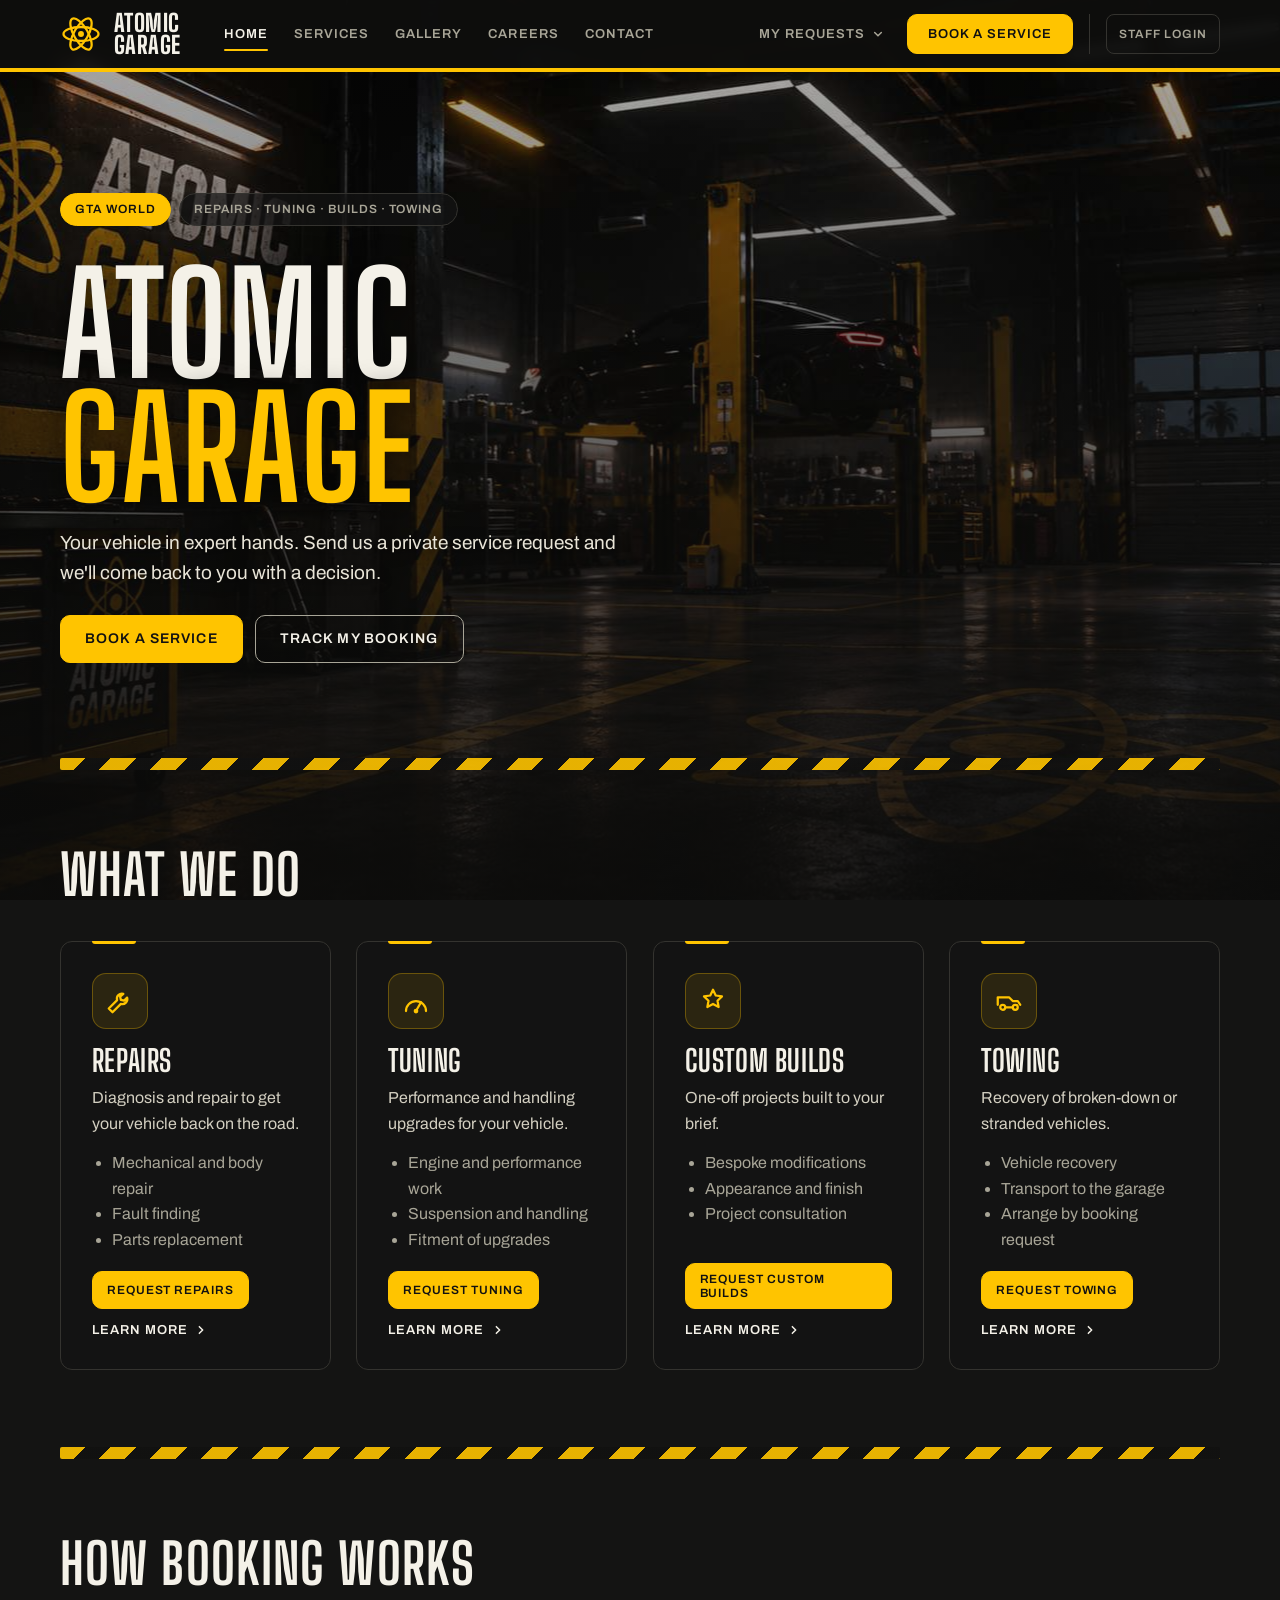
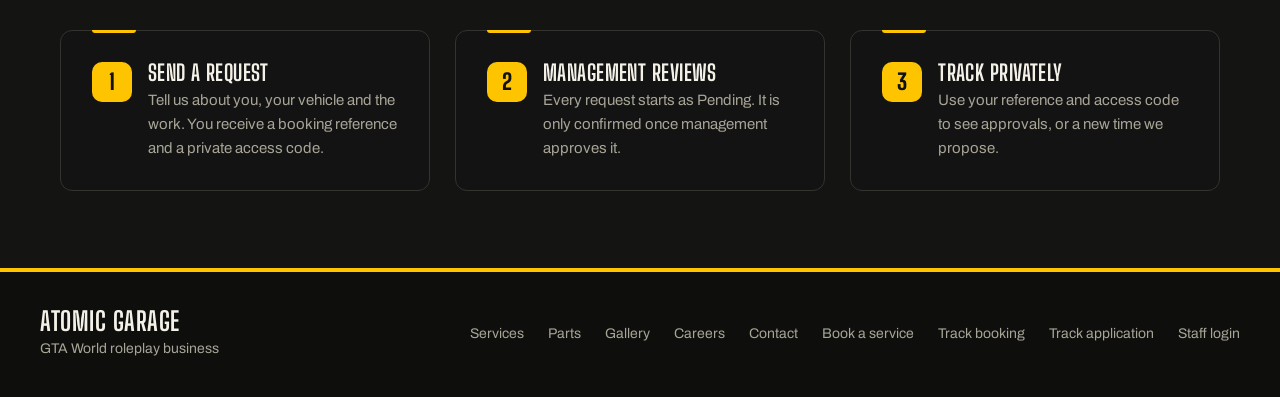
==== index.html @ e142502d "Update index.html" ====
<!doctype html>
<html lang="en">
<head>
<meta charset="utf-8">
<meta name="viewport" content="width=device-width,initial-scale=1,viewport-fit=cover">
<title>Atomic Garage — Repairs, Tuning, Custom Builds &amp; Towing</title>
<meta name="description" content="Atomic Garage: repairs, tuning, custom builds and towing. Request a service appointment online.">
<meta name="referrer" content="no-referrer">
<link rel="preconnect" href="https://fonts.googleapis.com">
<link rel="preconnect" href="https://fonts.gstatic.com" crossorigin>
<link href="https://fonts.googleapis.com/css2?family=Archivo:wght@400;600&family=Big+Shoulders+Display:wght@700;800&display=swap" rel="stylesheet">
<link rel="stylesheet" href="styles.css">
</head>
<body>
<a class="skip" href="#main">Skip to content</a>

<header class="top">
  <div class="in">
    <a class="brand" href="#home" aria-label="Atomic Garage home">
      <svg viewBox="0 0 48 48" fill="none" stroke="#ffc400" stroke-width="2.6" aria-hidden="true">
        <ellipse cx="24" cy="24" rx="20" ry="8"/><ellipse cx="24" cy="24" rx="20" ry="8" transform="rotate(60 24 24)"/>
        <ellipse cx="24" cy="24" rx="20" ry="8" transform="rotate(120 24 24)"/><circle cx="24" cy="24" r="3.4" fill="#ffc400" stroke="none"/>
      </svg>
      <b>Atomic<br>Garage</b>
    </a>
    <button class="menu" id="menuBtn" type="button" aria-expanded="false" aria-controls="nav">
      <span class="menu-ico" aria-hidden="true"><i></i><i></i><i></i></span><span>Menu</span>
    </button>
    <nav id="nav" aria-label="Main">
      <ul class="nav-main">
        <li><a class="nl" href="#home" data-r="home">Home</a></li>
        <li><a class="nl" href="#services" data-r="services">Services</a></li>
        <li><a class="nl" href="#gallery" data-r="gallery">Gallery</a></li>
        <li><a class="nl" href="#careers" data-r="careers">Careers</a></li>
        <li><a class="nl" href="#contact" data-r="contact">Contact</a></li>
      </ul>
      <ul class="nav-side">
        <li class="dd" id="reqDd">
          <button class="nl dd-btn" id="reqBtn" type="button" aria-expanded="false" aria-haspopup="true" aria-controls="reqMenu" data-group="track application">
            <span>My Requests</span>
            <svg class="dd-caret" viewBox="0 0 12 12" width="10" height="10" aria-hidden="true"><path d="M2 4.2l4 4 4-4" fill="none" stroke="currentColor" stroke-width="1.8" stroke-linecap="round" stroke-linejoin="round"/></svg>
          </button>
          <ul class="dd-menu" id="reqMenu" aria-label="My Requests" hidden>
            <li><a href="#track" data-r="track"><span class="dd-ico" aria-hidden="true"><svg viewBox="0 0 24 24"><rect x="3.5" y="5" width="17" height="15" rx="2"/><path d="M3.5 10h17M8 3v4M16 3v4M9 15l2 2 4-4"/></svg></span><span class="dd-txt"><b>Track Booking</b><small>Check the status of a service request</small></span></a></li>
            <li><a href="#application" data-r="application"><span class="dd-ico" aria-hidden="true"><svg viewBox="0 0 24 24"><rect x="5" y="4" width="14" height="17" rx="2"/><path d="M9 4h6v3H9z"/><circle cx="12" cy="13" r="2"/><path d="M8.5 18c.5-1.7 1.9-2.5 3.5-2.5s3 .8 3.5 2.5"/></svg></span><span class="dd-txt"><b>Track Application</b><small>Check the status of a careers application</small></span></a></li>
          </ul>
        </li>
        <li><a class="btn cta" href="#book" data-r="book">Book a Service</a></li>
        <li class="nav-staff"><a class="nl staff" id="staffLink" data-staff href="staff/">Staff Login</a></li>
      </ul>
    </nav>
  </div>
</header>

<main id="main" tabindex="-1"></main>

<footer>
  <div class="in">
    <div class="f-brand">
      <b class="disp">Atomic Garage</b>
      <span>GTA World roleplay business</span>
    </div>
    <nav class="f-links" aria-label="Footer">
      <a href="#services">Services</a>
      <a href="#parts">Parts</a>
      <a href="#gallery">Gallery</a>
      <a href="#careers">Careers</a>
      <a href="#contact">Contact</a>
      <a href="#book">Book a service</a>
      <a href="#track">Track booking</a>
      <a href="#application">Track application</a>
      <a href="staff/" data-staff>Staff login</a>
    </nav>
  </div>
</footer>
<div class="toast" id="toast" role="status" aria-live="polite"></div>

<script src="config.js"></script>
<script>
(function(){
"use strict";
var CFG = window.AG_CONFIG || {};
var $ = function(s,r){return (r||document).querySelector(s)};
var main = $("#main");

/* ---------- helpers: build DOM, never inject user text as HTML ---------- */
function el(tag, attrs, kids){
  var n = document.createElement(tag);
  if(attrs) Object.keys(attrs).forEach(function(k){
    var v = attrs[k];
    if(v===null||v===undefined||v===false) return;
    if(k==="class") n.className=v;
    else if(k==="text") n.textContent=v;
    else if(k==="html") n.innerHTML=v;           /* only ever used with static strings below */
    else if(k.slice(0,2)==="on") n.addEventListener(k.slice(2),v);
    else n.setAttribute(k, v===true?"":v);
  });
  (kids||[]).forEach(function(c){ if(c==null) return; n.appendChild(typeof c==="string"?document.createTextNode(c):c); });
  return n;
}
function toast(msg){
  var t=$("#toast"); t.textContent=msg; t.classList.add("on");
  clearTimeout(toast._t); toast._t=setTimeout(function(){t.classList.remove("on")},2600);
}
function safeUrl(u){ try{ var x=new URL(u); return x.protocol==="https:"?x.href:null }catch(e){return null} }
var LS = {
  get:function(k){try{return localStorage.getItem(k)}catch(e){return null}},
  set:function(k,v){try{localStorage.setItem(k,v)}catch(e){}},
  del:function(k){try{localStorage.removeItem(k)}catch(e){}}
};
var SVC = {
  repairs:"Repairs", tuning:"Tuning", custom_builds:"Custom builds", towing:"Towing", other:"Other"
};
var STATUS = {
  pending:"Pending — awaiting review",
  approved:"Approved",
  declined:"Declined",
  alternative_proposed:"New time proposed",
  alternative_accepted:"Time accepted — awaiting final approval",
  in_progress:"In progress",
  completed:"Completed",
  cancelled:"Cancelled"
};
var STATUS_TEXT = {
  pending:"Your request has been received. It is NOT confirmed until the garage management approves it.",
  approved:"Management has approved this appointment.",
  declined:"Unfortunately this request was declined.",
  alternative_proposed:"Management has suggested a different time. Please accept or decline it below. Nothing is confirmed yet.",
  alternative_accepted:"You accepted the proposed time. It is NOT confirmed until management gives final approval.",
  in_progress:"Work on your vehicle is in progress.",
  completed:"This job is complete.",
  cancelled:"This booking was cancelled."
};
var EVENT = {
  submitted:"Request submitted", approved:"Approved by management", declined:"Declined",
  alternative_proposed:"New time proposed", alternative_accepted:"You accepted the proposed time",
  alternative_declined:"You declined the proposed time", cancelled:"Cancelled",
  status_changed:"Status updated", in_progress:"Work started", completed:"Work completed"
};
function fmt(d){
  if(!d) return "—";
  var x=new Date(d); if(isNaN(x)) return "—";
  return x.toLocaleString(undefined,{dateStyle:"medium",timeStyle:"short"});
}

/* ---------- Supabase REST (publishable key; only 3 RPCs + settings read) ---------- */
function api(path, opts){
  opts = opts||{};
  var h = {"apikey":CFG.SUPABASE_KEY,"Content-Type":"application/json"};
  return fetch(CFG.SUPABASE_URL.replace(/\/$/,"")+"/rest/v1/"+path,{
    method:opts.method||"GET", headers:h, body:opts.body?JSON.stringify(opts.body):undefined, cache:"no-store", credentials:"omit"
  }).then(function(r){
    return r.text().then(function(t){
      var j=null; try{j=t?JSON.parse(t):null}catch(e){}
      if(!r.ok) throw new Error((j&&j.message)||("Request failed ("+r.status+")"));
      return j;
    });
  });
}
function rpc(name, args){ return api("rpc/"+name,{method:"POST",body:args}); }
function configured(){ return CFG.SUPABASE_URL && CFG.SUPABASE_KEY && CFG.SUPABASE_KEY.indexOf("PASTE")<0; }

var settingsCache=null;
function loadSettings(){
  if(settingsCache) return Promise.resolve(settingsCache);
  if(!configured()) return Promise.resolve({});
  return api("site_settings?select=location_text,map_url,hours_text,contact_text,discord_url,service_prices&id=eq.1")
    .then(function(r){ settingsCache=(r&&r[0])||{}; return settingsCache; })
    .catch(function(){ return null; });
}

/* ---------- icons (static markup) ---------- */
var ICON = {
  repairs:'<svg viewBox="0 0 24 24"><path d="M14.7 6.3a4 4 0 0 0-5 5L3 18l3 3 6.7-6.7a4 4 0 0 0 5-5l-2.4 2.4-2.6-.6-.6-2.6z"/></svg>',
  tuning:'<svg viewBox="0 0 24 24"><path d="M4 20a8 8 0 1 1 16 0"/><path d="M12 20l4-7"/><circle cx="12" cy="20" r="1"/></svg>',
  custom_builds:'<svg viewBox="0 0 24 24"><path d="M12 3l2.2 4.6 5 .7-3.6 3.5.9 5-4.5-2.4-4.5 2.4.9-5L4.8 8.3l5-.7z"/></svg>',
  towing:'<svg viewBox="0 0 24 24"><path d="M3 15V9h9l3 3h4l2 3v0"/><circle cx="7" cy="17" r="2"/><circle cx="17" cy="17" r="2"/><path d="M9 17h6"/></svg>'
};
function icon(k){ return el("div",{class:"ico",html:ICON[k]}); }

/* ---------- pages ---------- */
function head(t,p){ return el("div",{class:"head"},[el("h2",{text:t}), p?el("p",{text:p}):null]); }

var CHEV='<svg viewBox="0 0 12 12" width="10" height="10" aria-hidden="true"><path d="M4 2l4 4-4 4" fill="none" stroke="currentColor" stroke-width="1.8" stroke-linecap="round" stroke-linejoin="round"/></svg>';
function serviceCard(key,title,desc,items,learn){
  return el("article",{class:"card svc",id:"svc-"+key,tabindex:"-1"},[
    icon(key), el("h3",{text:title}), el("p",{text:desc}),
    el("ul",null,items.map(function(i){return el("li",{text:i})})),
    el("div",{class:"svc-act"},[
      el("a",{class:"btn sm",href:"#book?service="+key,text:"Request "+title.toLowerCase()}),
      learn?el("a",{class:"learn",href:"#services?service="+key,"aria-label":"Learn more about "+title.toLowerCase(),html:"<span>Learn more</span>"+CHEV}):null
    ])
  ]);
}
var SERVICES=[
  ["repairs","Repairs","Diagnosis and repair to get your vehicle back on the road.",["Mechanical and body repair","Fault finding","Parts replacement"]],
  ["tuning","Tuning","Performance and handling upgrades for your vehicle.",["Engine and performance work","Suspension and handling","Fitment of upgrades"]],
  ["custom_builds","Custom builds","One-off projects built to your brief.",["Bespoke modifications","Appearance and finish","Project consultation"]],
  ["towing","Towing","Recovery of broken-down or stranded vehicles.",["Vehicle recovery","Transport to the garage","Arrange by booking request"]]
];

/* live garage status: only real Supabase data is shown; anything unavailable is simply left out */
function statusPanel(){
  var box=el("section",{class:"status","aria-labelledby":"st-h",hidden:true});
  if(!configured()) return box;
  function slotText(r){
    var tz=r.tz||undefined,keys=Object.keys(r.days||{}).sort(),now=Date.now(),first=null;
    for(var i=0;i<keys.length&&!first;i++){
      (r.days[keys[i]]||[]).slice().sort().forEach(function(t){ if(!first&&new Date(t).getTime()>now) first=t; });
    }
    if(!first) return null;
    try{ return {v:new Date(first).toLocaleString([],{weekday:"short",day:"numeric",month:"short",hour:"2-digit",minute:"2-digit",timeZone:tz}),tz:r.tz}; }
    catch(e){ return {v:new Date(first).toLocaleString([],{weekday:"short",day:"numeric",month:"short",hour:"2-digit",minute:"2-digit"}),tz:null}; }
  }
  function cell(label,value,sub,href,linkText){
    return el("div",{class:"st-cell"},[
      el("p",{class:"st-l",text:label}), el("p",{class:"st-v",text:value}),
      sub?el("p",{class:"st-s",text:sub}):null,
      href?el("a",{class:"st-a",href:href,text:linkText}):null]);
  }
  Promise.all([
    loadSettings().catch(function(){return null}),
    rpc("available_slots",{p_from:null,p_to:null}).catch(function(){return null}),
    rpc("list_recruitment",{}).catch(function(){return null})
  ]).then(function(res){
    var st=res[0],sl=res[1],rc=res[2],cells=[];
    if(st&&st.hours_text) cells.push(cell("Opening hours",st.hours_text));
    if(sl&&sl.ok&&sl.enabled){
      var n=slotText(sl);
      cells.push(n?cell("Next free appointment",n.v,n.tz?"Times shown in "+n.tz:null,"#book","Book a service")
                  :cell("Next free appointment","No free slots right now","Check back soon, or send a request.","#book","Book a service"));
    }
    if(rc&&typeof rc==="object"){
      var open=ROLES.filter(function(r){return rc[r.key]!==false}).length;
      cells.push(cell("Careers",open?open+(open>1?" positions open":" position open"):"Recruitment closed",null,"#careers",open?"View roles":"Learn about the crew"));
    }
    if(!cells.length) return;
    box.appendChild(el("div",{class:"status-h"},[
      el("h3",{id:"st-h"},[el("span",{class:"live","aria-hidden":"true"}),"Garage status"]),
      el("small",{text:"Checked "+new Date().toLocaleTimeString([],{hour:"2-digit",minute:"2-digit"})})]));
    box.appendChild(el("div",{class:"status-grid"},cells));
    box.hidden=false;
  });
  return box;
}
function pageHome(){
  var f=document.createDocumentFragment();
  f.appendChild(el("section",{class:"hero"},[
    el("div",{class:"chips"},[el("span",{class:"pill a",text:"GTA World"}),el("span",{class:"pill",text:"Repairs · Tuning · Builds · Towing"})]),
    el("h1",{html:"Atomic<br><span>Garage</span>"}),
    el("p",{text:"Your vehicle in expert hands. Send us a private service request and we'll come back to you with a decision."}),
    el("div",{class:"btns"},[el("a",{class:"btn",href:"#book",text:"Book a service"}),el("a",{class:"btn alt",href:"#track",text:"Track my booking"})])
  ]));
  f.appendChild(statusPanel());
  f.appendChild(el("div",{class:"hazard","aria-hidden":"true"}));
  f.appendChild(head("What we do"));
  f.appendChild(el("div",{class:"grid g4"},SERVICES.map(function(s){return serviceCard.apply(null,s.concat([true]))})));
  f.appendChild(el("div",{class:"hazard","aria-hidden":"true"}));
  f.appendChild(head("How booking works"));
  var steps=[["1","Send a request","Tell us about you, your vehicle and the work. You receive a booking reference and a private access code."],
             ["2","Management reviews","Every request starts as Pending. It is only confirmed once management approves it."],
             ["3","Track privately","Use your reference and access code to see approvals, or a new time we propose."]];
  f.appendChild(el("div",{class:"grid g3"},steps.map(function(s){
    return el("div",{class:"card step"},[el("div",{class:"n",text:s[0]}),el("div",null,[el("h3",{text:s[1]}),el("p",{text:s[2]})])]);
  })));
  return f;
}
function pageServices(){
  var f=document.createDocumentFragment();
  f.appendChild(head("Our services","Four ways we can help. Pricing and availability are agreed with management when your request is reviewed."));
  f.appendChild(el("div",{class:"grid g2"},SERVICES.map(function(s){return serviceCard.apply(null,s)})));
  f.appendChild(el("div",{class:"card cta-strip sp2"},[
    el("div",null,[el("h3",{text:"Need parts?"}),el("p",{class:"muted",text:"Order parts online and collect them from the garage. We confirm using the contact details you give."})]),
    el("a",{class:"btn",href:"#parts",text:"Browse parts"})]));
  return f;
}
function pageGallery(){
  var f=document.createDocumentFragment();
  f.appendChild(head("Gallery","The workshop and our recent work."));
  var items=Array.isArray(CFG.GALLERY)?CFG.GALLERY:[];
  if(items.length){
    f.appendChild(el("div",{class:"grid gf"},items.map(function(g){
      var src=String(g.src||"");
      if(!/^(assets\/|https:\/\/)/.test(src)) return null;
      return el("figure",{class:"tile"},[el("img",{src:src,alt:g.alt||"",loading:"lazy"}), g.caption?el("figcaption",{text:g.caption}):null]);
    })));
  } else {
    f.appendChild(el("p",{class:"notice",text:"Photos of our work will appear here. For now, here's a look around the garage."}));
    f.appendChild(el("div",{class:"grid gf sp"},["t1","t2","t3","t4","t5","t6"].map(function(c){
      return el("div",{class:"tile "+c,role:"img","aria-label":"Atomic Garage workshop"});
    })));
  }
  return f;
}
function pageContact(){
  var f=document.createDocumentFragment();
  f.appendChild(head("Contact","Find us and get in touch."));
  var box=el("div",{class:"grid g2"});
  var loading=el("div",{class:"skel"});
  f.appendChild(loading); f.appendChild(box);
  loadSettings().then(function(s){
    loading.remove();
    if(s===null){ box.appendChild(el("div",{class:"card"},[el("p",{class:"notice bad",text:"Garage details couldn't be loaded right now. Please try again shortly."})])); return; }
    function row(title,val,link){
      var body=link?el("a",{href:link,rel:"noopener noreferrer",target:"_blank",text:val}):el("p",{text:val,style:"white-space:pre-line;margin:0"});
      return el("div",{class:"card"},[el("h3",{text:title,style:"font-size:26px;margin-bottom:10px"}),body]);
    }
    var any=false;
    if(s.location_text){any=true;var m=safeUrl(s.map_url);box.appendChild(row("Location",s.location_text)); if(m) box.lastChild.appendChild(el("p",{class:"sp"},[el("a",{class:"btn sm",href:m,target:"_blank",rel:"noopener noreferrer",text:"Open map"})]));}
    if(s.hours_text){any=true;box.appendChild(row("Opening hours",s.hours_text));}
    if(s.contact_text){any=true;box.appendChild(row("Contact",s.contact_text));}
    var d=safeUrl(s.discord_url); if(d){any=true;box.appendChild(row("Discord",d,d));}
    if(!any) box.appendChild(el("div",{class:"card"},[el("h3",{text:"Details coming soon",style:"font-size:26px;margin-bottom:10px"}),el("p",{class:"muted",text:"The garage hasn't published its location or opening hours yet. In the meantime, send a booking request and we'll respond to you directly."}),el("a",{class:"btn sm",href:"#book",text:"Book a service"})]));
  });
  return f;
}

/* ---------- booking ---------- */
var submitting=false;
function newKey(){
  var a=new Uint8Array(16); (window.crypto||window.msCrypto).getRandomValues(a);
  return Array.prototype.map.call(a,function(b){return ("0"+b.toString(16)).slice(-2)}).join("");
}
function localInputMin(){
  var d=new Date(Date.now()+15*60000); d.setSeconds(0,0);
  var p=function(n){return ("0"+n).slice(-2)};
  return d.getFullYear()+"-"+p(d.getMonth()+1)+"-"+p(d.getDate())+"T"+p(d.getHours())+":"+p(d.getMinutes());
}
function field(id,label,node,opt,hint){
  return el("div",null,[
    el("label",{for:id},[label,opt?el("span",{class:"opt",text:" (optional)"}):null]),
    node, hint?el("p",{class:"hint",text:hint,id:id+"-h"}):null, el("p",{class:"err",id:id+"-e",role:"alert"})
  ]);
}
/* calendar slot picker: month and week views, checked against real availability */
function slotPicker(box,d,onPick){
  var days=d.days||{},keys=Object.keys(days).sort(),tz=d.tz,sel=null,mode="month";
  if(!keys.length){box.appendChild(el("p",{class:"notice",text:"No free slots in the coming weeks. Please check back soon."}));return}
  function p2(n){return("0"+n).slice(-2)}
  function kf(x){return x.getFullYear()+"-"+p2(x.getMonth()+1)+"-"+p2(x.getDate())}
  function kd(k){var a=k.split("-");return new Date(+a[0],+a[1]-1,+a[2])}
  function mon(x){var y=new Date(x.getFullYear(),x.getMonth(),x.getDate());y.setDate(y.getDate()-(y.getDay()+6)%7);return y}
  var first=kd(keys[0]),last=kd(keys[keys.length-1]),view=new Date(first.getFullYear(),first.getMonth(),1),ws=mon(first);
  var bar=el("div",{class:"btns"}),tog=el("div",{class:"btns",style:"margin-top:8px"}),grid=el("div",{class:"cal-g"}),
      slots=el("div",{class:"btns",style:"flex-wrap:wrap"}),note=el("p",{class:"hint"});
  function mk(t,cls,fn,dis){var b=el("button",{type:"button",class:"btn sm"+cls,text:t});b.disabled=!!dis;b.onclick=fn;return b}
  function tm(i){return new Date(i).toLocaleTimeString([],{hour:"2-digit",minute:"2-digit",timeZone:tz})}
  function setMode(m){if(m===mode)return;var b=sel?kd(sel):(m==="week"?(view>first?view:first):ws);
    if(m==="week")ws=mon(b);else view=new Date(b.getFullYear(),b.getMonth(),1);mode=m;draw()}
  function draw(){
    bar.innerHTML="";tog.innerHTML="";grid.innerHTML="";slots.innerHTML="";
    var wk=mode==="week",we=new Date(ws),label,pd,nd;we.setDate(we.getDate()+6);
    if(wk){label=ws.toLocaleDateString([],{day:"numeric",month:"short"})+" \u2013 "+we.toLocaleDateString([],{day:"numeric",month:"short",year:"numeric"});
      pd=kf(ws)<=kf(mon(first));nd=kf(we)>=keys[keys.length-1]}
    else{label=view.toLocaleDateString([],{month:"long",year:"numeric"});
      pd=view.getTime()<=new Date(first.getFullYear(),first.getMonth(),1).getTime();nd=view.getTime()>=new Date(last.getFullYear(),last.getMonth(),1).getTime()}
    bar.appendChild(mk("\u2039"," alt",function(){if(wk)ws.setDate(ws.getDate()-7);else view.setMonth(view.getMonth()-1);draw()},pd));
    bar.appendChild(el("strong",{text:label,style:"flex:1;text-align:center"}));
    bar.appendChild(mk("\u203A"," alt",function(){if(wk)ws.setDate(ws.getDate()+7);else view.setMonth(view.getMonth()+1);draw()},nd));
    tog.appendChild(mk("Month",wk?" alt":"",function(){setMode("month")}));tog.appendChild(mk("Week",wk?"":" alt",function(){setMode("week")}));
    ["Mon","Tue","Wed","Thu","Fri","Sat","Sun"].forEach(function(w){grid.appendChild(el("span",{class:"hint",text:w,style:"text-align:center"}))});
    var st,n;if(wk){st=new Date(ws);n=7}else{st=new Date(view);st.setDate(1-(view.getDay()+6)%7);n=Math.ceil(((view.getDay()+6)%7+new Date(view.getFullYear(),view.getMonth()+1,0).getDate())/7)*7}
    for(var i=0;i<n;i++){(function(){var dt=new Date(st);dt.setDate(st.getDate()+i);var k=kf(dt),has=!!days[k],out=!wk&&dt.getMonth()!==view.getMonth();
      var b=mk(dt.getDate(),k===sel?"":" alt",function(){sel=k;onPick("");note.textContent="";draw()},!has);if(out)b.style.opacity=".35";
      b.setAttribute("aria-label",dt.toLocaleDateString([],{weekday:"long",day:"numeric",month:"long"})+(has?"":" (no free slots)"));grid.appendChild(b)})()}
    if(sel&&days[sel])days[sel].forEach(function(i){slots.appendChild(mk(tm(i),"",function(){onPick(i);
      note.textContent="Selected: "+new Date(i).toLocaleDateString([],{weekday:"long",day:"numeric",month:"long",timeZone:tz})+" at "+tm(i)+" ("+tz+")"}))});
    else if(!sel)note.textContent="Choose a day to see its free times. Greyed days have no free slots or are in the past."}
  box.appendChild(bar);box.appendChild(tog);box.appendChild(grid);box.appendChild(slots);box.appendChild(note);draw();
}
function pageBook(q){
  var f=document.createDocumentFragment();
  f.appendChild(head("Book a service","Send a private request. Nothing is confirmed until management approves it."));
  if(!configured()){ f.appendChild(el("p",{class:"notice bad",text:"Booking isn't available yet: the website hasn't been connected to its booking service."})); return f; }

  var key=newKey();
  var card=el("div",{class:"card"});
  var form=el("form",{novalidate:true,autocomplete:"off"});
  var sel=el("select",{id:"f-service",name:"service_type",required:true},
    [el("option",{value:"",text:"Choose…"})].concat(Object.keys(SVC).map(function(k){return el("option",{value:k,text:SVC[k]})})));
  if(q.service&&SVC[q.service]) sel.value=q.service;
  var I={
    name:el("input",{id:"f-name",name:"character_name",maxlength:"60",required:true,autocomplete:"off"}),
    contact:el("input",{id:"f-contact",name:"contact",maxlength:"120",required:true,autocomplete:"off","aria-describedby":"f-contact-h"}),
    vehicle:el("input",{id:"f-vehicle",name:"vehicle",maxlength:"80",required:true,autocomplete:"off",placeholder:"e.g. Karin Sultan"}),
    reg:el("input",{id:"f-reg",name:"vehicle_reg",maxlength:"16",autocomplete:"off"}),
    service:sel,
    when:el("input",{id:"f-when",name:"preferred_at",type:"datetime-local",required:true,min:localInputMin()}),
    desc:el("textarea",{id:"f-desc",name:"description",maxlength:"2000",required:true})
  };
  var whenBox=el("div",null,[I.when]);
  var hp=el("div",{class:"hp","aria-hidden":"true"},[el("label",{for:"f-web",text:"Leave this empty"}),el("input",{id:"f-web",name:"website",tabindex:"-1",autocomplete:"off"})]);
  var msg=el("div",{id:"formMsg",role:"alert"});
  var btn=el("button",{class:"btn",type:"submit",text:"Send request"});

  /* ----- three-step wizard (same fields, validation and submit as before) ----- */
  var SI={repairs:"\uD83D\uDD27",tuning:"\u2699\uFE0F",custom_builds:"\uD83C\uDFA8",towing:"\uD83D\uDE9B"},prices={},cards={},cur=0,calOn=false;
  var alt=el("input",{id:"f-alt",type:"datetime-local",min:localInputMin()}); I.alt=alt;
  var sum=el("dl",{class:"wz-sum"}),P=[0,1,2].map(function(){return el("div",{class:"wz-p"})});
  var stepKeys=[["name","contact","vehicle","reg"],["service","desc"],["when","alt"]];
  var prog=el("ol",{class:"wz-prog","aria-label":"Booking progress"},["Your details","Service","Appointment"].map(function(t,i){return el("li",null,[el("b",{text:String(i+1)}),el("span",{text:t})])}));
  var cg=el("div",{class:"wz-svcs",role:"group","aria-label":"Type of service"});
  SERVICES.forEach(function(sv){var b=el("button",{type:"button",class:"wz-svc","aria-pressed":"false"},[
      el("span",{class:"wz-ic","aria-hidden":"true",text:SI[sv[0]]||"\u2022"}),el("strong",{text:sv[1]}),el("span",{class:"muted",text:sv[2]}),el("em",{class:"wz-price"})]);
    b.onclick=function(){sel.value=sv[0];setErr("service","");Object.keys(cards).forEach(function(k){cards[k].setAttribute("aria-pressed",String(k===sv[0]))})};
    cards[sv[0]]=b;cg.appendChild(b)});
  if(sel.value&&cards[sel.value])cards[sel.value].setAttribute("aria-pressed","true");
  loadSettings().then(function(st){prices=(st&&st.service_prices)||{};Object.keys(cards).forEach(function(k){var t=prices[k];
    if(typeof t==="string"&&t.trim())cards[k].querySelector(".wz-price").textContent=t.trim()})}).catch(function(){});

  P[0].appendChild(el("h2",{class:"wz-h",text:"Your details"}));
  P[0].appendChild(el("div",{class:"row2"},[field("f-name","Character name",I.name),
    field("f-contact","Contact information",I.contact,false,"In-character: phone number, email or other way to reach you.")]));
  P[0].appendChild(el("div",{class:"row2"},[field("f-vehicle","Vehicle make and model",I.vehicle),field("f-reg","Vehicle registration",I.reg,true)]));
  P[1].appendChild(el("h2",{class:"wz-h",text:"Choose a service"}));
  P[1].appendChild(el("div",null,[cg,el("p",{class:"err",id:"f-service-e",role:"alert"})]));
  P[1].appendChild(field("f-desc","Describe the work required",I.desc,false,"10 to 1950 characters."));
  P[2].appendChild(el("h2",{class:"wz-h",text:"Appointment preferences"}));
  P[2].appendChild(field("f-when","Preferred time (request only)",whenBox,false,"Availability is not checked for this time. Management will confirm it or propose another time."));
  P[2].appendChild(field("f-alt","Alternative date and time",alt,true,"A backup in case your first choice isn't possible."));
  P[2].appendChild(el("h3",{class:"wz-h",text:"Check your booking"}));P[2].appendChild(sum);
  P[2].appendChild(el("p",{class:"notice",text:"Every appointment needs management approval. After you submit, your booking shows as Pending approval and is only confirmed once management approves it."}));
  P[2].appendChild(hp);P[2].appendChild(msg);
  var back=el("button",{type:"button",class:"btn alt",text:"Back"}),next=el("button",{type:"button",class:"btn",text:"Continue"});
  function stepOf(k){for(var i=0;i<3;i++)if(stepKeys[i].indexOf(k)>-1)return i;return 0}
  function fmtD(d){return d&&!isNaN(d)?d.toLocaleString([],{dateStyle:"full",timeStyle:"short"}):"\u2013"}
  function summary(){sum.textContent="";var pr=prices[sel.value];
    [["Character",clean(I.name.value)],["Contact",clean(I.contact.value)],["Vehicle",clean(I.vehicle.value)+(clean(I.reg.value)?" ("+clean(I.reg.value)+")":"")],
     ["Service",(SVC[sel.value]||"\u2013")+(typeof pr==="string"&&pr.trim()?" \u2013 "+pr.trim():"")],["Work required",I.desc.value.trim()],
     [calOn?"Appointment slot":"Preferred time (request only)",fmtD(I.when.value?new Date(I.when.value):null)],["Alternative time",alt.value?fmtD(new Date(alt.value)):"None"]
    ].forEach(function(r){sum.appendChild(el("dt",{text:r[0]}));sum.appendChild(el("dd",{text:r[1]}))})}
  function show(i,quiet){cur=i;P.forEach(function(x,j){x.hidden=j!==i});
    [].forEach.call(prog.children,function(li,j){li.className=j===i?"on":j<i?"done":""});
    back.style.display=i?"":"none";next.style.display=i<2?"":"none";btn.style.display=i===2?"":"none";
    if(i===2)summary();if(!quiet&&card.scrollIntoView)card.scrollIntoView({behavior:"smooth",block:"start"})}
  function altText(){return alt.value&&!isNaN(new Date(alt.value))?"\n\nAlternative time requested: "+new Date(alt.value).toUTCString():""}
  back.onclick=function(){show(cur-1)};next.onclick=function(){if(validate(stepKeys[cur]))show(cur+1)};
  form.appendChild(prog);P.forEach(function(x){form.appendChild(x)});
  form.appendChild(el("div",{class:"wz-nav"},[back,next,btn]));show(0,true);
  card.appendChild(form); f.appendChild(card);
  rpc("available_slots",{p_from:null,p_to:null}).then(function(r){
    if(!r||!r.ok||!r.enabled)return;   /* calendar not set up: keep the plain date box */
    I.when.type="hidden";I.when.value="";I.when.removeAttribute("min");
    slotPicker(whenBox,r,function(iso){I.when.value=iso});calOn=true;var lb=document.querySelector('label[for="f-when"]');if(lb)lb.firstChild.textContent="Choose an available time";
    var h=$("#f-when-h");if(h)h.textContent="Pick a day, then a free time. Times are shown in "+r.tz+".";
  }).catch(function(){});

  var map={name:["f-name","Enter your character name (2 to 60 characters)."],contact:["f-contact","Enter in-character contact details (3 to 120 characters)."],
    vehicle:["f-vehicle","Enter the vehicle make and model (2 to 80 characters)."],service:["f-service","Choose a type of service."],
    when:["f-when","Choose a future date and time."],desc:["f-desc","Describe the work required (10 to 1950 characters)."],reg:["f-reg","Registration is too long (16 characters maximum)."],alt:["f-alt","Choose a future date and time, or leave this empty."]};
  var codeMap={invalid_name:"name",invalid_contact:"contact",invalid_vehicle:"vehicle",invalid_reg:"reg",invalid_service:"service",invalid_description:"desc",invalid_date:"when"};
  function setErr(k,text){
    var inp=I[k], e=$("#"+map[k][0]+"-e"); if(!inp||!e) return;
    e.textContent=text||""; if(text) inp.setAttribute("aria-invalid","true"); else inp.removeAttribute("aria-invalid");
  }
  function clean(s){return String(s).replace(/\s+/g," ").trim()}
  function validate(only){
    var bad=[], v={
      name:clean(I.name.value), contact:clean(I.contact.value), vehicle:clean(I.vehicle.value),
      reg:clean(I.reg.value), service:I.service.value, desc:I.desc.value.trim()
    };
    Object.keys(map).forEach(function(k){setErr(k,"")});
    if(v.name.length<2||v.name.length>60) bad.push("name");
    if(v.contact.length<3||v.contact.length>120) bad.push("contact");
    if(v.vehicle.length<2||v.vehicle.length>80) bad.push("vehicle");
    if(v.reg.length>16) bad.push("reg");
    if(!SVC[v.service]) bad.push("service");
    var t=I.when.value?new Date(I.when.value):null;
    if(!t||isNaN(t)||t.getTime()<=Date.now()) bad.push("when");
    if(v.desc.length<10||v.desc.length>1950) bad.push("desc");
    if(alt.value){var at=new Date(alt.value);if(isNaN(at)||at.getTime()<=Date.now())bad.push("alt")}
    if(only)bad=bad.filter(function(k){return only.indexOf(k)>-1});
    bad.forEach(function(k){setErr(k,map[k][1])});
    if(bad.length){ show(stepOf(bad[0])); I[bad[0]].focus(); return null; }
    if(only)return true;
    return {character_name:v.name,contact:v.contact,vehicle:v.vehicle,vehicle_reg:v.reg,service_type:v.service,
            preferred_at:t.toISOString(),description:v.desc+altText(),idempotency_key:key,website:$("#f-web").value};
  }
  form.addEventListener("submit",function(ev){
    ev.preventDefault();
    if(cur<2){next.click();return}
    if(submitting) return;                    /* blocks double-clicks */
    msg.textContent=""; msg.className="";
    var payload=validate(); if(!payload) return;
    submitting=true; btn.disabled=true; btn.textContent="Sending…";
    rpc("submit_booking",{p:payload}).then(function(r){
      if(r&&r.ok){ showReceipt(card,r); return; }
      var k=r&&codeMap[r.error];
      if(k){ show(stepOf(k)); setErr(k,r.message); I[k].focus(); }
      else { msg.className="notice bad"; msg.textContent=(r&&r.message)||"We couldn't send your request. Please try again."; }
    }).catch(function(){
      msg.className="notice bad";
      msg.textContent="We couldn't reach the booking service. Your request has not been lost if you retry: pressing Send again will not create a duplicate.";
    }).then(function(){ submitting=false; btn.disabled=false; btn.textContent="Send request"; });
  });
  return f;
}
function trackLink(ref,code){
  return location.href.split("#")[0]+"#track?ref="+encodeURIComponent(ref)+"&code="+encodeURIComponent(code);
}
function copyBtn(text,label){
  return el("button",{class:"btn sm alt",type:"button",text:label,onclick:function(){
    (navigator.clipboard?navigator.clipboard.writeText(text):Promise.reject()).then(function(){toast("Copied")},function(){toast("Select the text and copy it manually")});
  }});
}
function showReceipt(card,r){
  card.textContent="";
  if(r.duplicate){
    card.appendChild(el("p",{class:"notice",text:"This request had already been received, so no second booking was created."}));
  }
  card.appendChild(el("span",{class:"badge pending",text:"Pending approval"}));
  card.appendChild(el("p",{class:"muted sp",text:"Your booking reference"}));
  card.appendChild(el("div",{class:"ref",text:r.reference}));
  if(r.token){
    LS.set("ag_booking_"+r.reference,r.token);
    var mine=JSON.parse(LS.get("ag_mine")||"[]"); if(mine.indexOf(r.reference)<0){mine.push(r.reference);LS.set("ag_mine",JSON.stringify(mine));}
    card.appendChild(el("p",{class:"notice sp",text:"Save your private access code now. It is shown only once and is needed (with your reference) to check this booking. Anyone with it can view your booking."}));
    card.appendChild(el("p",{class:"muted",text:"Private access code"}));
    card.appendChild(el("code",{class:"code",text:r.token}));
    var link=trackLink(r.reference,r.token);
    card.appendChild(el("div",{class:"copyrow"},[copyBtn(r.token,"Copy code"),copyBtn(link,"Copy private link")]));
    card.appendChild(el("div",{class:"sp"},[el("a",{class:"btn",href:"#track?ref="+encodeURIComponent(r.reference)+"&code="+encodeURIComponent(r.token),text:"Check status"})]));
  } else {
    card.appendChild(el("p",{class:"muted sp",text:"The access code was shown when you first submitted. Use it with your reference on the Track Booking page."}));
    card.appendChild(el("div",{class:"sp"},[el("a",{class:"btn",href:"#track",text:"Track Booking"})]));
  }
  card.appendChild(el("p",{class:"muted sp",text:"Management will review your request. It isn't an appointment until you see it marked Approved."}));
  card.scrollIntoView({behavior:"smooth",block:"start"});
}

/* ---------- tracking ---------- */
var trackTimer=null;
function pageTrack(q){
  var f=document.createDocumentFragment();
  f.appendChild(head("Track your booking","Enter your booking reference and private access code."));
  if(!configured()){ f.appendChild(el("p",{class:"notice bad",text:"Tracking isn't available yet."})); return f; }
  var out=el("div",{class:"sp",role:"region","aria-live":"polite"});
  var ref=el("input",{id:"t-ref",maxlength:"20",autocomplete:"off",placeholder:"AG-XXXXXX",value:q.ref||"",style:"text-transform:uppercase"});
  var code=el("input",{id:"t-code",maxlength:"80",autocomplete:"off",type:"password",value:q.code||""});
  var go=el("button",{class:"btn",type:"submit",text:"Check status"});
  var form=el("form",{novalidate:true},[
    el("div",{class:"row2"},[el("div",null,[el("label",{for:"t-ref",text:"Booking reference"}),ref]),el("div",null,[el("label",{for:"t-code",text:"Private access code"}),code])]),
    el("div",{class:"sp"},[go])]);
  f.appendChild(el("div",{class:"card"},[form])); f.appendChild(out);

  var mine=[]; try{mine=JSON.parse(LS.get("ag_mine")||"[]")}catch(e){}
  if(mine.length){
    var m=el("div",{class:"sp"},[el("p",{class:"muted",text:"Bookings saved in this browser"})]);
    mine.forEach(function(r){
      m.appendChild(el("div",{class:"mine"},[el("strong",{text:r}),el("span",null,[
        el("button",{class:"btn sm",type:"button",text:"Open",onclick:function(){ref.value=r;code.value=LS.get("ag_booking_"+r)||"";load();}}),
        " ",el("button",{class:"btn sm alt",type:"button",text:"Forget",onclick:function(){
          LS.del("ag_booking_"+r); LS.set("ag_mine",JSON.stringify(mine.filter(function(x){return x!==r}))); route();
        }})])]));
    });
    f.appendChild(m);
  }

  function render(b){
    out.textContent="";
    var c=el("div",{class:"card"});
    c.appendChild(el("div",{class:"ref",text:b.reference}));
    c.appendChild(el("p",null,[el("span",{class:"badge "+b.status,text:STATUS[b.status]||b.status})]));
    c.appendChild(el("p",{class:"notice",text:STATUS_TEXT[b.status]||""}));
    if(b.customer_message) c.appendChild(el("p",{class:"notice good"},[el("strong",{text:"Message from the garage: "}),b.customer_message]));
    var dl=el("dl");
    function add(k,v){ if(v==null||v==="") return; dl.appendChild(el("dt",{text:k})); dl.appendChild(el("dd",{text:v})); }
    add("Name",b.character_name); add("Service",SVC[b.service_type]||b.service_type); add("Vehicle",b.vehicle);
    add("Registration",b.vehicle_reg); add("Requested time",fmt(b.preferred_at));
    if(b.proposed_at) add("Proposed time",fmt(b.proposed_at));
    if(b.scheduled_at) add("Approved appointment",fmt(b.scheduled_at));
    add("Work requested",b.description); add("Last update",fmt(b.updated_at));
    c.appendChild(dl);

    var act=el("div",{class:"sp"}), note=el("div",{role:"alert"});
    function call(a,confirmText){
      if(confirmText&&!confirm(confirmText)) return;
      act.querySelectorAll("button").forEach(function(x){x.disabled=true});
      rpc("customer_action",{p_ref:b.reference,p_token:code.value.trim(),p_action:a,p_note:null}).then(function(r){
        if(r&&r.ok){ toast("Updated"); load(); }
        else { note.className="notice bad"; note.textContent=(r&&r.message)||"That didn't work."; act.querySelectorAll("button").forEach(function(x){x.disabled=false}); }
      }).catch(function(){ note.className="notice bad"; note.textContent="Couldn't reach the booking service."; act.querySelectorAll("button").forEach(function(x){x.disabled=false}); });
    }
    if(b.status==="alternative_proposed"){
      act.appendChild(el("div",{class:"btns"},[
        el("button",{class:"btn",type:"button",text:"Accept "+fmt(b.proposed_at),onclick:function(){call("accept_alternative")}}),
        el("button",{class:"btn alt",type:"button",text:"Decline this time",onclick:function(){call("decline_alternative")}})]));
    }
    if(["pending","alternative_proposed","alternative_accepted","approved"].indexOf(b.status)>=0){
      act.appendChild(el("p",null,[el("button",{class:"btn sm alt",type:"button",text:"Cancel booking",onclick:function(){call("cancel","Cancel this booking?")}})]));
    }
    c.appendChild(act); c.appendChild(note);
    out.appendChild(c);

    if(b.timeline&&b.timeline.length){
      var tl=el("ol",{class:"tl"});
      b.timeline.forEach(function(e){
        tl.appendChild(el("li",null,[el("strong",{text:EVENT[e.action]||e.action}),el("small",{text:fmt(e.at)}),e.message?el("span",{text:e.message}):null]));
      });
      out.appendChild(el("div",{class:"card sp"},[el("h3",{text:"History",style:"font-size:26px;margin-bottom:14px"}),tl]));
    }
  }
  function load(){
    var r=ref.value.trim(), t=code.value.trim();
    if(!r||!t){ out.textContent=""; out.appendChild(el("p",{class:"notice bad",text:"Enter both your reference and access code."})); return; }
    out.textContent=""; out.appendChild(el("div",{class:"skel"}));
    rpc("track_booking",{p_ref:r,p_token:t}).then(function(b){
      if(b&&b.ok){ render(b); LS.set("ag_booking_"+b.reference,t);
        var mm=[];try{mm=JSON.parse(LS.get("ag_mine")||"[]")}catch(e){} if(mm.indexOf(b.reference)<0){mm.push(b.reference);LS.set("ag_mine",JSON.stringify(mm));} }
      else { out.textContent=""; out.appendChild(el("p",{class:"notice bad",text:(b&&b.error==="rate_limited"&&b.message)?b.message:"No booking matches that reference and access code. Check both and try again."})); }
    }).catch(function(){ out.textContent=""; out.appendChild(el("p",{class:"notice bad",text:"Couldn't reach the booking service. Please try again."})); });
  }
  form.addEventListener("submit",function(e){e.preventDefault();load();});
  if(q.ref&&q.code){
    /* remove the secret from the address bar / history once read */
    try{ history.replaceState(null,"",location.pathname+location.search+"#track"); }catch(e){}
    load();
  }
  return f;
}

/* ---------- router ---------- */
/* ---------- careers and recruitment portal ---------- */
var APP_ST={new:"Pending",reviewing:"Under Review",interview:"Interview",accepted:"Accepted",rejected:"Rejected"};
var APP_TXT={
  new:"We have received your application. It is waiting for management to review it.",
  reviewing:"Management is reading your application now.",
  interview:"Management would like to speak with you. They will contact you using the details you gave.",
  accepted:"Congratulations! Management will contact you with the next steps.",
  rejected:"Thank you for applying. Your application was not successful this time."};
function cico(k){
  var P={
    cap:'<path d="M2 9l10-5 10 5-10 5z"/><path d="M6 11.5V16c0 1.4 2.7 3 6 3s6-1.6 6-3v-4.5"/><path d="M22 9v5"/>',
    wrench:'<path d="M14.7 6.3a4 4 0 0 0-5 5L3 18l3 3 6.7-6.7a4 4 0 0 0 5-5l-2.4 2.4-2.6-.6-.6-2.6z"/>',
    users:'<circle cx="9" cy="8" r="3.2"/><path d="M3 20c0-3.3 2.7-6 6-6s6 2.7 6 6"/><circle cx="17.5" cy="9" r="2.5"/><path d="M16.5 14.2c2.7.2 4.5 2.2 4.5 5"/>',
    up:'<path d="M3 17l6-6 4 4 8-8"/><path d="M15 7h6v6"/>',
    mask:'<circle cx="12" cy="12" r="9"/><path d="M8 14.5s1.5 2 4 2 4-2 4-2"/><path d="M9 9.5h.01M15 9.5h.01"/>',
    clip:'<rect x="5" y="4" width="14" height="17" rx="2"/><path d="M9 4h6v3H9z"/><path d="M9 12h6M9 16h4"/>'};
  return el("div",{class:"ico",html:'<svg viewBox="0 0 24 24" aria-hidden="true">'+P[k]+'</svg>'});
}
var ROLES=[
  {key:"mechanic_apprentice",title:"Mechanic Apprentice",icon:"cap",tag:"New to the trade and keen to learn.",
   resp:["Assist mechanics with repairs and servicing","Learn diagnostics, parts and tools on the job","Keep the workshop clean and organised","Greet customers and support the front desk"],
   req:["No previous experience needed","Willingness to undergo training","Respectful, team-focused attitude","Regular activity in the city"],
   q:[{q:"Why do you want to become a mechanic?",ph:"Tell us what draws you to the trade."},
      {q:"What interests you about working at Atomic Garage?",ph:"What made you pick us?"},
      {q:"Are you willing to undergo training?",yn:true}]},
  {key:"mechanic",title:"Mechanic",icon:"wrench",tag:"Experienced hands for repairs, tuning and builds.",
   resp:["Carry out repairs, servicing and tuning","Take on custom builds and modifications","Diagnose faults and advise customers","Work to the Atomic Garage guide"],
   req:["Previous mechanic roleplay experience","Knowledge of repairs and modifications","Calm and professional with customers","Regular availability"],
   q:[{q:"What previous mechanic experience do you have?",ph:"Garages, businesses or characters you have worked with."},
      {q:"What repairs or modifications are you familiar with?",ph:"Engine work, suspension, bodywork, tuning, custom builds…"},
      {q:"How would you handle a difficult customer?",ph:"Describe how you would respond in character."}]},
  {key:"human_resources",title:"Human Resources",icon:"clip",tag:"Keep our team organised, recruited and supported.",
   resp:["Review applications and arrange interviews","Onboard and support new staff","Help resolve disagreements between employees","Keep staff records and rotas tidy"],
   req:["Experience managing or recruiting staff","Fair, discreet and organised","Clear written communication","Available regularly for interviews"],
   q:[{q:"What experience do you have managing or recruiting staff?",ph:"Previous roles, businesses or teams you have looked after."},
      {q:"How would you handle a disagreement between employees?",ph:"Walk us through what you would do."},
      {q:"Why would you be suitable for an HR position?",ph:"What makes you a good fit?"}]}];
var ROLE_LABEL={};ROLES.forEach(function(r){ROLE_LABEL[r.key]=r.title});
var WHY=[
  ["users","Teamwork","Work shoulder to shoulder with a close crew who share jobs, tips and the workload."],
  ["cap","Training","Learn on the job with experienced mechanics and the garage guide to lean on."],
  ["up","Career progression","Start as an apprentice and grow into a mechanic or a role that helps run the team."],
  ["mask","Roleplay opportunities","Build stories around every job: customers, breakdowns, custom builds and city life."]];
function goTo(n){ if(n&&n.scrollIntoView) n.scrollIntoView({behavior:"smooth",block:"start"}); }
function appLink(ref,code){ return location.href.split("#")[0]+"#application?ref="+encodeURIComponent(ref)+"&code="+encodeURIComponent(code); }

function pageCareers(q){
  q=q||{};
  var f=document.createDocumentFragment(),role=null,open={},known=false,busy=false,cur=0;
  var vac=el("span",{class:"pill",text:"Checking vacancies…"});
  var pos=el("section",{class:"c-anchor c-pos","aria-labelledby":"c-pos-h"}),card=el("div",{class:"card c-wiz"});

  /* ----- cinematic hero ----- */
  f.appendChild(el("section",{class:"c-hero","aria-labelledby":"c-h1"},[
    el("div",{class:"c-atom","aria-hidden":"true",html:'<svg viewBox="0 0 48 48" fill="none" stroke="currentColor" stroke-width="1.1" width="100%" height="100%"><ellipse cx="24" cy="24" rx="20" ry="8"/><ellipse cx="24" cy="24" rx="20" ry="8" transform="rotate(60 24 24)"/><ellipse cx="24" cy="24" rx="20" ry="8" transform="rotate(120 24 24)"/><circle cx="24" cy="24" r="2.6" fill="currentColor" stroke="none"/></svg>'}),
    el("div",{class:"c-hero-in"},[
      el("div",{class:"chips"},[el("span",{class:"pill a",text:"Now recruiting"}),el("span",{class:"pill",text:"GTA World roleplay business"}),vac]),
      el("h1",{id:"c-h1",html:"Build your future<span>at Atomic Garage</span>"}),
      el("p",{text:"Atomic Garage is a player-run repairs, tuning, custom builds and towing business in GTA World. Whether you are picking up your first spanner or ready to help run the team, there is a place for you in the crew."}),
      el("div",{class:"btns"},[
        el("button",{type:"button",class:"btn",text:"Apply now",onclick:function(){goTo(card)}}),
        el("button",{type:"button",class:"btn alt",text:"View positions",onclick:function(){goTo(pos)}})]),
      el("p",{class:"c-sub"},["Already applied? ",el("a",{href:"#application",text:"Check your application status"})])
    ])]));

  /* ----- why join us ----- */
  f.appendChild(el("section",{class:"c-anchor c-sec"},[head("Why join us","More than a job: a crew, a craft and a story to be part of.")]));
  f.appendChild(el("div",{class:"grid g4 c-why"},WHY.map(function(w,i){
    return el("article",{class:"card c-why-c",style:"--d:"+(i*0.07)+"s"},[cico(w[0]),el("h3",{text:w[1]}),el("p",{text:w[2]})]);
  })));
  f.appendChild(el("div",{class:"hazard","aria-hidden":"true"}));

  /* ----- positions + application wizard ----- */
  pos.appendChild(el("div",{class:"head"},[el("h2",{id:"c-pos-h",text:"Open positions"}),
    el("p",{text:"Pick a role, tell us about yourself and answer a few questions. Management reviews every application, and recruitment for each role is opened and closed by management."})]));
  f.appendChild(pos);
  if(!configured()){ card.appendChild(el("p",{class:"notice bad",text:"Applications aren't available yet: the website hasn't been connected to its recruitment service."})); pos.appendChild(card); return f; }

  var form=el("form",{novalidate:true,autocomplete:"off"});
  var I={
    name:el("input",{id:"c-name",maxlength:"60"}),
    age:el("input",{id:"c-age",maxlength:"3",inputmode:"numeric"}),
    contact:el("input",{id:"c-contact",maxlength:"120"}),
    discord:el("input",{id:"c-discord",maxlength:"60"}),
    tz:el("input",{id:"c-tz",maxlength:"60",placeholder:"e.g. GMT, EST"}),
    av:el("input",{id:"c-av",maxlength:"300",placeholder:"e.g. weekday evenings and weekends"})};
  var hp=el("div",{class:"hp","aria-hidden":"true"},[el("label",{for:"c-web",text:"Leave this empty"}),el("input",{id:"c-web",tabindex:"-1",autocomplete:"off"})]);
  var msg=el("div",{role:"alert",class:"c-msg"}),sum=el("dl",{class:"wz-sum"}),qBox=el("div"),QI={},cards={};
  var P=[0,1,2].map(function(){return el("div",{class:"wz-p"})});
  var back=el("button",{type:"button",class:"btn alt",text:"Back"}),next=el("button",{type:"button",class:"btn",text:"Continue"}),btn=el("button",{type:"submit",class:"btn",text:"Submit application"});
  var prog=el("ol",{class:"wz-prog","aria-label":"Application progress"},["Choose a role","Your details","Review"].map(function(t,i){return el("li",null,[el("b",{text:String(i+1)}),el("span",{text:t})])}));
  var grid=el("div",{class:"c-roles",role:"group","aria-label":"Role"});
  function cl(s){return String(s).replace(/\s+/g," ").trim()}

  ROLES.forEach(function(r){
    var badge=el("span",{class:"c-state",text:"…"}),pick=el("button",{type:"button",class:"btn sm alt c-pick","aria-pressed":"false",text:"Select this role"});
    var root=el("article",{class:"c-role"},[
      el("div",{class:"c-role-top"},[cico(r.icon),badge]),
      el("h3",{text:r.title}),el("p",{class:"c-role-tag",text:r.tag}),
      el("h4",{text:"Responsibilities"}),el("ul",null,r.resp.map(function(x){return el("li",{text:x})})),
      el("h4",{text:"Requirements"}),el("ul",null,r.req.map(function(x){return el("li",{text:x})})),
      pick]);
    function choose(){
      if(open[r.key]===false||pick.disabled) return;
      role=r; msg.textContent=""; msg.className="c-msg";
      Object.keys(cards).forEach(function(k){var on=k===r.key;cards[k].root.classList.toggle("on",on);cards[k].pick.setAttribute("aria-pressed",String(on));cards[k].pick.textContent=on?"✓ Selected":(cards[k].pick.disabled?"Recruitment closed":"Select this role")});
      buildQ();
    }
    pick.onclick=function(e){e.stopPropagation();choose()};
    root.addEventListener("click",function(e){ if(e.target.closest("a,input,select,textarea")) return; choose(); });
    cards[r.key]={root:root,badge:badge,pick:pick,choose:choose};
    grid.appendChild(root);
  });
  var allClosed=el("p",{class:"notice bad",hidden:true,text:"Recruitment is currently closed for every role. Please check back soon."});

  function paint(){
    var n=0;
    ROLES.forEach(function(r){
      var c=cards[r.key],st=known?open[r.key]!==false:null;
      c.root.classList.toggle("closed",st===false);
      if(st===null){ c.badge.hidden=true; }
      else{ c.badge.hidden=false; c.badge.className="c-state "+(st?"open":"closed"); c.badge.textContent=st?"Open":"Closed"; if(st)n++; }
      c.pick.disabled=st===false;
      if(st===false){
        if(role===r){ role=null; qBox.textContent=""; c.root.classList.remove("on"); }
        c.pick.setAttribute("aria-pressed","false"); c.pick.textContent="Recruitment closed";
      } else if(role!==r){ c.pick.textContent="Select this role"; }
    });
    allClosed.hidden=!(known&&n===0);
    vac.textContent=known?(n?n+" position"+(n>1?"s":"")+" open":"Recruitment closed"):"Positions open";
    if(known&&!n) vac.className="pill";
  }

  /* role-specific questions */
  function buildQ(){
    qBox.textContent="";
    if(!role) return;
    var set=QI[role.key]=QI[role.key]||role.q.map(function(x,i){
      var id="c-q"+i;
      if(x.yn){
        var s=el("select",{id:id},[el("option",{value:"",text:"Choose…"}),el("option",{value:"Yes",text:"Yes"}),el("option",{value:"No",text:"No"})]);
        var t=el("textarea",{id:id+"x",maxlength:"900",rows:"3",placeholder:"Anything you would like to add (optional)","aria-label":"Anything you would like to add (optional)"});
        return {main:s,extra:t,wrap:el("div",{class:"c-yn"},[s,t])};
      }
      var m=el("textarea",{id:id,maxlength:"1000",rows:"4",placeholder:x.ph||""});
      return {main:m,wrap:m};
    });
    qBox.appendChild(el("h3",{class:"wz-h c-qh",text:"Questions for "+role.title}));
    role.q.forEach(function(x,i){ qBox.appendChild(field("c-q"+i,x.q,set[i].wrap,false,x.yn?"":"10 to 1000 characters.")); });
  }
  function ans(i){
    var s=QI[role.key][i];
    if(role.q[i].yn){ var y=s.main.value,d=cl(s.extra.value); return y?(d?y+" — "+d:y):""; }
    return s.main.value.trim();
  }

  P[0].appendChild(el("h2",{class:"wz-h",text:"Which role are you applying for?"}));
  P[0].appendChild(allClosed);P[0].appendChild(grid);
  P[1].appendChild(el("h2",{class:"wz-h",text:"Tell us about you"}));
  P[1].appendChild(el("div",{class:"row2"},[field("c-name","Character name",I.name),field("c-age","Character age",I.age,true)]));
  P[1].appendChild(el("div",{class:"row2"},[field("c-contact","Contact information",I.contact,false,"In-character: phone number, email or other way to reach you."),field("c-discord","Discord username",I.discord,true,"Only if you are happy to be contacted there.")]));
  P[1].appendChild(el("div",{class:"row2"},[field("c-av","Availability",I.av,false,"When can you work or attend an interview?"),field("c-tz","Time zone",I.tz,true)]));
  P[1].appendChild(qBox);
  P[2].appendChild(el("h2",{class:"wz-h",text:"Check your application"}));P[2].appendChild(sum);
  P[2].appendChild(el("p",{class:"notice",text:"Management reviews every application. After you submit you will get a reference and a private access code so you can check your status at any time."}));P[2].appendChild(hp);

  function flag(id,text){
    var e=$("#"+id+"-e"),i=$("#"+id); if(e)e.textContent=text; if(i){i.setAttribute("aria-invalid","true");i.focus()}
  }
  function clear(){ [].forEach.call(form.querySelectorAll(".err"),function(e){e.textContent=""}); [].forEach.call(form.querySelectorAll("[aria-invalid]"),function(e){e.removeAttribute("aria-invalid")}); msg.textContent=""; msg.className="c-msg"; }
  /* returns {id,text} for the first problem on a step, or null */
  function problem(step){
    if(step===0){
      if(!role) return {id:"",text:"Choose a role to continue."};
      if(open[role.key]===false) return {id:"",text:"Recruitment for this role is currently closed."};
      return null;
    }
    if(step===1){
      var n=cl(I.name.value),c=cl(I.contact.value),a=cl(I.av.value),ag=cl(I.age.value);
      if(n.length<2) return {id:"c-name",text:"Enter your character name (2 to 60 characters)."};
      if(ag&&!/^\d{1,3}$/.test(ag)) return {id:"c-age",text:"Enter your character's age as a number, or leave it empty."};
      if(c.length<3) return {id:"c-contact",text:"Enter in-character contact details (3 to 120 characters)."};
      if(a.length<3) return {id:"c-av",text:"Tell us when you are available."};
      if(!role) return {id:"",text:"Choose a role first."};
      for(var i=0;i<role.q.length;i++){
        var v=ans(i);
        if(role.q[i].yn){ if(!QI[role.key][i].main.value) return {id:"c-q"+i,text:"Please choose Yes or No."}; }
        else if(v.length<10) return {id:"c-q"+i,text:"Please answer in a little more detail (at least 10 characters)."};
      }
    }
    return null;
  }
  function show(i,quiet){
    cur=i; clear();
    P.forEach(function(x,j){x.hidden=j!==i});
    [].forEach.call(prog.children,function(li,j){li.className=j===i?"on":j<i?"done":""});
    back.style.display=i?"":"none";next.style.display=i<2?"":"none";btn.style.display=i===2?"":"none";
    if(i===2){
      sum.textContent="";
      var rows=[["Role",role.title],["Character",cl(I.name.value)]];
      if(cl(I.age.value)) rows.push(["Age",cl(I.age.value)]);
      rows.push(["Contact",cl(I.contact.value)]);
      if(cl(I.discord.value)) rows.push(["Discord",cl(I.discord.value)]);
      rows.push(["Availability",cl(I.av.value)]);
      if(cl(I.tz.value)) rows.push(["Time zone",cl(I.tz.value)]);
      role.q.forEach(function(x,k){rows.push([x.q,ans(k)])});
      rows.forEach(function(r){sum.appendChild(el("dt",{text:r[0]}));sum.appendChild(el("dd",{text:r[1]}))});
    }
    if(!quiet&&card.scrollIntoView) card.scrollIntoView({behavior:"smooth",block:"start"});
  }
  /* clear a field's error as soon as the applicant edits it */
  function unflag(e){
    var id=(e.target.id||"").replace(/^(c-q\d)x$/,"$1"),m=id&&$("#"+id+"-e");
    if(m) m.textContent=""; var i=id&&$("#"+id); if(i) i.removeAttribute("aria-invalid");
  }
  form.addEventListener("input",unflag);form.addEventListener("change",unflag);
  back.onclick=function(){show(cur-1)};
  next.onclick=function(){
    var p=problem(cur);
    if(p){ if(p.id) flag(p.id,p.text); else {msg.className="c-msg notice bad";msg.textContent=p.text} return; }
    show(cur+1);
  };
  form.appendChild(prog);P.forEach(function(x){form.appendChild(x)});form.appendChild(msg);
  form.appendChild(el("div",{class:"wz-nav"},[back,next,btn]));
  card.appendChild(el("div",{class:"c-apply-h"},[el("h3",{text:"Application form"}),el("p",{text:"Three short steps: choose a role, tell us about you, then review and submit."})]));
  card.appendChild(form);pos.appendChild(card);show(0,true);

  var codeMap={invalid_name:["c-name",0],invalid_age:["c-age",1],invalid_contact:["c-contact",1],invalid_availability:["c-av",1],invalid_discord:["c-discord",1],invalid_timezone:["c-tz",1],
    invalid_answer_1:["c-q0",1],invalid_answer_2:["c-q1",1],invalid_answer_3:["c-q2",1]};
  form.addEventListener("submit",function(ev){
    ev.preventDefault();
    if(cur<2){next.click();return}
    if(busy) return;
    var p0=problem(0)||problem(1); if(p0){ show(p0.id?1:0,true); if(p0.id) flag(p0.id,p0.text); else {msg.className="c-msg notice bad";msg.textContent=p0.text} return; }
    busy=true;btn.disabled=true;btn.textContent="Sending…";clear();
    var payload={character_name:cl(I.name.value),contact:cl(I.contact.value),role:role.key,availability:cl(I.av.value),
      details:{age:cl(I.age.value),discord:cl(I.discord.value),timezone:cl(I.tz.value)},
      answers:role.q.map(function(x,k){return {a:ans(k)}}),website:$("#c-web").value};
    rpc("submit_application",{p:payload}).then(function(r){
      if(r&&r.ok){ appReceipt(card,r); return; }
      var m=r&&codeMap[r.error];
      if(r&&r.error==="role_closed"){ open[role.key]=false; known=true; paint(); show(0); msg.className="c-msg notice bad"; msg.textContent=r.message; }
      else if(m){ show(m[1],true); flag(m[0],r.message); }
      else{ msg.className="c-msg notice bad"; msg.textContent=(r&&r.message)||"We couldn't send your application. Please try again."; }
    }).catch(function(){
      msg.className="c-msg notice bad"; msg.textContent="We couldn't reach the server. Please check your connection and try again.";
    }).then(function(){ busy=false; btn.disabled=false; btn.textContent="Submit application"; });
  });

  paint();
  rpc("list_recruitment",{}).then(function(m){
    if(m&&typeof m==="object"){ known=true; ROLES.forEach(function(r){open[r.key]=m[r.key]!==false}); }
    paint();
    if(q.role&&cards[q.role]) cards[q.role].choose();
  }).catch(function(){ paint(); });
  return f;
}

function appReceipt(card,r){
  card.textContent="";
  LS.set("ag_app_"+r.reference,r.token);
  var mine=[];try{mine=JSON.parse(LS.get("ag_apps")||"[]")}catch(e){}
  if(mine.indexOf(r.reference)<0){mine.push(r.reference);LS.set("ag_apps",JSON.stringify(mine))}
  card.appendChild(el("span",{class:"badge s-new",text:"Application received"}));
  card.appendChild(el("p",{class:"muted sp",text:"Your application reference"}));
  card.appendChild(el("div",{class:"ref",text:r.reference}));
  card.appendChild(el("p",{class:"notice sp",text:"Save your private access code now. It is shown only once and is needed, with your reference, to check your application. Anyone who has it can see your status."}));
  card.appendChild(el("p",{class:"muted",text:"Private access code"}));
  card.appendChild(el("code",{class:"code",text:r.token}));
  card.appendChild(el("div",{class:"copyrow"},[copyBtn(r.token,"Copy code"),copyBtn(appLink(r.reference,r.token),"Copy private link")]));
  card.appendChild(el("div",{class:"sp"},[el("a",{class:"btn",href:"#application?ref="+encodeURIComponent(r.reference)+"&code="+encodeURIComponent(r.token),text:"Check my status"})]));
  card.appendChild(el("p",{class:"muted sp",text:"Thank you for applying. Management will review your application and contact you using the details you gave."}));
  if(card.scrollIntoView) card.scrollIntoView({behavior:"smooth",block:"start"});
}

/* ---------- application tracking ---------- */
function pageAppTrack(q){
  var f=document.createDocumentFragment();
  f.appendChild(head("Application status","Enter the reference and private access code you were given when you applied."));
  if(!configured()){ f.appendChild(el("p",{class:"notice bad",text:"Tracking isn't available yet."})); return f; }
  var out=el("div",{class:"sp",role:"region","aria-live":"polite"});
  var ref=el("input",{id:"a-ref",maxlength:"20",autocomplete:"off",placeholder:"AP-XXXXXX",value:q.ref||"",style:"text-transform:uppercase"});
  var code=el("input",{id:"a-code",maxlength:"80",autocomplete:"off",type:"password",value:q.code||""});
  var form=el("form",{novalidate:true},[
    el("div",{class:"row2"},[el("div",null,[el("label",{for:"a-ref",text:"Application reference"}),ref]),el("div",null,[el("label",{for:"a-code",text:"Private access code"}),code])]),
    el("div",{class:"sp"},[el("button",{class:"btn",type:"submit",text:"Check status"})])]);
  f.appendChild(el("div",{class:"card"},[form]));f.appendChild(out);

  var mine=[];try{mine=JSON.parse(LS.get("ag_apps")||"[]")}catch(e){}
  if(mine.length){
    var m=el("div",{class:"sp"},[el("p",{class:"muted",text:"Applications saved in this browser"})]);
    mine.forEach(function(r){
      m.appendChild(el("div",{class:"mine"},[el("strong",{text:r}),el("span",null,[
        el("button",{class:"btn sm",type:"button",text:"Open",onclick:function(){ref.value=r;code.value=LS.get("ag_app_"+r)||"";load()}})," ",
        el("button",{class:"btn sm alt",type:"button",text:"Forget",onclick:function(){
          LS.del("ag_app_"+r);LS.set("ag_apps",JSON.stringify(mine.filter(function(x){return x!==r})));route();}})])]));
    });
    f.appendChild(m);
  }
  function render(b){
    out.textContent="";
    var idx={new:0,reviewing:1,interview:2,accepted:3,rejected:3}[b.status]||0,dec=b.status==="accepted"||b.status==="rejected";
    var c=el("div",{class:"card"});
    c.appendChild(el("div",{class:"ref",text:b.reference}));
    c.appendChild(el("p",null,[el("span",{class:"badge s-"+b.status,text:APP_ST[b.status]||b.status})]));
    c.appendChild(el("p",{class:"notice"+(b.status==="accepted"?" good":b.status==="rejected"?" bad":""),text:APP_TXT[b.status]||""}));
    var steps=["Pending","Under Review","Interview",dec?APP_ST[b.status]:"Decision"];
    c.appendChild(el("ol",{class:"c-flow","aria-label":"Application progress"},steps.map(function(t,i){
      return el("li",{class:i<idx?"done":i===idx?"cur"+(dec?(b.status==="accepted"?" good":" bad"):""):"","aria-current":i===idx?"step":null},[el("span",{text:t})]);
    })));
    var dl=el("dl");
    function add(k,v){ if(v==null||v==="") return; dl.appendChild(el("dt",{text:k}));dl.appendChild(el("dd",{text:v})); }
    add("Character",b.character_name);add("Role",ROLE_LABEL[b.role]||b.role);add("Submitted",fmt(b.created_at));add("Last update",fmt(b.updated_at));
    c.appendChild(dl);out.appendChild(c);
    if(b.timeline&&b.timeline.length){
      var tl=el("ol",{class:"tl"});
      b.timeline.forEach(function(e){
        tl.appendChild(el("li",null,[el("strong",{text:e.action==="submitted"?"Application submitted":"Status changed to "+(APP_ST[e.to_status]||e.to_status)}),el("small",{text:fmt(e.at)})]));
      });
      out.appendChild(el("div",{class:"card sp"},[el("h3",{text:"History",style:"font-size:26px;margin-bottom:14px"}),tl]));
    }
    out.appendChild(el("p",{class:"sp"},[el("a",{class:"btn sm alt",href:"#careers",text:"Back to careers"})]));
  }
  function load(){
    var r=ref.value.trim(),t=code.value.trim();
    if(!r||!t){out.textContent="";out.appendChild(el("p",{class:"notice bad",text:"Enter both your reference and access code."}));return}
    out.textContent="";out.appendChild(el("div",{class:"skel"}));
    rpc("track_application",{p_ref:r,p_token:t}).then(function(b){
      if(b&&b.ok){ render(b); LS.set("ag_app_"+b.reference,t);
        var mm=[];try{mm=JSON.parse(LS.get("ag_apps")||"[]")}catch(e){} if(mm.indexOf(b.reference)<0){mm.push(b.reference);LS.set("ag_apps",JSON.stringify(mm))} }
      else{ out.textContent="";out.appendChild(el("p",{class:"notice bad",text:(b&&b.error==="rate_limited"&&b.message)?b.message:"No application matches that reference and access code. Check both and try again."})); }
    }).catch(function(){out.textContent="";out.appendChild(el("p",{class:"notice bad",text:"Couldn't reach the recruitment service. Please try again."}))});
  }
  form.addEventListener("submit",function(e){e.preventDefault();load()});
  if(q.ref&&q.code){
    try{history.replaceState(null,"",location.pathname+location.search+"#application")}catch(e){}
    load();
  }
  return f;
}
function pageParts(){
  var f=document.createDocumentFragment(),basket={},money=function(n){return"$"+Number(n).toFixed(2)};
  f.appendChild(head("Parts","Order parts and collect them from the garage. We confirm using the contact details you give."));
  var wrap=el("div"),sum=el("p",{class:"notice",text:"Your basket is empty."}),form=el("div",{class:"card sp"}),done=el("div");
  var inp=function(id,t,max){return el("input",{id:id,type:"text",maxlength:max,autocomplete:"off"})};
  var nm=inp("p-name",0,60),ct=inp("p-contact",0,120),nt=el("textarea",{id:"p-note",maxlength:500,rows:3}),err=el("p",{class:"notice",style:"display:none"});
  var send=el("button",{type:"button",class:"btn",text:"Send order"});
  form.appendChild(field("p-name","Character name",nm));form.appendChild(field("p-contact","Contact (in character)",ct));
  form.appendChild(field("p-note","Note (optional)",nt,true));form.appendChild(err);form.appendChild(send);form.style.display="none";
  var parts=[];
  function upd(){var ids=Object.keys(basket).filter(function(k){return basket[k]>0}),t=0,n=0;
    ids.forEach(function(k){var p=parts.filter(function(x){return x.id===k})[0];if(p){t+=p.price*basket[k];n+=basket[k]}});
    sum.textContent=n?n+" item"+(n>1?"s":"")+" \u2013 total "+money(t):"Your basket is empty.";form.style.display=n?"":"none"}
  send.onclick=function(){err.style.display="none";send.disabled=true;
    var items=Object.keys(basket).filter(function(k){return basket[k]>0}).map(function(k){return{id:k,qty:basket[k]}});
    rpc("submit_part_order",{p:{character_name:nm.value,contact:ct.value,note:nt.value,website:"",items:items}}).then(function(r){
      send.disabled=false;
      if(r&&r.ok){wrap.style.display=form.style.display=sum.style.display="none";
        done.appendChild(el("div",{class:"notice",text:"Order "+r.reference+" received \u2013 total "+money(r.total)+". Save this reference. We will contact you to arrange collection."}))}
      else{err.textContent=(r&&r.message)||"Could not send your order.";err.style.display=""}
    }).catch(function(){send.disabled=false;err.textContent="Could not reach the server. Try again.";err.style.display=""})};
  f.appendChild(wrap);f.appendChild(sum);f.appendChild(form);f.appendChild(done);
  wrap.appendChild(el("div",{class:"skel"}));
  rpc("list_parts",{}).then(function(r){wrap.innerHTML="";
    if(!Array.isArray(r)||!r.length){wrap.appendChild(el("p",{class:"notice",text:"No parts are listed right now. Please check back soon."}));return}
    parts=r;var g=el("div",{class:"grid g2"});
    r.forEach(function(p){var c=el("div",{class:"card"}),q=el("strong",{text:"0",style:"min-width:2ch;text-align:center"});
      if(p.image_url)c.appendChild(el("img",{src:p.image_url,alt:p.name,loading:"lazy",style:"width:100%;height:170px;object-fit:cover;border-radius:8px;margin-bottom:10px"}));
      c.appendChild(el("h3",{text:p.name}));if(p.description)c.appendChild(el("p",{text:p.description}));
      c.appendChild(el("p",{style:"font-weight:700",text:money(p.price)}));
      var row=el("div",{class:"btns"}),m=el("button",{type:"button",class:"btn sm alt",text:"\u2212"}),a=el("button",{type:"button",class:"btn sm",text:"+"});
      m.setAttribute("aria-label","Remove one "+p.name);a.setAttribute("aria-label","Add one "+p.name);
      m.onclick=function(){basket[p.id]=Math.max((basket[p.id]||0)-1,0);q.textContent=basket[p.id];upd()};
      a.onclick=function(){basket[p.id]=Math.min((basket[p.id]||0)+1,50);q.textContent=basket[p.id];upd()};
      row.appendChild(m);row.appendChild(q);row.appendChild(a);c.appendChild(row);g.appendChild(c)});
    wrap.appendChild(g)}).catch(function(){wrap.innerHTML="";wrap.appendChild(el("p",{class:"notice",text:"Parts could not be loaded. Please try again later."}))});
  return f;
}
var PAGES={home:pageHome,services:pageServices,parts:pageParts,careers:pageCareers,application:pageAppTrack,gallery:pageGallery,book:pageBook,contact:pageContact,track:pageTrack};
var TITLES={home:"Atomic Garage",services:"Our Services",parts:"Parts",careers:"Careers",application:"Application Status",gallery:"Gallery",book:"Book a Service",contact:"Contact",track:"Track Booking"};
function route(){
  var h=location.hash.replace(/^#/,"")||"home";
  var parts=h.split("?"), r=parts[0], q={};
  (parts[1]||"").split("&").forEach(function(kv){ if(!kv) return; var i=kv.indexOf("="); try{ q[decodeURIComponent(kv.slice(0,i<0?kv.length:i))]=i<0?"":decodeURIComponent(kv.slice(i+1)); }catch(e){} });
  if(!PAGES[r]) r="home";
  main.textContent=""; main.className="pg-"+r+((r==="book"||r==="track"||r==="application")?" narrow":""); main.appendChild(PAGES[r](q));
  document.title=(r==="home"?"Atomic Garage — Repairs, Tuning, Custom Builds & Towing":TITLES[r]+" — Atomic Garage");
  var navR=(r==="parts")?"services":r;   /* Parts has no top-level link: it lives under Services */
  document.querySelectorAll("#nav [data-r]").forEach(function(a){ if(a.dataset.r===navR) a.setAttribute("aria-current","page"); else a.removeAttribute("aria-current"); });
  var grp=$("#reqBtn"); if(grp){ if((grp.dataset.group||"").split(" ").indexOf(navR)>-1) grp.setAttribute("aria-current","page"); else grp.removeAttribute("aria-current"); }
  closeNav();
  window.scrollTo(0,0);
  if(r==="services"&&q.service){
    var t=document.getElementById("svc-"+q.service);
    if(t){ t.scrollIntoView({block:"start"}); t.classList.add("flash"); try{t.focus({preventScroll:true})}catch(e){} }
  }
}
window.addEventListener("hashchange",route);
function setDd(open){
  var dd=$("#reqDd"),b=$("#reqBtn"),m=$("#reqMenu"); if(!dd||!b||!m) return;
  dd.classList.toggle("open",open); b.setAttribute("aria-expanded",open?"true":"false"); m.hidden=!open;   /* single source of truth */
}
function closeNav(){
  setDd(false); $("#nav").classList.remove("open"); $("#menuBtn").setAttribute("aria-expanded","false");
}
$("#menuBtn").addEventListener("click",function(){
  var o=$("#nav").classList.toggle("open"); this.setAttribute("aria-expanded",o?"true":"false"); if(!o) setDd(false);
});
$("#reqBtn").addEventListener("click",function(){ setDd(!$("#reqDd").classList.contains("open")); });
/* capture phase: page components (e.g. the Careers role cards) stop click bubbling, which used to leave the menu stuck open */
function outside(e){ var dd=$("#reqDd"); if(dd&&dd.classList.contains("open")&&!dd.contains(e.target)) setDd(false); }
document.addEventListener("click",outside,true);
document.addEventListener("pointerdown",outside,true);
window.addEventListener("blur",function(){ setDd(false); });
window.addEventListener("hashchange",function(){ setDd(false); });
document.addEventListener("keydown",function(e){
  if(e.key!=="Escape") return;
  var dd=$("#reqDd"),was=dd&&dd.classList.contains("open"),mo=$("#nav").classList.contains("open");
  if(was){ setDd(false); $("#reqBtn").focus(); }
  else if(mo){ closeNav(); $("#menuBtn").focus(); }
});
$("#nav").addEventListener("click",function(e){ if(e.target.closest("a")) closeNav(); });   /* also covers links to the page you are already on */
$("#reqBtn").addEventListener("keydown",function(e){
  if(e.key!=="ArrowDown") return; e.preventDefault(); setDd(true);
  var a=$("#reqMenu a"); if(a) a.focus();
});
$("#reqMenu").addEventListener("keydown",function(e){
  if(e.key!=="ArrowDown"&&e.key!=="ArrowUp") return; e.preventDefault();
  var links=[].slice.call(this.querySelectorAll("a")),i=links.indexOf(document.activeElement);
  links[(i+(e.key==="ArrowDown"?1:-1)+links.length)%links.length].focus();
});
if(window.matchMedia){ var mq=window.matchMedia("(min-width:1240px)"); if(mq.addEventListener) mq.addEventListener("change",closeNav); }
$("#reqDd").addEventListener("focusout",function(e){ var dd=this; if(e.relatedTarget&&!dd.contains(e.relatedTarget)) setDd(false); });
/* a leave from the dropdown by hover is not needed: it is click / keyboard driven so touch and keyboard behave the same */
if(CFG.STAFF_PORTAL_URL) document.querySelectorAll("[data-staff]").forEach(function(a){a.setAttribute("href",CFG.STAFF_PORTAL_URL)});
route();
})();
</script>
</body>
</html>
---- styles.css ----
:root{
  --bg:#141413;--panel:rgba(20,20,20,.88);--panel2:#242422;--ink:#f4f1e8;--mute:#a8a597;
  --line:#34332f;--acc:#ffc400;--accink:#111;--ok:#7bd88f;--warn:#ffb020;--bad:#ff7a6b;
  --r:12px;color-scheme:dark;
  --wrap:1240px;--pad:clamp(20px,4vw,40px);--sec:clamp(48px,6vw,88px);--hh:72px;
}
*{box-sizing:border-box}
html{scroll-behavior:smooth;-webkit-text-size-adjust:100%}
body{margin:0;background:var(--bg);color:var(--ink);font:400 16px/1.6 Archivo,system-ui,sans-serif;min-height:100vh;min-height:100dvh;
  display:flex;flex-direction:column;
  padding-left:env(safe-area-inset-left);padding-right:env(safe-area-inset-right)}
body::before{content:"";position:fixed;inset:0;z-index:-1;pointer-events:none;
  background:linear-gradient(rgba(12,12,11,.30),rgba(12,12,11,.78) 70%,rgba(12,12,11,.9)),url(assets/garage-bg.jpg) center/cover no-repeat}
h1,h2,h3,.disp{font-family:"Big Shoulders Display","Arial Narrow",sans-serif;text-transform:uppercase;letter-spacing:.02em;margin:0;line-height:1}
a{color:var(--acc)}
:focus-visible{outline:3px solid var(--acc);outline-offset:2px}
.skip{position:absolute;left:-999px;top:8px;background:var(--acc);color:var(--accink);padding:10px 16px;z-index:50;font-weight:600}
.skip:focus{left:8px}
.sr{position:absolute;width:1px;height:1px;overflow:hidden;clip:rect(0 0 0 0);white-space:nowrap}

/* header: shared public navigation */
.top{position:sticky;top:0;z-index:20;background:rgba(14,14,13,.94);border-bottom:4px solid var(--acc);
  -webkit-backdrop-filter:blur(6px);backdrop-filter:blur(6px);padding-top:env(safe-area-inset-top)}
.top .in{max-width:var(--wrap);margin:0 auto;display:flex;align-items:center;gap:clamp(20px,2.4vw,40px);padding:12px var(--pad)}
.brand{display:flex;align-items:center;gap:12px;text-decoration:none;color:var(--ink);flex:none}
.brand svg{width:42px;height:42px;flex:none}
.brand b{font:800 24px/.92 "Big Shoulders Display",sans-serif;text-transform:uppercase;letter-spacing:.02em;white-space:nowrap}
nav#nav{flex:1;min-width:0;display:flex;align-items:center;justify-content:space-between;gap:24px}
nav#nav ul{list-style:none;margin:0;padding:0;display:flex;align-items:center;gap:2px}
nav#nav .nav-side{gap:12px}
.nl{position:relative;display:inline-flex;align-items:center;justify-content:center;gap:8px;height:40px;padding:0 12px;border:0;border-radius:8px;
  background:transparent;color:var(--mute);font:600 13px/1 Archivo,system-ui,sans-serif;text-transform:uppercase;letter-spacing:.08em;
  text-decoration:none;white-space:nowrap;cursor:pointer;transition:background .15s,color .15s}
.nl:hover{background:rgba(255,255,255,.07);color:var(--ink)}
.nl[aria-current="page"]{color:var(--ink)}
.nl[aria-current="page"]::after{content:"";position:absolute;left:12px;right:12px;bottom:3px;height:2px;border-radius:2px;background:var(--acc)}
.btn.cta{min-height:40px;height:40px;padding:0 20px;font-size:13px;white-space:nowrap}
.btn.cta[aria-current="page"]{box-shadow:0 0 0 2px var(--bg),0 0 0 4px var(--acc)}
.nav-staff{margin-left:4px;padding-left:16px;border-left:1px solid var(--line)}
.nl.staff{border:1px solid var(--line);font-size:12px;padding:0 12px}
.nl.staff:hover{border-color:var(--mute)}
.dd{position:relative}
.dd-caret{transition:transform .18s}
.dd.open .dd-caret{transform:rotate(180deg)}
.dd.open>.dd-btn{background:rgba(255,255,255,.07);color:var(--ink)}
.dd-menu{display:none;position:absolute;right:0;top:calc(100% + 14px);width:320px;z-index:30;padding:8px;
  background:#1a1a18;border:1px solid var(--line);border-top:3px solid var(--acc);border-radius:10px;box-shadow:0 20px 44px rgba(0,0,0,.6)}
.dd.open .dd-menu{display:block}
.dd-menu li+li{margin-top:2px}
.dd-menu a{display:flex;align-items:center;gap:14px;padding:12px;border-radius:8px;text-decoration:none;color:var(--ink);transition:background .15s,transform .15s}
.dd-menu a:hover,.dd-menu a:focus-visible{background:rgba(255,255,255,.07);transform:translateX(2px)}
.dd-ico{flex:none;display:grid;place-items:center;width:42px;height:42px;border-radius:10px;background:rgba(255,196,0,.1);border:1px solid rgba(255,196,0,.3);transition:background .15s,border-color .15s}
.dd-ico svg{width:22px;height:22px;fill:none;stroke:var(--acc);stroke-width:1.8;stroke-linecap:round;stroke-linejoin:round;transition:stroke .15s}
.dd-menu a:hover .dd-ico,.dd-menu a:focus-visible .dd-ico{background:var(--acc);border-color:var(--acc)}
.dd-menu a:hover .dd-ico svg,.dd-menu a:focus-visible .dd-ico svg{stroke:var(--accink)}
.dd-txt{min-width:0}
.dd-menu b{display:block;font:600 13px/1.2 Archivo,system-ui,sans-serif;text-transform:uppercase;letter-spacing:.09em}
.dd-menu small{display:block;margin-top:4px;color:var(--mute);font-size:13px;line-height:1.35}
.dd-menu a[aria-current="page"] b{color:var(--acc)}
.menu{display:none;align-items:center;gap:10px;margin-left:auto;height:44px;background:transparent;border:1px solid var(--line);color:var(--ink);border-radius:8px;padding:0 14px;
  font:600 13px Archivo,sans-serif;letter-spacing:.09em;text-transform:uppercase;cursor:pointer}
.menu:hover{border-color:var(--mute)}
.menu-ico{display:grid;gap:4px;width:18px}
.menu-ico i{display:block;height:2px;background:currentColor;border-radius:2px;transition:transform .2s,opacity .2s}
.menu[aria-expanded="true"] .menu-ico i:nth-child(1){transform:translateY(6px) rotate(45deg)}
.menu[aria-expanded="true"] .menu-ico i:nth-child(2){opacity:0}
.menu[aria-expanded="true"] .menu-ico i:nth-child(3){transform:translateY(-6px) rotate(-45deg)}

/* layout */
main{flex:1 0 auto;width:100%;max-width:var(--wrap);margin:0 auto;padding:clamp(32px,4vw,56px) var(--pad) clamp(56px,6vw,96px);outline:none}
main.narrow>*{max-width:920px}
.card{position:relative;background:var(--panel);border:1px solid var(--line);border-radius:var(--r);padding:clamp(22px,2.4vw,32px);transition:border-color .2s,transform .2s}
.card::before{content:"";position:absolute;left:clamp(22px,2.4vw,32px);top:-1px;width:44px;height:3px;background:var(--acc);border-radius:0 0 3px 3px}
.grid{display:grid;gap:clamp(16px,2vw,28px)}
.g2{grid-template-columns:repeat(2,1fr)}.g3{grid-template-columns:repeat(3,1fr)}.g4{grid-template-columns:repeat(4,1fr)}
.gf{grid-template-columns:repeat(auto-fit,minmax(280px,1fr))}
.sp{margin-top:24px}.sp2{margin-top:var(--sec)}
.muted{color:var(--mute)}
.hazard{height:12px;border-radius:2px;margin:var(--sec) 0;opacity:.9;
  background:repeating-linear-gradient(135deg,var(--acc) 0 18px,#111 18px 36px)}

/* hero */
.hero{min-height:min(62vh,580px);display:flex;flex-direction:column;justify-content:center;align-items:flex-start;padding:clamp(24px,4vw,56px) 0 0;position:relative}
.hero h1{font-size:clamp(56px,11vw,150px);line-height:.88;margin:14px 0 0;text-shadow:0 4px 30px rgba(0,0,0,.7)}
.hero h1 span{color:var(--acc)}
.hero p{max-width:52ch;font-size:19px;color:#e9e5d8;text-shadow:0 2px 14px rgba(0,0,0,.8);margin:18px 0 26px}
.btns{display:flex;flex-wrap:wrap;gap:12px}
.pill{display:inline-block;padding:6px 14px;border-radius:999px;border:1px solid var(--line);font-size:12px;font-weight:600;
  text-transform:uppercase;letter-spacing:.08em;color:var(--mute);background:rgba(20,20,20,.7)}
.pill.a{background:var(--acc);color:var(--accink);border-color:var(--acc)}
.chips{display:flex;flex-wrap:wrap;gap:8px;margin:0 0 22px}

/* buttons */
.btn,button.btn{display:inline-flex;align-items:center;justify-content:center;gap:8px;min-height:48px;padding:12px 24px;border:1px solid var(--acc);border-radius:10px;
  background:var(--acc);color:var(--accink);font:600 14px Archivo,sans-serif;text-transform:uppercase;letter-spacing:.08em;text-decoration:none;cursor:pointer;
  transition:filter .15s,transform .15s}
.btn:hover{filter:brightness(1.08);transform:translateY(-1px)}
.btn:active{transform:none}
.btn.alt{background:transparent;color:var(--ink);border-color:var(--mute)}
.btn.alt:hover{border-color:var(--acc);color:var(--acc)}
.btn.sm{min-height:38px;padding:8px 14px;font-size:12px}
.btn[disabled]{opacity:.55;cursor:not-allowed;transform:none;filter:none}

/* section heads */
.head{margin-bottom:clamp(24px,3vw,40px)}
.head h2{font-size:clamp(34px,5vw,56px)}
.head p{color:var(--mute);margin:12px 0 0;max-width:62ch;font-size:17px}
.ico{width:56px;height:56px;border-radius:14px;background:rgba(255,196,0,.1);border:1px solid rgba(255,196,0,.3);display:grid;place-items:center;margin-bottom:16px}
.ico svg{width:30px;height:30px;stroke:var(--acc);fill:none;stroke-width:1.8;stroke-linecap:round;stroke-linejoin:round}
.svc{display:flex;flex-direction:column;align-items:flex-start}
.svc .btn{margin-top:auto}
.svc ul{flex:1}
.svc h3{font-size:30px;margin-bottom:10px}
.svc p{margin:0 0 14px;color:#d3cfc1}
.svc ul{margin:0 0 18px;padding-left:20px;color:var(--mute)}
.step{display:flex;gap:16px;align-items:flex-start}
.step .n{flex:none;width:40px;height:40px;border-radius:10px;background:var(--acc);color:var(--accink);display:grid;place-items:center;font:800 22px "Big Shoulders Display",sans-serif}
.step h3{font-size:22px;margin-bottom:4px}.step p{margin:0;color:var(--mute);font-size:15px}

/* gallery */
.tile{position:relative;aspect-ratio:4/3;border-radius:var(--r);border:1px solid var(--line);overflow:hidden;background:var(--panel2) url(assets/garage-bg.jpg) no-repeat;background-size:320%}
.tile.t1{background-size:260%;background-position:8% 12%}
.tile.t2{background-size:300%;background-position:48% 38%}
.tile.t3{background-size:200%;background-position:78% 100%}
.tile.t4{background-size:260%;background-position:2% 88%}
.tile.t5{background-size:240%;background-position:92% 30%}
.tile.t6{background-size:100%;background-position:center}
.tile img{width:100%;height:100%;object-fit:cover;display:block}
.tile figcaption,.tile span{position:absolute;left:0;right:0;bottom:0;padding:26px 14px 10px;font:700 18px "Big Shoulders Display",sans-serif;text-transform:uppercase;letter-spacing:.04em;
  background:linear-gradient(transparent,rgba(0,0,0,.85))}
figure{margin:0}

/* forms */
form{display:block}
label{display:block;font-size:14px;color:var(--mute);margin:20px 0 8px;font-weight:600}
label .opt{font-weight:400}
input,select,textarea{width:100%;min-height:48px;padding:12px 14px;border-radius:10px;border:1px solid var(--line);background:var(--panel2);color:var(--ink);font:inherit}
textarea{min-height:140px;resize:vertical}
input:hover,select:hover,textarea:hover{border-color:var(--mute)}
input:focus,select:focus,textarea:focus{border-color:var(--acc)}
input[aria-invalid="true"],select[aria-invalid="true"],textarea[aria-invalid="true"]{border-color:var(--bad)}
.err{color:var(--bad);font-size:14px;margin:6px 0 0;min-height:0}
.hint{color:var(--mute);font-size:13px;margin:6px 0 0}
.hp{position:absolute!important;left:-9999px;width:1px;height:1px;overflow:hidden}
.row2{display:grid;grid-template-columns:1fr 1fr;gap:0 24px}
.notice{border-left:4px solid var(--acc);background:rgba(255,196,0,.08);padding:14px 16px;border-radius:6px;margin:0 0 6px;font-size:15px}
.notice.bad{border-color:var(--bad);background:rgba(255,122,107,.1)}
.notice.good{border-color:var(--ok);background:rgba(123,216,143,.1)}

/* booking result / tracking */
.ref{font:800 clamp(40px,8vw,72px)/1 "Big Shoulders Display",sans-serif;letter-spacing:.04em;color:var(--acc);word-break:break-all}
.code{display:block;font:500 15px ui-monospace,Menlo,Consolas,monospace;background:#0c0c0b;border:1px solid var(--line);border-radius:8px;padding:12px;word-break:break-all;user-select:all;margin:6px 0}
.badge{display:inline-block;padding:6px 14px;border-radius:999px;font:600 12px Archivo,sans-serif;text-transform:uppercase;letter-spacing:.1em;background:var(--panel2);border:1px solid var(--mute);color:var(--ink)}
.badge.pending{border-color:var(--warn);color:var(--warn)}
.badge.alternative_proposed{border-color:var(--acc);color:var(--acc)}
.badge.alternative_accepted{border-color:var(--warn);color:var(--warn)}
.badge.approved,.badge.in_progress,.badge.completed{border-color:var(--ok);color:var(--ok)}
.badge.declined,.badge.cancelled{border-color:var(--bad);color:var(--bad)}
dl{display:grid;grid-template-columns:max-content 1fr;gap:8px 20px;margin:0}
dt{color:var(--mute);font-size:14px}dd{margin:0;word-break:break-word}
.tl{list-style:none;margin:0;padding:0;border-left:2px solid var(--line)}
.tl li{position:relative;padding:0 0 18px 22px}
.tl li::before{content:"";position:absolute;left:-7px;top:5px;width:12px;height:12px;border-radius:50%;background:var(--acc)}
.tl small{color:var(--mute);display:block}
.mine{display:flex;justify-content:space-between;align-items:center;gap:12px;padding:12px 14px;border:1px solid var(--line);border-radius:10px;background:var(--panel2);margin-top:10px;flex-wrap:wrap}
.copyrow{display:flex;gap:10px;align-items:center;flex-wrap:wrap}
.skel{height:120px;border-radius:var(--r);background:linear-gradient(90deg,var(--panel) 25%,var(--panel2) 50%,var(--panel) 75%);background-size:200% 100%;animation:sh 1.1s infinite}
@keyframes sh{to{background-position:-200% 0}}
.toast{position:fixed;left:50%;bottom:calc(24px + env(safe-area-inset-bottom));transform:translate(-50%,16px);background:var(--panel2);border:1px solid var(--acc);
  border-radius:12px;padding:12px 20px;opacity:0;pointer-events:none;transition:opacity .25s,transform .25s;z-index:60;font-weight:600}
.toast.on{opacity:1;transform:translate(-50%,0)}

/* footer */
footer{flex:none;border-top:4px solid var(--acc);background:rgba(14,14,13,.94);padding:36px var(--pad) calc(36px + env(safe-area-inset-bottom))}
footer .in{max-width:var(--wrap);margin:0 auto;display:flex;flex-wrap:wrap;gap:20px 48px;justify-content:space-between;align-items:center;color:var(--mute);font-size:14px}
.f-brand{display:flex;flex-direction:column;gap:4px}
.f-brand b{font-size:26px;color:var(--ink);line-height:1}
.f-links{display:flex;flex-wrap:wrap;gap:8px 24px}
footer a{color:var(--mute);text-decoration:none}footer a:hover{color:var(--acc);text-decoration:underline}

@media(max-width:1239px){
  .menu{display:inline-flex}
  nav#nav{position:absolute;left:0;right:0;top:100%;display:none;flex-direction:column;align-items:stretch;gap:0;
    max-height:calc(100vh - var(--hh) - env(safe-area-inset-top));max-height:calc(100dvh - var(--hh) - env(safe-area-inset-top));overflow-y:auto;
    background:rgba(14,14,13,.98);border-bottom:4px solid var(--acc);padding:8px var(--pad) 20px}
  nav#nav.open{display:flex}
  nav#nav ul{flex-direction:column;align-items:stretch;gap:2px}
  nav#nav .nav-side{gap:2px;margin-top:8px;padding-top:12px;border-top:1px solid var(--line)}
  .nl{justify-content:flex-start;height:48px;padding:0 12px}
  .nl[aria-current="page"]::after{left:12px;right:auto;width:28px;bottom:8px}
  .dd-btn{justify-content:space-between;width:100%}
  .dd-menu{position:static;width:auto;margin:2px 0 6px 12px;box-shadow:none;background:transparent;border:0;border-left:2px solid var(--line);border-radius:0;padding:2px 0}
  .btn.cta{height:48px;min-height:48px;margin-top:8px;width:100%}
  .nav-staff{margin:12px 0 0;padding:12px 0 0;border-left:0;border-top:1px solid var(--line)}
  .nl.staff{width:100%;justify-content:center}
}
@media(max-width:960px){
  .g3,.g4{grid-template-columns:repeat(2,1fr)}
}
@media(max-width:640px){
  .top .in{padding-top:8px;padding-bottom:8px}
  .g2,.g3,.g4,.row2{grid-template-columns:1fr}
  .hero{min-height:0;padding:28px 0 8px}
  .hero p{font-size:17px}
  .card{padding:20px 18px}
  dl{grid-template-columns:1fr;gap:2px}dt{margin-top:10px}
  .btns .btn{width:100%}
}
@media(prefers-reduced-motion:reduce){*{transition:none!important;animation:none!important;scroll-behavior:auto!important}}

/* booking wizard */
.wz-p[hidden]{display:none}.wz-p{animation:wzIn .28s ease}
@keyframes wzIn{from{opacity:0;transform:translateY(8px)}to{opacity:1;transform:none}}
.wz-h{margin:0 0 14px;font-size:1.25rem}h3.wz-h{margin-top:22px;font-size:1.05rem}
.wz-prog{list-style:none;display:flex;gap:8px;margin:0 0 22px;padding:0}
.wz-prog li{flex:1;display:flex;align-items:center;gap:8px;padding:10px 12px;border:1px solid var(--line);border-radius:var(--r);color:var(--mute);font-size:14px;transition:border-color .2s,color .2s}
.wz-prog b{display:grid;place-items:center;width:24px;height:24px;border-radius:50%;border:1px solid currentColor;font-size:13px;flex:none}
.wz-prog li.on{border-color:var(--acc);color:var(--acc)}
.wz-prog li.done{color:inherit}.wz-prog li.done b{background:var(--acc);border-color:var(--acc);color:#111}
.wz-svcs{display:grid;grid-template-columns:repeat(2,1fr);gap:12px;margin:0 0 6px}
.wz-svc{all:unset;box-sizing:border-box;cursor:pointer;display:flex;flex-direction:column;gap:6px;padding:16px;border:1px solid var(--line);border-radius:var(--r);background:var(--panel);transition:border-color .2s,transform .2s}
.wz-svc:hover{transform:translateY(-2px);border-color:var(--acc)}
.wz-svc:focus-visible{outline:2px solid var(--acc);outline-offset:2px}
.wz-svc[aria-pressed=true]{border-color:var(--acc);box-shadow:0 0 0 1px var(--acc) inset;background:rgba(255,196,0,.08)}
.wz-ic{font-size:26px}.wz-price{color:var(--acc);font-style:normal;font-weight:700}.wz-price:empty{display:none}
.wz-sum{display:grid;grid-template-columns:max-content 1fr;gap:8px 16px;margin:0 0 16px}
.wz-sum dt{color:var(--mute)}.wz-sum dd{margin:0;overflow-wrap:anywhere;white-space:pre-wrap}
.wz-nav{display:flex;gap:10px;justify-content:flex-end;margin-top:22px}.wz-nav .alt{margin-right:auto}
@media(max-width:600px){.wz-svcs{grid-template-columns:1fr}.wz-prog span{display:none}.wz-prog li.on span{display:inline}.wz-sum{grid-template-columns:1fr}}

.cal-g{display:grid;grid-template-columns:repeat(7,1fr);gap:6px;margin:10px 0}
.cal-g .btn{padding:10px 0;min-width:0}
@media(max-width:600px){.cal-g{gap:4px}}

.car-roles{display:grid;grid-template-columns:repeat(3,1fr);gap:12px;margin:0 0 6px}
.car-roles .wz-svc ul{margin:6px 0 0;padding-left:18px;font-size:.9rem}
@media(max-width:700px){.car-roles{grid-template-columns:1fr}}

/* ===== careers & recruitment portal ===== */
[hidden]{display:none!important}
@keyframes cUp{from{opacity:0;transform:translateY(18px)}to{opacity:1;transform:none}}
@keyframes cSpin{to{transform:translateY(-50%) rotate(360deg)}}
@keyframes cPulse{0%{box-shadow:0 0 0 0 rgba(123,216,143,.55)}70%,100%{box-shadow:0 0 0 8px rgba(123,216,143,0)}}
.c-anchor{scroll-margin-top:96px}
.c-sec{margin-top:var(--sec)}
.c-sec .head{margin-bottom:clamp(24px,3vw,40px)}
.c-hero{position:relative;overflow:hidden;border:1px solid var(--line);border-radius:16px;
  padding:clamp(32px,6vw,80px) clamp(22px,5vw,72px) clamp(48px,7vw,96px);
  background:linear-gradient(100deg,rgba(10,10,9,.94) 0%,rgba(10,10,9,.82) 55%,rgba(10,10,9,.55) 100%),
    repeating-linear-gradient(135deg,transparent 0 22px,rgba(255,196,0,.05) 22px 44px);
  box-shadow:0 30px 80px rgba(0,0,0,.45)}
.c-hero::after{content:"";position:absolute;left:0;right:0;bottom:0;height:12px;background:repeating-linear-gradient(135deg,var(--acc) 0 18px,#111 18px 36px)}
.c-hero-in{position:relative;z-index:1;max-width:780px}
.c-hero h1{font-size:clamp(46px,9vw,116px);line-height:.9;margin:16px 0 0;text-shadow:0 4px 30px rgba(0,0,0,.7)}
.c-hero h1 span{display:block;color:var(--acc)}
.c-hero p{max-width:56ch;font-size:19px;color:#ece8db;text-shadow:0 2px 14px rgba(0,0,0,.8);margin:20px 0 28px}
.c-hero p.c-sub{font-size:15px;color:var(--mute);margin:22px 0 0}
.c-hero .chips,.c-hero h1,.c-hero p,.c-hero .btns{animation:cUp .7s both}
.c-hero h1{animation-delay:.08s}.c-hero p{animation-delay:.16s}.c-hero .btns{animation-delay:.24s}.c-hero p.c-sub{animation-delay:.32s}
.c-atom{position:absolute;right:-6%;top:50%;width:min(520px,72%);aspect-ratio:1;transform:translateY(-50%);color:var(--acc);opacity:.11;pointer-events:none;animation:cSpin 70s linear infinite}
.c-why .card{animation:cUp .6s both;animation-delay:var(--d,0s);transition:transform .2s,border-color .2s}
.c-why .card:hover{transform:translateY(-4px);border-color:rgba(255,196,0,.5)}
.c-why .card{display:flex;flex-direction:column}
.c-why h3{font-size:28px;margin-bottom:10px}.c-why p{margin:0;color:#d3cfc1;font-size:15px}
.c-roles{display:grid;grid-template-columns:repeat(3,1fr);gap:clamp(16px,2vw,24px);margin:0 0 6px}
.c-role{position:relative;display:flex;flex-direction:column;gap:6px;padding:clamp(20px,2vw,28px);border:1px solid var(--line);border-radius:var(--r);background:var(--panel2);
  cursor:pointer;transition:border-color .2s,transform .2s,box-shadow .2s,background .2s}
.c-role:hover{transform:translateY(-3px);border-color:var(--acc)}
.c-role.on{border-color:var(--acc);box-shadow:0 0 0 1px var(--acc) inset,0 14px 36px rgba(0,0,0,.4);background:rgba(255,196,0,.07)}
.c-role.closed{cursor:not-allowed;opacity:.62}.c-role.closed:hover{transform:none;border-color:var(--line)}
.c-role-top{display:flex;justify-content:space-between;align-items:flex-start;gap:10px}
.c-role .ico{margin-bottom:6px}
.c-role h3{font-size:32px}
.c-role-tag{margin:2px 0 8px;color:var(--mute);font-size:15px}
.c-role h4{margin:12px 0 4px;font:700 12px Archivo,sans-serif;letter-spacing:.14em;text-transform:uppercase;color:var(--acc)}
.c-role ul{margin:0;padding-left:18px;color:#d3cfc1;font-size:15px}
.c-role li{margin:3px 0}.c-role li::marker{color:var(--acc)}
.c-pick{margin-top:auto;align-self:stretch}
.c-role .c-pick{margin-top:auto}.c-role ul:last-of-type{margin-bottom:20px}
.c-role.on .c-pick{background:var(--acc);color:var(--accink);border-color:var(--acc)}
.c-state{display:inline-flex;align-items:center;gap:7px;padding:5px 12px;border-radius:999px;border:1px solid var(--line);font:700 11px Archivo,sans-serif;text-transform:uppercase;letter-spacing:.12em;color:var(--mute);white-space:nowrap}
.c-state.open{color:var(--ok);border-color:var(--ok);background:rgba(123,216,143,.08)}
.c-state.open::before{content:"";width:7px;height:7px;border-radius:50%;background:var(--ok);animation:cPulse 1.8s infinite}
.c-state.closed{color:var(--bad);border-color:var(--bad);background:rgba(255,122,107,.08)}
.c-state.closed::before{content:"";width:7px;height:7px;border-radius:50%;background:var(--bad)}
.c-msg:empty{display:none}.c-msg{margin-top:16px}
.c-qh{margin-top:26px;padding-top:20px;border-top:1px solid var(--line)}
.c-yn textarea{margin-top:10px;min-height:84px}
.c-wiz{scroll-margin-top:96px}
.c-flow{list-style:none;display:grid;grid-template-columns:repeat(4,1fr);gap:8px;padding:0;margin:22px 0}
.c-flow li{border-top:4px solid var(--line);padding-top:10px;font-size:12px;font-weight:700;text-transform:uppercase;letter-spacing:.1em;color:var(--mute)}
.c-flow li.done{border-color:var(--acc);color:var(--ink)}
.c-flow li.cur{border-color:var(--acc);color:var(--acc)}
.c-flow li.cur.good{border-color:var(--ok);color:var(--ok)}.c-flow li.cur.bad{border-color:var(--bad);color:var(--bad)}
.badge.s-new{border-color:var(--warn);color:var(--warn)}
.badge.s-reviewing,.badge.s-interview{border-color:var(--acc);color:var(--acc)}
.badge.s-accepted{border-color:var(--ok);color:var(--ok)}
.badge.s-rejected{border-color:var(--bad);color:var(--bad)}
@media(max-width:980px){.c-roles{grid-template-columns:1fr}.c-role h3{font-size:30px}}
@media(max-width:640px){.c-hero p{font-size:17px}.c-flow{grid-template-columns:1fr 1fr}.c-atom{opacity:.07}}

/* shared hover treatment for interactive cards on every public page */
.svc:hover,.c-why .card:hover,.wz-svc:hover,.c-role:hover:not(.closed){border-color:rgba(255,196,0,.55)}
.svc:hover,.c-why .card:hover{transform:translateY(-3px)}
.cta-strip{display:flex;flex-wrap:wrap;align-items:center;justify-content:space-between;gap:20px 32px}
.cta-strip h3{font-size:32px;margin-bottom:6px}.cta-strip p{margin:0;max-width:56ch}

/* careers: application panel is visually separate from the page introduction */
.c-pos{margin-top:0}
.c-wiz{padding:clamp(24px,4vw,48px);border-color:rgba(255,196,0,.4);background:rgba(16,16,15,.94);box-shadow:0 30px 80px rgba(0,0,0,.45);overflow:hidden}
.c-wiz::before{left:0;top:0;width:100%;height:10px;border-radius:0;background:repeating-linear-gradient(135deg,var(--acc) 0 18px,#111 18px 36px)}
.c-wiz>*:first-child{margin-top:10px}
.c-apply-h{padding-bottom:clamp(18px,2.4vw,28px);margin-bottom:clamp(18px,2.4vw,28px);border-bottom:1px solid var(--line)}
.c-apply-h h3{font-size:clamp(30px,3.6vw,44px);color:var(--acc)}
.c-apply-h p{margin:10px 0 0;color:var(--mute);max-width:62ch}
.wz-prog{margin-bottom:clamp(24px,3vw,36px)}
.wz-h{margin-bottom:20px}
.c-role h3{font-size:clamp(28px,2.4vw,34px);line-height:1.02}
/* equal-size role cards: rows line up across cards (subgrid), with a flex fallback */
@media(min-width:981px){
  @supports (grid-template-rows:subgrid){
    .c-roles{row-gap:0}
    .c-role{display:grid;grid-row:span 8;grid-template-rows:subgrid;row-gap:0;gap:0}
    .c-role>*{margin-top:0}
    .c-role .c-role-top{margin-bottom:8px}
    .c-role .c-role-tag{margin:6px 0 10px}
    .c-role h4{margin:14px 0 6px}
    .c-role .c-pick{margin-top:22px;align-self:end}
    .c-role ul:last-of-type{margin-bottom:0}
  }
}
.c-why .card,.c-hero .chips,.c-hero h1,.c-hero p,.c-hero .btns{animation-duration:.6s}

/* service cards: subtle hover + Learn more */
.svc{scroll-margin-top:96px}
.svc .ico{transition:background .2s,border-color .2s,transform .2s}
.svc:hover,.svc:focus-within{box-shadow:0 18px 40px rgba(0,0,0,.35)}
.svc:hover .ico,.svc:focus-within .ico{background:rgba(255,196,0,.2);border-color:rgba(255,196,0,.6);transform:translateY(-2px)}
.svc .btn{margin-top:0}
.svc-act{margin-top:auto;display:flex;flex-direction:column;align-items:flex-start;gap:14px}
.learn{display:inline-flex;align-items:center;gap:8px;color:var(--ink);text-decoration:none;font:600 13px/1.2 Archivo,system-ui,sans-serif;text-transform:uppercase;letter-spacing:.08em;transition:color .15s}
.learn svg{transition:transform .18s}
.learn:hover,.svc:hover .learn{color:var(--acc)}
.learn:hover svg,.svc:hover .learn svg{transform:translateX(3px)}
.svc.flash{animation:svcFlash 1.8s ease-out}
@keyframes svcFlash{0%,35%{border-color:var(--acc);box-shadow:0 0 0 3px rgba(255,196,0,.35)}100%{box-shadow:0 0 0 0 rgba(255,196,0,0)}}
.svc:focus{outline:none}
.svc:focus-visible{outline:3px solid var(--acc);outline-offset:2px}

/* live garage status */
.status{margin-top:clamp(24px,3vw,40px);background:var(--panel);border:1px solid var(--line);border-radius:var(--r);padding:clamp(18px,2vw,26px) clamp(20px,2.4vw,32px)}
.status-h{display:flex;align-items:center;justify-content:space-between;gap:12px;margin-bottom:18px}
.status-h h3{font-size:26px;display:flex;align-items:center;gap:12px}
.status-h small{color:var(--mute);font-size:13px}
.live{flex:none;width:9px;height:9px;border-radius:50%;background:var(--ok);animation:cPulse 1.8s infinite}
.status-grid{display:grid;grid-template-columns:repeat(auto-fit,minmax(230px,1fr));gap:20px clamp(20px,3vw,40px)}
.st-cell{padding-left:16px;border-left:2px solid rgba(255,196,0,.4);min-width:0}
.st-cell p{margin:0}
.st-l{color:var(--mute);font-size:13px;margin-bottom:4px!important}
.st-v{font-weight:600;font-size:17px;line-height:1.35;white-space:pre-line;overflow-wrap:anywhere}
.st-s{color:var(--mute);font-size:13px;margin-top:2px!important}
.st-a{display:inline-block;margin-top:8px;font-size:14px;font-weight:600}
@media(max-width:640px){.status-h{align-items:flex-start;flex-direction:column;gap:4px}}
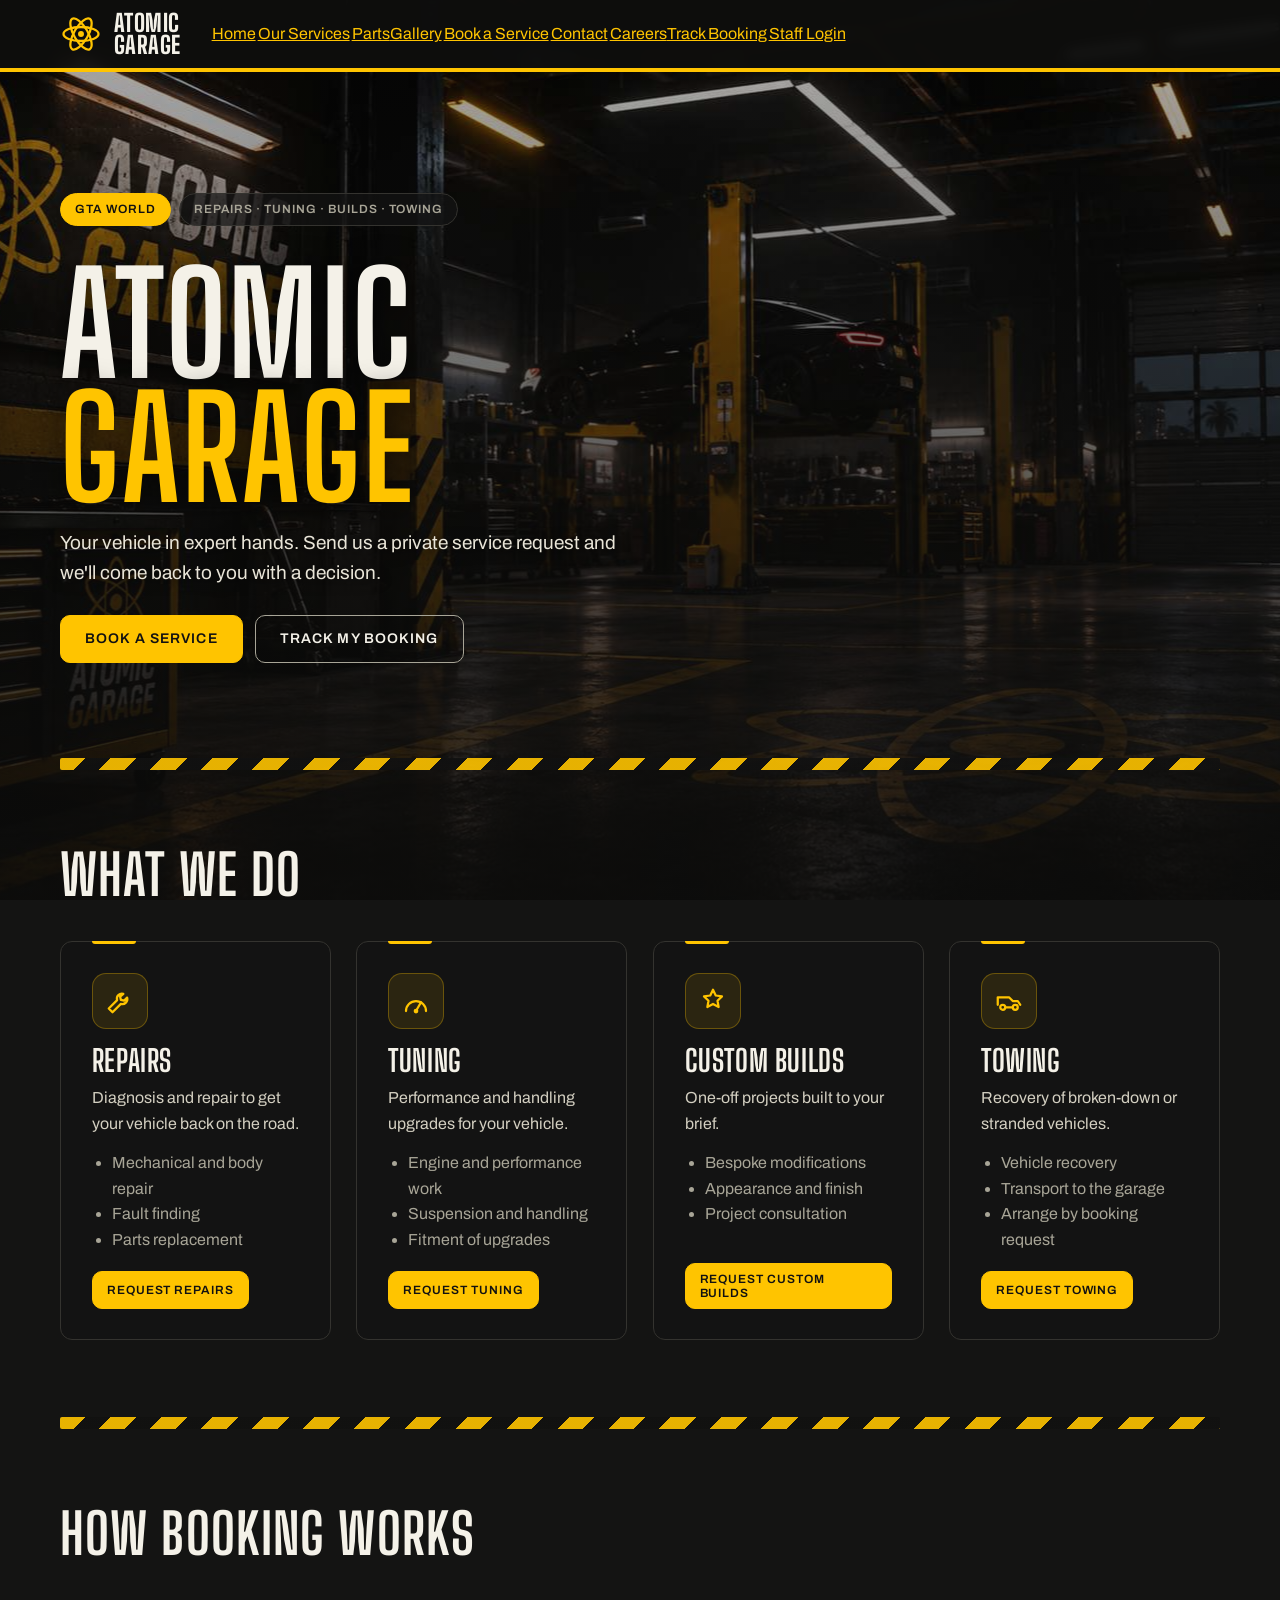
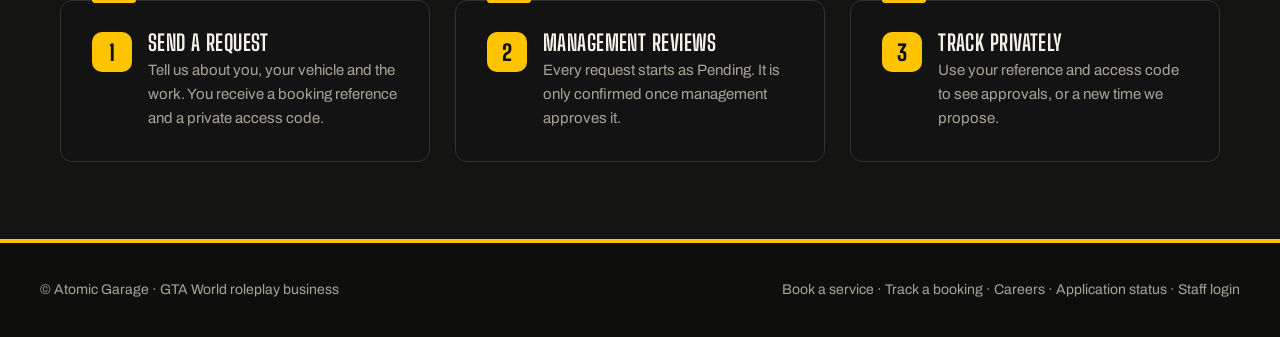
==== commit bd4fe255: "Update print statement from 'Hello' to 'Goodbye'" ====
--- a/index.html
+++ b/index.html
@@ -23,30 +23,16 @@
       </svg>
       <b>Atomic<br>Garage</b>
     </a>
-    <button class="menu" id="menuBtn" type="button" aria-expanded="false" aria-controls="nav">
-      <span class="menu-ico" aria-hidden="true"><i></i><i></i><i></i></span><span>Menu</span>
-    </button>
+    <button class="menu" id="menuBtn" aria-expanded="false" aria-controls="nav">Menu</button>
     <nav id="nav" aria-label="Main">
-      <ul class="nav-main">
-        <li><a class="nl" href="#home" data-r="home">Home</a></li>
-        <li><a class="nl" href="#services" data-r="services">Services</a></li>
-        <li><a class="nl" href="#gallery" data-r="gallery">Gallery</a></li>
-        <li><a class="nl" href="#careers" data-r="careers">Careers</a></li>
-        <li><a class="nl" href="#contact" data-r="contact">Contact</a></li>
-      </ul>
-      <ul class="nav-side">
-        <li class="dd" id="reqDd">
-          <button class="nl dd-btn" id="reqBtn" type="button" aria-expanded="false" aria-haspopup="true" aria-controls="reqMenu" data-group="track application">
-            <span>My Requests</span>
-            <svg class="dd-caret" viewBox="0 0 12 12" width="10" height="10" aria-hidden="true"><path d="M2 4.2l4 4 4-4" fill="none" stroke="currentColor" stroke-width="1.8" stroke-linecap="round" stroke-linejoin="round"/></svg>
-          </button>
-          <ul class="dd-menu" id="reqMenu" aria-label="My Requests" hidden>
-            <li><a href="#track" data-r="track"><span class="dd-ico" aria-hidden="true"><svg viewBox="0 0 24 24"><rect x="3.5" y="5" width="17" height="15" rx="2"/><path d="M3.5 10h17M8 3v4M16 3v4M9 15l2 2 4-4"/></svg></span><span class="dd-txt"><b>Track Booking</b><small>Check the status of a service request</small></span></a></li>
-            <li><a href="#application" data-r="application"><span class="dd-ico" aria-hidden="true"><svg viewBox="0 0 24 24"><rect x="5" y="4" width="14" height="17" rx="2"/><path d="M9 4h6v3H9z"/><circle cx="12" cy="13" r="2"/><path d="M8.5 18c.5-1.7 1.9-2.5 3.5-2.5s3 .8 3.5 2.5"/></svg></span><span class="dd-txt"><b>Track Application</b><small>Check the status of a careers application</small></span></a></li>
-          </ul>
-        </li>
-        <li><a class="btn cta" href="#book" data-r="book">Book a Service</a></li>
-        <li class="nav-staff"><a class="nl staff" id="staffLink" data-staff href="staff/">Staff Login</a></li>
+      <ul>
+        <li><a href="#home" data-r="home">Home</a></li>
+        <li><a href="#services" data-r="services">Our Services</a></li>
+        <li><a href="#parts" data-r="parts">Parts</a><a href="#gallery" data-r="gallery">Gallery</a></li>
+        <li><a href="#book" data-r="book">Book a Service</a></li>
+        <li><a href="#contact" data-r="contact">Contact</a></li>
+        <li><a href="#careers" data-r="careers">Careers</a><a href="#track" data-r="track">Track Booking</a></li>
+        <li><a class="staff" id="staffLink" href="staff/">Staff Login</a></li>
       </ul>
     </nav>
   </div>
@@ -56,21 +42,8 @@
 
 <footer>
   <div class="in">
-    <div class="f-brand">
-      <b class="disp">Atomic Garage</b>
-      <span>GTA World roleplay business</span>
-    </div>
-    <nav class="f-links" aria-label="Footer">
-      <a href="#services">Services</a>
-      <a href="#parts">Parts</a>
-      <a href="#gallery">Gallery</a>
-      <a href="#careers">Careers</a>
-      <a href="#contact">Contact</a>
-      <a href="#book">Book a service</a>
-      <a href="#track">Track booking</a>
-      <a href="#application">Track application</a>
-      <a href="staff/" data-staff>Staff login</a>
-    </nav>
+    <span>© Atomic Garage · GTA World roleplay business</span>
+    <span><a href="#book">Book a service</a> · <a href="#track">Track a booking</a> · <a href="#careers">Careers</a> · <a href="#application">Application status</a> · <a href="staff/">Staff login</a></span>
   </div>
 </footer>
 <div class="toast" id="toast" role="status" aria-live="polite"></div>
@@ -181,15 +154,11 @@
 /* ---------- pages ---------- */
 function head(t,p){ return el("div",{class:"head"},[el("h2",{text:t}), p?el("p",{text:p}):null]); }
 
-var CHEV='<svg viewBox="0 0 12 12" width="10" height="10" aria-hidden="true"><path d="M4 2l4 4-4 4" fill="none" stroke="currentColor" stroke-width="1.8" stroke-linecap="round" stroke-linejoin="round"/></svg>';
-function serviceCard(key,title,desc,items,learn){
-  return el("article",{class:"card svc",id:"svc-"+key,tabindex:"-1"},[
+function serviceCard(key,title,desc,items){
+  return el("article",{class:"card svc"},[
     icon(key), el("h3",{text:title}), el("p",{text:desc}),
     el("ul",null,items.map(function(i){return el("li",{text:i})})),
-    el("div",{class:"svc-act"},[
-      el("a",{class:"btn sm",href:"#book?service="+key,text:"Request "+title.toLowerCase()}),
-      learn?el("a",{class:"learn",href:"#services?service="+key,"aria-label":"Learn more about "+title.toLowerCase(),html:"<span>Learn more</span>"+CHEV}):null
-    ])
+    el("a",{class:"btn sm",href:"#book?service="+key,text:"Request "+title.toLowerCase()})
   ]);
 }
 var SERVICES=[
@@ -199,50 +168,6 @@
   ["towing","Towing","Recovery of broken-down or stranded vehicles.",["Vehicle recovery","Transport to the garage","Arrange by booking request"]]
 ];
 
-/* live garage status: only real Supabase data is shown; anything unavailable is simply left out */
-function statusPanel(){
-  var box=el("section",{class:"status","aria-labelledby":"st-h",hidden:true});
-  if(!configured()) return box;
-  function slotText(r){
-    var tz=r.tz||undefined,keys=Object.keys(r.days||{}).sort(),now=Date.now(),first=null;
-    for(var i=0;i<keys.length&&!first;i++){
-      (r.days[keys[i]]||[]).slice().sort().forEach(function(t){ if(!first&&new Date(t).getTime()>now) first=t; });
-    }
-    if(!first) return null;
-    try{ return {v:new Date(first).toLocaleString([],{weekday:"short",day:"numeric",month:"short",hour:"2-digit",minute:"2-digit",timeZone:tz}),tz:r.tz}; }
-    catch(e){ return {v:new Date(first).toLocaleString([],{weekday:"short",day:"numeric",month:"short",hour:"2-digit",minute:"2-digit"}),tz:null}; }
-  }
-  function cell(label,value,sub,href,linkText){
-    return el("div",{class:"st-cell"},[
-      el("p",{class:"st-l",text:label}), el("p",{class:"st-v",text:value}),
-      sub?el("p",{class:"st-s",text:sub}):null,
-      href?el("a",{class:"st-a",href:href,text:linkText}):null]);
-  }
-  Promise.all([
-    loadSettings().catch(function(){return null}),
-    rpc("available_slots",{p_from:null,p_to:null}).catch(function(){return null}),
-    rpc("list_recruitment",{}).catch(function(){return null})
-  ]).then(function(res){
-    var st=res[0],sl=res[1],rc=res[2],cells=[];
-    if(st&&st.hours_text) cells.push(cell("Opening hours",st.hours_text));
-    if(sl&&sl.ok&&sl.enabled){
-      var n=slotText(sl);
-      cells.push(n?cell("Next free appointment",n.v,n.tz?"Times shown in "+n.tz:null,"#book","Book a service")
-                  :cell("Next free appointment","No free slots right now","Check back soon, or send a request.","#book","Book a service"));
-    }
-    if(rc&&typeof rc==="object"){
-      var open=ROLES.filter(function(r){return rc[r.key]!==false}).length;
-      cells.push(cell("Careers",open?open+(open>1?" positions open":" position open"):"Recruitment closed",null,"#careers",open?"View roles":"Learn about the crew"));
-    }
-    if(!cells.length) return;
-    box.appendChild(el("div",{class:"status-h"},[
-      el("h3",{id:"st-h"},[el("span",{class:"live","aria-hidden":"true"}),"Garage status"]),
-      el("small",{text:"Checked "+new Date().toLocaleTimeString([],{hour:"2-digit",minute:"2-digit"})})]));
-    box.appendChild(el("div",{class:"status-grid"},cells));
-    box.hidden=false;
-  });
-  return box;
-}
 function pageHome(){
   var f=document.createDocumentFragment();
   f.appendChild(el("section",{class:"hero"},[
@@ -251,10 +176,9 @@
     el("p",{text:"Your vehicle in expert hands. Send us a private service request and we'll come back to you with a decision."}),
     el("div",{class:"btns"},[el("a",{class:"btn",href:"#book",text:"Book a service"}),el("a",{class:"btn alt",href:"#track",text:"Track my booking"})])
   ]));
-  f.appendChild(statusPanel());
   f.appendChild(el("div",{class:"hazard","aria-hidden":"true"}));
   f.appendChild(head("What we do"));
-  f.appendChild(el("div",{class:"grid g4"},SERVICES.map(function(s){return serviceCard.apply(null,s.concat([true]))})));
+  f.appendChild(el("div",{class:"grid g4"},SERVICES.map(function(s){return serviceCard.apply(null,s)})));
   f.appendChild(el("div",{class:"hazard","aria-hidden":"true"}));
   f.appendChild(head("How booking works"));
   var steps=[["1","Send a request","Tell us about you, your vehicle and the work. You receive a booking reference and a private access code."],
@@ -269,9 +193,6 @@
   var f=document.createDocumentFragment();
   f.appendChild(head("Our services","Four ways we can help. Pricing and availability are agreed with management when your request is reviewed."));
   f.appendChild(el("div",{class:"grid g2"},SERVICES.map(function(s){return serviceCard.apply(null,s)})));
-  f.appendChild(el("div",{class:"card cta-strip sp2"},[
-    el("div",null,[el("h3",{text:"Need parts?"}),el("p",{class:"muted",text:"Order parts online and collect them from the garage. We confirm using the contact details you give."})]),
-    el("a",{class:"btn",href:"#parts",text:"Browse parts"})]));
   return f;
 }
 function pageGallery(){
@@ -670,7 +591,7 @@
   q=q||{};
   var f=document.createDocumentFragment(),role=null,open={},known=false,busy=false,cur=0;
   var vac=el("span",{class:"pill",text:"Checking vacancies…"});
-  var pos=el("section",{class:"c-anchor c-pos","aria-labelledby":"c-pos-h"}),card=el("div",{class:"card c-wiz"});
+  var pos=el("section",{class:"c-anchor","aria-labelledby":"c-pos-h"}),card=el("div",{class:"card c-wiz"});
 
   /* ----- cinematic hero ----- */
   f.appendChild(el("section",{class:"c-hero","aria-labelledby":"c-h1"},[
@@ -686,7 +607,7 @@
     ])]));
 
   /* ----- why join us ----- */
-  f.appendChild(el("section",{class:"c-anchor c-sec"},[head("Why join us","More than a job: a crew, a craft and a story to be part of.")]));
+  f.appendChild(el("section",{class:"c-anchor sp2"},[head("Why join us","More than a job: a crew, a craft and a story to be part of.")]));
   f.appendChild(el("div",{class:"grid g4 c-why"},WHY.map(function(w,i){
     return el("article",{class:"card c-why-c",style:"--d:"+(i*0.07)+"s"},[cico(w[0]),el("h3",{text:w[1]}),el("p",{text:w[2]})]);
   })));
@@ -843,9 +764,7 @@
     show(cur+1);
   };
   form.appendChild(prog);P.forEach(function(x){form.appendChild(x)});form.appendChild(msg);
-  form.appendChild(el("div",{class:"wz-nav"},[back,next,btn]));
-  card.appendChild(el("div",{class:"c-apply-h"},[el("h3",{text:"Application form"}),el("p",{text:"Three short steps: choose a role, tell us about you, then review and submit."})]));
-  card.appendChild(form);pos.appendChild(card);show(0,true);
+  form.appendChild(el("div",{class:"wz-nav"},[back,next,btn]));card.appendChild(form);pos.appendChild(card);show(0,true);
 
   var codeMap={invalid_name:["c-name",0],invalid_age:["c-age",1],invalid_contact:["c-contact",1],invalid_availability:["c-av",1],invalid_discord:["c-discord",1],invalid_timezone:["c-tz",1],
     invalid_answer_1:["c-q0",1],invalid_answer_2:["c-q1",1],invalid_answer_3:["c-q2",1]};
@@ -895,12 +814,41 @@
   if(card.scrollIntoView) card.scrollIntoView({behavior:"smooth",block:"start"});
 }
 
-/* ---------- application tracking ---------- */
+/* ---------- application tracking: status, interview invitations, outcome ---------- */
+var IV_ST={invited:"Invitation sent",confirmed:"Attendance confirmed",reschedule_requested:"Change requested",completed:"Interview completed",cancelled:"Interview cancelled",no_show:"Not attended"};
+var IV_TXT={
+  invited:"Management has invited you to an interview. Please confirm that you can attend, or ask for a different time.",
+  confirmed:"You are confirmed for this interview. Management has been told you will attend.",
+  reschedule_requested:"You asked for a different time. Management has been notified and will reply here. Until then, the original time is held for you.",
+  completed:"Your interview is complete. Management will review your application and any decision will appear here.",
+  cancelled:"Management cancelled this interview. If a new one is arranged, it will appear here.",
+  no_show:"Management recorded that this interview was not attended. If that is a mistake, please contact management."};
+var IV_EV={invited:"Interview invitation sent",rescheduled:"Management updated your interview",accepted:"You confirmed your attendance",
+  change_requested:"You asked for a different time",completed:"Interview completed",cancelled:"Interview cancelled",no_show:"Interview marked as not attended"};
+var IV_EV_TONE={accepted:"ok",completed:"ok",change_requested:"warn",cancelled:"bad",no_show:"bad"};
+var apPoll=null;
+function stopApPoll(){ if(apPoll){ clearInterval(apPoll); apPoll=null; } }
+function utcText(d){
+  var x=new Date(d); if(isNaN(x)) return "—";
+  return x.toLocaleString("en-GB",{timeZone:"UTC",weekday:"short",day:"numeric",month:"short",hour:"2-digit",minute:"2-digit",hour12:false})+" UTC";
+}
+function timeOnly(d){ return new Date(d).toLocaleTimeString(undefined,{hour:"2-digit",minute:"2-digit"}); }
+function relText(d){
+  var ms=new Date(d)-Date.now(), a=Math.abs(ms), m=Math.round(a/60000), h=Math.round(a/3600000), dd=Math.round(a/86400000), s;
+  if(m<60) s=m+" minute"+(m===1?"":"s"); else if(h<48) s=h+" hour"+(h===1?"":"s"); else s=dd+" days";
+  return ms>=0?"In "+s:s+" ago";
+}
+function toLocalInput(d){
+  function p(n){return(n<10?"0":"")+n}
+  return d.getFullYear()+"-"+p(d.getMonth()+1)+"-"+p(d.getDate())+"T"+p(d.getHours())+":"+p(d.getMinutes());
+}
+
 function pageAppTrack(q){
+  stopApPoll();
   var f=document.createDocumentFragment();
-  f.appendChild(head("Application status","Enter the reference and private access code you were given when you applied."));
+  f.appendChild(head("Track your application","Enter the reference and private access code you were given when you applied. You can follow your progress, confirm an interview and ask for another time here."));
   if(!configured()){ f.appendChild(el("p",{class:"notice bad",text:"Tracking isn't available yet."})); return f; }
-  var out=el("div",{class:"sp",role:"region","aria-live":"polite"});
+  var out=el("div",{class:"sp",role:"region","aria-label":"Your application","aria-live":"polite"});
   var ref=el("input",{id:"a-ref",maxlength:"20",autocomplete:"off",placeholder:"AP-XXXXXX",value:q.ref||"",style:"text-transform:uppercase"});
   var code=el("input",{id:"a-code",maxlength:"80",autocomplete:"off",type:"password",value:q.code||""});
   var form=el("form",{novalidate:true},[
@@ -919,13 +867,129 @@
     });
     f.appendChild(m);
   }
+
+  var cur=null, formOpen=false, lastSig="";
+  function sigOf(b){ return JSON.stringify([b.status,b.updated_at,b.interview,(b.timeline||[]).length,(b.interview_timeline||[]).length]); }
+
+  function ivCall(action,payload,btns,note,okMsg){
+    btns.forEach(function(x){x.disabled=true});
+    note.className="";note.textContent="";
+    rpc("applicant_interview_action",{p_ref:cur.ref,p_token:cur.tok,p_action:action,p:payload||{}}).then(function(r){
+      if(r&&r.ok){ formOpen=false; toast(okMsg); load(true); }
+      else{ note.className="notice bad"; note.textContent=(r&&r.message)||"That didn't work. Please try again."; btns.forEach(function(x){x.disabled=false}); }
+    }).catch(function(){ note.className="notice bad"; note.textContent="Couldn't reach the recruitment service. Please try again."; btns.forEach(function(x){x.disabled=false}); });
+  }
+
+  function interviewCard(b,decided){
+    var iv=b.interview, st=iv.status, d=new Date(iv.scheduled_at), end=new Date(iv.ends_at);
+    var c=el("section",{class:"card iv","aria-label":"Your interview"});
+    c.appendChild(el("div",{class:"iv-top"},[el("h3",{text:"Your interview"}),el("span",{class:"badge i-"+st,text:IV_ST[st]||st})]));
+    var cal=el("div",{class:"iv-cal","aria-hidden":"true"},[
+      el("b",{text:d.toLocaleString(undefined,{month:"short"})}),el("span",{text:String(d.getDate())}),el("em",{text:d.toLocaleString(undefined,{weekday:"short"})})]);
+    var open=(st==="invited"||st==="confirmed"||st==="reschedule_requested");
+    var when=el("div",{class:"iv-when"},[
+      el("strong",{text:d.toLocaleDateString(undefined,{weekday:"long",day:"numeric",month:"long",year:"numeric"})}),
+      el("span",{class:"iv-time",text:timeOnly(d)+" – "+timeOnly(end)+" (your time)"}),
+      el("small",{text:utcText(d)+" · "+iv.duration_minutes+" minutes"}),
+      open?el("span",{class:"iv-rel",text:relText(d)}):null]);
+    c.appendChild(el("div",{class:"iv-main"},[cal,when]));
+    var dl=el("dl");
+    function add(k,v){ if(v==null||v==="") return; dl.appendChild(el("dt",{text:k}));dl.appendChild(el("dd",{text:v})); }
+    add("Interviewer",iv.interviewer_name);add("Where",iv.location);
+    c.appendChild(dl);
+
+    var txt=IV_TXT[st]||"";
+    if(st==="invited"&&!iv.can_accept&&!decided) txt="This interview time has passed. Please contact management to arrange a new one.";
+    if(decided&&open) txt="A final decision has been made on your application, so this interview is now closed.";
+    c.appendChild(el("p",{class:"notice sp",text:txt}));
+
+    if(st==="reschedule_requested"&&(iv.requested_alt_at||iv.applicant_message)){
+      var rq=el("div",{class:"iv-req"},[el("strong",{text:"Your request"})]);
+      if(iv.requested_alt_at) rq.appendChild(el("p",{text:"Preferred time: "+fmt(iv.requested_alt_at)+" ("+utcText(iv.requested_alt_at)+")"}));
+      if(iv.applicant_message) rq.appendChild(el("p",{class:"muted",text:"“"+iv.applicant_message+"”"}));
+      c.appendChild(rq);
+    }
+    if(decided) return c;
+
+    var note=el("div",{role:"alert"}), act=el("div",{class:"btns sp"}), fwrap=el("div");
+    var btns=[];
+    if(iv.can_accept){
+      var ok=el("button",{class:"btn",type:"button",text:"Confirm I will attend"});
+      ok.addEventListener("click",function(){ ivCall("accept",{},btns,note,"Attendance confirmed"); });
+      btns.push(ok);act.appendChild(ok);
+    }
+    if(iv.can_request_change){
+      var rb=el("button",{class:"btn alt",type:"button",text:"Request a different time","aria-expanded":"false"});
+      btns.push(rb);act.appendChild(rb);
+      rb.addEventListener("click",function(){
+        if(formOpen){ formOpen=false; fwrap.textContent=""; rb.setAttribute("aria-expanded","false"); return; }
+        formOpen=true; rb.setAttribute("aria-expanded","true"); fwrap.appendChild(changeForm());
+        var a=fwrap.querySelector("input"); if(a) a.focus();
+      });
+      function changeForm(){
+        var minD=new Date(Date.now()+3600000);
+        var alt=el("input",{id:"iv-alt",type:"datetime-local",min:toLocalInput(minD)});
+        var hint=el("small",{class:"muted",text:"Enter the time in your own time zone."});
+        var msg=el("textarea",{id:"iv-msg",maxlength:"500",rows:"3",placeholder:"For example, I am working that evening but free after 20:00."});
+        var cnt=el("small",{class:"muted",text:"0 / 500"});
+        var err=el("div",{role:"alert"});
+        var send=el("button",{class:"btn",type:"submit",text:"Send request"}),cancel=el("button",{class:"btn alt",type:"button",text:"Cancel"});
+        alt.addEventListener("input",function(){
+          var x=alt.value?new Date(alt.value):null;
+          hint.textContent=(x&&!isNaN(x))?"That is "+utcText(x)+".":"Enter the time in your own time zone.";
+        });
+        msg.addEventListener("input",function(){cnt.textContent=msg.value.length+" / 500"});
+        cancel.addEventListener("click",function(){formOpen=false;fwrap.textContent="";rb.setAttribute("aria-expanded","false");});
+        var fm=el("form",{class:"iv-form",novalidate:true},[
+          el("p",{class:"muted",text:"Tell management when suits you better, add an explanation, or both. Management will reply here."}),
+          el("label",{for:"iv-alt",text:"Preferred date and time (optional)"}),alt,hint,
+          el("label",{for:"iv-msg",text:"Explanation (optional)"}),msg,cnt,err,
+          el("div",{class:"btns sp"},[send,cancel])]);
+        fm.addEventListener("submit",function(e){
+          e.preventDefault(); err.className="";err.textContent="";
+          var iso=null, text=msg.value.trim();
+          if(alt.value){
+            var x=new Date(alt.value);
+            if(isNaN(x)){ err.className="notice bad"; err.textContent="Enter a valid date and time."; return; }
+            if(x<=new Date()){ err.className="notice bad"; err.textContent="The preferred time must be in the future."; return; }
+            iso=x.toISOString();
+          }
+          if(!iso&&!text){ err.className="notice bad"; err.textContent="Suggest another date and time, or tell us what suits you."; return; }
+          ivCall("request_change",{alt_at:iso,message:text},[send,cancel],err,"Request sent to management");
+        });
+        return fm;
+      }
+    }
+    if(btns.length) c.appendChild(act);
+    c.appendChild(fwrap);c.appendChild(note);
+    return c;
+  }
+
+  function timelineItems(b){
+    var items=[], ivt=b.interview_timeline||[];
+    (b.timeline||[]).forEach(function(e,i){
+      var label,tone="";
+      if(e.action==="submitted") label="Application submitted";
+      else if(e.to_status==="accepted"){ label="Final decision: Accepted"; tone="ok"; }
+      else if(e.to_status==="rejected"){ label="Final decision: Rejected"; tone="bad"; }
+      else{
+        if(e.to_status==="interview"&&ivt.some(function(v){return v.action==="invited"&&Math.abs(new Date(v.at)-new Date(e.at))<60000})) return;
+        label="Status changed to "+(APP_ST[e.to_status]||e.to_status);
+      }
+      items.push({at:e.at,o:0,i:i,label:label,tone:tone});
+    });
+    ivt.forEach(function(e,i){ items.push({at:e.at,o:1,i:i,label:IV_EV[e.action]||e.action,tone:IV_EV_TONE[e.action]||""}); });
+    items.sort(function(a,z){ return (new Date(a.at)-new Date(z.at))||(a.o-z.o)||(a.i-z.i); });
+    return items;
+  }
+
   function render(b){
     out.textContent="";
     var idx={new:0,reviewing:1,interview:2,accepted:3,rejected:3}[b.status]||0,dec=b.status==="accepted"||b.status==="rejected";
     var c=el("div",{class:"card"});
     c.appendChild(el("div",{class:"ref",text:b.reference}));
     c.appendChild(el("p",null,[el("span",{class:"badge s-"+b.status,text:APP_ST[b.status]||b.status})]));
-    c.appendChild(el("p",{class:"notice"+(b.status==="accepted"?" good":b.status==="rejected"?" bad":""),text:APP_TXT[b.status]||""}));
+    if(!dec) c.appendChild(el("p",{class:"notice",text:(b.status==="interview"&&b.interview&&/^(invited|confirmed|reschedule_requested)$/.test(b.interview.status))?"You have an interview. See the details below.":(APP_TXT[b.status]||"")}));
     var steps=["Pending","Under Review","Interview",dec?APP_ST[b.status]:"Decision"];
     c.appendChild(el("ol",{class:"c-flow","aria-label":"Application progress"},steps.map(function(t,i){
       return el("li",{class:i<idx?"done":i===idx?"cur"+(dec?(b.status==="accepted"?" good":" bad"):""):"","aria-current":i===idx?"step":null},[el("span",{text:t})]);
@@ -934,24 +998,52 @@
     function add(k,v){ if(v==null||v==="") return; dl.appendChild(el("dt",{text:k}));dl.appendChild(el("dd",{text:v})); }
     add("Character",b.character_name);add("Role",ROLE_LABEL[b.role]||b.role);add("Submitted",fmt(b.created_at));add("Last update",fmt(b.updated_at));
     c.appendChild(dl);out.appendChild(c);
-    if(b.timeline&&b.timeline.length){
+
+    if(dec){
+      out.appendChild(el("section",{class:"card sp outcome "+(b.status==="accepted"?"good":"bad"),"aria-label":"Final outcome"},[
+        el("h3",{text:b.status==="accepted"?"Application accepted":"Application not successful"}),
+        el("p",{text:APP_TXT[b.status]})]));
+    }
+    if(b.interview){ var ic=interviewCard(b,dec); ic.classList.add("sp"); out.appendChild(ic); }
+    else if(b.status==="interview"){
+      out.appendChild(el("p",{class:"notice sp",text:"Management wants to speak with you. Your interview time will appear here as soon as it is scheduled."}));
+    }
+
+    var items=timelineItems(b);
+    if(items.length){
       var tl=el("ol",{class:"tl"});
-      b.timeline.forEach(function(e){
-        tl.appendChild(el("li",null,[el("strong",{text:e.action==="submitted"?"Application submitted":"Status changed to "+(APP_ST[e.to_status]||e.to_status)}),el("small",{text:fmt(e.at)})]));
-      });
-      out.appendChild(el("div",{class:"card sp"},[el("h3",{text:"History",style:"font-size:26px;margin-bottom:14px"}),tl]));
-    }
-    out.appendChild(el("p",{class:"sp"},[el("a",{class:"btn sm alt",href:"#careers",text:"Back to careers"})]));
-  }
-  function load(){
+      items.forEach(function(e){ tl.appendChild(el("li",{class:e.tone},[el("strong",{text:e.label}),el("small",{text:fmt(e.at)})])); });
+      out.appendChild(el("div",{class:"card sp"},[el("h3",{text:"Progress",style:"font-size:26px;margin-bottom:14px"}),tl]));
+    }
+    out.appendChild(el("p",{class:"sp btns"},[
+      el("button",{class:"btn sm alt",type:"button",text:"Refresh",onclick:function(){load(true)}}),
+      el("a",{class:"btn sm alt",href:"#careers",text:"Back to careers"})]));
+  }
+
+  function remember(b,t){
+    LS.set("ag_app_"+b.reference,t);
+    var mm=[];try{mm=JSON.parse(LS.get("ag_apps")||"[]")}catch(e){} if(mm.indexOf(b.reference)<0){mm.push(b.reference);LS.set("ag_apps",JSON.stringify(mm))}
+  }
+  function fail(msg){ out.textContent="";out.appendChild(el("p",{class:"notice bad",text:msg})); }
+  function load(silent){
     var r=ref.value.trim(),t=code.value.trim();
-    if(!r||!t){out.textContent="";out.appendChild(el("p",{class:"notice bad",text:"Enter both your reference and access code."}));return}
-    out.textContent="";out.appendChild(el("div",{class:"skel"}));
+    if(!r||!t){fail("Enter both your reference and access code.");return}
+    if(!silent){ out.textContent="";out.appendChild(el("div",{class:"skel"})); }
     rpc("track_application",{p_ref:r,p_token:t}).then(function(b){
-      if(b&&b.ok){ render(b); LS.set("ag_app_"+b.reference,t);
-        var mm=[];try{mm=JSON.parse(LS.get("ag_apps")||"[]")}catch(e){} if(mm.indexOf(b.reference)<0){mm.push(b.reference);LS.set("ag_apps",JSON.stringify(mm))} }
-      else{ out.textContent="";out.appendChild(el("p",{class:"notice bad",text:(b&&b.error==="rate_limited"&&b.message)?b.message:"No application matches that reference and access code. Check both and try again."})); }
-    }).catch(function(){out.textContent="";out.appendChild(el("p",{class:"notice bad",text:"Couldn't reach the recruitment service. Please try again."}))});
+      if(b&&b.ok){ cur={ref:b.reference,tok:t}; lastSig=sigOf(b); formOpen=false; render(b); remember(b,t); startPoll(); }
+      else{ stopApPoll(); fail((b&&b.error==="rate_limited"&&b.message)?b.message:"No application matches that reference and access code. Check both and try again."); }
+    }).catch(function(){ if(!silent) fail("Couldn't reach the recruitment service. Please try again."); else toast("Couldn't refresh. Check your connection."); });
+  }
+  /* keep the page current while it is open, without disturbing a request being typed */
+  function startPoll(){
+    stopApPoll();
+    apPoll=setInterval(function(){
+      if(!document.body.contains(out)){ stopApPoll(); return; }
+      if(document.hidden||formOpen||!cur) return;
+      rpc("track_application",{p_ref:cur.ref,p_token:cur.tok}).then(function(b){
+        if(b&&b.ok&&!formOpen&&sigOf(b)!==lastSig){ lastSig=sigOf(b); render(b); toast("Your application has been updated"); }
+      }).catch(function(){});
+    },30000);
   }
   form.addEventListener("submit",function(e){e.preventDefault();load()});
   if(q.ref&&q.code){
@@ -1005,56 +1097,17 @@
   var parts=h.split("?"), r=parts[0], q={};
   (parts[1]||"").split("&").forEach(function(kv){ if(!kv) return; var i=kv.indexOf("="); try{ q[decodeURIComponent(kv.slice(0,i<0?kv.length:i))]=i<0?"":decodeURIComponent(kv.slice(i+1)); }catch(e){} });
   if(!PAGES[r]) r="home";
-  main.textContent=""; main.className="pg-"+r+((r==="book"||r==="track"||r==="application")?" narrow":""); main.appendChild(PAGES[r](q));
+  stopApPoll(); main.textContent=""; main.appendChild(PAGES[r](q));
   document.title=(r==="home"?"Atomic Garage — Repairs, Tuning, Custom Builds & Towing":TITLES[r]+" — Atomic Garage");
-  var navR=(r==="parts")?"services":r;   /* Parts has no top-level link: it lives under Services */
-  document.querySelectorAll("#nav [data-r]").forEach(function(a){ if(a.dataset.r===navR) a.setAttribute("aria-current","page"); else a.removeAttribute("aria-current"); });
-  var grp=$("#reqBtn"); if(grp){ if((grp.dataset.group||"").split(" ").indexOf(navR)>-1) grp.setAttribute("aria-current","page"); else grp.removeAttribute("aria-current"); }
-  closeNav();
+  document.querySelectorAll("nav a[data-r]").forEach(function(a){ if(a.dataset.r===r||(r==="application"&&a.dataset.r==="careers")) a.setAttribute("aria-current","page"); else a.removeAttribute("aria-current"); });
+  $("#nav").classList.remove("open"); $("#menuBtn").setAttribute("aria-expanded","false");
   window.scrollTo(0,0);
-  if(r==="services"&&q.service){
-    var t=document.getElementById("svc-"+q.service);
-    if(t){ t.scrollIntoView({block:"start"}); t.classList.add("flash"); try{t.focus({preventScroll:true})}catch(e){} }
-  }
 }
 window.addEventListener("hashchange",route);
-function setDd(open){
-  var dd=$("#reqDd"),b=$("#reqBtn"),m=$("#reqMenu"); if(!dd||!b||!m) return;
-  dd.classList.toggle("open",open); b.setAttribute("aria-expanded",open?"true":"false"); m.hidden=!open;   /* single source of truth */
-}
-function closeNav(){
-  setDd(false); $("#nav").classList.remove("open"); $("#menuBtn").setAttribute("aria-expanded","false");
-}
 $("#menuBtn").addEventListener("click",function(){
-  var o=$("#nav").classList.toggle("open"); this.setAttribute("aria-expanded",o?"true":"false"); if(!o) setDd(false);
+  var o=$("#nav").classList.toggle("open"); this.setAttribute("aria-expanded",o?"true":"false");
 });
-$("#reqBtn").addEventListener("click",function(){ setDd(!$("#reqDd").classList.contains("open")); });
-/* capture phase: page components (e.g. the Careers role cards) stop click bubbling, which used to leave the menu stuck open */
-function outside(e){ var dd=$("#reqDd"); if(dd&&dd.classList.contains("open")&&!dd.contains(e.target)) setDd(false); }
-document.addEventListener("click",outside,true);
-document.addEventListener("pointerdown",outside,true);
-window.addEventListener("blur",function(){ setDd(false); });
-window.addEventListener("hashchange",function(){ setDd(false); });
-document.addEventListener("keydown",function(e){
-  if(e.key!=="Escape") return;
-  var dd=$("#reqDd"),was=dd&&dd.classList.contains("open"),mo=$("#nav").classList.contains("open");
-  if(was){ setDd(false); $("#reqBtn").focus(); }
-  else if(mo){ closeNav(); $("#menuBtn").focus(); }
-});
-$("#nav").addEventListener("click",function(e){ if(e.target.closest("a")) closeNav(); });   /* also covers links to the page you are already on */
-$("#reqBtn").addEventListener("keydown",function(e){
-  if(e.key!=="ArrowDown") return; e.preventDefault(); setDd(true);
-  var a=$("#reqMenu a"); if(a) a.focus();
-});
-$("#reqMenu").addEventListener("keydown",function(e){
-  if(e.key!=="ArrowDown"&&e.key!=="ArrowUp") return; e.preventDefault();
-  var links=[].slice.call(this.querySelectorAll("a")),i=links.indexOf(document.activeElement);
-  links[(i+(e.key==="ArrowDown"?1:-1)+links.length)%links.length].focus();
-});
-if(window.matchMedia){ var mq=window.matchMedia("(min-width:1240px)"); if(mq.addEventListener) mq.addEventListener("change",closeNav); }
-$("#reqDd").addEventListener("focusout",function(e){ var dd=this; if(e.relatedTarget&&!dd.contains(e.relatedTarget)) setDd(false); });
-/* a leave from the dropdown by hover is not needed: it is click / keyboard driven so touch and keyboard behave the same */
-if(CFG.STAFF_PORTAL_URL) document.querySelectorAll("[data-staff]").forEach(function(a){a.setAttribute("href",CFG.STAFF_PORTAL_URL)});
+if(CFG.STAFF_PORTAL_URL) $("#staffLink").setAttribute("href",CFG.STAFF_PORTAL_URL);
 route();
 })();
 </script>
--- a/styles.css
+++ b/styles.css
@@ -43,9 +43,8 @@
 .dd-caret{transition:transform .18s}
 .dd.open .dd-caret{transform:rotate(180deg)}
 .dd.open>.dd-btn{background:rgba(255,255,255,.07);color:var(--ink)}
-.dd-menu{display:none;position:absolute;right:0;top:calc(100% + 14px);width:320px;z-index:30;padding:8px;
+.dd-menu{position:absolute;right:0;top:calc(100% + 14px);width:320px;z-index:30;padding:8px;
   background:#1a1a18;border:1px solid var(--line);border-top:3px solid var(--acc);border-radius:10px;box-shadow:0 20px 44px rgba(0,0,0,.6)}
-.dd.open .dd-menu{display:block}
 .dd-menu li+li{margin-top:2px}
 .dd-menu a{display:flex;align-items:center;gap:14px;padding:12px;border-radius:8px;text-decoration:none;color:var(--ink);transition:background .15s,transform .15s}
 .dd-menu a:hover,.dd-menu a:focus-visible{background:rgba(255,255,255,.07);transform:translateX(2px)}
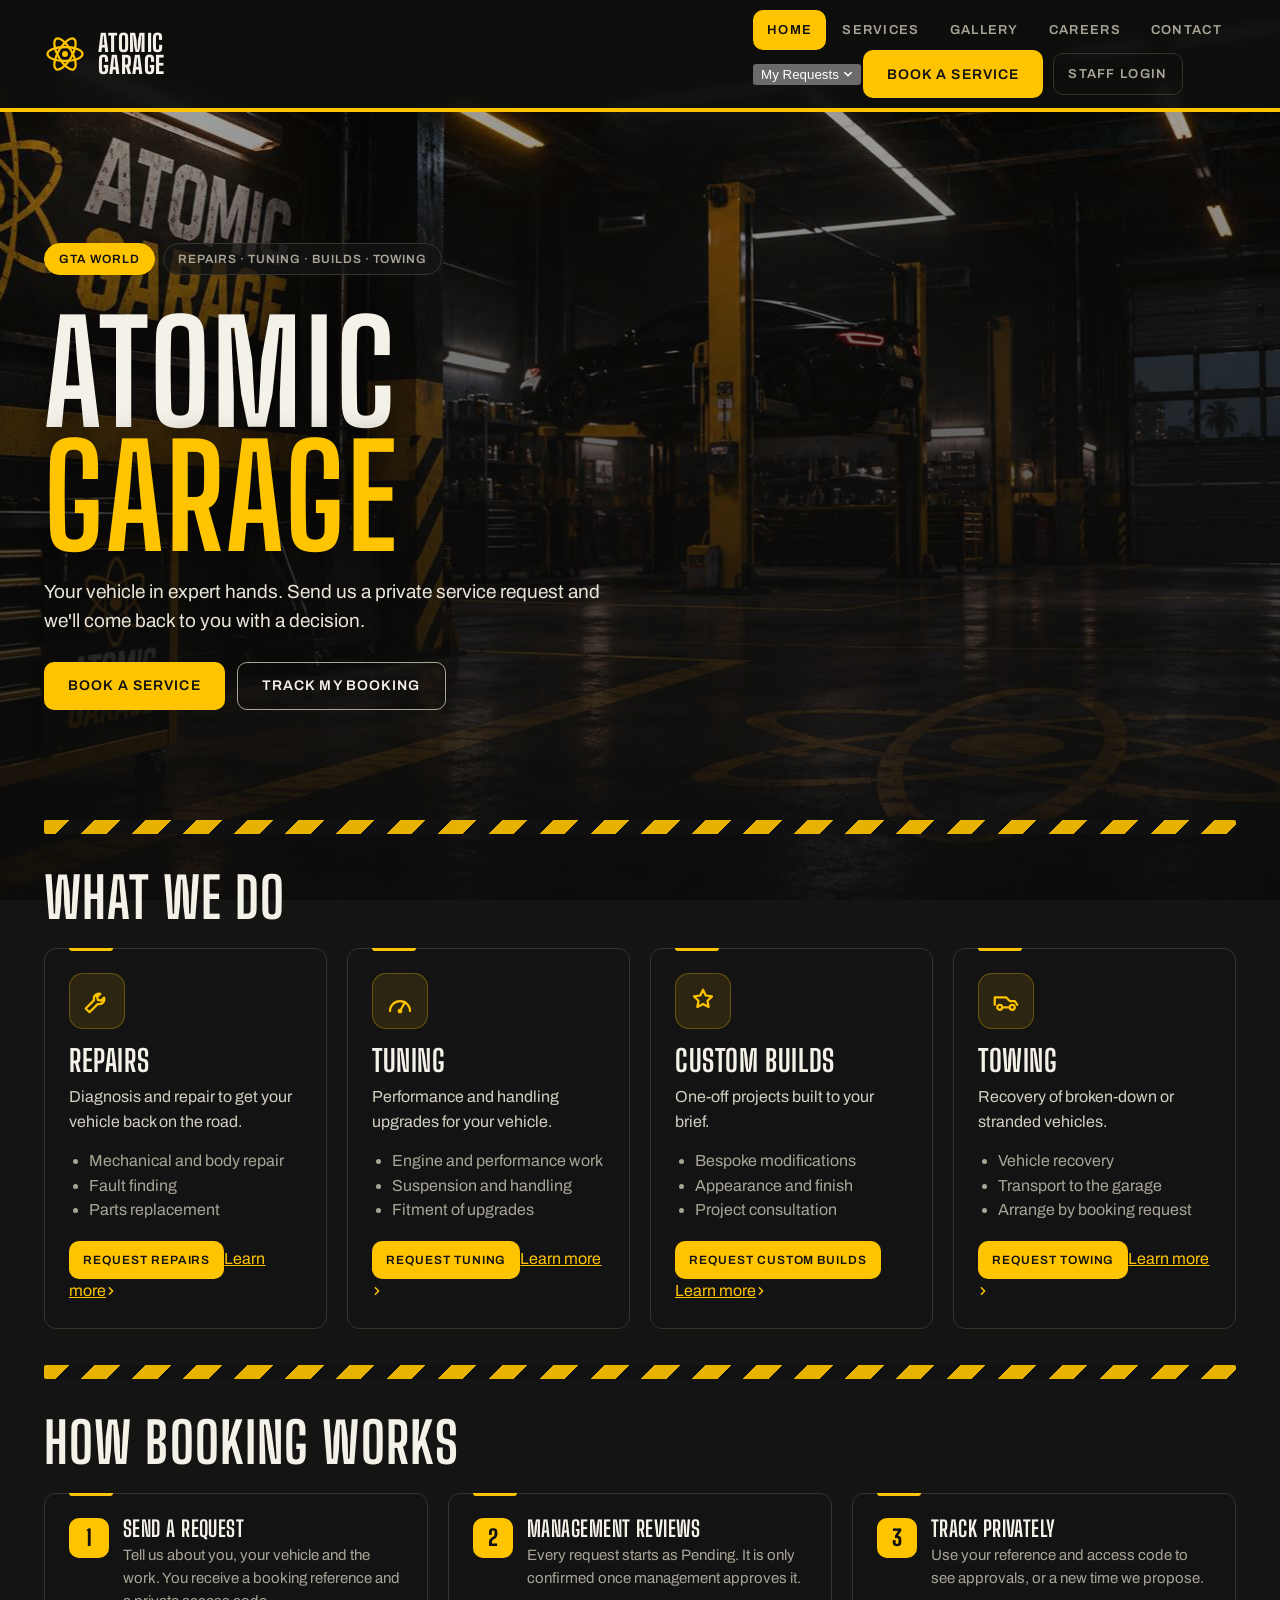
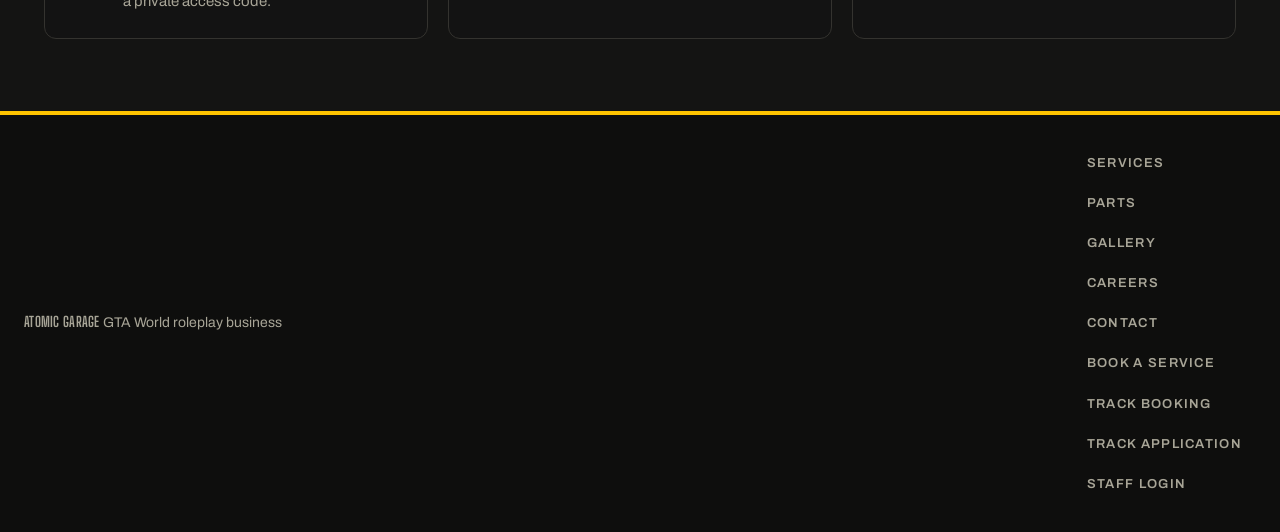
==== commit 02dbe446: "Update index.html" ====
--- a/index.html
+++ b/index.html
@@ -23,16 +23,30 @@
       </svg>
       <b>Atomic<br>Garage</b>
     </a>
-    <button class="menu" id="menuBtn" aria-expanded="false" aria-controls="nav">Menu</button>
+    <button class="menu" id="menuBtn" type="button" aria-expanded="false" aria-controls="nav">
+      <span class="menu-ico" aria-hidden="true"><i></i><i></i><i></i></span><span>Menu</span>
+    </button>
     <nav id="nav" aria-label="Main">
-      <ul>
-        <li><a href="#home" data-r="home">Home</a></li>
-        <li><a href="#services" data-r="services">Our Services</a></li>
-        <li><a href="#parts" data-r="parts">Parts</a><a href="#gallery" data-r="gallery">Gallery</a></li>
-        <li><a href="#book" data-r="book">Book a Service</a></li>
-        <li><a href="#contact" data-r="contact">Contact</a></li>
-        <li><a href="#careers" data-r="careers">Careers</a><a href="#track" data-r="track">Track Booking</a></li>
-        <li><a class="staff" id="staffLink" href="staff/">Staff Login</a></li>
+      <ul class="nav-main">
+        <li><a class="nl" href="#home" data-r="home">Home</a></li>
+        <li><a class="nl" href="#services" data-r="services">Services</a></li>
+        <li><a class="nl" href="#gallery" data-r="gallery">Gallery</a></li>
+        <li><a class="nl" href="#careers" data-r="careers">Careers</a></li>
+        <li><a class="nl" href="#contact" data-r="contact">Contact</a></li>
+      </ul>
+      <ul class="nav-side">
+        <li class="dd" id="reqDd">
+          <button class="nl dd-btn" id="reqBtn" type="button" aria-expanded="false" aria-haspopup="true" aria-controls="reqMenu" data-group="track application">
+            <span>My Requests</span>
+            <svg class="dd-caret" viewBox="0 0 12 12" width="10" height="10" aria-hidden="true"><path d="M2 4.2l4 4 4-4" fill="none" stroke="currentColor" stroke-width="1.8" stroke-linecap="round" stroke-linejoin="round"/></svg>
+          </button>
+          <ul class="dd-menu" id="reqMenu" aria-label="My Requests" hidden>
+            <li><a href="#track" data-r="track"><span class="dd-ico" aria-hidden="true"><svg viewBox="0 0 24 24"><rect x="3.5" y="5" width="17" height="15" rx="2"/><path d="M3.5 10h17M8 3v4M16 3v4M9 15l2 2 4-4"/></svg></span><span class="dd-txt"><b>Track Booking</b><small>Check the status of a service request</small></span></a></li>
+            <li><a href="#application" data-r="application"><span class="dd-ico" aria-hidden="true"><svg viewBox="0 0 24 24"><rect x="5" y="4" width="14" height="17" rx="2"/><path d="M9 4h6v3H9z"/><circle cx="12" cy="13" r="2"/><path d="M8.5 18c.5-1.7 1.9-2.5 3.5-2.5s3 .8 3.5 2.5"/></svg></span><span class="dd-txt"><b>Track Application</b><small>Check the status of a careers application</small></span></a></li>
+          </ul>
+        </li>
+        <li><a class="btn cta" href="#book" data-r="book">Book a Service</a></li>
+        <li class="nav-staff"><a class="nl staff" id="staffLink" data-staff href="staff/">Staff Login</a></li>
       </ul>
     </nav>
   </div>
@@ -42,8 +56,21 @@
 
 <footer>
   <div class="in">
-    <span>© Atomic Garage · GTA World roleplay business</span>
-    <span><a href="#book">Book a service</a> · <a href="#track">Track a booking</a> · <a href="#careers">Careers</a> · <a href="#application">Application status</a> · <a href="staff/">Staff login</a></span>
+    <div class="f-brand">
+      <b class="disp">Atomic Garage</b>
+      <span>GTA World roleplay business</span>
+    </div>
+    <nav class="f-links" aria-label="Footer">
+      <a href="#services">Services</a>
+      <a href="#parts">Parts</a>
+      <a href="#gallery">Gallery</a>
+      <a href="#careers">Careers</a>
+      <a href="#contact">Contact</a>
+      <a href="#book">Book a service</a>
+      <a href="#track">Track booking</a>
+      <a href="#application">Track application</a>
+      <a href="staff/" data-staff>Staff login</a>
+    </nav>
   </div>
 </footer>
 <div class="toast" id="toast" role="status" aria-live="polite"></div>
@@ -154,11 +181,15 @@
 /* ---------- pages ---------- */
 function head(t,p){ return el("div",{class:"head"},[el("h2",{text:t}), p?el("p",{text:p}):null]); }
 
-function serviceCard(key,title,desc,items){
-  return el("article",{class:"card svc"},[
+var CHEV='<svg viewBox="0 0 12 12" width="10" height="10" aria-hidden="true"><path d="M4 2l4 4-4 4" fill="none" stroke="currentColor" stroke-width="1.8" stroke-linecap="round" stroke-linejoin="round"/></svg>';
+function serviceCard(key,title,desc,items,learn){
+  return el("article",{class:"card svc",id:"svc-"+key,tabindex:"-1"},[
     icon(key), el("h3",{text:title}), el("p",{text:desc}),
     el("ul",null,items.map(function(i){return el("li",{text:i})})),
-    el("a",{class:"btn sm",href:"#book?service="+key,text:"Request "+title.toLowerCase()})
+    el("div",{class:"svc-act"},[
+      el("a",{class:"btn sm",href:"#book?service="+key,text:"Request "+title.toLowerCase()}),
+      learn?el("a",{class:"learn",href:"#services?service="+key,"aria-label":"Learn more about "+title.toLowerCase(),html:"<span>Learn more</span>"+CHEV}):null
+    ])
   ]);
 }
 var SERVICES=[
@@ -168,6 +199,50 @@
   ["towing","Towing","Recovery of broken-down or stranded vehicles.",["Vehicle recovery","Transport to the garage","Arrange by booking request"]]
 ];
 
+/* live garage status: only real Supabase data is shown; anything unavailable is simply left out */
+function statusPanel(){
+  var box=el("section",{class:"status","aria-labelledby":"st-h",hidden:true});
+  if(!configured()) return box;
+  function slotText(r){
+    var tz=r.tz||undefined,keys=Object.keys(r.days||{}).sort(),now=Date.now(),first=null;
+    for(var i=0;i<keys.length&&!first;i++){
+      (r.days[keys[i]]||[]).slice().sort().forEach(function(t){ if(!first&&new Date(t).getTime()>now) first=t; });
+    }
+    if(!first) return null;
+    try{ return {v:new Date(first).toLocaleString([],{weekday:"short",day:"numeric",month:"short",hour:"2-digit",minute:"2-digit",timeZone:tz}),tz:r.tz}; }
+    catch(e){ return {v:new Date(first).toLocaleString([],{weekday:"short",day:"numeric",month:"short",hour:"2-digit",minute:"2-digit"}),tz:null}; }
+  }
+  function cell(label,value,sub,href,linkText){
+    return el("div",{class:"st-cell"},[
+      el("p",{class:"st-l",text:label}), el("p",{class:"st-v",text:value}),
+      sub?el("p",{class:"st-s",text:sub}):null,
+      href?el("a",{class:"st-a",href:href,text:linkText}):null]);
+  }
+  Promise.all([
+    loadSettings().catch(function(){return null}),
+    rpc("available_slots",{p_from:null,p_to:null}).catch(function(){return null}),
+    rpc("list_recruitment",{}).catch(function(){return null})
+  ]).then(function(res){
+    var st=res[0],sl=res[1],rc=res[2],cells=[];
+    if(st&&st.hours_text) cells.push(cell("Opening hours",st.hours_text));
+    if(sl&&sl.ok&&sl.enabled){
+      var n=slotText(sl);
+      cells.push(n?cell("Next free appointment",n.v,n.tz?"Times shown in "+n.tz:null,"#book","Book a service")
+                  :cell("Next free appointment","No free slots right now","Check back soon, or send a request.","#book","Book a service"));
+    }
+    if(rc&&typeof rc==="object"){
+      var open=ROLES.filter(function(r){return rc[r.key]!==false}).length;
+      cells.push(cell("Careers",open?open+(open>1?" positions open":" position open"):"Recruitment closed",null,"#careers",open?"View roles":"Learn about the crew"));
+    }
+    if(!cells.length) return;
+    box.appendChild(el("div",{class:"status-h"},[
+      el("h3",{id:"st-h"},[el("span",{class:"live","aria-hidden":"true"}),"Garage status"]),
+      el("small",{text:"Checked "+new Date().toLocaleTimeString([],{hour:"2-digit",minute:"2-digit"})})]));
+    box.appendChild(el("div",{class:"status-grid"},cells));
+    box.hidden=false;
+  });
+  return box;
+}
 function pageHome(){
   var f=document.createDocumentFragment();
   f.appendChild(el("section",{class:"hero"},[
@@ -176,9 +251,10 @@
     el("p",{text:"Your vehicle in expert hands. Send us a private service request and we'll come back to you with a decision."}),
     el("div",{class:"btns"},[el("a",{class:"btn",href:"#book",text:"Book a service"}),el("a",{class:"btn alt",href:"#track",text:"Track my booking"})])
   ]));
+  f.appendChild(statusPanel());
   f.appendChild(el("div",{class:"hazard","aria-hidden":"true"}));
   f.appendChild(head("What we do"));
-  f.appendChild(el("div",{class:"grid g4"},SERVICES.map(function(s){return serviceCard.apply(null,s)})));
+  f.appendChild(el("div",{class:"grid g4"},SERVICES.map(function(s){return serviceCard.apply(null,s.concat([true]))})));
   f.appendChild(el("div",{class:"hazard","aria-hidden":"true"}));
   f.appendChild(head("How booking works"));
   var steps=[["1","Send a request","Tell us about you, your vehicle and the work. You receive a booking reference and a private access code."],
@@ -193,6 +269,9 @@
   var f=document.createDocumentFragment();
   f.appendChild(head("Our services","Four ways we can help. Pricing and availability are agreed with management when your request is reviewed."));
   f.appendChild(el("div",{class:"grid g2"},SERVICES.map(function(s){return serviceCard.apply(null,s)})));
+  f.appendChild(el("div",{class:"card cta-strip sp2"},[
+    el("div",null,[el("h3",{text:"Need parts?"}),el("p",{class:"muted",text:"Order parts online and collect them from the garage. We confirm using the contact details you give."})]),
+    el("a",{class:"btn",href:"#parts",text:"Browse parts"})]));
   return f;
 }
 function pageGallery(){
@@ -546,7 +625,7 @@
 var APP_TXT={
   new:"We have received your application. It is waiting for management to review it.",
   reviewing:"Management is reading your application now.",
-  interview:"Management would like to speak with you. They will contact you using the details you gave.",
+  interview:"Management would like to speak with you. Your interview details appear below once a time has been set; until then they will contact you using the details you gave.",
   accepted:"Congratulations! Management will contact you with the next steps.",
   rejected:"Thank you for applying. Your application was not successful this time."};
 function cico(k){
@@ -591,7 +670,7 @@
   q=q||{};
   var f=document.createDocumentFragment(),role=null,open={},known=false,busy=false,cur=0;
   var vac=el("span",{class:"pill",text:"Checking vacancies…"});
-  var pos=el("section",{class:"c-anchor","aria-labelledby":"c-pos-h"}),card=el("div",{class:"card c-wiz"});
+  var pos=el("section",{class:"c-anchor c-pos","aria-labelledby":"c-pos-h"}),card=el("div",{class:"card c-wiz"});
 
   /* ----- cinematic hero ----- */
   f.appendChild(el("section",{class:"c-hero","aria-labelledby":"c-h1"},[
@@ -607,7 +686,7 @@
     ])]));
 
   /* ----- why join us ----- */
-  f.appendChild(el("section",{class:"c-anchor sp2"},[head("Why join us","More than a job: a crew, a craft and a story to be part of.")]));
+  f.appendChild(el("section",{class:"c-anchor c-sec"},[head("Why join us","More than a job: a crew, a craft and a story to be part of.")]));
   f.appendChild(el("div",{class:"grid g4 c-why"},WHY.map(function(w,i){
     return el("article",{class:"card c-why-c",style:"--d:"+(i*0.07)+"s"},[cico(w[0]),el("h3",{text:w[1]}),el("p",{text:w[2]})]);
   })));
@@ -764,7 +843,9 @@
     show(cur+1);
   };
   form.appendChild(prog);P.forEach(function(x){form.appendChild(x)});form.appendChild(msg);
-  form.appendChild(el("div",{class:"wz-nav"},[back,next,btn]));card.appendChild(form);pos.appendChild(card);show(0,true);
+  form.appendChild(el("div",{class:"wz-nav"},[back,next,btn]));
+  card.appendChild(el("div",{class:"c-apply-h"},[el("h3",{text:"Application form"}),el("p",{text:"Three short steps: choose a role, tell us about you, then review and submit."})]));
+  card.appendChild(form);pos.appendChild(card);show(0,true);
 
   var codeMap={invalid_name:["c-name",0],invalid_age:["c-age",1],invalid_contact:["c-contact",1],invalid_availability:["c-av",1],invalid_discord:["c-discord",1],invalid_timezone:["c-tz",1],
     invalid_answer_1:["c-q0",1],invalid_answer_2:["c-q1",1],invalid_answer_3:["c-q2",1]};
@@ -814,41 +895,26 @@
   if(card.scrollIntoView) card.scrollIntoView({behavior:"smooth",block:"start"});
 }
 
-/* ---------- application tracking: status, interview invitations, outcome ---------- */
-var IV_ST={invited:"Invitation sent",confirmed:"Attendance confirmed",reschedule_requested:"Change requested",completed:"Interview completed",cancelled:"Interview cancelled",no_show:"Not attended"};
+/* ---------- application tracking ---------- */
+/* ---------- interview invitation (applicant side) ---------- */
+var IV_ST={invited:["Invitation sent","alternative_proposed"],confirmed:["Confirmed","approved"],reschedule_requested:["Waiting for management","pending"],completed:["Completed","completed"],cancelled:["Cancelled","cancelled"],no_show:["Missed","declined"]};
+var IV_EV={invited:"Interview invitation sent",rescheduled:"Interview time changed",accepted:"You accepted the interview",change_requested:"You asked for another time",completed:"Interview completed",cancelled:"Interview cancelled",no_show:"Marked as missed"};
 var IV_TXT={
-  invited:"Management has invited you to an interview. Please confirm that you can attend, or ask for a different time.",
-  confirmed:"You are confirmed for this interview. Management has been told you will attend.",
-  reschedule_requested:"You asked for a different time. Management has been notified and will reply here. Until then, the original time is held for you.",
-  completed:"Your interview is complete. Management will review your application and any decision will appear here.",
-  cancelled:"Management cancelled this interview. If a new one is arranged, it will appear here.",
-  no_show:"Management recorded that this interview was not attended. If that is a mistake, please contact management."};
-var IV_EV={invited:"Interview invitation sent",rescheduled:"Management updated your interview",accepted:"You confirmed your attendance",
-  change_requested:"You asked for a different time",completed:"Interview completed",cancelled:"Interview cancelled",no_show:"Interview marked as not attended"};
-var IV_EV_TONE={accepted:"ok",completed:"ok",change_requested:"warn",cancelled:"bad",no_show:"bad"};
-var apPoll=null;
-function stopApPoll(){ if(apPoll){ clearInterval(apPoll); apPoll=null; } }
-function utcText(d){
-  var x=new Date(d); if(isNaN(x)) return "—";
-  return x.toLocaleString("en-GB",{timeZone:"UTC",weekday:"short",day:"numeric",month:"short",hour:"2-digit",minute:"2-digit",hour12:false})+" UTC";
-}
-function timeOnly(d){ return new Date(d).toLocaleTimeString(undefined,{hour:"2-digit",minute:"2-digit"}); }
-function relText(d){
-  var ms=new Date(d)-Date.now(), a=Math.abs(ms), m=Math.round(a/60000), h=Math.round(a/3600000), dd=Math.round(a/86400000), s;
-  if(m<60) s=m+" minute"+(m===1?"":"s"); else if(h<48) s=h+" hour"+(h===1?"":"s"); else s=dd+" days";
-  return ms>=0?"In "+s:s+" ago";
-}
-function toLocalInput(d){
-  function p(n){return(n<10?"0":"")+n}
-  return d.getFullYear()+"-"+p(d.getMonth()+1)+"-"+p(d.getDate())+"T"+p(d.getHours())+":"+p(d.getMinutes());
-}
-
+  invited:"Management has invited you to an interview. Please accept this time, or ask for another one.",
+  confirmed:"You have confirmed this interview. Please be there on time.",
+  reschedule_requested:"You have asked for another time. Management will reply here, so check back soon.",
+  completed:"Your interview is complete. Management will update your application once they have decided.",
+  cancelled:"This interview was cancelled. Management will contact you if it is rearranged.",
+  no_show:"You were marked as not attending. Please contact management if this is a mistake."};
+function ivLocal(iso){return new Date(iso).toLocaleString([],{weekday:"long",day:"numeric",month:"long",year:"numeric",hour:"2-digit",minute:"2-digit"})}
+function ivUtc(iso){return new Date(iso).toLocaleString("en-GB",{weekday:"short",day:"numeric",month:"short",hour:"2-digit",minute:"2-digit",timeZone:"UTC"})+" UTC"}
+function myZone(){try{return Intl.DateTimeFormat().resolvedOptions().timeZone||"your local time"}catch(e){return"your local time"}}
+function localInputMin(){var d=new Date(Date.now()+6e4);d.setMinutes(d.getMinutes()-d.getTimezoneOffset());return d.toISOString().slice(0,16)}
 function pageAppTrack(q){
-  stopApPoll();
   var f=document.createDocumentFragment();
-  f.appendChild(head("Track your application","Enter the reference and private access code you were given when you applied. You can follow your progress, confirm an interview and ask for another time here."));
+  f.appendChild(head("Application status","Enter the reference and private access code you were given when you applied."));
   if(!configured()){ f.appendChild(el("p",{class:"notice bad",text:"Tracking isn't available yet."})); return f; }
-  var out=el("div",{class:"sp",role:"region","aria-label":"Your application","aria-live":"polite"});
+  var out=el("div",{class:"sp",role:"region","aria-live":"polite"});
   var ref=el("input",{id:"a-ref",maxlength:"20",autocomplete:"off",placeholder:"AP-XXXXXX",value:q.ref||"",style:"text-transform:uppercase"});
   var code=el("input",{id:"a-code",maxlength:"80",autocomplete:"off",type:"password",value:q.code||""});
   var form=el("form",{novalidate:true},[
@@ -867,129 +933,65 @@
     });
     f.appendChild(m);
   }
-
-  var cur=null, formOpen=false, lastSig="";
-  function sigOf(b){ return JSON.stringify([b.status,b.updated_at,b.interview,(b.timeline||[]).length,(b.interview_timeline||[]).length]); }
-
-  function ivCall(action,payload,btns,note,okMsg){
-    btns.forEach(function(x){x.disabled=true});
-    note.className="";note.textContent="";
-    rpc("applicant_interview_action",{p_ref:cur.ref,p_token:cur.tok,p_action:action,p:payload||{}}).then(function(r){
-      if(r&&r.ok){ formOpen=false; toast(okMsg); load(true); }
-      else{ note.className="notice bad"; note.textContent=(r&&r.message)||"That didn't work. Please try again."; btns.forEach(function(x){x.disabled=false}); }
-    }).catch(function(){ note.className="notice bad"; note.textContent="Couldn't reach the recruitment service. Please try again."; btns.forEach(function(x){x.disabled=false}); });
-  }
-
-  function interviewCard(b,decided){
-    var iv=b.interview, st=iv.status, d=new Date(iv.scheduled_at), end=new Date(iv.ends_at);
-    var c=el("section",{class:"card iv","aria-label":"Your interview"});
-    c.appendChild(el("div",{class:"iv-top"},[el("h3",{text:"Your interview"}),el("span",{class:"badge i-"+st,text:IV_ST[st]||st})]));
-    var cal=el("div",{class:"iv-cal","aria-hidden":"true"},[
-      el("b",{text:d.toLocaleString(undefined,{month:"short"})}),el("span",{text:String(d.getDate())}),el("em",{text:d.toLocaleString(undefined,{weekday:"short"})})]);
-    var open=(st==="invited"||st==="confirmed"||st==="reschedule_requested");
-    var when=el("div",{class:"iv-when"},[
-      el("strong",{text:d.toLocaleDateString(undefined,{weekday:"long",day:"numeric",month:"long",year:"numeric"})}),
-      el("span",{class:"iv-time",text:timeOnly(d)+" – "+timeOnly(end)+" (your time)"}),
-      el("small",{text:utcText(d)+" · "+iv.duration_minutes+" minutes"}),
-      open?el("span",{class:"iv-rel",text:relText(d)}):null]);
-    c.appendChild(el("div",{class:"iv-main"},[cal,when]));
+  var cur={ref:"",code:""};
+  function ivCard(b){
+    var i=b.interview,st=IV_ST[i.status]||[i.status,""],act=["invited","confirmed","reschedule_requested"].indexOf(i.status)>=0,c=el("div",{class:"card sp iv-card"});
+    c.appendChild(el("h3",{text:"Your interview",style:"font-size:26px;margin-bottom:10px"}));
+    c.appendChild(el("p",null,[el("span",{class:"badge "+st[1],text:st[0]})]));
+    var past=new Date(i.scheduled_at)<=Date.now();
+    c.appendChild(el("p",{class:"notice"+(i.status==="confirmed"||i.status==="completed"?" good":i.status==="cancelled"||i.status==="no_show"?" bad":""),
+      text:(i.status==="invited"&&!i.can_accept)?"This interview time has already passed. Please contact management.":(IV_TXT[i.status]||"")}));
     var dl=el("dl");
-    function add(k,v){ if(v==null||v==="") return; dl.appendChild(el("dt",{text:k}));dl.appendChild(el("dd",{text:v})); }
-    add("Interviewer",iv.interviewer_name);add("Where",iv.location);
+    function add(k,v){if(v==null||v==="")return;dl.appendChild(el("dt",{text:k}));dl.appendChild(el("dd",{text:v}))}
+    add("When ("+myZone()+")",ivLocal(i.scheduled_at));
+    add("In UTC",ivUtc(i.scheduled_at));
+    add("Length",i.duration_minutes?i.duration_minutes+" minutes":"");
+    add("Interviewer",i.interviewer_name);add("Where",i.location);
+    if(i.status==="reschedule_requested"){add("You suggested",i.requested_alt_at?ivLocal(i.requested_alt_at):"");add("Your message",i.applicant_message)}
     c.appendChild(dl);
-
-    var txt=IV_TXT[st]||"";
-    if(st==="invited"&&!iv.can_accept&&!decided) txt="This interview time has passed. Please contact management to arrange a new one.";
-    if(decided&&open) txt="A final decision has been made on your application, so this interview is now closed.";
-    c.appendChild(el("p",{class:"notice sp",text:txt}));
-
-    if(st==="reschedule_requested"&&(iv.requested_alt_at||iv.applicant_message)){
-      var rq=el("div",{class:"iv-req"},[el("strong",{text:"Your request"})]);
-      if(iv.requested_alt_at) rq.appendChild(el("p",{text:"Preferred time: "+fmt(iv.requested_alt_at)+" ("+utcText(iv.requested_alt_at)+")"}));
-      if(iv.applicant_message) rq.appendChild(el("p",{class:"muted",text:"“"+iv.applicant_message+"”"}));
-      c.appendChild(rq);
-    }
-    if(decided) return c;
-
-    var note=el("div",{role:"alert"}), act=el("div",{class:"btns sp"}), fwrap=el("div");
-    var btns=[];
-    if(iv.can_accept){
-      var ok=el("button",{class:"btn",type:"button",text:"Confirm I will attend"});
-      ok.addEventListener("click",function(){ ivCall("accept",{},btns,note,"Attendance confirmed"); });
-      btns.push(ok);act.appendChild(ok);
-    }
-    if(iv.can_request_change){
-      var rb=el("button",{class:"btn alt",type:"button",text:"Request a different time","aria-expanded":"false"});
-      btns.push(rb);act.appendChild(rb);
-      rb.addEventListener("click",function(){
-        if(formOpen){ formOpen=false; fwrap.textContent=""; rb.setAttribute("aria-expanded","false"); return; }
-        formOpen=true; rb.setAttribute("aria-expanded","true"); fwrap.appendChild(changeForm());
-        var a=fwrap.querySelector("input"); if(a) a.focus();
-      });
-      function changeForm(){
-        var minD=new Date(Date.now()+3600000);
-        var alt=el("input",{id:"iv-alt",type:"datetime-local",min:toLocalInput(minD)});
-        var hint=el("small",{class:"muted",text:"Enter the time in your own time zone."});
-        var msg=el("textarea",{id:"iv-msg",maxlength:"500",rows:"3",placeholder:"For example, I am working that evening but free after 20:00."});
-        var cnt=el("small",{class:"muted",text:"0 / 500"});
-        var err=el("div",{role:"alert"});
-        var send=el("button",{class:"btn",type:"submit",text:"Send request"}),cancel=el("button",{class:"btn alt",type:"button",text:"Cancel"});
-        alt.addEventListener("input",function(){
-          var x=alt.value?new Date(alt.value):null;
-          hint.textContent=(x&&!isNaN(x))?"That is "+utcText(x)+".":"Enter the time in your own time zone.";
-        });
-        msg.addEventListener("input",function(){cnt.textContent=msg.value.length+" / 500"});
-        cancel.addEventListener("click",function(){formOpen=false;fwrap.textContent="";rb.setAttribute("aria-expanded","false");});
-        var fm=el("form",{class:"iv-form",novalidate:true},[
-          el("p",{class:"muted",text:"Tell management when suits you better, add an explanation, or both. Management will reply here."}),
-          el("label",{for:"iv-alt",text:"Preferred date and time (optional)"}),alt,hint,
-          el("label",{for:"iv-msg",text:"Explanation (optional)"}),msg,cnt,err,
-          el("div",{class:"btns sp"},[send,cancel])]);
-        fm.addEventListener("submit",function(e){
-          e.preventDefault(); err.className="";err.textContent="";
-          var iso=null, text=msg.value.trim();
-          if(alt.value){
-            var x=new Date(alt.value);
-            if(isNaN(x)){ err.className="notice bad"; err.textContent="Enter a valid date and time."; return; }
-            if(x<=new Date()){ err.className="notice bad"; err.textContent="The preferred time must be in the future."; return; }
-            iso=x.toISOString();
-          }
-          if(!iso&&!text){ err.className="notice bad"; err.textContent="Suggest another date and time, or tell us what suits you."; return; }
-          ivCall("request_change",{alt_at:iso,message:text},[send,cancel],err,"Request sent to management");
-        });
-        return fm;
+    var err=el("p",{class:"notice bad",role:"alert",style:"display:none;margin-top:14px"});
+    function fail(m){err.textContent=m;err.style.display=""}
+    function run(btns,action,p,okMsg){
+      err.style.display="none";btns.forEach(function(x){x.disabled=true});
+      rpc("applicant_interview_action",{p_ref:cur.ref,p_token:cur.code,p_action:action,p:p||{}}).then(function(r){
+        if(r&&r.ok){toast(okMsg);load();return}
+        btns.forEach(function(x){x.disabled=false});
+        fail((r&&r.message)||"That did not go through. Please try again.");
+      }).catch(function(){btns.forEach(function(x){x.disabled=false});fail("Couldn't reach the recruitment service. Please try again.")});
+    }
+    if(i.can_accept||i.can_request_change){
+      var acts=el("div",{class:"iv-actions"}),btns=[],form=el("div",{class:"iv-form",style:"display:none"});
+      if(i.can_accept){var ab=el("button",{class:"btn",type:"button",text:"Accept this time",onclick:function(){run(btns,"accept",{},"Interview confirmed")}});btns.push(ab);acts.appendChild(ab)}
+      if(i.can_request_change){
+        var tb=el("button",{class:"btn alt",type:"button",text:"Request another time","aria-expanded":"false",onclick:function(){var o=form.style.display==="none";form.style.display=o?"":"none";tb.setAttribute("aria-expanded",o?"true":"false");if(o)alt.focus()}});btns.push(tb);acts.appendChild(tb);
+        var alt=el("input",{id:"iv-alt",type:"datetime-local",min:localInputMin()}),msg=el("textarea",{id:"iv-msg",maxlength:"500",rows:"3",placeholder:"For example: I work until 8pm that day, could we do later?"});
+        var send=el("button",{class:"btn",type:"button",text:"Send request",onclick:function(){
+          var v=alt.value,m=msg.value.trim(),iso=null;
+          if(v){var d=new Date(v);if(isNaN(d)||d<=Date.now()){fail("Choose a time in the future.");return}iso=d.toISOString()}
+          if(!iso&&!m){fail("Suggest another date and time, or tell us what suits you.");return}
+          var p={};if(iso)p.alt_at=iso;if(m)p.message=m;
+          run(btns.concat([send]),"request_change",p,"Request sent")}});
+        form.appendChild(el("label",{for:"iv-alt",text:"Suggested date and time ("+myZone()+")"}));form.appendChild(alt);
+        form.appendChild(el("label",{for:"iv-msg"},["Message ",el("span",{class:"opt",text:"(optional)"})]));form.appendChild(msg);
+        form.appendChild(el("div",{class:"sp"},[send]));
       }
-    }
-    if(btns.length) c.appendChild(act);
-    c.appendChild(fwrap);c.appendChild(note);
+      c.appendChild(acts);c.appendChild(form);
+    }
+    c.appendChild(err);
+    if(b.interview_timeline&&b.interview_timeline.length){
+      var tl=el("ol",{class:"tl sp"});
+      b.interview_timeline.forEach(function(e){tl.appendChild(el("li",null,[el("strong",{text:IV_EV[e.action]||"Interview updated"}),el("small",{text:fmt(e.at)})]))});
+      c.appendChild(tl);
+    }
     return c;
   }
-
-  function timelineItems(b){
-    var items=[], ivt=b.interview_timeline||[];
-    (b.timeline||[]).forEach(function(e,i){
-      var label,tone="";
-      if(e.action==="submitted") label="Application submitted";
-      else if(e.to_status==="accepted"){ label="Final decision: Accepted"; tone="ok"; }
-      else if(e.to_status==="rejected"){ label="Final decision: Rejected"; tone="bad"; }
-      else{
-        if(e.to_status==="interview"&&ivt.some(function(v){return v.action==="invited"&&Math.abs(new Date(v.at)-new Date(e.at))<60000})) return;
-        label="Status changed to "+(APP_ST[e.to_status]||e.to_status);
-      }
-      items.push({at:e.at,o:0,i:i,label:label,tone:tone});
-    });
-    ivt.forEach(function(e,i){ items.push({at:e.at,o:1,i:i,label:IV_EV[e.action]||e.action,tone:IV_EV_TONE[e.action]||""}); });
-    items.sort(function(a,z){ return (new Date(a.at)-new Date(z.at))||(a.o-z.o)||(a.i-z.i); });
-    return items;
-  }
-
   function render(b){
     out.textContent="";
     var idx={new:0,reviewing:1,interview:2,accepted:3,rejected:3}[b.status]||0,dec=b.status==="accepted"||b.status==="rejected";
     var c=el("div",{class:"card"});
     c.appendChild(el("div",{class:"ref",text:b.reference}));
     c.appendChild(el("p",null,[el("span",{class:"badge s-"+b.status,text:APP_ST[b.status]||b.status})]));
-    if(!dec) c.appendChild(el("p",{class:"notice",text:(b.status==="interview"&&b.interview&&/^(invited|confirmed|reschedule_requested)$/.test(b.interview.status))?"You have an interview. See the details below.":(APP_TXT[b.status]||"")}));
+    c.appendChild(el("p",{class:"notice"+(b.status==="accepted"?" good":b.status==="rejected"?" bad":""),text:APP_TXT[b.status]||""}));
     var steps=["Pending","Under Review","Interview",dec?APP_ST[b.status]:"Decision"];
     c.appendChild(el("ol",{class:"c-flow","aria-label":"Application progress"},steps.map(function(t,i){
       return el("li",{class:i<idx?"done":i===idx?"cur"+(dec?(b.status==="accepted"?" good":" bad"):""):"","aria-current":i===idx?"step":null},[el("span",{text:t})]);
@@ -998,52 +1000,25 @@
     function add(k,v){ if(v==null||v==="") return; dl.appendChild(el("dt",{text:k}));dl.appendChild(el("dd",{text:v})); }
     add("Character",b.character_name);add("Role",ROLE_LABEL[b.role]||b.role);add("Submitted",fmt(b.created_at));add("Last update",fmt(b.updated_at));
     c.appendChild(dl);out.appendChild(c);
-
-    if(dec){
-      out.appendChild(el("section",{class:"card sp outcome "+(b.status==="accepted"?"good":"bad"),"aria-label":"Final outcome"},[
-        el("h3",{text:b.status==="accepted"?"Application accepted":"Application not successful"}),
-        el("p",{text:APP_TXT[b.status]})]));
-    }
-    if(b.interview){ var ic=interviewCard(b,dec); ic.classList.add("sp"); out.appendChild(ic); }
-    else if(b.status==="interview"){
-      out.appendChild(el("p",{class:"notice sp",text:"Management wants to speak with you. Your interview time will appear here as soon as it is scheduled."}));
-    }
-
-    var items=timelineItems(b);
-    if(items.length){
+    if(b.interview)out.appendChild(ivCard(b));
+    if(b.timeline&&b.timeline.length){
       var tl=el("ol",{class:"tl"});
-      items.forEach(function(e){ tl.appendChild(el("li",{class:e.tone},[el("strong",{text:e.label}),el("small",{text:fmt(e.at)})])); });
-      out.appendChild(el("div",{class:"card sp"},[el("h3",{text:"Progress",style:"font-size:26px;margin-bottom:14px"}),tl]));
-    }
-    out.appendChild(el("p",{class:"sp btns"},[
-      el("button",{class:"btn sm alt",type:"button",text:"Refresh",onclick:function(){load(true)}}),
-      el("a",{class:"btn sm alt",href:"#careers",text:"Back to careers"})]));
-  }
-
-  function remember(b,t){
-    LS.set("ag_app_"+b.reference,t);
-    var mm=[];try{mm=JSON.parse(LS.get("ag_apps")||"[]")}catch(e){} if(mm.indexOf(b.reference)<0){mm.push(b.reference);LS.set("ag_apps",JSON.stringify(mm))}
-  }
-  function fail(msg){ out.textContent="";out.appendChild(el("p",{class:"notice bad",text:msg})); }
-  function load(silent){
+      b.timeline.forEach(function(e){
+        tl.appendChild(el("li",null,[el("strong",{text:e.action==="submitted"?"Application submitted":"Status changed to "+(APP_ST[e.to_status]||e.to_status)}),el("small",{text:fmt(e.at)})]));
+      });
+      out.appendChild(el("div",{class:"card sp"},[el("h3",{text:"History",style:"font-size:26px;margin-bottom:14px"}),tl]));
+    }
+    out.appendChild(el("p",{class:"sp"},[el("a",{class:"btn sm alt",href:"#careers",text:"Back to careers"})]));
+  }
+  function load(){
     var r=ref.value.trim(),t=code.value.trim();
-    if(!r||!t){fail("Enter both your reference and access code.");return}
-    if(!silent){ out.textContent="";out.appendChild(el("div",{class:"skel"})); }
+    if(!r||!t){out.textContent="";out.appendChild(el("p",{class:"notice bad",text:"Enter both your reference and access code."}));return}
+    out.textContent="";out.appendChild(el("div",{class:"skel"}));
     rpc("track_application",{p_ref:r,p_token:t}).then(function(b){
-      if(b&&b.ok){ cur={ref:b.reference,tok:t}; lastSig=sigOf(b); formOpen=false; render(b); remember(b,t); startPoll(); }
-      else{ stopApPoll(); fail((b&&b.error==="rate_limited"&&b.message)?b.message:"No application matches that reference and access code. Check both and try again."); }
-    }).catch(function(){ if(!silent) fail("Couldn't reach the recruitment service. Please try again."); else toast("Couldn't refresh. Check your connection."); });
-  }
-  /* keep the page current while it is open, without disturbing a request being typed */
-  function startPoll(){
-    stopApPoll();
-    apPoll=setInterval(function(){
-      if(!document.body.contains(out)){ stopApPoll(); return; }
-      if(document.hidden||formOpen||!cur) return;
-      rpc("track_application",{p_ref:cur.ref,p_token:cur.tok}).then(function(b){
-        if(b&&b.ok&&!formOpen&&sigOf(b)!==lastSig){ lastSig=sigOf(b); render(b); toast("Your application has been updated"); }
-      }).catch(function(){});
-    },30000);
+      if(b&&b.ok){ cur.ref=b.reference;cur.code=t;render(b); LS.set("ag_app_"+b.reference,t);
+        var mm=[];try{mm=JSON.parse(LS.get("ag_apps")||"[]")}catch(e){} if(mm.indexOf(b.reference)<0){mm.push(b.reference);LS.set("ag_apps",JSON.stringify(mm))} }
+      else{ out.textContent="";out.appendChild(el("p",{class:"notice bad",text:(b&&b.error==="rate_limited"&&b.message)?b.message:"No application matches that reference and access code. Check both and try again."})); }
+    }).catch(function(){out.textContent="";out.appendChild(el("p",{class:"notice bad",text:"Couldn't reach the recruitment service. Please try again."}))});
   }
   form.addEventListener("submit",function(e){e.preventDefault();load()});
   if(q.ref&&q.code){
@@ -1097,17 +1072,56 @@
   var parts=h.split("?"), r=parts[0], q={};
   (parts[1]||"").split("&").forEach(function(kv){ if(!kv) return; var i=kv.indexOf("="); try{ q[decodeURIComponent(kv.slice(0,i<0?kv.length:i))]=i<0?"":decodeURIComponent(kv.slice(i+1)); }catch(e){} });
   if(!PAGES[r]) r="home";
-  stopApPoll(); main.textContent=""; main.appendChild(PAGES[r](q));
+  main.textContent=""; main.className="pg-"+r+((r==="book"||r==="track"||r==="application")?" narrow":""); main.appendChild(PAGES[r](q));
   document.title=(r==="home"?"Atomic Garage — Repairs, Tuning, Custom Builds & Towing":TITLES[r]+" — Atomic Garage");
-  document.querySelectorAll("nav a[data-r]").forEach(function(a){ if(a.dataset.r===r||(r==="application"&&a.dataset.r==="careers")) a.setAttribute("aria-current","page"); else a.removeAttribute("aria-current"); });
-  $("#nav").classList.remove("open"); $("#menuBtn").setAttribute("aria-expanded","false");
+  var navR=(r==="parts")?"services":r;   /* Parts has no top-level link: it lives under Services */
+  document.querySelectorAll("#nav [data-r]").forEach(function(a){ if(a.dataset.r===navR) a.setAttribute("aria-current","page"); else a.removeAttribute("aria-current"); });
+  var grp=$("#reqBtn"); if(grp){ if((grp.dataset.group||"").split(" ").indexOf(navR)>-1) grp.setAttribute("aria-current","page"); else grp.removeAttribute("aria-current"); }
+  closeNav();
   window.scrollTo(0,0);
+  if(r==="services"&&q.service){
+    var t=document.getElementById("svc-"+q.service);
+    if(t){ t.scrollIntoView({block:"start"}); t.classList.add("flash"); try{t.focus({preventScroll:true})}catch(e){} }
+  }
 }
 window.addEventListener("hashchange",route);
+function setDd(open){
+  var dd=$("#reqDd"),b=$("#reqBtn"),m=$("#reqMenu"); if(!dd||!b||!m) return;
+  dd.classList.toggle("open",open); b.setAttribute("aria-expanded",open?"true":"false"); m.hidden=!open;   /* single source of truth */
+}
+function closeNav(){
+  setDd(false); $("#nav").classList.remove("open"); $("#menuBtn").setAttribute("aria-expanded","false");
+}
 $("#menuBtn").addEventListener("click",function(){
-  var o=$("#nav").classList.toggle("open"); this.setAttribute("aria-expanded",o?"true":"false");
+  var o=$("#nav").classList.toggle("open"); this.setAttribute("aria-expanded",o?"true":"false"); if(!o) setDd(false);
 });
-if(CFG.STAFF_PORTAL_URL) $("#staffLink").setAttribute("href",CFG.STAFF_PORTAL_URL);
+$("#reqBtn").addEventListener("click",function(){ setDd(!$("#reqDd").classList.contains("open")); });
+/* capture phase: page components (e.g. the Careers role cards) stop click bubbling, which used to leave the menu stuck open */
+function outside(e){ var dd=$("#reqDd"); if(dd&&dd.classList.contains("open")&&!dd.contains(e.target)) setDd(false); }
+document.addEventListener("click",outside,true);
+document.addEventListener("pointerdown",outside,true);
+window.addEventListener("blur",function(){ setDd(false); });
+window.addEventListener("hashchange",function(){ setDd(false); });
+document.addEventListener("keydown",function(e){
+  if(e.key!=="Escape") return;
+  var dd=$("#reqDd"),was=dd&&dd.classList.contains("open"),mo=$("#nav").classList.contains("open");
+  if(was){ setDd(false); $("#reqBtn").focus(); }
+  else if(mo){ closeNav(); $("#menuBtn").focus(); }
+});
+$("#nav").addEventListener("click",function(e){ if(e.target.closest("a")) closeNav(); });   /* also covers links to the page you are already on */
+$("#reqBtn").addEventListener("keydown",function(e){
+  if(e.key!=="ArrowDown") return; e.preventDefault(); setDd(true);
+  var a=$("#reqMenu a"); if(a) a.focus();
+});
+$("#reqMenu").addEventListener("keydown",function(e){
+  if(e.key!=="ArrowDown"&&e.key!=="ArrowUp") return; e.preventDefault();
+  var links=[].slice.call(this.querySelectorAll("a")),i=links.indexOf(document.activeElement);
+  links[(i+(e.key==="ArrowDown"?1:-1)+links.length)%links.length].focus();
+});
+if(window.matchMedia){ var mq=window.matchMedia("(min-width:1240px)"); if(mq.addEventListener) mq.addEventListener("change",closeNav); }
+$("#reqDd").addEventListener("focusout",function(e){ var dd=this; if(e.relatedTarget&&!dd.contains(e.relatedTarget)) setDd(false); });
+/* a leave from the dropdown by hover is not needed: it is click / keyboard driven so touch and keyboard behave the same */
+if(CFG.STAFF_PORTAL_URL) document.querySelectorAll("[data-staff]").forEach(function(a){a.setAttribute("href",CFG.STAFF_PORTAL_URL)});
 route();
 })();
 </script>
--- a/styles.css
+++ b/styles.css
@@ -2,12 +2,10 @@
   --bg:#141413;--panel:rgba(20,20,20,.88);--panel2:#242422;--ink:#f4f1e8;--mute:#a8a597;
   --line:#34332f;--acc:#ffc400;--accink:#111;--ok:#7bd88f;--warn:#ffb020;--bad:#ff7a6b;
   --r:12px;color-scheme:dark;
-  --wrap:1240px;--pad:clamp(20px,4vw,40px);--sec:clamp(48px,6vw,88px);--hh:72px;
 }
 *{box-sizing:border-box}
 html{scroll-behavior:smooth;-webkit-text-size-adjust:100%}
-body{margin:0;background:var(--bg);color:var(--ink);font:400 16px/1.6 Archivo,system-ui,sans-serif;min-height:100vh;min-height:100dvh;
-  display:flex;flex-direction:column;
+body{margin:0;background:var(--bg);color:var(--ink);font:400 16px/1.55 Archivo,system-ui,sans-serif;min-height:100vh;
   padding-left:env(safe-area-inset-left);padding-right:env(safe-area-inset-right)}
 body::before{content:"";position:fixed;inset:0;z-index:-1;pointer-events:none;
   background:linear-gradient(rgba(12,12,11,.30),rgba(12,12,11,.78) 70%,rgba(12,12,11,.9)),url(assets/garage-bg.jpg) center/cover no-repeat}
@@ -18,68 +16,36 @@
 .skip:focus{left:8px}
 .sr{position:absolute;width:1px;height:1px;overflow:hidden;clip:rect(0 0 0 0);white-space:nowrap}
 
-/* header: shared public navigation */
+/* header */
 .top{position:sticky;top:0;z-index:20;background:rgba(14,14,13,.94);border-bottom:4px solid var(--acc);
   -webkit-backdrop-filter:blur(6px);backdrop-filter:blur(6px);padding-top:env(safe-area-inset-top)}
-.top .in{max-width:var(--wrap);margin:0 auto;display:flex;align-items:center;gap:clamp(20px,2.4vw,40px);padding:12px var(--pad)}
-.brand{display:flex;align-items:center;gap:12px;text-decoration:none;color:var(--ink);flex:none}
+.top .in{max-width:1240px;margin:0 auto;display:flex;align-items:center;gap:12px;padding:10px 24px}
+.brand{display:flex;align-items:center;gap:12px;text-decoration:none;color:var(--ink);margin-right:auto}
 .brand svg{width:42px;height:42px;flex:none}
-.brand b{font:800 24px/.92 "Big Shoulders Display",sans-serif;text-transform:uppercase;letter-spacing:.02em;white-space:nowrap}
-nav#nav{flex:1;min-width:0;display:flex;align-items:center;justify-content:space-between;gap:24px}
-nav#nav ul{list-style:none;margin:0;padding:0;display:flex;align-items:center;gap:2px}
-nav#nav .nav-side{gap:12px}
-.nl{position:relative;display:inline-flex;align-items:center;justify-content:center;gap:8px;height:40px;padding:0 12px;border:0;border-radius:8px;
-  background:transparent;color:var(--mute);font:600 13px/1 Archivo,system-ui,sans-serif;text-transform:uppercase;letter-spacing:.08em;
-  text-decoration:none;white-space:nowrap;cursor:pointer;transition:background .15s,color .15s}
-.nl:hover{background:rgba(255,255,255,.07);color:var(--ink)}
-.nl[aria-current="page"]{color:var(--ink)}
-.nl[aria-current="page"]::after{content:"";position:absolute;left:12px;right:12px;bottom:3px;height:2px;border-radius:2px;background:var(--acc)}
-.btn.cta{min-height:40px;height:40px;padding:0 20px;font-size:13px;white-space:nowrap}
-.btn.cta[aria-current="page"]{box-shadow:0 0 0 2px var(--bg),0 0 0 4px var(--acc)}
-.nav-staff{margin-left:4px;padding-left:16px;border-left:1px solid var(--line)}
-.nl.staff{border:1px solid var(--line);font-size:12px;padding:0 12px}
-.nl.staff:hover{border-color:var(--mute)}
-.dd{position:relative}
-.dd-caret{transition:transform .18s}
-.dd.open .dd-caret{transform:rotate(180deg)}
-.dd.open>.dd-btn{background:rgba(255,255,255,.07);color:var(--ink)}
-.dd-menu{position:absolute;right:0;top:calc(100% + 14px);width:320px;z-index:30;padding:8px;
-  background:#1a1a18;border:1px solid var(--line);border-top:3px solid var(--acc);border-radius:10px;box-shadow:0 20px 44px rgba(0,0,0,.6)}
-.dd-menu li+li{margin-top:2px}
-.dd-menu a{display:flex;align-items:center;gap:14px;padding:12px;border-radius:8px;text-decoration:none;color:var(--ink);transition:background .15s,transform .15s}
-.dd-menu a:hover,.dd-menu a:focus-visible{background:rgba(255,255,255,.07);transform:translateX(2px)}
-.dd-ico{flex:none;display:grid;place-items:center;width:42px;height:42px;border-radius:10px;background:rgba(255,196,0,.1);border:1px solid rgba(255,196,0,.3);transition:background .15s,border-color .15s}
-.dd-ico svg{width:22px;height:22px;fill:none;stroke:var(--acc);stroke-width:1.8;stroke-linecap:round;stroke-linejoin:round;transition:stroke .15s}
-.dd-menu a:hover .dd-ico,.dd-menu a:focus-visible .dd-ico{background:var(--acc);border-color:var(--acc)}
-.dd-menu a:hover .dd-ico svg,.dd-menu a:focus-visible .dd-ico svg{stroke:var(--accink)}
-.dd-txt{min-width:0}
-.dd-menu b{display:block;font:600 13px/1.2 Archivo,system-ui,sans-serif;text-transform:uppercase;letter-spacing:.09em}
-.dd-menu small{display:block;margin-top:4px;color:var(--mute);font-size:13px;line-height:1.35}
-.dd-menu a[aria-current="page"] b{color:var(--acc)}
-.menu{display:none;align-items:center;gap:10px;margin-left:auto;height:44px;background:transparent;border:1px solid var(--line);color:var(--ink);border-radius:8px;padding:0 14px;
-  font:600 13px Archivo,sans-serif;letter-spacing:.09em;text-transform:uppercase;cursor:pointer}
-.menu:hover{border-color:var(--mute)}
-.menu-ico{display:grid;gap:4px;width:18px}
-.menu-ico i{display:block;height:2px;background:currentColor;border-radius:2px;transition:transform .2s,opacity .2s}
-.menu[aria-expanded="true"] .menu-ico i:nth-child(1){transform:translateY(6px) rotate(45deg)}
-.menu[aria-expanded="true"] .menu-ico i:nth-child(2){opacity:0}
-.menu[aria-expanded="true"] .menu-ico i:nth-child(3){transform:translateY(-6px) rotate(-45deg)}
+.brand b{font:800 24px/.92 "Big Shoulders Display",sans-serif;text-transform:uppercase;letter-spacing:.02em}
+nav ul{list-style:none;margin:0;padding:0;display:flex;gap:2px;align-items:center}
+nav a{display:block;padding:10px 14px;border-radius:10px;color:var(--mute);text-decoration:none;font-weight:600;
+  text-transform:uppercase;font-size:13px;letter-spacing:.1em;white-space:nowrap;transition:background .15s,color .15s}
+nav a:hover{background:var(--panel2);color:var(--ink)}
+nav a[aria-current="page"]{background:var(--acc);color:var(--accink)}
+nav a.staff{border:1px solid var(--line);margin-left:8px}
+.menu{display:none;background:transparent;border:1px solid var(--line);color:var(--ink);border-radius:10px;padding:10px 14px;
+  font:600 13px Archivo,sans-serif;letter-spacing:.1em;text-transform:uppercase;cursor:pointer}
 
 /* layout */
-main{flex:1 0 auto;width:100%;max-width:var(--wrap);margin:0 auto;padding:clamp(32px,4vw,56px) var(--pad) clamp(56px,6vw,96px);outline:none}
-main.narrow>*{max-width:920px}
-.card{position:relative;background:var(--panel);border:1px solid var(--line);border-radius:var(--r);padding:clamp(22px,2.4vw,32px);transition:border-color .2s,transform .2s}
-.card::before{content:"";position:absolute;left:clamp(22px,2.4vw,32px);top:-1px;width:44px;height:3px;background:var(--acc);border-radius:0 0 3px 3px}
-.grid{display:grid;gap:clamp(16px,2vw,28px)}
+main{max-width:1240px;margin:0 auto;padding:32px 24px 72px;outline:none}
+.card{position:relative;background:var(--panel);border:1px solid var(--line);border-radius:var(--r);padding:24px}
+.card::before{content:"";position:absolute;left:24px;top:-1px;width:44px;height:3px;background:var(--acc);border-radius:0 0 3px 3px}
+.grid{display:grid;gap:20px}
 .g2{grid-template-columns:repeat(2,1fr)}.g3{grid-template-columns:repeat(3,1fr)}.g4{grid-template-columns:repeat(4,1fr)}
 .gf{grid-template-columns:repeat(auto-fit,minmax(280px,1fr))}
-.sp{margin-top:24px}.sp2{margin-top:var(--sec)}
+.sp{margin-top:20px}.sp2{margin-top:40px}
 .muted{color:var(--mute)}
-.hazard{height:12px;border-radius:2px;margin:var(--sec) 0;opacity:.9;
+.hazard{height:14px;border-radius:2px;margin:36px 0;opacity:.9;
   background:repeating-linear-gradient(135deg,var(--acc) 0 18px,#111 18px 36px)}
 
 /* hero */
-.hero{min-height:min(62vh,580px);display:flex;flex-direction:column;justify-content:center;align-items:flex-start;padding:clamp(24px,4vw,56px) 0 0;position:relative}
+.hero{min-height:min(74vh,640px);display:flex;flex-direction:column;justify-content:center;align-items:flex-start;padding:48px 0 24px;position:relative}
 .hero h1{font-size:clamp(56px,11vw,150px);line-height:.88;margin:14px 0 0;text-shadow:0 4px 30px rgba(0,0,0,.7)}
 .hero h1 span{color:var(--acc)}
 .hero p{max-width:52ch;font-size:19px;color:#e9e5d8;text-shadow:0 2px 14px rgba(0,0,0,.8);margin:18px 0 26px}
@@ -90,29 +56,26 @@
 .chips{display:flex;flex-wrap:wrap;gap:8px;margin:0 0 22px}
 
 /* buttons */
-.btn,button.btn{display:inline-flex;align-items:center;justify-content:center;gap:8px;min-height:48px;padding:12px 24px;border:1px solid var(--acc);border-radius:10px;
+.btn,button.btn{display:inline-flex;align-items:center;justify-content:center;gap:8px;min-height:48px;padding:12px 24px;border:0;border-radius:10px;
   background:var(--acc);color:var(--accink);font:600 14px Archivo,sans-serif;text-transform:uppercase;letter-spacing:.08em;text-decoration:none;cursor:pointer;
   transition:filter .15s,transform .15s}
 .btn:hover{filter:brightness(1.08);transform:translateY(-1px)}
 .btn:active{transform:none}
-.btn.alt{background:transparent;color:var(--ink);border-color:var(--mute)}
+.btn.alt{background:transparent;color:var(--ink);border:1px solid var(--mute)}
 .btn.alt:hover{border-color:var(--acc);color:var(--acc)}
 .btn.sm{min-height:38px;padding:8px 14px;font-size:12px}
 .btn[disabled]{opacity:.55;cursor:not-allowed;transform:none;filter:none}
 
 /* section heads */
-.head{margin-bottom:clamp(24px,3vw,40px)}
+.head{margin-bottom:22px}
 .head h2{font-size:clamp(34px,5vw,56px)}
-.head p{color:var(--mute);margin:12px 0 0;max-width:62ch;font-size:17px}
+.head p{color:var(--mute);margin:8px 0 0;max-width:62ch}
 .ico{width:56px;height:56px;border-radius:14px;background:rgba(255,196,0,.1);border:1px solid rgba(255,196,0,.3);display:grid;place-items:center;margin-bottom:16px}
 .ico svg{width:30px;height:30px;stroke:var(--acc);fill:none;stroke-width:1.8;stroke-linecap:round;stroke-linejoin:round}
-.svc{display:flex;flex-direction:column;align-items:flex-start}
-.svc .btn{margin-top:auto}
-.svc ul{flex:1}
 .svc h3{font-size:30px;margin-bottom:10px}
 .svc p{margin:0 0 14px;color:#d3cfc1}
 .svc ul{margin:0 0 18px;padding-left:20px;color:var(--mute)}
-.step{display:flex;gap:16px;align-items:flex-start}
+.step{display:flex;gap:14px;align-items:flex-start}
 .step .n{flex:none;width:40px;height:40px;border-radius:10px;background:var(--acc);color:var(--accink);display:grid;place-items:center;font:800 22px "Big Shoulders Display",sans-serif}
 .step h3{font-size:22px;margin-bottom:4px}.step p{margin:0;color:var(--mute);font-size:15px}
 
@@ -131,7 +94,7 @@
 
 /* forms */
 form{display:block}
-label{display:block;font-size:14px;color:var(--mute);margin:20px 0 8px;font-weight:600}
+label{display:block;font-size:14px;color:var(--mute);margin:16px 0 6px;font-weight:600}
 label .opt{font-weight:400}
 input,select,textarea{width:100%;min-height:48px;padding:12px 14px;border-radius:10px;border:1px solid var(--line);background:var(--panel2);color:var(--ink);font:inherit}
 textarea{min-height:140px;resize:vertical}
@@ -141,7 +104,7 @@
 .err{color:var(--bad);font-size:14px;margin:6px 0 0;min-height:0}
 .hint{color:var(--mute);font-size:13px;margin:6px 0 0}
 .hp{position:absolute!important;left:-9999px;width:1px;height:1px;overflow:hidden}
-.row2{display:grid;grid-template-columns:1fr 1fr;gap:0 24px}
+.row2{display:grid;grid-template-columns:1fr 1fr;gap:0 20px}
 .notice{border-left:4px solid var(--acc);background:rgba(255,196,0,.08);padding:14px 16px;border-radius:6px;margin:0 0 6px;font-size:15px}
 .notice.bad{border-color:var(--bad);background:rgba(255,122,107,.1)}
 .notice.good{border-color:var(--ok);background:rgba(123,216,143,.1)}
@@ -170,34 +133,22 @@
 .toast.on{opacity:1;transform:translate(-50%,0)}
 
 /* footer */
-footer{flex:none;border-top:4px solid var(--acc);background:rgba(14,14,13,.94);padding:36px var(--pad) calc(36px + env(safe-area-inset-bottom))}
-footer .in{max-width:var(--wrap);margin:0 auto;display:flex;flex-wrap:wrap;gap:20px 48px;justify-content:space-between;align-items:center;color:var(--mute);font-size:14px}
-.f-brand{display:flex;flex-direction:column;gap:4px}
-.f-brand b{font-size:26px;color:var(--ink);line-height:1}
-.f-links{display:flex;flex-wrap:wrap;gap:8px 24px}
-footer a{color:var(--mute);text-decoration:none}footer a:hover{color:var(--acc);text-decoration:underline}
-
-@media(max-width:1239px){
-  .menu{display:inline-flex}
-  nav#nav{position:absolute;left:0;right:0;top:100%;display:none;flex-direction:column;align-items:stretch;gap:0;
-    max-height:calc(100vh - var(--hh) - env(safe-area-inset-top));max-height:calc(100dvh - var(--hh) - env(safe-area-inset-top));overflow-y:auto;
-    background:rgba(14,14,13,.98);border-bottom:4px solid var(--acc);padding:8px var(--pad) 20px}
-  nav#nav.open{display:flex}
-  nav#nav ul{flex-direction:column;align-items:stretch;gap:2px}
-  nav#nav .nav-side{gap:2px;margin-top:8px;padding-top:12px;border-top:1px solid var(--line)}
-  .nl{justify-content:flex-start;height:48px;padding:0 12px}
-  .nl[aria-current="page"]::after{left:12px;right:auto;width:28px;bottom:8px}
-  .dd-btn{justify-content:space-between;width:100%}
-  .dd-menu{position:static;width:auto;margin:2px 0 6px 12px;box-shadow:none;background:transparent;border:0;border-left:2px solid var(--line);border-radius:0;padding:2px 0}
-  .btn.cta{height:48px;min-height:48px;margin-top:8px;width:100%}
-  .nav-staff{margin:12px 0 0;padding:12px 0 0;border-left:0;border-top:1px solid var(--line)}
-  .nl.staff{width:100%;justify-content:center}
-}
+footer{border-top:4px solid var(--acc);background:rgba(14,14,13,.94);padding:28px 24px calc(28px + env(safe-area-inset-bottom))}
+footer .in{max-width:1240px;margin:0 auto;display:flex;flex-wrap:wrap;gap:16px 32px;justify-content:space-between;align-items:center;color:var(--mute);font-size:14px}
+footer a{color:var(--mute)}footer a:hover{color:var(--acc)}
+
 @media(max-width:960px){
   .g3,.g4{grid-template-columns:repeat(2,1fr)}
+  .menu{display:inline-block}
+  nav{position:absolute;left:0;right:0;top:100%;background:rgba(14,14,13,.98);border-bottom:4px solid var(--acc);display:none}
+  nav.open{display:block}
+  nav ul{flex-direction:column;align-items:stretch;padding:8px 16px 16px}
+  nav a{padding:14px}
+  nav a.staff{margin:6px 0 0}
 }
 @media(max-width:640px){
-  .top .in{padding-top:8px;padding-bottom:8px}
+  main{padding:20px 16px 56px}
+  .top .in{padding:8px 16px}
   .g2,.g3,.g4,.row2{grid-template-columns:1fr}
   .hero{min-height:0;padding:28px 0 8px}
   .hero p{font-size:17px}
@@ -241,10 +192,8 @@
 @keyframes cSpin{to{transform:translateY(-50%) rotate(360deg)}}
 @keyframes cPulse{0%{box-shadow:0 0 0 0 rgba(123,216,143,.55)}70%,100%{box-shadow:0 0 0 8px rgba(123,216,143,0)}}
 .c-anchor{scroll-margin-top:96px}
-.c-sec{margin-top:var(--sec)}
-.c-sec .head{margin-bottom:clamp(24px,3vw,40px)}
 .c-hero{position:relative;overflow:hidden;border:1px solid var(--line);border-radius:16px;
-  padding:clamp(32px,6vw,80px) clamp(22px,5vw,72px) clamp(48px,7vw,96px);
+  padding:clamp(32px,7vw,88px) clamp(20px,5vw,64px) clamp(44px,8vw,96px);
   background:linear-gradient(100deg,rgba(10,10,9,.94) 0%,rgba(10,10,9,.82) 55%,rgba(10,10,9,.55) 100%),
     repeating-linear-gradient(135deg,transparent 0 22px,rgba(255,196,0,.05) 22px 44px);
   box-shadow:0 30px 80px rgba(0,0,0,.45)}
@@ -259,10 +208,9 @@
 .c-atom{position:absolute;right:-6%;top:50%;width:min(520px,72%);aspect-ratio:1;transform:translateY(-50%);color:var(--acc);opacity:.11;pointer-events:none;animation:cSpin 70s linear infinite}
 .c-why .card{animation:cUp .6s both;animation-delay:var(--d,0s);transition:transform .2s,border-color .2s}
 .c-why .card:hover{transform:translateY(-4px);border-color:rgba(255,196,0,.5)}
-.c-why .card{display:flex;flex-direction:column}
-.c-why h3{font-size:28px;margin-bottom:10px}.c-why p{margin:0;color:#d3cfc1;font-size:15px}
-.c-roles{display:grid;grid-template-columns:repeat(3,1fr);gap:clamp(16px,2vw,24px);margin:0 0 6px}
-.c-role{position:relative;display:flex;flex-direction:column;gap:6px;padding:clamp(20px,2vw,28px);border:1px solid var(--line);border-radius:var(--r);background:var(--panel2);
+.c-why h3{font-size:28px;margin-bottom:8px}.c-why p{margin:0;color:#d3cfc1;font-size:15px}
+.c-roles{display:grid;grid-template-columns:repeat(3,1fr);gap:16px;margin:0 0 6px}
+.c-role{position:relative;display:flex;flex-direction:column;gap:6px;padding:20px;border:1px solid var(--line);border-radius:var(--r);background:var(--panel2);
   cursor:pointer;transition:border-color .2s,transform .2s,box-shadow .2s,background .2s}
 .c-role:hover{transform:translateY(-3px);border-color:var(--acc)}
 .c-role.on{border-color:var(--acc);box-shadow:0 0 0 1px var(--acc) inset,0 14px 36px rgba(0,0,0,.4);background:rgba(255,196,0,.07)}
@@ -298,65 +246,43 @@
 @media(max-width:980px){.c-roles{grid-template-columns:1fr}.c-role h3{font-size:30px}}
 @media(max-width:640px){.c-hero p{font-size:17px}.c-flow{grid-template-columns:1fr 1fr}.c-atom{opacity:.07}}
 
-/* shared hover treatment for interactive cards on every public page */
-.svc:hover,.c-why .card:hover,.wz-svc:hover,.c-role:hover:not(.closed){border-color:rgba(255,196,0,.55)}
-.svc:hover,.c-why .card:hover{transform:translateY(-3px)}
-.cta-strip{display:flex;flex-wrap:wrap;align-items:center;justify-content:space-between;gap:20px 32px}
-.cta-strip h3{font-size:32px;margin-bottom:6px}.cta-strip p{margin:0;max-width:56ch}
-
-/* careers: application panel is visually separate from the page introduction */
-.c-pos{margin-top:0}
-.c-wiz{padding:clamp(24px,4vw,48px);border-color:rgba(255,196,0,.4);background:rgba(16,16,15,.94);box-shadow:0 30px 80px rgba(0,0,0,.45);overflow:hidden}
-.c-wiz::before{left:0;top:0;width:100%;height:10px;border-radius:0;background:repeating-linear-gradient(135deg,var(--acc) 0 18px,#111 18px 36px)}
-.c-wiz>*:first-child{margin-top:10px}
-.c-apply-h{padding-bottom:clamp(18px,2.4vw,28px);margin-bottom:clamp(18px,2.4vw,28px);border-bottom:1px solid var(--line)}
-.c-apply-h h3{font-size:clamp(30px,3.6vw,44px);color:var(--acc)}
-.c-apply-h p{margin:10px 0 0;color:var(--mute);max-width:62ch}
-.wz-prog{margin-bottom:clamp(24px,3vw,36px)}
-.wz-h{margin-bottom:20px}
-.c-role h3{font-size:clamp(28px,2.4vw,34px);line-height:1.02}
-/* equal-size role cards: rows line up across cards (subgrid), with a flex fallback */
-@media(min-width:981px){
-  @supports (grid-template-rows:subgrid){
-    .c-roles{row-gap:0}
-    .c-role{display:grid;grid-row:span 8;grid-template-rows:subgrid;row-gap:0;gap:0}
-    .c-role>*{margin-top:0}
-    .c-role .c-role-top{margin-bottom:8px}
-    .c-role .c-role-tag{margin:6px 0 10px}
-    .c-role h4{margin:14px 0 6px}
-    .c-role .c-pick{margin-top:22px;align-self:end}
-    .c-role ul:last-of-type{margin-bottom:0}
-  }
-}
-.c-why .card,.c-hero .chips,.c-hero h1,.c-hero p,.c-hero .btns{animation-duration:.6s}
-
-/* service cards: subtle hover + Learn more */
-.svc{scroll-margin-top:96px}
-.svc .ico{transition:background .2s,border-color .2s,transform .2s}
-.svc:hover,.svc:focus-within{box-shadow:0 18px 40px rgba(0,0,0,.35)}
-.svc:hover .ico,.svc:focus-within .ico{background:rgba(255,196,0,.2);border-color:rgba(255,196,0,.6);transform:translateY(-2px)}
-.svc .btn{margin-top:0}
-.svc-act{margin-top:auto;display:flex;flex-direction:column;align-items:flex-start;gap:14px}
-.learn{display:inline-flex;align-items:center;gap:8px;color:var(--ink);text-decoration:none;font:600 13px/1.2 Archivo,system-ui,sans-serif;text-transform:uppercase;letter-spacing:.08em;transition:color .15s}
-.learn svg{transition:transform .18s}
-.learn:hover,.svc:hover .learn{color:var(--acc)}
-.learn:hover svg,.svc:hover .learn svg{transform:translateX(3px)}
-.svc.flash{animation:svcFlash 1.8s ease-out}
-@keyframes svcFlash{0%,35%{border-color:var(--acc);box-shadow:0 0 0 3px rgba(255,196,0,.35)}100%{box-shadow:0 0 0 0 rgba(255,196,0,0)}}
-.svc:focus{outline:none}
-.svc:focus-visible{outline:3px solid var(--acc);outline-offset:2px}
-
-/* live garage status */
-.status{margin-top:clamp(24px,3vw,40px);background:var(--panel);border:1px solid var(--line);border-radius:var(--r);padding:clamp(18px,2vw,26px) clamp(20px,2.4vw,32px)}
-.status-h{display:flex;align-items:center;justify-content:space-between;gap:12px;margin-bottom:18px}
-.status-h h3{font-size:26px;display:flex;align-items:center;gap:12px}
-.status-h small{color:var(--mute);font-size:13px}
-.live{flex:none;width:9px;height:9px;border-radius:50%;background:var(--ok);animation:cPulse 1.8s infinite}
-.status-grid{display:grid;grid-template-columns:repeat(auto-fit,minmax(230px,1fr));gap:20px clamp(20px,3vw,40px)}
-.st-cell{padding-left:16px;border-left:2px solid rgba(255,196,0,.4);min-width:0}
-.st-cell p{margin:0}
-.st-l{color:var(--mute);font-size:13px;margin-bottom:4px!important}
-.st-v{font-weight:600;font-size:17px;line-height:1.35;white-space:pre-line;overflow-wrap:anywhere}
-.st-s{color:var(--mute);font-size:13px;margin-top:2px!important}
-.st-a{display:inline-block;margin-top:8px;font-size:14px;font-weight:600}
-@media(max-width:640px){.status-h{align-items:flex-start;flex-direction:column;gap:4px}}
+/* ---------- application tracking: interview card, outcome, timeline tones ---------- */
+.iv{border-color:rgba(255,196,0,.4)}
+.iv-top{display:flex;justify-content:space-between;align-items:center;gap:12px;flex-wrap:wrap;margin-bottom:14px}
+.iv-top h3{margin:0}
+.iv-main{display:flex;gap:20px;align-items:center;padding:18px;border:1px solid var(--line);border-radius:12px;background:rgba(0,0,0,.3);margin-bottom:18px}
+.iv-cal{flex:0 0 84px;text-align:center;border:1px solid var(--line);border-radius:10px;overflow:hidden;background:var(--panel2)}
+.iv-cal b{display:block;background:var(--acc);color:var(--accink);font:700 12px Archivo,sans-serif;letter-spacing:.16em;text-transform:uppercase;padding:5px 0}
+.iv-cal span{display:block;font:800 42px/1.05 "Big Shoulders Display",sans-serif;padding:6px 0 0}
+.iv-cal em{display:block;font-style:normal;font-size:12px;color:var(--mute);padding:0 0 8px;text-transform:uppercase;letter-spacing:.1em}
+.iv-when{display:flex;flex-direction:column;gap:4px;min-width:0}
+.iv-when strong{font-size:20px}
+.iv-time{font:700 26px/1.1 "Big Shoulders Display",sans-serif;letter-spacing:.03em;color:var(--acc)}
+.iv-when small{color:var(--mute)}
+.iv-rel{align-self:flex-start;margin-top:6px;padding:3px 12px;border-radius:999px;border:1px solid var(--line);font-size:12px;font-weight:600;color:var(--ink)}
+.iv-req{margin-top:16px;padding:14px 16px;border:1px dashed var(--warn);border-radius:10px;background:rgba(255,176,32,.07)}
+.iv-req p{margin:6px 0 0}
+.iv-form{margin-top:20px;padding:18px;border:1px solid var(--line);border-radius:12px;background:rgba(0,0,0,.25)}
+.iv-form textarea{min-height:96px}
+.iv-form small{display:block;margin-top:6px}
+.badge.i-invited{border-color:var(--acc);color:var(--acc)}
+.badge.i-confirmed,.badge.i-completed{border-color:var(--ok);color:var(--ok)}
+.badge.i-reschedule_requested{border-color:var(--warn);color:var(--warn)}
+.badge.i-cancelled,.badge.i-no_show{border-color:var(--bad);color:var(--bad)}
+.outcome{text-align:center;padding:30px 24px}
+.outcome h3{font-size:40px;margin:0 0 8px}
+.outcome p{margin:0;font-size:17px}
+.outcome.good{border-color:var(--ok);background:rgba(123,216,143,.09)}
+.outcome.good h3{color:var(--ok)}
+.outcome.bad{border-color:var(--bad);background:rgba(255,122,107,.08)}
+.outcome.bad h3{color:var(--bad)}
+.tl li.ok::before{background:var(--ok)}
+.tl li.warn::before{background:var(--warn)}
+.tl li.bad::before{background:var(--bad)}
+@media(max-width:640px){
+  .iv-main{flex-direction:column;align-items:flex-start;padding:16px}
+  .iv-cal{flex-basis:auto;width:84px}
+  .iv-time{font-size:24px}
+  .outcome h3{font-size:32px}
+  .iv .btns .btn{width:100%}
+}
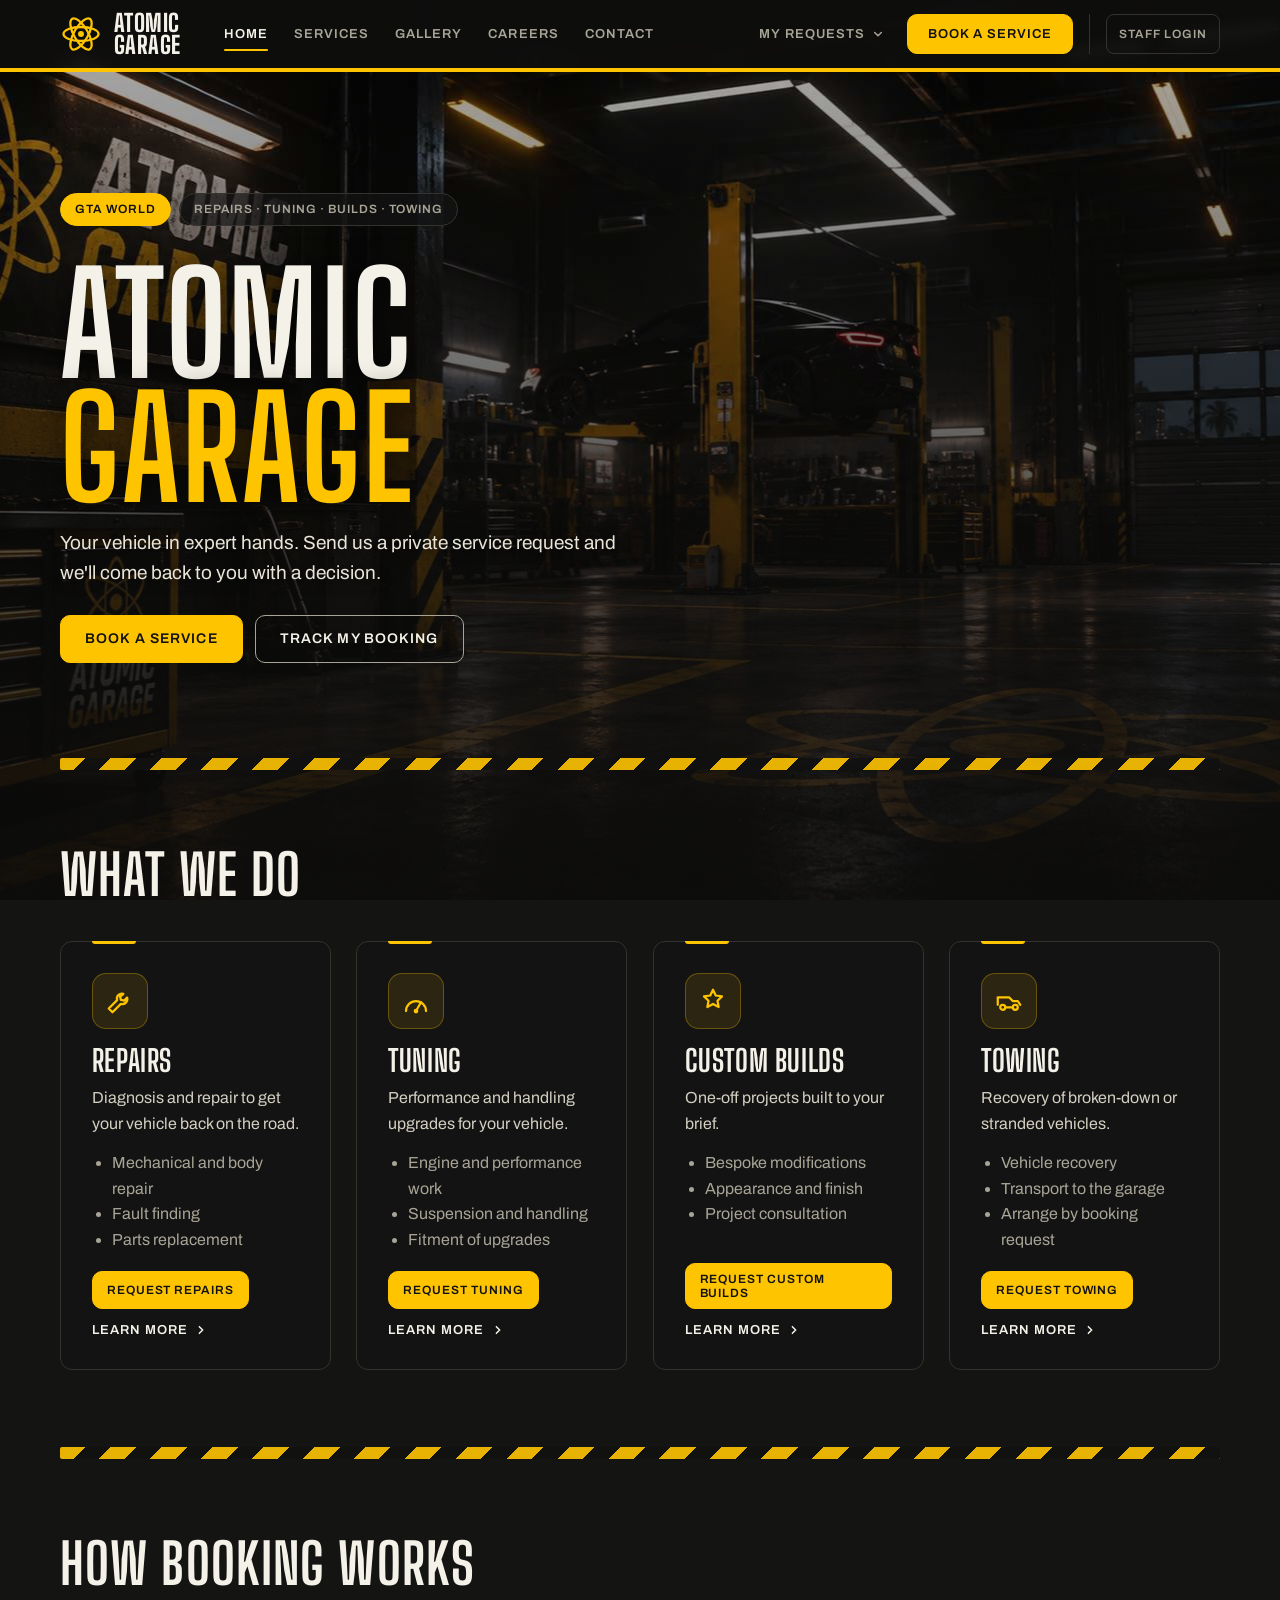
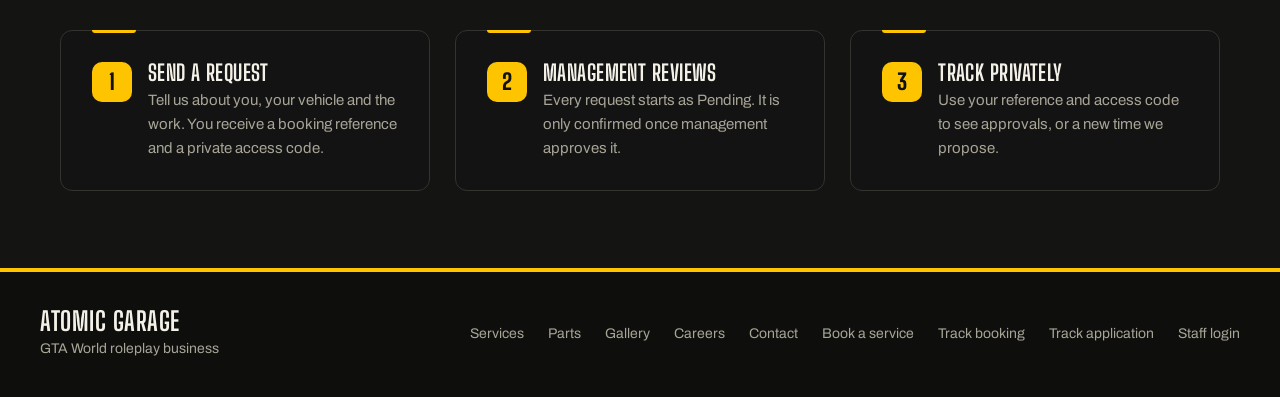
==== commit 416bda88: "Update index.html" ====
--- a/index.html
+++ b/index.html
@@ -124,6 +124,7 @@
 var STATUS_TEXT = {
   pending:"Your request has been received. It is NOT confirmed until the garage management approves it.",
   approved:"Management has approved this appointment.",
+  reschedule:"Management would like to move your appointment. Your current appointment stays in place until you confirm the new time below.",
   declined:"Unfortunately this request was declined.",
   alternative_proposed:"Management has suggested a different time. Please accept or decline it below. Nothing is confirmed yet.",
   alternative_accepted:"You accepted the proposed time. It is NOT confirmed until management gives final approval.",
@@ -135,12 +136,14 @@
   submitted:"Request submitted", approved:"Approved by management", declined:"Declined",
   alternative_proposed:"New time proposed", alternative_accepted:"You accepted the proposed time",
   alternative_declined:"You declined the proposed time", cancelled:"Cancelled",
+  reschedule_proposed:"Management proposed moving your appointment", reschedule_accepted:"You confirmed the new appointment time", reschedule_declined:"You kept your original appointment time", reschedule_withdrawn:"The proposed change was withdrawn",
   status_changed:"Status updated", in_progress:"Work started", completed:"Work completed"
 };
+var WTZ="UTC";   /* workshop time zone: every appointment time is shown in it, and labelled */
 function fmt(d){
   if(!d) return "—";
   var x=new Date(d); if(isNaN(x)) return "—";
-  return x.toLocaleString(undefined,{dateStyle:"medium",timeStyle:"short"});
+  return x.toLocaleString("en-GB",{day:"numeric",month:"short",year:"numeric",hour:"2-digit",minute:"2-digit",hour12:false,timeZone:WTZ})+" "+WTZ;
 }
 
 /* ---------- Supabase REST (publishable key; only 3 RPCs + settings read) ---------- */
@@ -388,7 +391,7 @@
     when:el("input",{id:"f-when",name:"preferred_at",type:"datetime-local",required:true,min:localInputMin()}),
     desc:el("textarea",{id:"f-desc",name:"description",maxlength:"2000",required:true})
   };
-  var whenBox=el("div",null,[I.when]);
+  var whenBox=el("div",null,[I.when]), pickHost=el("div");   /* pickHost holds the calendar so it can be rebuilt for each service */
   var hp=el("div",{class:"hp","aria-hidden":"true"},[el("label",{for:"f-web",text:"Leave this empty"}),el("input",{id:"f-web",name:"website",tabindex:"-1",autocomplete:"off"})]);
   var msg=el("div",{id:"formMsg",role:"alert"});
   var btn=el("button",{class:"btn",type:"submit",text:"Send request"});
@@ -402,7 +405,7 @@
   var cg=el("div",{class:"wz-svcs",role:"group","aria-label":"Type of service"});
   SERVICES.forEach(function(sv){var b=el("button",{type:"button",class:"wz-svc","aria-pressed":"false"},[
       el("span",{class:"wz-ic","aria-hidden":"true",text:SI[sv[0]]||"\u2022"}),el("strong",{text:sv[1]}),el("span",{class:"muted",text:sv[2]}),el("em",{class:"wz-price"})]);
-    b.onclick=function(){sel.value=sv[0];setErr("service","");Object.keys(cards).forEach(function(k){cards[k].setAttribute("aria-pressed",String(k===sv[0]))})};
+    b.onclick=function(){sel.value=sv[0];setErr("service","");if(calOn)loadSlots();Object.keys(cards).forEach(function(k){cards[k].setAttribute("aria-pressed",String(k===sv[0]))})};
     cards[sv[0]]=b;cg.appendChild(b)});
   if(sel.value&&cards[sel.value])cards[sel.value].setAttribute("aria-pressed","true");
   loadSettings().then(function(st){prices=(st&&st.service_prices)||{};Object.keys(cards).forEach(function(k){var t=prices[k];
@@ -427,7 +430,7 @@
   function summary(){sum.textContent="";var pr=prices[sel.value];
     [["Character",clean(I.name.value)],["Contact",clean(I.contact.value)],["Vehicle",clean(I.vehicle.value)+(clean(I.reg.value)?" ("+clean(I.reg.value)+")":"")],
      ["Service",(SVC[sel.value]||"\u2013")+(typeof pr==="string"&&pr.trim()?" \u2013 "+pr.trim():"")],["Work required",I.desc.value.trim()],
-     [calOn?"Appointment slot":"Preferred time (request only)",fmtD(I.when.value?new Date(I.when.value):null)],["Alternative time",alt.value?fmtD(new Date(alt.value)):"None"]
+     [calOn?"Appointment slot ("+WTZ+")":"Preferred time (request only)",calOn?fmt(I.when.value||null):fmtD(I.when.value?new Date(I.when.value):null)],["Alternative time",alt.value?fmtD(new Date(alt.value)):"None"]
     ].forEach(function(r){sum.appendChild(el("dt",{text:r[0]}));sum.appendChild(el("dd",{text:r[1]}))})}
   function show(i,quiet){cur=i;P.forEach(function(x,j){x.hidden=j!==i});
     [].forEach.call(prog.children,function(li,j){li.className=j===i?"on":j<i?"done":""});
@@ -438,12 +441,21 @@
   form.appendChild(prog);P.forEach(function(x){form.appendChild(x)});
   form.appendChild(el("div",{class:"wz-nav"},[back,next,btn]));show(0,true);
   card.appendChild(form); f.appendChild(card);
-  rpc("available_slots",{p_from:null,p_to:null}).then(function(r){
-    if(!r||!r.ok||!r.enabled)return;   /* calendar not set up: keep the plain date box */
-    I.when.type="hidden";I.when.value="";I.when.removeAttribute("min");
-    slotPicker(whenBox,r,function(iso){I.when.value=iso});calOn=true;var lb=document.querySelector('label[for="f-when"]');if(lb)lb.firstChild.textContent="Choose an available time";
-    var h=$("#f-when-h");if(h)h.textContent="Pick a day, then a free time. Times are shown in "+r.tz+".";
-  }).catch(function(){});
+  var slotSeq=0;
+  function loadSlots(){
+    var my=++slotSeq,svc=SVC[sel.value]?sel.value:null;
+    rpc("available_slots",{p_from:null,p_to:null,p_service:svc}).then(function(r){
+      if(my!==slotSeq||!r||!r.ok||!r.enabled)return;   /* calendar not set up: keep the plain date box */
+      if(r.tz)WTZ=r.tz;
+      if(!calOn){I.when.type="hidden";I.when.removeAttribute("min");whenBox.appendChild(pickHost);calOn=true}
+      I.when.value="";pickHost.textContent="";
+      slotPicker(pickHost,r,function(iso){I.when.value=iso});
+      var lb=document.querySelector('label[for="f-when"]');if(lb)lb.firstChild.textContent="Choose an available time";
+      var h=$("#f-when-h");if(h)h.textContent="Pick a day, then a free time. Times are shown in "+r.tz+(svc&&r.minutes?". This service needs "+r.minutes+" minutes, so only times with enough room are offered.":".");
+    }).catch(function(){});
+  }
+  sel.addEventListener("change",function(){if(calOn)loadSlots()});
+  loadSlots();
 
   var map={name:["f-name","Enter your character name (2 to 60 characters)."],contact:["f-contact","Enter in-character contact details (3 to 120 characters)."],
     vehicle:["f-vehicle","Enter the vehicle make and model (2 to 80 characters)."],service:["f-service","Choose a type of service."],
@@ -561,14 +573,18 @@
     var c=el("div",{class:"card"});
     c.appendChild(el("div",{class:"ref",text:b.reference}));
     c.appendChild(el("p",null,[el("span",{class:"badge "+b.status,text:STATUS[b.status]||b.status})]));
-    c.appendChild(el("p",{class:"notice",text:STATUS_TEXT[b.status]||""}));
+    c.appendChild(el("p",{class:"notice",text:STATUS_TEXT[b.status==="approved"&&b.reschedule_proposed_at?"reschedule":b.status]||""}));
     if(b.customer_message) c.appendChild(el("p",{class:"notice good"},[el("strong",{text:"Message from the garage: "}),b.customer_message]));
     var dl=el("dl");
     function add(k,v){ if(v==null||v==="") return; dl.appendChild(el("dt",{text:k})); dl.appendChild(el("dd",{text:v})); }
     add("Name",b.character_name); add("Service",SVC[b.service_type]||b.service_type); add("Vehicle",b.vehicle);
     add("Registration",b.vehicle_reg); add("Requested time",fmt(b.preferred_at));
+    if(b.timezone) WTZ=b.timezone;
     if(b.proposed_at) add("Proposed time",fmt(b.proposed_at));
     if(b.scheduled_at) add("Approved appointment",fmt(b.scheduled_at));
+    if(b.status==="approved"&&b.reschedule_proposed_at) add("Proposed new time",fmt(b.reschedule_proposed_at));
+    if(b.duration_minutes) add("Appointment length",b.duration_minutes+" minutes");
+    add("Time zone",WTZ);
     add("Work requested",b.description); add("Last update",fmt(b.updated_at));
     c.appendChild(dl);
 
@@ -585,6 +601,11 @@
       act.appendChild(el("div",{class:"btns"},[
         el("button",{class:"btn",type:"button",text:"Accept "+fmt(b.proposed_at),onclick:function(){call("accept_alternative")}}),
         el("button",{class:"btn alt",type:"button",text:"Decline this time",onclick:function(){call("decline_alternative")}})]));
+    }
+    if(b.status==="approved"&&b.reschedule_proposed_at){
+      act.appendChild(el("div",{class:"btns"},[
+        el("button",{class:"btn",type:"button",text:"Confirm "+fmt(b.reschedule_proposed_at),onclick:function(){call("accept_reschedule")}}),
+        el("button",{class:"btn alt",type:"button",text:"Keep "+fmt(b.scheduled_at),onclick:function(){call("decline_reschedule")}})]));
     }
     if(["pending","alternative_proposed","alternative_accepted","approved"].indexOf(b.status)>=0){
       act.appendChild(el("p",null,[el("button",{class:"btn sm alt",type:"button",text:"Cancel booking",onclick:function(){call("cancel","Cancel this booking?")}})]));
@@ -1126,4 +1147,4 @@
 })();
 </script>
 </body>
-</html>
+</html>
--- a/styles.css
+++ b/styles.css
@@ -2,10 +2,12 @@
   --bg:#141413;--panel:rgba(20,20,20,.88);--panel2:#242422;--ink:#f4f1e8;--mute:#a8a597;
   --line:#34332f;--acc:#ffc400;--accink:#111;--ok:#7bd88f;--warn:#ffb020;--bad:#ff7a6b;
   --r:12px;color-scheme:dark;
+  --wrap:1240px;--pad:clamp(20px,4vw,40px);--sec:clamp(48px,6vw,88px);--hh:72px;
 }
 *{box-sizing:border-box}
 html{scroll-behavior:smooth;-webkit-text-size-adjust:100%}
-body{margin:0;background:var(--bg);color:var(--ink);font:400 16px/1.55 Archivo,system-ui,sans-serif;min-height:100vh;
+body{margin:0;background:var(--bg);color:var(--ink);font:400 16px/1.6 Archivo,system-ui,sans-serif;min-height:100vh;min-height:100dvh;
+  display:flex;flex-direction:column;
   padding-left:env(safe-area-inset-left);padding-right:env(safe-area-inset-right)}
 body::before{content:"";position:fixed;inset:0;z-index:-1;pointer-events:none;
   background:linear-gradient(rgba(12,12,11,.30),rgba(12,12,11,.78) 70%,rgba(12,12,11,.9)),url(assets/garage-bg.jpg) center/cover no-repeat}
@@ -16,36 +18,68 @@
 .skip:focus{left:8px}
 .sr{position:absolute;width:1px;height:1px;overflow:hidden;clip:rect(0 0 0 0);white-space:nowrap}
 
-/* header */
+/* header: shared public navigation */
 .top{position:sticky;top:0;z-index:20;background:rgba(14,14,13,.94);border-bottom:4px solid var(--acc);
   -webkit-backdrop-filter:blur(6px);backdrop-filter:blur(6px);padding-top:env(safe-area-inset-top)}
-.top .in{max-width:1240px;margin:0 auto;display:flex;align-items:center;gap:12px;padding:10px 24px}
-.brand{display:flex;align-items:center;gap:12px;text-decoration:none;color:var(--ink);margin-right:auto}
+.top .in{max-width:var(--wrap);margin:0 auto;display:flex;align-items:center;gap:clamp(20px,2.4vw,40px);padding:12px var(--pad)}
+.brand{display:flex;align-items:center;gap:12px;text-decoration:none;color:var(--ink);flex:none}
 .brand svg{width:42px;height:42px;flex:none}
-.brand b{font:800 24px/.92 "Big Shoulders Display",sans-serif;text-transform:uppercase;letter-spacing:.02em}
-nav ul{list-style:none;margin:0;padding:0;display:flex;gap:2px;align-items:center}
-nav a{display:block;padding:10px 14px;border-radius:10px;color:var(--mute);text-decoration:none;font-weight:600;
-  text-transform:uppercase;font-size:13px;letter-spacing:.1em;white-space:nowrap;transition:background .15s,color .15s}
-nav a:hover{background:var(--panel2);color:var(--ink)}
-nav a[aria-current="page"]{background:var(--acc);color:var(--accink)}
-nav a.staff{border:1px solid var(--line);margin-left:8px}
-.menu{display:none;background:transparent;border:1px solid var(--line);color:var(--ink);border-radius:10px;padding:10px 14px;
-  font:600 13px Archivo,sans-serif;letter-spacing:.1em;text-transform:uppercase;cursor:pointer}
+.brand b{font:800 24px/.92 "Big Shoulders Display",sans-serif;text-transform:uppercase;letter-spacing:.02em;white-space:nowrap}
+nav#nav{flex:1;min-width:0;display:flex;align-items:center;justify-content:space-between;gap:24px}
+nav#nav ul{list-style:none;margin:0;padding:0;display:flex;align-items:center;gap:2px}
+nav#nav .nav-side{gap:12px}
+.nl{position:relative;display:inline-flex;align-items:center;justify-content:center;gap:8px;height:40px;padding:0 12px;border:0;border-radius:8px;
+  background:transparent;color:var(--mute);font:600 13px/1 Archivo,system-ui,sans-serif;text-transform:uppercase;letter-spacing:.08em;
+  text-decoration:none;white-space:nowrap;cursor:pointer;transition:background .15s,color .15s}
+.nl:hover{background:rgba(255,255,255,.07);color:var(--ink)}
+.nl[aria-current="page"]{color:var(--ink)}
+.nl[aria-current="page"]::after{content:"";position:absolute;left:12px;right:12px;bottom:3px;height:2px;border-radius:2px;background:var(--acc)}
+.btn.cta{min-height:40px;height:40px;padding:0 20px;font-size:13px;white-space:nowrap}
+.btn.cta[aria-current="page"]{box-shadow:0 0 0 2px var(--bg),0 0 0 4px var(--acc)}
+.nav-staff{margin-left:4px;padding-left:16px;border-left:1px solid var(--line)}
+.nl.staff{border:1px solid var(--line);font-size:12px;padding:0 12px}
+.nl.staff:hover{border-color:var(--mute)}
+.dd{position:relative}
+.dd-caret{transition:transform .18s}
+.dd.open .dd-caret{transform:rotate(180deg)}
+.dd.open>.dd-btn{background:rgba(255,255,255,.07);color:var(--ink)}
+.dd-menu{position:absolute;right:0;top:calc(100% + 14px);width:320px;z-index:30;padding:8px;
+  background:#1a1a18;border:1px solid var(--line);border-top:3px solid var(--acc);border-radius:10px;box-shadow:0 20px 44px rgba(0,0,0,.6)}
+.dd-menu li+li{margin-top:2px}
+.dd-menu a{display:flex;align-items:center;gap:14px;padding:12px;border-radius:8px;text-decoration:none;color:var(--ink);transition:background .15s,transform .15s}
+.dd-menu a:hover,.dd-menu a:focus-visible{background:rgba(255,255,255,.07);transform:translateX(2px)}
+.dd-ico{flex:none;display:grid;place-items:center;width:42px;height:42px;border-radius:10px;background:rgba(255,196,0,.1);border:1px solid rgba(255,196,0,.3);transition:background .15s,border-color .15s}
+.dd-ico svg{width:22px;height:22px;fill:none;stroke:var(--acc);stroke-width:1.8;stroke-linecap:round;stroke-linejoin:round;transition:stroke .15s}
+.dd-menu a:hover .dd-ico,.dd-menu a:focus-visible .dd-ico{background:var(--acc);border-color:var(--acc)}
+.dd-menu a:hover .dd-ico svg,.dd-menu a:focus-visible .dd-ico svg{stroke:var(--accink)}
+.dd-txt{min-width:0}
+.dd-menu b{display:block;font:600 13px/1.2 Archivo,system-ui,sans-serif;text-transform:uppercase;letter-spacing:.09em}
+.dd-menu small{display:block;margin-top:4px;color:var(--mute);font-size:13px;line-height:1.35}
+.dd-menu a[aria-current="page"] b{color:var(--acc)}
+.menu{display:none;align-items:center;gap:10px;margin-left:auto;height:44px;background:transparent;border:1px solid var(--line);color:var(--ink);border-radius:8px;padding:0 14px;
+  font:600 13px Archivo,sans-serif;letter-spacing:.09em;text-transform:uppercase;cursor:pointer}
+.menu:hover{border-color:var(--mute)}
+.menu-ico{display:grid;gap:4px;width:18px}
+.menu-ico i{display:block;height:2px;background:currentColor;border-radius:2px;transition:transform .2s,opacity .2s}
+.menu[aria-expanded="true"] .menu-ico i:nth-child(1){transform:translateY(6px) rotate(45deg)}
+.menu[aria-expanded="true"] .menu-ico i:nth-child(2){opacity:0}
+.menu[aria-expanded="true"] .menu-ico i:nth-child(3){transform:translateY(-6px) rotate(-45deg)}
 
 /* layout */
-main{max-width:1240px;margin:0 auto;padding:32px 24px 72px;outline:none}
-.card{position:relative;background:var(--panel);border:1px solid var(--line);border-radius:var(--r);padding:24px}
-.card::before{content:"";position:absolute;left:24px;top:-1px;width:44px;height:3px;background:var(--acc);border-radius:0 0 3px 3px}
-.grid{display:grid;gap:20px}
+main{flex:1 0 auto;width:100%;max-width:var(--wrap);margin:0 auto;padding:clamp(32px,4vw,56px) var(--pad) clamp(56px,6vw,96px);outline:none}
+main.narrow>*{max-width:920px}
+.card{position:relative;background:var(--panel);border:1px solid var(--line);border-radius:var(--r);padding:clamp(22px,2.4vw,32px);transition:border-color .2s,transform .2s}
+.card::before{content:"";position:absolute;left:clamp(22px,2.4vw,32px);top:-1px;width:44px;height:3px;background:var(--acc);border-radius:0 0 3px 3px}
+.grid{display:grid;gap:clamp(16px,2vw,28px)}
 .g2{grid-template-columns:repeat(2,1fr)}.g3{grid-template-columns:repeat(3,1fr)}.g4{grid-template-columns:repeat(4,1fr)}
 .gf{grid-template-columns:repeat(auto-fit,minmax(280px,1fr))}
-.sp{margin-top:20px}.sp2{margin-top:40px}
+.sp{margin-top:24px}.sp2{margin-top:var(--sec)}
 .muted{color:var(--mute)}
-.hazard{height:14px;border-radius:2px;margin:36px 0;opacity:.9;
+.hazard{height:12px;border-radius:2px;margin:var(--sec) 0;opacity:.9;
   background:repeating-linear-gradient(135deg,var(--acc) 0 18px,#111 18px 36px)}
 
 /* hero */
-.hero{min-height:min(74vh,640px);display:flex;flex-direction:column;justify-content:center;align-items:flex-start;padding:48px 0 24px;position:relative}
+.hero{min-height:min(62vh,580px);display:flex;flex-direction:column;justify-content:center;align-items:flex-start;padding:clamp(24px,4vw,56px) 0 0;position:relative}
 .hero h1{font-size:clamp(56px,11vw,150px);line-height:.88;margin:14px 0 0;text-shadow:0 4px 30px rgba(0,0,0,.7)}
 .hero h1 span{color:var(--acc)}
 .hero p{max-width:52ch;font-size:19px;color:#e9e5d8;text-shadow:0 2px 14px rgba(0,0,0,.8);margin:18px 0 26px}
@@ -56,26 +90,29 @@
 .chips{display:flex;flex-wrap:wrap;gap:8px;margin:0 0 22px}
 
 /* buttons */
-.btn,button.btn{display:inline-flex;align-items:center;justify-content:center;gap:8px;min-height:48px;padding:12px 24px;border:0;border-radius:10px;
+.btn,button.btn{display:inline-flex;align-items:center;justify-content:center;gap:8px;min-height:48px;padding:12px 24px;border:1px solid var(--acc);border-radius:10px;
   background:var(--acc);color:var(--accink);font:600 14px Archivo,sans-serif;text-transform:uppercase;letter-spacing:.08em;text-decoration:none;cursor:pointer;
   transition:filter .15s,transform .15s}
 .btn:hover{filter:brightness(1.08);transform:translateY(-1px)}
 .btn:active{transform:none}
-.btn.alt{background:transparent;color:var(--ink);border:1px solid var(--mute)}
+.btn.alt{background:transparent;color:var(--ink);border-color:var(--mute)}
 .btn.alt:hover{border-color:var(--acc);color:var(--acc)}
 .btn.sm{min-height:38px;padding:8px 14px;font-size:12px}
 .btn[disabled]{opacity:.55;cursor:not-allowed;transform:none;filter:none}
 
 /* section heads */
-.head{margin-bottom:22px}
+.head{margin-bottom:clamp(24px,3vw,40px)}
 .head h2{font-size:clamp(34px,5vw,56px)}
-.head p{color:var(--mute);margin:8px 0 0;max-width:62ch}
+.head p{color:var(--mute);margin:12px 0 0;max-width:62ch;font-size:17px}
 .ico{width:56px;height:56px;border-radius:14px;background:rgba(255,196,0,.1);border:1px solid rgba(255,196,0,.3);display:grid;place-items:center;margin-bottom:16px}
 .ico svg{width:30px;height:30px;stroke:var(--acc);fill:none;stroke-width:1.8;stroke-linecap:round;stroke-linejoin:round}
+.svc{display:flex;flex-direction:column;align-items:flex-start}
+.svc .btn{margin-top:auto}
+.svc ul{flex:1}
 .svc h3{font-size:30px;margin-bottom:10px}
 .svc p{margin:0 0 14px;color:#d3cfc1}
 .svc ul{margin:0 0 18px;padding-left:20px;color:var(--mute)}
-.step{display:flex;gap:14px;align-items:flex-start}
+.step{display:flex;gap:16px;align-items:flex-start}
 .step .n{flex:none;width:40px;height:40px;border-radius:10px;background:var(--acc);color:var(--accink);display:grid;place-items:center;font:800 22px "Big Shoulders Display",sans-serif}
 .step h3{font-size:22px;margin-bottom:4px}.step p{margin:0;color:var(--mute);font-size:15px}
 
@@ -94,7 +131,7 @@
 
 /* forms */
 form{display:block}
-label{display:block;font-size:14px;color:var(--mute);margin:16px 0 6px;font-weight:600}
+label{display:block;font-size:14px;color:var(--mute);margin:20px 0 8px;font-weight:600}
 label .opt{font-weight:400}
 input,select,textarea{width:100%;min-height:48px;padding:12px 14px;border-radius:10px;border:1px solid var(--line);background:var(--panel2);color:var(--ink);font:inherit}
 textarea{min-height:140px;resize:vertical}
@@ -104,7 +141,7 @@
 .err{color:var(--bad);font-size:14px;margin:6px 0 0;min-height:0}
 .hint{color:var(--mute);font-size:13px;margin:6px 0 0}
 .hp{position:absolute!important;left:-9999px;width:1px;height:1px;overflow:hidden}
-.row2{display:grid;grid-template-columns:1fr 1fr;gap:0 20px}
+.row2{display:grid;grid-template-columns:1fr 1fr;gap:0 24px}
 .notice{border-left:4px solid var(--acc);background:rgba(255,196,0,.08);padding:14px 16px;border-radius:6px;margin:0 0 6px;font-size:15px}
 .notice.bad{border-color:var(--bad);background:rgba(255,122,107,.1)}
 .notice.good{border-color:var(--ok);background:rgba(123,216,143,.1)}
@@ -133,22 +170,34 @@
 .toast.on{opacity:1;transform:translate(-50%,0)}
 
 /* footer */
-footer{border-top:4px solid var(--acc);background:rgba(14,14,13,.94);padding:28px 24px calc(28px + env(safe-area-inset-bottom))}
-footer .in{max-width:1240px;margin:0 auto;display:flex;flex-wrap:wrap;gap:16px 32px;justify-content:space-between;align-items:center;color:var(--mute);font-size:14px}
-footer a{color:var(--mute)}footer a:hover{color:var(--acc)}
-
+footer{flex:none;border-top:4px solid var(--acc);background:rgba(14,14,13,.94);padding:36px var(--pad) calc(36px + env(safe-area-inset-bottom))}
+footer .in{max-width:var(--wrap);margin:0 auto;display:flex;flex-wrap:wrap;gap:20px 48px;justify-content:space-between;align-items:center;color:var(--mute);font-size:14px}
+.f-brand{display:flex;flex-direction:column;gap:4px}
+.f-brand b{font-size:26px;color:var(--ink);line-height:1}
+.f-links{display:flex;flex-wrap:wrap;gap:8px 24px}
+footer a{color:var(--mute);text-decoration:none}footer a:hover{color:var(--acc);text-decoration:underline}
+
+@media(max-width:1239px){
+  .menu{display:inline-flex}
+  nav#nav{position:absolute;left:0;right:0;top:100%;display:none;flex-direction:column;align-items:stretch;gap:0;
+    max-height:calc(100vh - var(--hh) - env(safe-area-inset-top));max-height:calc(100dvh - var(--hh) - env(safe-area-inset-top));overflow-y:auto;
+    background:rgba(14,14,13,.98);border-bottom:4px solid var(--acc);padding:8px var(--pad) 20px}
+  nav#nav.open{display:flex}
+  nav#nav ul{flex-direction:column;align-items:stretch;gap:2px}
+  nav#nav .nav-side{gap:2px;margin-top:8px;padding-top:12px;border-top:1px solid var(--line)}
+  .nl{justify-content:flex-start;height:48px;padding:0 12px}
+  .nl[aria-current="page"]::after{left:12px;right:auto;width:28px;bottom:8px}
+  .dd-btn{justify-content:space-between;width:100%}
+  .dd-menu{position:static;width:auto;margin:2px 0 6px 12px;box-shadow:none;background:transparent;border:0;border-left:2px solid var(--line);border-radius:0;padding:2px 0}
+  .btn.cta{height:48px;min-height:48px;margin-top:8px;width:100%}
+  .nav-staff{margin:12px 0 0;padding:12px 0 0;border-left:0;border-top:1px solid var(--line)}
+  .nl.staff{width:100%;justify-content:center}
+}
 @media(max-width:960px){
   .g3,.g4{grid-template-columns:repeat(2,1fr)}
-  .menu{display:inline-block}
-  nav{position:absolute;left:0;right:0;top:100%;background:rgba(14,14,13,.98);border-bottom:4px solid var(--acc);display:none}
-  nav.open{display:block}
-  nav ul{flex-direction:column;align-items:stretch;padding:8px 16px 16px}
-  nav a{padding:14px}
-  nav a.staff{margin:6px 0 0}
 }
 @media(max-width:640px){
-  main{padding:20px 16px 56px}
-  .top .in{padding:8px 16px}
+  .top .in{padding-top:8px;padding-bottom:8px}
   .g2,.g3,.g4,.row2{grid-template-columns:1fr}
   .hero{min-height:0;padding:28px 0 8px}
   .hero p{font-size:17px}
@@ -192,8 +241,10 @@
 @keyframes cSpin{to{transform:translateY(-50%) rotate(360deg)}}
 @keyframes cPulse{0%{box-shadow:0 0 0 0 rgba(123,216,143,.55)}70%,100%{box-shadow:0 0 0 8px rgba(123,216,143,0)}}
 .c-anchor{scroll-margin-top:96px}
+.c-sec{margin-top:var(--sec)}
+.c-sec .head{margin-bottom:clamp(24px,3vw,40px)}
 .c-hero{position:relative;overflow:hidden;border:1px solid var(--line);border-radius:16px;
-  padding:clamp(32px,7vw,88px) clamp(20px,5vw,64px) clamp(44px,8vw,96px);
+  padding:clamp(32px,6vw,80px) clamp(22px,5vw,72px) clamp(48px,7vw,96px);
   background:linear-gradient(100deg,rgba(10,10,9,.94) 0%,rgba(10,10,9,.82) 55%,rgba(10,10,9,.55) 100%),
     repeating-linear-gradient(135deg,transparent 0 22px,rgba(255,196,0,.05) 22px 44px);
   box-shadow:0 30px 80px rgba(0,0,0,.45)}
@@ -208,9 +259,10 @@
 .c-atom{position:absolute;right:-6%;top:50%;width:min(520px,72%);aspect-ratio:1;transform:translateY(-50%);color:var(--acc);opacity:.11;pointer-events:none;animation:cSpin 70s linear infinite}
 .c-why .card{animation:cUp .6s both;animation-delay:var(--d,0s);transition:transform .2s,border-color .2s}
 .c-why .card:hover{transform:translateY(-4px);border-color:rgba(255,196,0,.5)}
-.c-why h3{font-size:28px;margin-bottom:8px}.c-why p{margin:0;color:#d3cfc1;font-size:15px}
-.c-roles{display:grid;grid-template-columns:repeat(3,1fr);gap:16px;margin:0 0 6px}
-.c-role{position:relative;display:flex;flex-direction:column;gap:6px;padding:20px;border:1px solid var(--line);border-radius:var(--r);background:var(--panel2);
+.c-why .card{display:flex;flex-direction:column}
+.c-why h3{font-size:28px;margin-bottom:10px}.c-why p{margin:0;color:#d3cfc1;font-size:15px}
+.c-roles{display:grid;grid-template-columns:repeat(3,1fr);gap:clamp(16px,2vw,24px);margin:0 0 6px}
+.c-role{position:relative;display:flex;flex-direction:column;gap:6px;padding:clamp(20px,2vw,28px);border:1px solid var(--line);border-radius:var(--r);background:var(--panel2);
   cursor:pointer;transition:border-color .2s,transform .2s,box-shadow .2s,background .2s}
 .c-role:hover{transform:translateY(-3px);border-color:var(--acc)}
 .c-role.on{border-color:var(--acc);box-shadow:0 0 0 1px var(--acc) inset,0 14px 36px rgba(0,0,0,.4);background:rgba(255,196,0,.07)}
@@ -246,43 +298,73 @@
 @media(max-width:980px){.c-roles{grid-template-columns:1fr}.c-role h3{font-size:30px}}
 @media(max-width:640px){.c-hero p{font-size:17px}.c-flow{grid-template-columns:1fr 1fr}.c-atom{opacity:.07}}
 
-/* ---------- application tracking: interview card, outcome, timeline tones ---------- */
-.iv{border-color:rgba(255,196,0,.4)}
-.iv-top{display:flex;justify-content:space-between;align-items:center;gap:12px;flex-wrap:wrap;margin-bottom:14px}
-.iv-top h3{margin:0}
-.iv-main{display:flex;gap:20px;align-items:center;padding:18px;border:1px solid var(--line);border-radius:12px;background:rgba(0,0,0,.3);margin-bottom:18px}
-.iv-cal{flex:0 0 84px;text-align:center;border:1px solid var(--line);border-radius:10px;overflow:hidden;background:var(--panel2)}
-.iv-cal b{display:block;background:var(--acc);color:var(--accink);font:700 12px Archivo,sans-serif;letter-spacing:.16em;text-transform:uppercase;padding:5px 0}
-.iv-cal span{display:block;font:800 42px/1.05 "Big Shoulders Display",sans-serif;padding:6px 0 0}
-.iv-cal em{display:block;font-style:normal;font-size:12px;color:var(--mute);padding:0 0 8px;text-transform:uppercase;letter-spacing:.1em}
-.iv-when{display:flex;flex-direction:column;gap:4px;min-width:0}
-.iv-when strong{font-size:20px}
-.iv-time{font:700 26px/1.1 "Big Shoulders Display",sans-serif;letter-spacing:.03em;color:var(--acc)}
-.iv-when small{color:var(--mute)}
-.iv-rel{align-self:flex-start;margin-top:6px;padding:3px 12px;border-radius:999px;border:1px solid var(--line);font-size:12px;font-weight:600;color:var(--ink)}
-.iv-req{margin-top:16px;padding:14px 16px;border:1px dashed var(--warn);border-radius:10px;background:rgba(255,176,32,.07)}
-.iv-req p{margin:6px 0 0}
-.iv-form{margin-top:20px;padding:18px;border:1px solid var(--line);border-radius:12px;background:rgba(0,0,0,.25)}
-.iv-form textarea{min-height:96px}
-.iv-form small{display:block;margin-top:6px}
-.badge.i-invited{border-color:var(--acc);color:var(--acc)}
-.badge.i-confirmed,.badge.i-completed{border-color:var(--ok);color:var(--ok)}
-.badge.i-reschedule_requested{border-color:var(--warn);color:var(--warn)}
-.badge.i-cancelled,.badge.i-no_show{border-color:var(--bad);color:var(--bad)}
-.outcome{text-align:center;padding:30px 24px}
-.outcome h3{font-size:40px;margin:0 0 8px}
-.outcome p{margin:0;font-size:17px}
-.outcome.good{border-color:var(--ok);background:rgba(123,216,143,.09)}
-.outcome.good h3{color:var(--ok)}
-.outcome.bad{border-color:var(--bad);background:rgba(255,122,107,.08)}
-.outcome.bad h3{color:var(--bad)}
-.tl li.ok::before{background:var(--ok)}
-.tl li.warn::before{background:var(--warn)}
-.tl li.bad::before{background:var(--bad)}
-@media(max-width:640px){
-  .iv-main{flex-direction:column;align-items:flex-start;padding:16px}
-  .iv-cal{flex-basis:auto;width:84px}
-  .iv-time{font-size:24px}
-  .outcome h3{font-size:32px}
-  .iv .btns .btn{width:100%}
-}
+/* shared hover treatment for interactive cards on every public page */
+.svc:hover,.c-why .card:hover,.wz-svc:hover,.c-role:hover:not(.closed){border-color:rgba(255,196,0,.55)}
+.svc:hover,.c-why .card:hover{transform:translateY(-3px)}
+.cta-strip{display:flex;flex-wrap:wrap;align-items:center;justify-content:space-between;gap:20px 32px}
+.cta-strip h3{font-size:32px;margin-bottom:6px}.cta-strip p{margin:0;max-width:56ch}
+
+/* careers: application panel is visually separate from the page introduction */
+.c-pos{margin-top:0}
+.c-wiz{padding:clamp(24px,4vw,48px);border-color:rgba(255,196,0,.4);background:rgba(16,16,15,.94);box-shadow:0 30px 80px rgba(0,0,0,.45);overflow:hidden}
+.c-wiz::before{left:0;top:0;width:100%;height:10px;border-radius:0;background:repeating-linear-gradient(135deg,var(--acc) 0 18px,#111 18px 36px)}
+.c-wiz>*:first-child{margin-top:10px}
+.c-apply-h{padding-bottom:clamp(18px,2.4vw,28px);margin-bottom:clamp(18px,2.4vw,28px);border-bottom:1px solid var(--line)}
+.c-apply-h h3{font-size:clamp(30px,3.6vw,44px);color:var(--acc)}
+.c-apply-h p{margin:10px 0 0;color:var(--mute);max-width:62ch}
+.wz-prog{margin-bottom:clamp(24px,3vw,36px)}
+.wz-h{margin-bottom:20px}
+.c-role h3{font-size:clamp(28px,2.4vw,34px);line-height:1.02}
+/* equal-size role cards: rows line up across cards (subgrid), with a flex fallback */
+@media(min-width:981px){
+  @supports (grid-template-rows:subgrid){
+    .c-roles{row-gap:0}
+    .c-role{display:grid;grid-row:span 8;grid-template-rows:subgrid;row-gap:0;gap:0}
+    .c-role>*{margin-top:0}
+    .c-role .c-role-top{margin-bottom:8px}
+    .c-role .c-role-tag{margin:6px 0 10px}
+    .c-role h4{margin:14px 0 6px}
+    .c-role .c-pick{margin-top:22px;align-self:end}
+    .c-role ul:last-of-type{margin-bottom:0}
+  }
+}
+.c-why .card,.c-hero .chips,.c-hero h1,.c-hero p,.c-hero .btns{animation-duration:.6s}
+
+/* service cards: subtle hover + Learn more */
+.svc{scroll-margin-top:96px}
+.svc .ico{transition:background .2s,border-color .2s,transform .2s}
+.svc:hover,.svc:focus-within{box-shadow:0 18px 40px rgba(0,0,0,.35)}
+.svc:hover .ico,.svc:focus-within .ico{background:rgba(255,196,0,.2);border-color:rgba(255,196,0,.6);transform:translateY(-2px)}
+.svc .btn{margin-top:0}
+.svc-act{margin-top:auto;display:flex;flex-direction:column;align-items:flex-start;gap:14px}
+.learn{display:inline-flex;align-items:center;gap:8px;color:var(--ink);text-decoration:none;font:600 13px/1.2 Archivo,system-ui,sans-serif;text-transform:uppercase;letter-spacing:.08em;transition:color .15s}
+.learn svg{transition:transform .18s}
+.learn:hover,.svc:hover .learn{color:var(--acc)}
+.learn:hover svg,.svc:hover .learn svg{transform:translateX(3px)}
+.svc.flash{animation:svcFlash 1.8s ease-out}
+@keyframes svcFlash{0%,35%{border-color:var(--acc);box-shadow:0 0 0 3px rgba(255,196,0,.35)}100%{box-shadow:0 0 0 0 rgba(255,196,0,0)}}
+.svc:focus{outline:none}
+.svc:focus-visible{outline:3px solid var(--acc);outline-offset:2px}
+
+/* live garage status */
+.status{margin-top:clamp(24px,3vw,40px);background:var(--panel);border:1px solid var(--line);border-radius:var(--r);padding:clamp(18px,2vw,26px) clamp(20px,2.4vw,32px)}
+.status-h{display:flex;align-items:center;justify-content:space-between;gap:12px;margin-bottom:18px}
+.status-h h3{font-size:26px;display:flex;align-items:center;gap:12px}
+.status-h small{color:var(--mute);font-size:13px}
+.live{flex:none;width:9px;height:9px;border-radius:50%;background:var(--ok);animation:cPulse 1.8s infinite}
+.status-grid{display:grid;grid-template-columns:repeat(auto-fit,minmax(230px,1fr));gap:20px clamp(20px,3vw,40px)}
+.st-cell{padding-left:16px;border-left:2px solid rgba(255,196,0,.4);min-width:0}
+.st-cell p{margin:0}
+.st-l{color:var(--mute);font-size:13px;margin-bottom:4px!important}
+.st-v{font-weight:600;font-size:17px;line-height:1.35;white-space:pre-line;overflow-wrap:anywhere}
+.st-s{color:var(--mute);font-size:13px;margin-top:2px!important}
+.st-a{display:inline-block;margin-top:8px;font-size:14px;font-weight:600}
+@media(max-width:640px){.status-h{align-items:flex-start;flex-direction:column;gap:4px}}
+
+/* interview invitation card (Track Application) */
+.iv-card{border-left:4px solid var(--acc)}
+.iv-actions{display:flex;flex-wrap:wrap;gap:12px;margin-top:18px}
+.iv-form{margin-top:16px;padding-top:6px;border-top:1px solid var(--line)}
+.iv-card dl{margin-top:14px}
+@media(max-width:600px){.iv-actions .btn{width:100%}}
+.iv-card .tl{margin-top:24px}
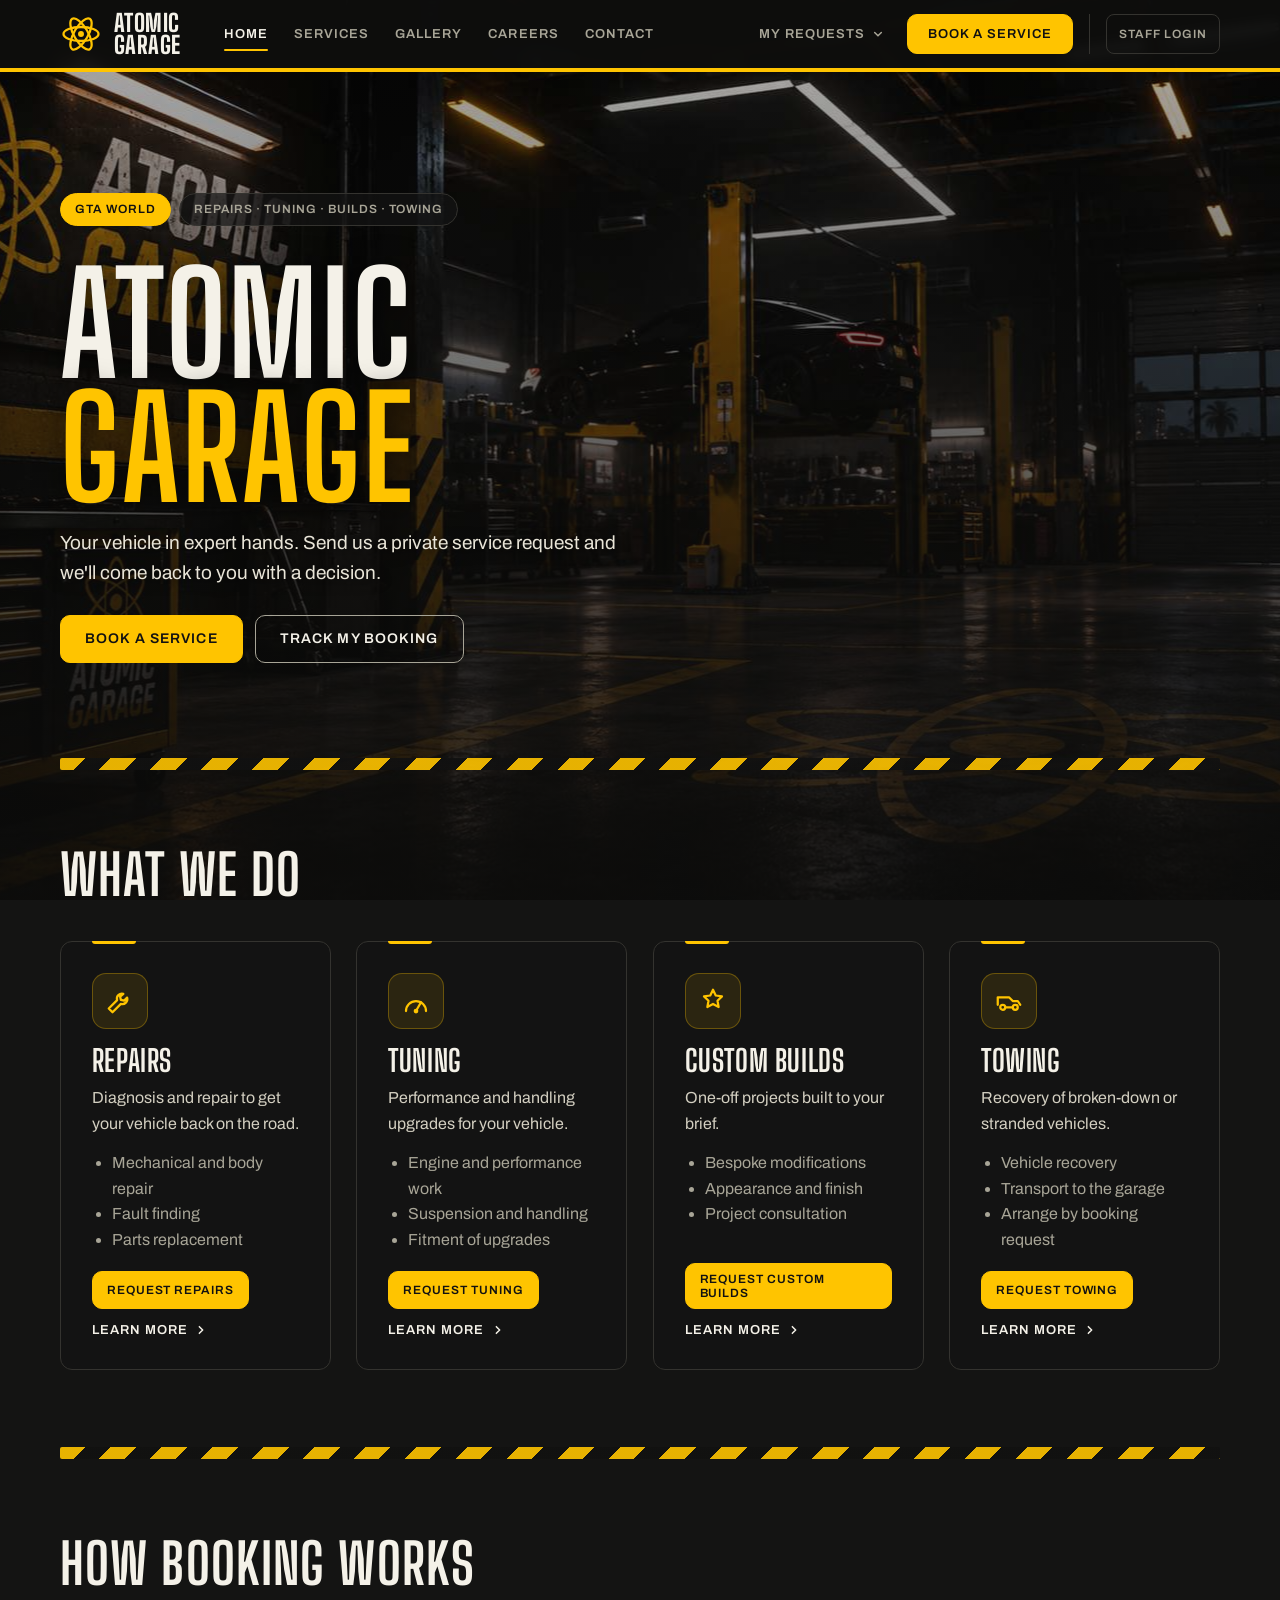
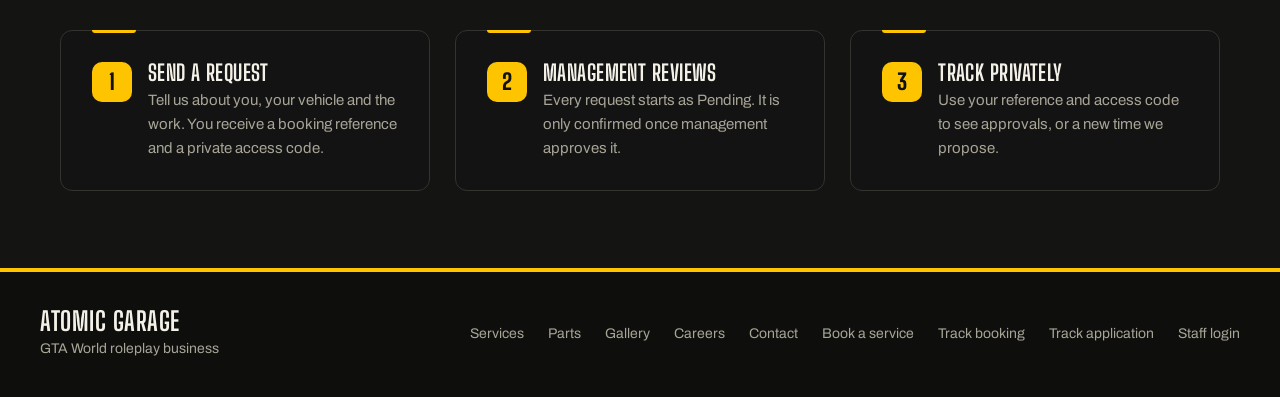
==== commit c2d43402: "Update invoice script and add new invoice status" ====
--- a/index.html
+++ b/index.html
@@ -76,6 +76,127 @@
 <div class="toast" id="toast" role="status" aria-live="polite"></div>
 
 <script src="config.js"></script>
+<script>/*INVDOC-START*/
+/* ===== Atomic Garage invoice document: real PDF (no libraries), HTML view and print =====
+   Input (same for staff and customers):
+   {business:{name,payment_terms,footer_note},number,status,issued_at,booking_reference,customer_name,vehicle,vehicle_reg,service_type,notes,
+    lines:[{kind,description,quantity,unit_price,percent,line_total}],parts_total,labour_total,charges_total,discount_total,total,paid_total,balance,
+    payments:[{amount,method,reference,at}]} */
+(function(){
+"use strict";
+var W1=[278,278,355,556,556,889,667,191,333,333,389,584,278,333,278,278,556,556,556,556,556,556,556,556,556,556,278,278,584,584,584,556,1015,667,667,722,722,667,611,778,722,278,500,667,556,833,722,778,667,778,722,667,611,722,667,944,667,667,611,278,278,278,469,556,333,556,556,500,556,556,278,556,556,222,222,500,222,833,556,556,556,556,333,500,278,556,500,722,500,500,500,334,260,334,584];
+var W2=[278,333,474,556,556,889,722,238,333,333,389,584,278,333,278,278,556,556,556,556,556,556,556,556,556,556,333,333,584,584,584,611,975,722,722,722,722,667,611,778,722,278,556,722,611,833,722,778,667,778,722,667,611,722,667,944,667,667,611,333,278,333,584,556,333,556,611,556,611,556,333,611,611,278,278,556,278,889,611,611,611,611,389,556,333,611,556,778,556,556,500,389,280,389,584];
+var METHOD={cash:"Cash",bank_transfer:"Bank transfer",card:"Card",other:"Other"};
+function clean(s){return String(s==null?"":s).replace(/[\r\n\t]+/g," ").replace(/[^\x20-\x7e\xa0-\xff]/g,"?")}
+function esc(s){return String(s==null?"":s).replace(/[&<>"']/g,function(c){return{"&":"&amp;","<":"&lt;",">":"&gt;",'"':"&quot;","'":"&#39;"}[c]})}
+function money(n){n=Number(n||0);var neg=n<0;n=Math.abs(n);return(neg?"-":"")+"$"+n.toFixed(2).replace(/\B(?=(\d{3})+(?!\d))/g,",")}
+function qty(l){var q=parseFloat(Number(l.quantity).toFixed(2));return l.kind==="labour"?q+" h":String(q)}
+function dt(x){if(!x)return"";var d=new Date(x);return isNaN(d)?"":d.toLocaleDateString("en-GB",{day:"numeric",month:"short",year:"numeric"})}
+function unit(l){return l.percent!=null?parseFloat(Number(l.percent))+"%":(l.unit_price==null?"":money(l.unit_price))}
+function sw(s,bold,size){var t=bold?W2:W1,n=0;for(var i=0;i<s.length;i++){var c=s.charCodeAt(i);n+=(c>=32&&c<127)?t[c-32]:556}return n*size/1000}
+function wrap(s,bold,size,max){s=clean(s);var out=[],cur="";s.split(" ").forEach(function(w){
+  while(sw(w,bold,size)>max&&w.length>1){var k=w.length-1;while(k>1&&sw(w.slice(0,k),bold,size)>max)k--;if(cur){out.push(cur);cur=""}out.push(w.slice(0,k));w=w.slice(k)}
+  var t=cur?cur+" "+w:w;if(sw(t,bold,size)<=max)cur=t;else{if(cur)out.push(cur);cur=w}});if(cur)out.push(cur);return out.length?out:[""]}
+function pesc(s){return s.replace(/\\/g,"\\\\").replace(/\(/g,"\\(").replace(/\)/g,"\\)")}
+function f2(n){return(Math.round(n*100)/100).toString()}
+
+function statusText(d){return d.status==="voided"?"VOID":d.status==="paid"?"PAID IN FULL":""}
+
+function buildPdf(d){
+  var H=842,M=48,R=547,pages=[],ops=[],y=0;
+  function newPage(){ops=[];pages.push(ops);y=52}
+  function text(x,yy,s,size,bold,align,gray){s=pesc(clean(s));if(align==="r")x-=sw(clean(arguments[2]),bold,size);
+    ops.push("BT /"+(bold?"F2":"F1")+" "+size+" Tf "+(gray?gray+" g ":"0 g ")+f2(x)+" "+f2(H-yy)+" Td ("+s+") Tj ET")}
+  function rect(x,yy,w,h,g){ops.push(g+" g "+f2(x)+" "+f2(H-yy-h)+" "+f2(w)+" "+f2(h)+" re f 0 g")}
+  function rule(yy,g){ops.push((g||"0.75")+" G 0.6 w "+M+" "+f2(H-yy)+" m "+R+" "+f2(H-yy)+" l S")}
+  function need(h){if(y+h>H-70){newPage()}}
+  newPage();
+  var biz=d.business||{};
+  text(M,y+10,biz.name||"Atomic Garage",20,true);
+  text(R,y+10,"INVOICE",20,true,"r");
+  y+=30;
+  text(R,y,"No. "+(d.number||"DRAFT"),11,true,"r");y+=14;
+  if(d.issued_at){text(R,y,"Issued "+dt(d.issued_at),10,false,"r","0.35");y+=13}
+  var st=statusText(d);if(st){text(R,y+4,st,13,true,"r",d.status==="voided"?"0.45":"0.1");y+=16}
+  y=Math.max(y,104);rule(y);y+=22;
+  text(M,y,"BILLED TO",8,true,null,"0.45");text(310,y,"JOB",8,true,null,"0.45");y+=14;
+  var y0=y;
+  text(M,y,d.customer_name||"",12,true);y+=15;
+  var left=[];if(d.vehicle)left.push(d.vehicle+(d.vehicle_reg?" ("+d.vehicle_reg+")":""));
+  left.forEach(function(s){wrap(s,false,10,230).forEach(function(l){text(M,y,l,10,false);y+=13})});
+  var yy=y0;
+  text(310,yy,"Booking "+(d.booking_reference||""),10,false);yy+=13;
+  if(d.service_type)text(310,yy,d.service_type,10,false);yy+=13;
+  y=Math.max(y,yy)+14;
+  /* table */
+  var cx={q:395,u:470,a:R};
+  function head(){rect(M,y-11,R-M,19,"0.93");text(M+6,y+2,"Description",9,true);text(cx.q,y+2,"Qty",9,true,"r");text(cx.u,y+2,"Unit price",9,true,"r");text(cx.a-6,y+2,"Amount",9,true,"r");y+=22}
+  head();
+  (d.lines||[]).forEach(function(l){
+    var ls=wrap(l.description,false,10,cx.q-M-70),h=ls.length*13+6;need(h);if(y<60)head();
+    ls.forEach(function(s,i){text(M+6,y+i*13,s,10,false)});
+    text(cx.q,y,qty(l),10,false,"r");text(cx.u,y,unit(l),10,false,"r");text(cx.a-6,y,money(l.line_total),10,false,"r");
+    y+=h-6+6;rule(y-9,"0.88")});
+  y+=8;
+  function tot(label,val,bold,big){need(20);text(R-150,y,label,big?12:10,bold,null,bold?null:"0.3");text(R-6,y,val,big?12:10,bold,"r");y+=big?19:15}
+  tot("Parts",money(d.parts_total));tot("Labour",money(d.labour_total));
+  if(Number(d.charges_total)>0)tot("Additional charges",money(d.charges_total));
+  if(Number(d.discount_total)>0)tot("Discounts","-"+money(d.discount_total));
+  rule(y-9);y+=4;tot("Total",money(d.total),true,true);
+  if(Number(d.paid_total)>0)tot("Paid",money(d.paid_total));
+  tot(d.status==="voided"?"Balance (void)":"Balance due",money(d.status==="voided"?0:d.balance),true,true);
+  var pays=(d.payments||[]);
+  if(pays.length&&d.status!=="voided"){y+=8;need(30+pays.length*14);text(M,y,"PAYMENTS RECEIVED",8,true,null,"0.45");y+=14;
+    pays.forEach(function(p){text(M,y,dt(p.at)+"  -  "+(METHOD[p.method]||p.method)+(p.reference?"  ("+p.reference+")":""),10,false);text(R-6,y,money(p.amount),10,false,"r");y+=14})}
+  function block(title,s){if(!s)return;y+=10;wrap(s,false,10,R-M).forEach(function(l,i){need(30);if(i===0&&title){text(M,y,title,8,true,null,"0.45");y+=13}text(M,y,l,10,false);y+=13})}
+  block("NOTES",d.notes);block("PAYMENT TERMS",biz.payment_terms);
+  y+=14;need(40);
+  wrap("Payments for this invoice are made in character on GTA World. No real money is involved.",false,9,R-M).forEach(function(l){text(M,y,l,9,false,null,"0.4");y+=12});
+  if(biz.footer_note)wrap(biz.footer_note,false,9,R-M).forEach(function(l){need(14);text(M,y,l,9,false,null,"0.4");y+=12});
+  /* assemble */
+  var n=pages.length,objs=[];
+  objs[1]="<< /Type /Catalog /Pages 2 0 R >>";
+  var kids=[];for(var i=0;i<n;i++)kids.push((5+i*2)+" 0 R");
+  objs[2]="<< /Type /Pages /Kids ["+kids.join(" ")+"] /Count "+n+" >>";
+  objs[3]="<< /Type /Font /Subtype /Type1 /BaseFont /Helvetica /Encoding /WinAnsiEncoding >>";
+  objs[4]="<< /Type /Font /Subtype /Type1 /BaseFont /Helvetica-Bold /Encoding /WinAnsiEncoding >>";
+  pages.forEach(function(p,i){
+    var foot="BT /F1 8 Tf 0.5 g "+f2(R-60)+" 30 Td (Page "+(i+1)+" of "+n+") Tj ET";
+    var body=p.join("\n")+"\n"+foot;
+    objs[5+i*2]="<< /Type /Page /Parent 2 0 R /MediaBox [0 0 595 842] /Resources << /Font << /F1 3 0 R /F2 4 0 R >> >> /Contents "+(6+i*2)+" 0 R >>";
+    objs[6+i*2]="<< /Length "+body.length+" >>\nstream\n"+body+"\nendstream"});
+  var out="%PDF-1.4\n",off=[];
+  for(var k=1;k<objs.length;k++){off[k]=out.length;out+=k+" 0 obj\n"+objs[k]+"\nendobj\n"}
+  var xr=out.length;out+="xref\n0 "+objs.length+"\n0000000000 65535 f \n";
+  for(k=1;k<objs.length;k++)out+=("0000000000"+off[k]).slice(-10)+" 00000 n \n";
+  out+="trailer\n<< /Size "+objs.length+" /Root 1 0 R >>\nstartxref\n"+xr+"\n%%EOF";
+  var u=new Uint8Array(out.length);for(k=0;k<out.length;k++)u[k]=out.charCodeAt(k)&255;
+  return new Blob([u],{type:"application/pdf"})}
+
+function html(d){var biz=d.business||{},st=statusText(d);
+  var rows=(d.lines||[]).map(function(l){return'<tr><td>'+esc(l.description)+'</td><td class="r">'+esc(qty(l))+'</td><td class="r">'+esc(unit(l))+'</td><td class="r">'+esc(money(l.line_total))+'</td></tr>'}).join("");
+  var pays=(d.payments||[]).length&&d.status!=="voided"?'<h4>Payments received</h4><table class="agd-t">'+(d.payments||[]).map(function(p){return'<tr><td>'+esc(dt(p.at))+' - '+esc(METHOD[p.method]||p.method)+(p.reference?' ('+esc(p.reference)+')':"")+'</td><td class="r">'+esc(money(p.amount))+'</td></tr>'}).join("")+'</table>':"";
+  return'<div class="agd"><div class="agd-h"><div><b class="agd-biz">'+esc(biz.name||"Atomic Garage")+'</b></div><div class="r"><b class="agd-title">INVOICE</b><br>No. '+esc(d.number||"DRAFT")+(d.issued_at?'<br>Issued '+esc(dt(d.issued_at)):"")+(st?'<br><b class="agd-st">'+esc(st)+'</b>':"")+'</div></div>'+
+   '<div class="agd-meta"><div><small>BILLED TO</small><br><b>'+esc(d.customer_name||"")+'</b>'+(d.vehicle?'<br>'+esc(d.vehicle)+(d.vehicle_reg?' ('+esc(d.vehicle_reg)+')':""):"")+'</div><div><small>JOB</small><br>Booking '+esc(d.booking_reference||"")+(d.service_type?'<br>'+esc(d.service_type):"")+'</div></div>'+
+   '<table class="agd-t"><thead><tr><th>Description</th><th class="r">Qty</th><th class="r">Unit price</th><th class="r">Amount</th></tr></thead><tbody>'+rows+'</tbody></table>'+
+   '<table class="agd-tot"><tr><td>Parts</td><td class="r">'+esc(money(d.parts_total))+'</td></tr><tr><td>Labour</td><td class="r">'+esc(money(d.labour_total))+'</td></tr>'+
+   (Number(d.charges_total)>0?'<tr><td>Additional charges</td><td class="r">'+esc(money(d.charges_total))+'</td></tr>':"")+(Number(d.discount_total)>0?'<tr><td>Discounts</td><td class="r">-'+esc(money(d.discount_total))+'</td></tr>':"")+
+   '<tr class="g"><td>Total</td><td class="r">'+esc(money(d.total))+'</td></tr>'+(Number(d.paid_total)>0?'<tr><td>Paid</td><td class="r">'+esc(money(d.paid_total))+'</td></tr>':"")+
+   '<tr class="g"><td>'+(d.status==="voided"?"Balance (void)":"Balance due")+'</td><td class="r">'+esc(money(d.status==="voided"?0:d.balance))+'</td></tr></table>'+pays+
+   (d.notes?'<h4>Notes</h4><p>'+esc(d.notes).replace(/\n/g,"<br>")+'</p>':"")+(biz.payment_terms?'<h4>Payment terms</h4><p>'+esc(biz.payment_terms).replace(/\n/g,"<br>")+'</p>':"")+
+   '<p class="agd-fine">Payments for this invoice are made in character on GTA World. No real money is involved.'+(biz.footer_note?'<br>'+esc(biz.footer_note):"")+'</p></div>'}
+
+var CSS='.agd{background:#fff;color:#111;font:14px/1.45 Helvetica,Arial,sans-serif;padding:28px;border-radius:10px;max-width:760px;margin:0 auto}.agd .r{text-align:right}.agd-h{display:flex;justify-content:space-between;gap:16px;border-bottom:1px solid #bbb;padding-bottom:12px}.agd-biz,.agd-title{font-size:22px}.agd-st{color:#a00}.agd-meta{display:flex;justify-content:space-between;gap:16px;margin:16px 0;flex-wrap:wrap}.agd small{color:#666;letter-spacing:.08em}.agd-t,.agd-tot{width:100%;border-collapse:collapse;margin-top:8px}.agd-t th{background:#eee;text-align:left;padding:6px;font-size:12px}.agd-t th.r{text-align:right}.agd-t td{padding:6px;border-bottom:1px solid #e3e3e3;vertical-align:top}.agd-tot{width:55%;margin-left:45%}.agd-tot td{padding:3px 6px}.agd-tot .g td{font-weight:700;font-size:16px}.agd h4{margin:16px 0 4px;font-size:11px;letter-spacing:.08em;color:#666;text-transform:uppercase}.agd p{margin:0}.agd-fine{margin-top:18px!important;font-size:12px;color:#555}@media(max-width:560px){.agd{padding:16px}.agd-tot{width:100%;margin-left:0}}#agdoc-print{display:none}@media print{body>*:not(#agdoc-print){display:none!important}#agdoc-print{display:block!important}#agdoc-print .agd{box-shadow:none;border-radius:0;padding:0;max-width:none}}';
+function css(){if(document.getElementById("agdoc-css"))return;var s=document.createElement("style");s.id="agdoc-css";s.textContent=CSS;document.head.appendChild(s)}
+function print(d){css();var o=document.getElementById("agdoc-print");if(o)o.remove();o=document.createElement("div");o.id="agdoc-print";o.innerHTML=html(d);document.body.appendChild(o);
+  var done=function(){var e=document.getElementById("agdoc-print");if(e)e.remove();window.removeEventListener("afterprint",done)};
+  window.addEventListener("afterprint",done);setTimeout(function(){try{window.print()}catch(e){done()}},50)}
+function download(d){var b=buildPdf(d),a=document.createElement("a"),u=URL.createObjectURL(b);a.href=u;a.download=(d.number||"invoice")+".pdf";document.body.appendChild(a);a.click();
+  setTimeout(function(){URL.revokeObjectURL(u);a.remove()},1500)}
+window.AGDOC={pdf:buildPdf,html:html,print:print,download:download,css:css,money:money,dt:dt,METHOD:METHOD};
+})();
+
+/*INVDOC-END*/</script>
 <script>
 (function(){
 "use strict";
@@ -137,7 +258,7 @@
   alternative_proposed:"New time proposed", alternative_accepted:"You accepted the proposed time",
   alternative_declined:"You declined the proposed time", cancelled:"Cancelled",
   reschedule_proposed:"Management proposed moving your appointment", reschedule_accepted:"You confirmed the new appointment time", reschedule_declined:"You kept your original appointment time", reschedule_withdrawn:"The proposed change was withdrawn",
-  status_changed:"Status updated", in_progress:"Work started", completed:"Work completed"
+  status_changed:"Status updated", in_progress:"Work started", completed:"Work completed", invoice_available:"Your invoice is available"
 };
 var WTZ="UTC";   /* workshop time zone: every appointment time is shown in it, and labelled */
 function fmt(d){
@@ -618,8 +739,40 @@
       b.timeline.forEach(function(e){
         tl.appendChild(el("li",null,[el("strong",{text:EVENT[e.action]||e.action}),el("small",{text:fmt(e.at)}),e.message?el("span",{text:e.message}):null]));
       });
-      out.appendChild(el("div",{class:"card sp"},[el("h3",{text:"History",style:"font-size:26px;margin-bottom:14px"}),tl]));
-    }
+      out.appendChild(el("div",{class:"card sp",id:"trk-hist"},[el("h3",{text:"History",style:"font-size:26px;margin-bottom:14px"}),tl]));
+    }
+    invoices(b);
+  }
+  /* Invoices published by the garage for this booking (read with the same reference and access code) */
+  function invoices(b){
+    rpc("track_invoices",{p_ref:b.reference,p_token:code.value.trim()}).then(function(r){
+      if(!r||!r.ok||!r.invoices||!r.invoices.length) return;
+      if(window.AGDOC) AGDOC.css();
+      var box=el("div",{class:"card sp",id:"trk-inv"});
+      box.appendChild(el("h3",{text:r.invoices.length>1?"Invoices":"Invoice",style:"font-size:26px;margin-bottom:6px"}));
+      box.appendChild(el("p",{class:"muted",text:"Payments are made in character on GTA World. Contact the garage in the city to arrange payment."}));
+      r.invoices.forEach(function(i){
+        var money=window.AGDOC?AGDOC.money:function(n){return"$"+Number(n).toFixed(2)};
+        var voided=i.status==="voided",doc=Object.assign({},i,{business:r.business,service_type:SVC[i.service_type]||i.service_type});
+        var view=el("div",{class:"sp",hidden:true,style:"overflow:auto"});
+        var st=voided?"Void":i.status==="paid"?"Paid":(Number(i.paid_total)>0?"Partially paid":"Payment due");
+        var head=el("p",null,[el("strong",{text:i.number+"  "}),el("span",{class:"badge "+(i.status==="paid"?"approved":voided?"declined":"pending"),text:st})]);
+        var dl=el("dl");
+        function add(k,v){dl.appendChild(el("dt",{text:k}));dl.appendChild(el("dd",{text:v}))}
+        add("Issued",fmt(i.issued_at)); add("Total",money(i.total));
+        if(!voided){ if(Number(i.paid_total)>0) add("Paid",money(i.paid_total)); add("Balance due",money(i.balance)); }
+        var bar=el("div",{class:"btns sp"});
+        if(voided){ bar.appendChild(el("p",{class:"notice",text:"This invoice was cancelled by the garage and is no longer payable."})); }
+        else if(window.AGDOC){
+          bar.appendChild(el("button",{class:"btn",type:"button",text:"Download PDF",onclick:function(){AGDOC.download(doc)}}));
+          bar.appendChild(el("button",{class:"btn alt",type:"button",text:"View",onclick:function(){view.hidden=!view.hidden;if(!view.hidden&&!view.firstChild)view.innerHTML=AGDOC.html(doc)}}));
+          bar.appendChild(el("button",{class:"btn alt",type:"button",text:"Print",onclick:function(){AGDOC.print(doc)}}));
+        }
+        box.appendChild(el("div",{class:"sp"},[head,dl,bar,view]));
+      });
+      var hist=out.querySelector("#trk-hist");
+      if(hist) out.insertBefore(box,hist); else out.appendChild(box);
+    }).catch(function(){});
   }
   function load(){
     var r=ref.value.trim(), t=code.value.trim();
@@ -1078,10 +1231,13 @@
       if(p.image_url)c.appendChild(el("img",{src:p.image_url,alt:p.name,loading:"lazy",style:"width:100%;height:170px;object-fit:cover;border-radius:8px;margin-bottom:10px"}));
       c.appendChild(el("h3",{text:p.name}));if(p.description)c.appendChild(el("p",{text:p.description}));
       c.appendChild(el("p",{style:"font-weight:700",text:money(p.price)}));
+      var mx=typeof p.max_qty==="number"?p.max_qty:50;
+      if(p.stock_status==="out_of_stock"){c.appendChild(el("p",{class:"notice bad",text:"Out of stock"}));g.appendChild(c);return}
+      if(p.stock_status==="low_stock")c.appendChild(el("p",{class:"notice",text:"Low stock \u2013 only a few left"}));
       var row=el("div",{class:"btns"}),m=el("button",{type:"button",class:"btn sm alt",text:"\u2212"}),a=el("button",{type:"button",class:"btn sm",text:"+"});
       m.setAttribute("aria-label","Remove one "+p.name);a.setAttribute("aria-label","Add one "+p.name);
       m.onclick=function(){basket[p.id]=Math.max((basket[p.id]||0)-1,0);q.textContent=basket[p.id];upd()};
-      a.onclick=function(){basket[p.id]=Math.min((basket[p.id]||0)+1,50);q.textContent=basket[p.id];upd()};
+      a.onclick=function(){basket[p.id]=Math.min((basket[p.id]||0)+1,Math.min(50,mx));q.textContent=basket[p.id];upd()};
       row.appendChild(m);row.appendChild(q);row.appendChild(a);c.appendChild(row);g.appendChild(c)});
     wrap.appendChild(g)}).catch(function(){wrap.innerHTML="";wrap.appendChild(el("p",{class:"notice",text:"Parts could not be loaded. Please try again later."}))});
   return f;
@@ -1147,4 +1303,4 @@
 })();
 </script>
 </body>
-</html>+</html>
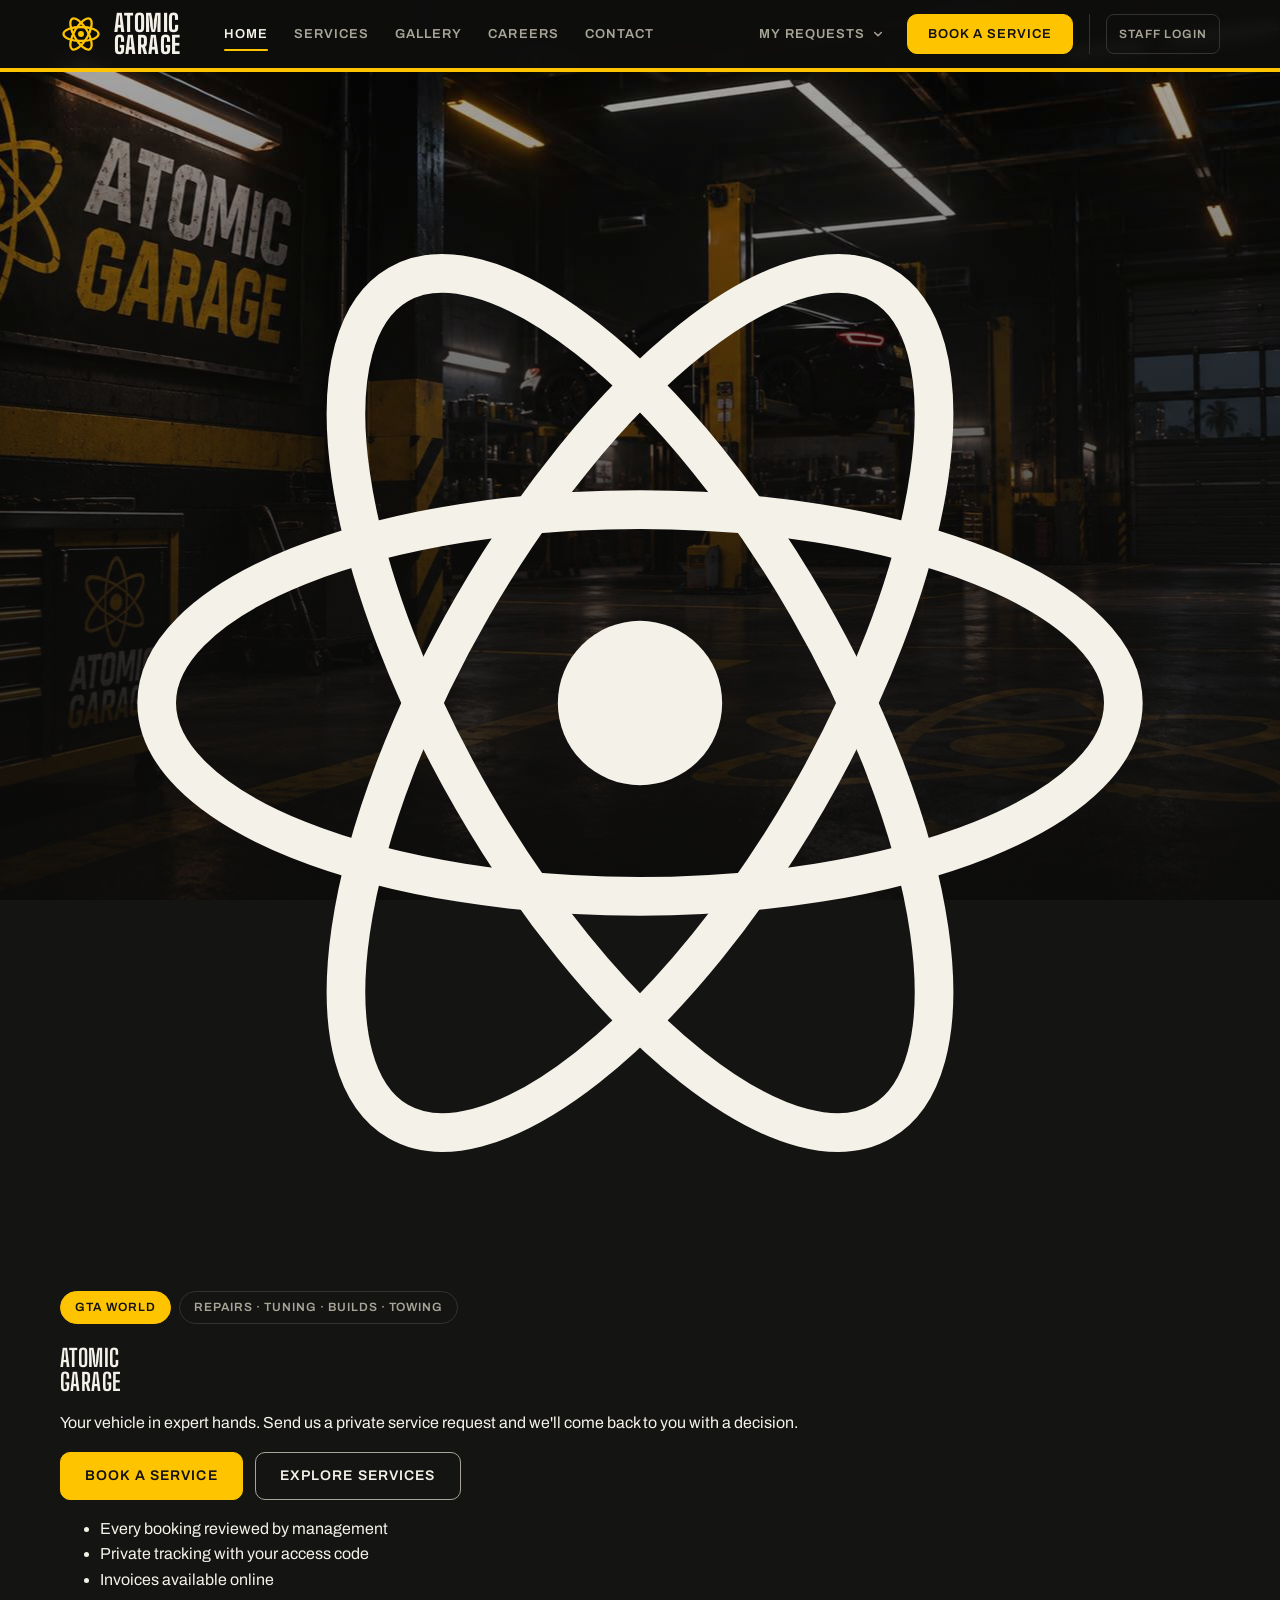
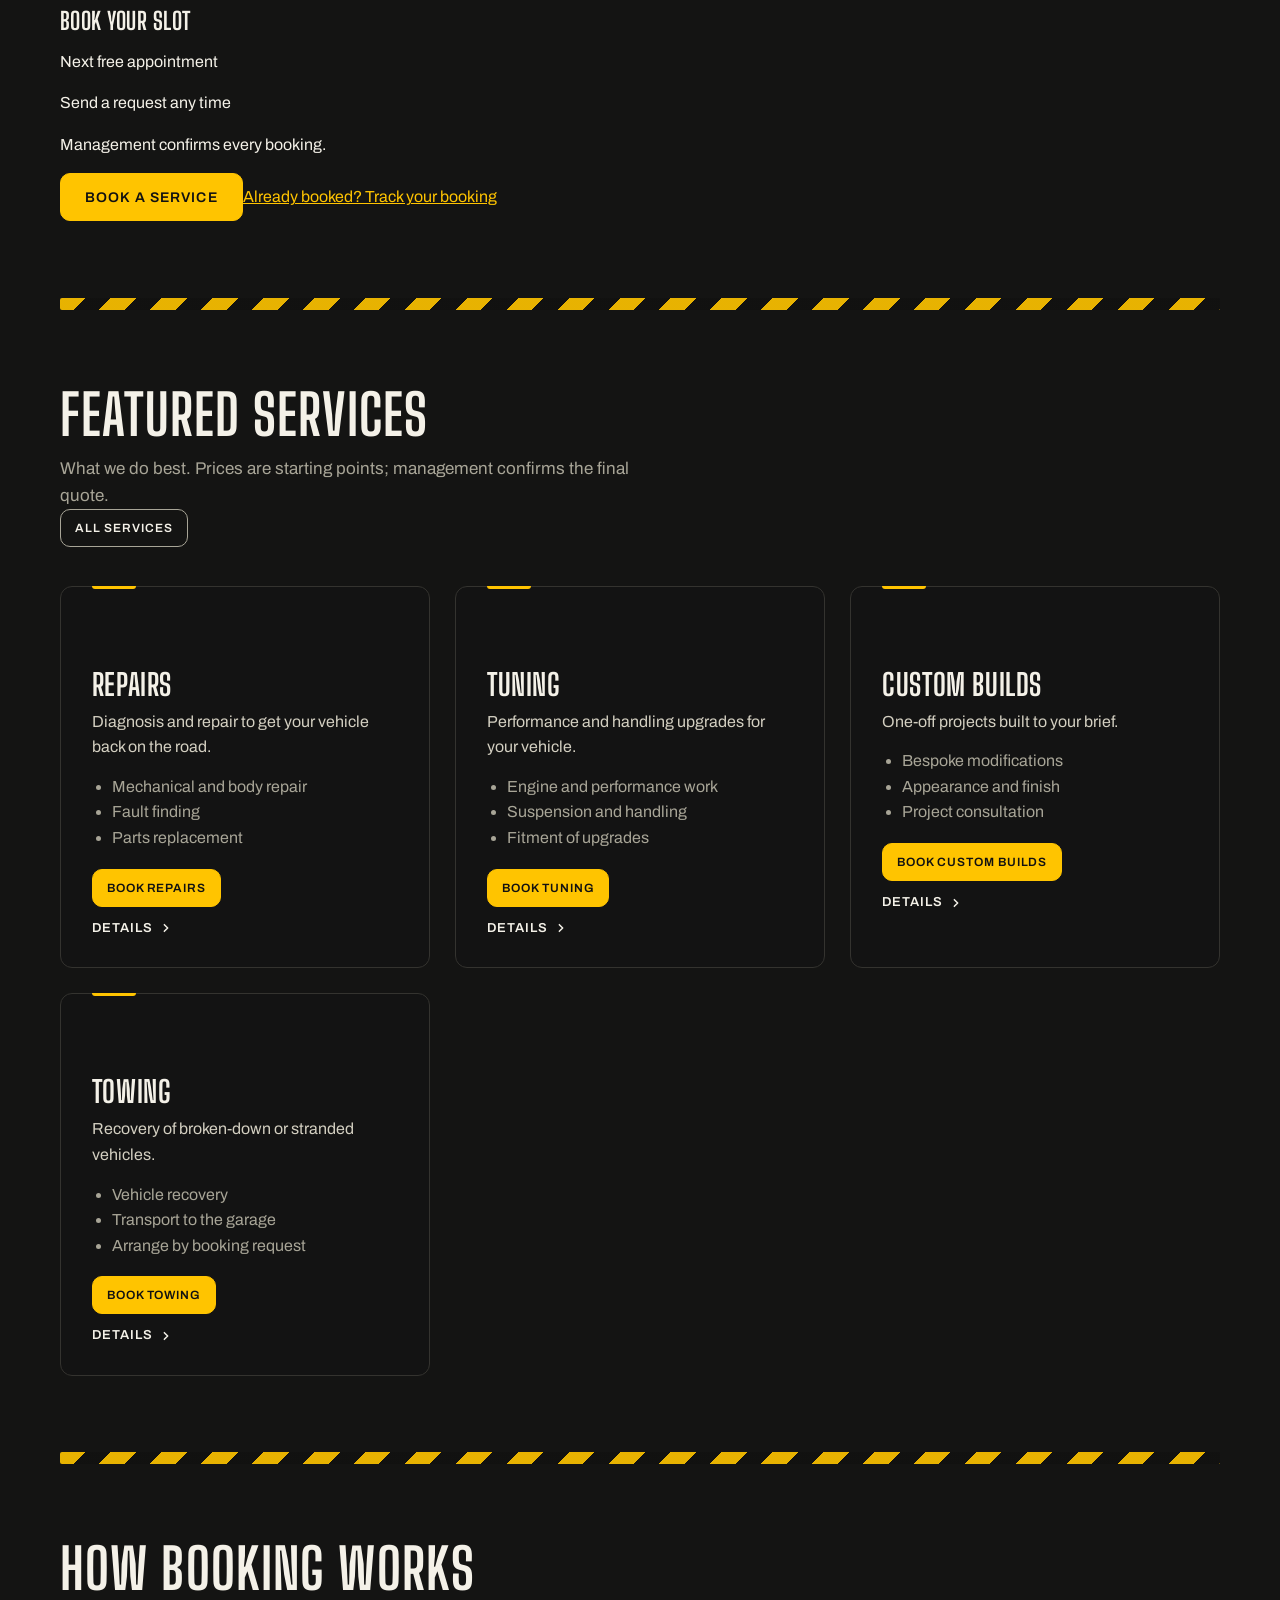
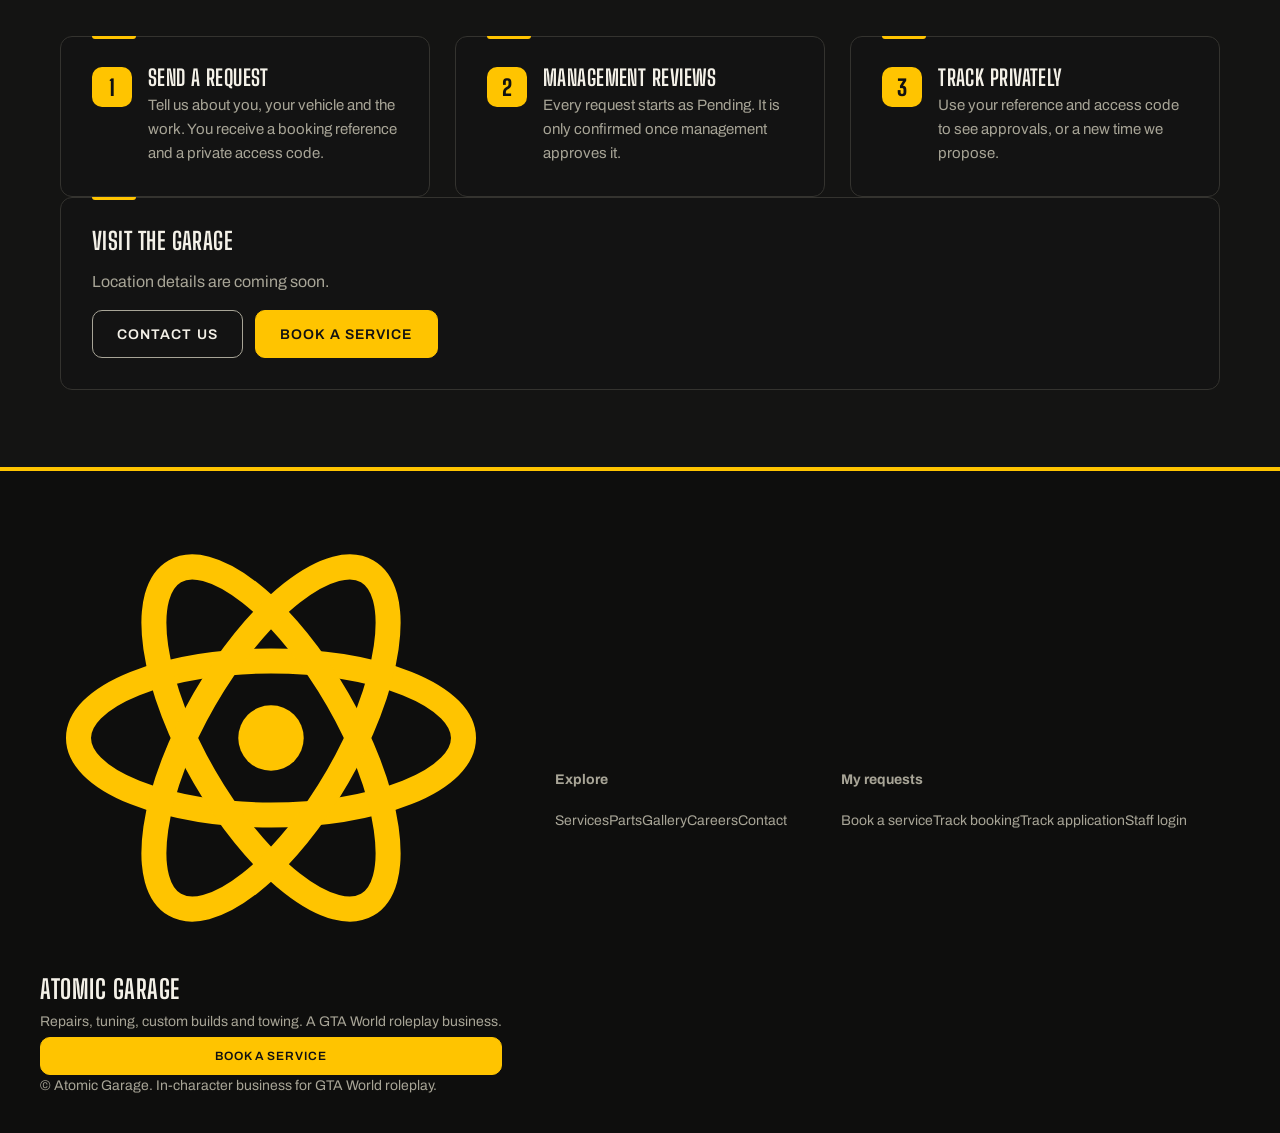
==== commit c8549b13: "Update index.html" ====
--- a/index.html
+++ b/index.html
@@ -13,6 +13,7 @@
 </head>
 <body>
 <a class="skip" href="#main">Skip to content</a>
+<div id="annc" class="annc" role="region" aria-label="Announcement" hidden></div>
 
 <header class="top">
   <div class="in">
@@ -32,6 +33,7 @@
         <li><a class="nl" href="#services" data-r="services">Services</a></li>
         <li><a class="nl" href="#gallery" data-r="gallery">Gallery</a></li>
         <li><a class="nl" href="#careers" data-r="careers">Careers</a></li>
+        <li id="navTeam" hidden><a class="nl" href="#team" data-r="team">Team</a></li>
         <li><a class="nl" href="#contact" data-r="contact">Contact</a></li>
       </ul>
       <ul class="nav-side">
@@ -55,23 +57,21 @@
 <main id="main" tabindex="-1"></main>
 
 <footer>
-  <div class="in">
+  <div class="in ft">
     <div class="f-brand">
-      <b class="disp">Atomic Garage</b>
-      <span>GTA World roleplay business</span>
+      <div class="f-logo"><svg viewBox="0 0 48 48" fill="none" stroke="#ffc400" stroke-width="2.6" aria-hidden="true"><ellipse cx="24" cy="24" rx="20" ry="8"/><ellipse cx="24" cy="24" rx="20" ry="8" transform="rotate(60 24 24)"/><ellipse cx="24" cy="24" rx="20" ry="8" transform="rotate(120 24 24)"/><circle cx="24" cy="24" r="3.4" fill="#ffc400" stroke="none"/></svg><b class="disp" id="ftName">Atomic Garage</b></div>
+      <span>Repairs, tuning, custom builds and towing. A GTA World roleplay business.</span>
+      <a class="btn sm" href="#book">Book a service</a>
     </div>
-    <nav class="f-links" aria-label="Footer">
-      <a href="#services">Services</a>
-      <a href="#parts">Parts</a>
-      <a href="#gallery">Gallery</a>
-      <a href="#careers">Careers</a>
-      <a href="#contact">Contact</a>
-      <a href="#book">Book a service</a>
-      <a href="#track">Track booking</a>
-      <a href="#application">Track application</a>
-      <a href="staff/" data-staff>Staff login</a>
+    <nav class="f-col" aria-label="Footer: explore"><h4>Explore</h4>
+      <a href="#services">Services</a><a href="#parts">Parts</a><a href="#gallery">Gallery</a><a href="#careers">Careers</a><a href="#contact">Contact</a>
     </nav>
+    <nav class="f-col" aria-label="Footer: my requests"><h4>My requests</h4>
+      <a href="#book">Book a service</a><a href="#track">Track booking</a><a href="#application">Track application</a><a href="staff/" data-staff>Staff login</a>
+    </nav>
+    <div class="f-col f-info" id="ftInfo" aria-label="Garage details"></div>
   </div>
+  <div class="in f-base"><span>&copy; Atomic Garage. In-character business for GTA World roleplay.</span></div>
 </footer>
 <div class="toast" id="toast" role="status" aria-live="polite"></div>
 
@@ -323,118 +323,316 @@
   ["towing","Towing","Recovery of broken-down or stranded vehicles.",["Vehicle recovery","Transport to the garage","Arrange by booking request"]]
 ];
 
-/* live garage status: only real Supabase data is shown; anything unavailable is simply left out */
-function statusPanel(){
-  var box=el("section",{class:"status","aria-labelledby":"st-h",hidden:true});
-  if(!configured()) return box;
-  function slotText(r){
-    var tz=r.tz||undefined,keys=Object.keys(r.days||{}).sort(),now=Date.now(),first=null;
-    for(var i=0;i<keys.length&&!first;i++){
-      (r.days[keys[i]]||[]).slice().sort().forEach(function(t){ if(!first&&new Date(t).getTime()>now) first=t; });
-    }
-    if(!first) return null;
-    try{ return {v:new Date(first).toLocaleString([],{weekday:"short",day:"numeric",month:"short",hour:"2-digit",minute:"2-digit",timeZone:tz}),tz:r.tz}; }
-    catch(e){ return {v:new Date(first).toLocaleString([],{weekday:"short",day:"numeric",month:"short",hour:"2-digit",minute:"2-digit"}),tz:null}; }
-  }
-  function cell(label,value,sub,href,linkText){
-    return el("div",{class:"st-cell"},[
-      el("p",{class:"st-l",text:label}), el("p",{class:"st-v",text:value}),
-      sub?el("p",{class:"st-s",text:sub}):null,
-      href?el("a",{class:"st-a",href:href,text:linkText}):null]);
-  }
-  Promise.all([
-    loadSettings().catch(function(){return null}),
-    rpc("available_slots",{p_from:null,p_to:null}).catch(function(){return null}),
-    rpc("list_recruitment",{}).catch(function(){return null})
-  ]).then(function(res){
-    var st=res[0],sl=res[1],rc=res[2],cells=[];
-    if(st&&st.hours_text) cells.push(cell("Opening hours",st.hours_text));
-    if(sl&&sl.ok&&sl.enabled){
-      var n=slotText(sl);
-      cells.push(n?cell("Next free appointment",n.v,n.tz?"Times shown in "+n.tz:null,"#book","Book a service")
-                  :cell("Next free appointment","No free slots right now","Check back soon, or send a request.","#book","Book a service"));
-    }
-    if(rc&&typeof rc==="object"){
-      var open=ROLES.filter(function(r){return rc[r.key]!==false}).length;
-      cells.push(cell("Careers",open?open+(open>1?" positions open":" position open"):"Recruitment closed",null,"#careers",open?"View roles":"Learn about the crew"));
-    }
-    if(!cells.length) return;
-    box.appendChild(el("div",{class:"status-h"},[
-      el("h3",{id:"st-h"},[el("span",{class:"live","aria-hidden":"true"}),"Garage status"]),
-      el("small",{text:"Checked "+new Date().toLocaleTimeString([],{hour:"2-digit",minute:"2-digit"})})]));
-    box.appendChild(el("div",{class:"status-grid"},cells));
-    box.hidden=false;
+/* ---------- website content: everything below comes from Supabase (public_site), nothing hardcoded ---------- */
+var siteP=null;
+function loadSite(){
+  if(siteP) return siteP;
+  if(!configured()) return (siteP=Promise.resolve(null));
+  siteP=rpc("public_site",{}).then(function(r){return r&&typeof r==="object"?r:null}).catch(function(){siteP=null;return null});
+  return siteP;
+}
+function mediaUrl(p){
+  if(!p||!/^(gallery|services)\/[A-Za-z0-9_.\/-]+$/.test(p)||!configured()) return null;
+  return CFG.SUPABASE_URL.replace(/\/$/,"")+"/storage/v1/object/public/site-media/"+p.split("/").map(encodeURIComponent).join("/");
+}
+var GCATS=[["repairs","Vehicle repairs"],["upgrades","Performance upgrades"],["modifications","Custom modifications"],["workshop","Workshop"],["before_after","Before & after"]];
+function gcat(k){ for(var i=0;i<GCATS.length;i++) if(GCATS[i][0]===k) return GCATS[i][1]; return k; }
+var ATOM='<svg viewBox="0 0 48 48" fill="none" stroke="currentColor" stroke-width="1.6" aria-hidden="true"><ellipse cx="24" cy="24" rx="20" ry="8"/><ellipse cx="24" cy="24" rx="20" ry="8" transform="rotate(60 24 24)"/><ellipse cx="24" cy="24" rx="20" ry="8" transform="rotate(120 24 24)"/><circle cx="24" cy="24" r="3.4" fill="currentColor" stroke="none"/></svg>';
+function atom(cls){ return el("div",{class:cls||"atom-bg",html:ATOM,"aria-hidden":"true"}); }
+function money(v){ var n=parseFloat(v); if(!isFinite(n)) return String(v||""); return "$"+n.toLocaleString("en-US",{maximumFractionDigits:2}); }
+function fallbackSite(){
+  return {business:{name:"Atomic Garage"},services:SERVICES.map(function(s){return {key:s[0],title:s[1],description:s[2],bullets:s[3],featured:true}}),gallery:[],team:[],team_public:false,_fallback:true};
+}
+function withSite(fn){ return loadSite().then(function(s){ return fn(s||fallbackSite()); }); }
+
+/* announcement bar, nav team link and footer follow the managed content */
+function applySite(s){
+  s=s||fallbackSite();
+  var a=$("#annc");
+  if(a){ a.textContent=""; if(s.announcement){ a.hidden=false; a.appendChild(el("div",{class:"in"},[el("span",{class:"annc-dot","aria-hidden":"true"}),el("p",{text:s.announcement})])); } else a.hidden=true; }
+  var tl=$("#navTeam"); if(tl) tl.hidden=!(s.team_public&&s.team&&s.team.length);
+  var ft=$("#ftInfo"); if(ft){
+    ft.textContent=""; var b=s.business||{};
+    function line(k,v){ if(v) ft.appendChild(el("p",null,[el("b",{text:k}),el("span",{text:v,style:"white-space:pre-line"})])); }
+    line("Visit",b.location); line("Hours",b.hours); line("Call",b.phone); line("Contact",b.contact);
+    if(b.email&&/^[^\s@<>]+@[^\s@<>]+\.[^\s@<>]+$/.test(b.email)) ft.appendChild(el("p",null,[el("b",{text:"Email"}),el("a",{href:"mailto:"+b.email,text:b.email})]));
+    var d=safeUrl(b.discord); if(d) ft.appendChild(el("p",null,[el("b",{text:"Discord"}),el("a",{href:d,target:"_blank",rel:"noopener noreferrer",text:"Join the server"})]));
+  }
+  var bn=$("#ftName"); if(bn&&s.business&&s.business.name) bn.textContent=s.business.name;
+}
+
+/* ---------- service catalogue card ---------- */
+function svcCard(s,learn){
+  var img=mediaUrl(s.image_path);
+  var media=el("div",{class:"svc-media"+(img?"":" noimg")});
+  if(img) media.appendChild(el("img",{src:img,alt:s.title+" at Atomic Garage",loading:"lazy",decoding:"async"}));
+  else { media.appendChild(atom("svc-atom")); if(ICON[s.key]) media.appendChild(el("div",{class:"svc-ico",html:ICON[s.key]})); }
+  if(s.category) media.appendChild(el("span",{class:"pill a svc-cat",text:s.category}));
+  var meta=el("dl",{class:"svc-meta"});
+  if(s.price) meta.appendChild(el("div",null,[el("dt",{text:"Starting from"}),el("dd",{text:money(s.price)})]));
+  if(s.duration) meta.appendChild(el("div",null,[el("dt",{text:"Typical time"}),el("dd",{text:s.duration})]));
+  return el("article",{class:"card svc svc2",id:"svc-"+s.key,tabindex:"-1"},[
+    media,
+    el("div",{class:"svc-body"},[
+      el("h3",{text:s.title}),
+      s.description?el("p",{text:s.description}):null,
+      (s.bullets&&s.bullets.length)?el("ul",null,s.bullets.map(function(i){return el("li",{text:i})})):null,
+      meta.childNodes.length?meta:null,
+      el("div",{class:"svc-act"},[
+        el("a",{class:"btn sm",href:"#book?service="+encodeURIComponent(s.key),text:"Book "+s.title.toLowerCase()}),
+        learn?el("a",{class:"learn",href:"#services?service="+encodeURIComponent(s.key),"aria-label":"Details for "+s.title.toLowerCase(),html:"<span>Details</span>"+CHEV}):null])
+    ])]);
+}
+
+/* ---------- gallery tile, lightbox, before/after ---------- */
+function galTile(g,i,open){
+  var src=mediaUrl(g.image_path); if(!src) return null;
+  var ba=g.category==="before_after"&&mediaUrl(g.after_image_path);
+  var b=el("button",{type:"button",class:"tile gtile"+(ba?" ba":""),"aria-label":"View "+g.title+(ba?" (before and after)":"")},[
+    el("img",{src:src,alt:g.alt||g.title,loading:"lazy",decoding:"async"}),
+    ba?el("span",{class:"ba-badge",text:"Before / After"}):null,
+    el("span",{class:"gcap"},[el("em",{text:gcat(g.category)}),document.createTextNode(g.title)])]);
+  b.onclick=function(){open(i)};
+  return b;
+}
+var LB=null;
+function lightbox(list,start){
+  closeLb();
+  var idx=start,opener=document.activeElement;
+  var ov=el("div",{class:"lb",role:"dialog","aria-modal":"true","aria-label":"Photo viewer"});
+  var stage=el("div",{class:"lb-stage"}),cap=el("div",{class:"lb-cap"});
+  var x=el("button",{type:"button",class:"lb-x","aria-label":"Close",html:"&times;"}),
+      pv=el("button",{type:"button",class:"lb-nav lb-prev","aria-label":"Previous photo",html:"&#8249;"}),
+      nx=el("button",{type:"button",class:"lb-nav lb-next","aria-label":"Next photo",html:"&#8250;"});
+  ov.appendChild(x); if(list.length>1){ ov.appendChild(pv); ov.appendChild(nx); }
+  ov.appendChild(stage); ov.appendChild(cap);
+  function show(){
+    var g=list[idx]; stage.textContent=""; cap.textContent="";
+    var before=mediaUrl(g.image_path),after=g.category==="before_after"?mediaUrl(g.after_image_path):null;
+    if(after){
+      var wrap=el("div",{class:"cmp"}),r=el("input",{type:"range",min:"0",max:"100",value:"50","aria-label":"Drag to compare before and after"});
+      var top=el("div",{class:"cmp-after"},[el("img",{src:after,alt:(g.alt||g.title)+" after"})]);
+      var bar=el("div",{class:"cmp-bar","aria-hidden":"true"});
+      function set(v){ top.style.clipPath="inset(0 0 0 "+v+"%)"; bar.style.left=v+"%"; }
+      r.addEventListener("input",function(){set(r.value)}); set(50);
+      wrap.appendChild(el("img",{src:before,alt:(g.alt||g.title)+" before"})); wrap.appendChild(top); wrap.appendChild(bar);
+      wrap.appendChild(el("span",{class:"cmp-l",text:"Before"})); wrap.appendChild(el("span",{class:"cmp-r",text:"After"})); wrap.appendChild(r);
+      stage.appendChild(wrap);
+    } else stage.appendChild(el("img",{src:before,alt:g.alt||g.title}));
+    cap.appendChild(el("p",{class:"lb-k",text:gcat(g.category)+(list.length>1?"  ·  "+(idx+1)+" / "+list.length:"")}));
+    cap.appendChild(el("h3",{text:g.title}));
+    if(g.description) cap.appendChild(el("p",{text:g.description}));
+  }
+  function step(d){ idx=(idx+d+list.length)%list.length; show(); }
+  function key(e){
+    if(e.key==="Escape"){ e.preventDefault(); closeLb(); }
+    else if(e.key==="ArrowRight"&&list.length>1&&!(e.target&&e.target.type==="range")) step(1);
+    else if(e.key==="ArrowLeft"&&list.length>1&&!(e.target&&e.target.type==="range")) step(-1);
+    else if(e.key==="Tab"){
+      var f=[].slice.call(ov.querySelectorAll("button,input")); if(!f.length) return;
+      var i=f.indexOf(document.activeElement);
+      if(e.shiftKey&&i<=0){ e.preventDefault(); f[f.length-1].focus(); } else if(!e.shiftKey&&i===f.length-1){ e.preventDefault(); f[0].focus(); }
+    }
+  }
+  x.onclick=closeLb; pv.onclick=function(){step(-1)}; nx.onclick=function(){step(1)};
+  ov.addEventListener("click",function(e){ if(e.target===ov||e.target===stage) closeLb(); });
+  var ts=null; ov.addEventListener("touchstart",function(e){ts=e.touches[0].clientX},{passive:true});
+  ov.addEventListener("touchend",function(e){ if(ts==null||list.length<2||(e.target&&e.target.type==="range")) return; var dx=e.changedTouches[0].clientX-ts; ts=null; if(Math.abs(dx)>60) step(dx<0?1:-1); });
+  document.addEventListener("keydown",key,true);
+  document.body.appendChild(ov); document.body.classList.add("lb-open"); show(); x.focus();
+  LB={ov:ov,key:key,opener:opener};
+}
+function closeLb(){
+  if(!LB) return; document.removeEventListener("keydown",LB.key,true); LB.ov.remove(); document.body.classList.remove("lb-open");
+  try{ LB.opener&&LB.opener.focus&&LB.opener.focus(); }catch(e){} LB=null;
+}
+
+/* ---------- availability + hours (live data only) ---------- */
+function slotText(r){
+  var tz=r.tz||undefined,keys=Object.keys(r.days||{}).sort(),now=Date.now(),first=null;
+  for(var i=0;i<keys.length&&!first;i++) (r.days[keys[i]]||[]).slice().sort().forEach(function(t){ if(!first&&new Date(t).getTime()>now) first=t; });
+  if(!first) return null;
+  try{ return {v:new Date(first).toLocaleString([],{weekday:"short",day:"numeric",month:"short",hour:"2-digit",minute:"2-digit",timeZone:tz}),tz:r.tz}; }
+  catch(e){ return {v:new Date(first).toLocaleString([],{weekday:"short",day:"numeric",month:"short",hour:"2-digit",minute:"2-digit"}),tz:null}; }
+}
+function jobCard(s){
+  var b=s.business||{},box=el("aside",{class:"jobcard","aria-labelledby":"jc-h"});
+  box.appendChild(el("div",{class:"jc-top"},[el("span",{class:"live","aria-hidden":"true"}),el("h2",{id:"jc-h",text:"Book your slot"})]));
+  var next=el("p",{class:"jc-v",text:"Checking availability…"}),sub=el("p",{class:"jc-s"});
+  box.appendChild(el("div",{class:"jc-row"},[el("p",{class:"jc-l",text:"Next free appointment"}),next,sub]));
+  if(b.hours) box.appendChild(el("div",{class:"jc-row"},[el("p",{class:"jc-l",text:"Opening hours"}),el("p",{class:"jc-v sm",text:b.hours,style:"white-space:pre-line"})]));
+  if(b.booking_note) box.appendChild(el("p",{class:"jc-note",text:b.booking_note}));
+  box.appendChild(el("a",{class:"btn jc-btn",href:"#book",text:"Book a service"}));
+  box.appendChild(el("a",{class:"jc-track",href:"#track",text:"Already booked? Track your booking"}));
+  if(!configured()){ next.textContent="Online booking is being set up"; return box; }
+  rpc("available_slots",{p_from:null,p_to:null}).then(function(r){
+    if(r&&r.ok&&r.enabled){ var n=slotText(r); if(n){ next.textContent=n.v; if(n.tz) sub.textContent="Times shown in "+n.tz; } else { next.textContent="No free slots right now"; sub.textContent="Send a request and we will come back to you."; } }
+    else { next.textContent="Send a request any time"; sub.textContent="Management confirms every booking."; }
+  }).catch(function(){ next.textContent="Send a request any time"; sub.textContent="Management confirms every booking."; });
+  return box;
+}
+
+/* ---------- team card ---------- */
+function teamCard(m){
+  var ini=(m.name||"?").split(/\s+/).map(function(w){return w.charAt(0)}).join("").slice(0,2).toUpperCase();
+  return el("article",{class:"card tm"},[el("div",{class:"tm-ini","aria-hidden":"true",text:ini}),el("h3",{text:m.name}),
+    m.title?el("p",{class:"tm-t",text:m.title}):null, m.bio?el("p",{class:"tm-b",text:m.bio}):null]);
+}
+
+/* ---------- pages ---------- */
+function pageHome(){
+  var f=document.createDocumentFragment(),host=el("div",{class:"home"});
+  f.appendChild(host);
+  host.appendChild(el("div",{class:"skel",style:"height:420px"}));
+  withSite(function(s){
+    var b=s.business||{},name=b.name||"Atomic Garage";
+    host.textContent="";
+    var hero=el("section",{class:"hero2"});
+    hero.appendChild(atom("hero-atom"));
+    hero.appendChild(el("div",{class:"hero-copy"},[
+      el("div",{class:"chips"},[el("span",{class:"pill a",text:"GTA World"}),el("span",{class:"pill",text:"Repairs · Tuning · Builds · Towing"})]),
+      el("h1",null,[document.createTextNode(name.split(" ")[0]||"Atomic"),el("br"),el("span",{text:name.split(" ").slice(1).join(" ")||"Garage"})]),
+      el("p",{class:"hero-tag",text:b.tagline||"Your vehicle in expert hands. Send us a private service request and we'll come back to you with a decision."}),
+      el("div",{class:"btns"},[el("a",{class:"btn lg",href:"#book",text:"Book a service"}),el("a",{class:"btn alt lg",href:"#services",text:"Explore services"})]),
+      el("ul",{class:"hero-pts"},["Every booking reviewed by management","Private tracking with your access code","Invoices available online"].map(function(t){return el("li",{text:t})}))
+    ]));
+    hero.appendChild(jobCard(s));
+    host.appendChild(hero);
+    if(s.banner){
+      var bn=s.banner,u=bn.cta_url&&(/^#/.test(bn.cta_url)?bn.cta_url:safeUrl(bn.cta_url));
+      host.appendChild(el("aside",{class:"promo","aria-label":"Promotion"},[
+        el("div",null,[bn.title?el("h2",{text:bn.title}):null,bn.text?el("p",{text:bn.text}):null]),
+        (u&&bn.cta_label)?el("a",{class:"btn",href:u,text:bn.cta_label,target:/^#/.test(u)?null:"_blank",rel:/^#/.test(u)?null:"noopener noreferrer"}):null]));
+    }
+    host.appendChild(el("div",{class:"hazard","aria-hidden":"true"}));
+    var feat=(s.services||[]).filter(function(x){return x.featured}); if(!feat.length) feat=s.services||[];
+    if(feat.length){
+      host.appendChild(el("div",{class:"head row-h"},[el("div",null,[el("h2",{text:"Featured services"}),el("p",{text:"What we do best. Prices are starting points; management confirms the final quote."})]),el("a",{class:"btn alt sm",href:"#services",text:"All services"})]));
+      host.appendChild(el("div",{class:"grid g"+Math.min(Math.max(feat.length,1),3)+" svc-grid"},feat.slice(0,6).map(function(x){return svcCard(x,true)})));
+    }
+    var fg=(s.gallery||[]).filter(function(g){return g.featured&&mediaUrl(g.image_path)}).slice(0,6);
+    if(fg.length){
+      host.appendChild(el("div",{class:"hazard","aria-hidden":"true"}));
+      host.appendChild(el("div",{class:"head row-h"},[el("div",null,[el("h2",{text:"From the workshop"}),el("p",{text:"Recent work, straight from the bays."})]),el("a",{class:"btn alt sm",href:"#gallery",text:"Full gallery"})]));
+      host.appendChild(el("div",{class:"mosaic"},fg.map(function(g,i){return galTile(g,i,function(n){lightbox(fg,n)})})));
+    }
+    host.appendChild(el("div",{class:"hazard","aria-hidden":"true"}));
+    host.appendChild(el("div",{class:"head"},[el("h2",{text:"How booking works"})]));
+    var steps=[["1","Send a request","Tell us about you, your vehicle and the work. You receive a booking reference and a private access code."],
+               ["2","Management reviews","Every request starts as Pending. It is only confirmed once management approves it."],
+               ["3","Track privately","Use your reference and access code to see approvals, or a new time we propose."]];
+    host.appendChild(el("div",{class:"grid g3"},steps.map(function(x){
+      return el("div",{class:"card step"},[el("div",{class:"n",text:x[0]}),el("div",null,[el("h3",{text:x[1]}),el("p",{text:x[2]})])]);})));
+    if(s.team_public&&s.team&&s.team.length){
+      host.appendChild(el("div",{class:"hazard","aria-hidden":"true"}));
+      host.appendChild(el("div",{class:"head row-h"},[el("div",null,[el("h2",{text:"Meet the team"})]),el("a",{class:"btn alt sm",href:"#team",text:"Full team"})]));
+      host.appendChild(el("div",{class:"grid g3"},s.team.slice(0,3).map(teamCard)));
+    }
+    var vis=el("section",{class:"visit card"},[
+      el("div",null,[el("h2",{text:"Visit the garage"}),
+        b.location?el("p",{text:b.location,style:"white-space:pre-line"}):el("p",{class:"muted",text:"Location details are coming soon."}),
+        b.hours?el("p",{class:"muted",text:b.hours,style:"white-space:pre-line"}):null]),
+      el("div",{class:"btns"},[ safeUrl(b.map_url)?el("a",{class:"btn alt",href:safeUrl(b.map_url),target:"_blank",rel:"noopener noreferrer",text:"Open map"}):null,
+        el("a",{class:"btn alt",href:"#contact",text:"Contact us"}),el("a",{class:"btn",href:"#book",text:"Book a service"})])]);
+    host.appendChild(vis);
   });
-  return box;
-}
-function pageHome(){
-  var f=document.createDocumentFragment();
-  f.appendChild(el("section",{class:"hero"},[
-    el("div",{class:"chips"},[el("span",{class:"pill a",text:"GTA World"}),el("span",{class:"pill",text:"Repairs · Tuning · Builds · Towing"})]),
-    el("h1",{html:"Atomic<br><span>Garage</span>"}),
-    el("p",{text:"Your vehicle in expert hands. Send us a private service request and we'll come back to you with a decision."}),
-    el("div",{class:"btns"},[el("a",{class:"btn",href:"#book",text:"Book a service"}),el("a",{class:"btn alt",href:"#track",text:"Track my booking"})])
-  ]));
-  f.appendChild(statusPanel());
-  f.appendChild(el("div",{class:"hazard","aria-hidden":"true"}));
-  f.appendChild(head("What we do"));
-  f.appendChild(el("div",{class:"grid g4"},SERVICES.map(function(s){return serviceCard.apply(null,s.concat([true]))})));
-  f.appendChild(el("div",{class:"hazard","aria-hidden":"true"}));
-  f.appendChild(head("How booking works"));
-  var steps=[["1","Send a request","Tell us about you, your vehicle and the work. You receive a booking reference and a private access code."],
-             ["2","Management reviews","Every request starts as Pending. It is only confirmed once management approves it."],
-             ["3","Track privately","Use your reference and access code to see approvals, or a new time we propose."]];
-  f.appendChild(el("div",{class:"grid g3"},steps.map(function(s){
-    return el("div",{class:"card step"},[el("div",{class:"n",text:s[0]}),el("div",null,[el("h3",{text:s[1]}),el("p",{text:s[2]})])]);
-  })));
   return f;
 }
-function pageServices(){
-  var f=document.createDocumentFragment();
-  f.appendChild(head("Our services","Four ways we can help. Pricing and availability are agreed with management when your request is reviewed."));
-  f.appendChild(el("div",{class:"grid g2"},SERVICES.map(function(s){return serviceCard.apply(null,s)})));
-  f.appendChild(el("div",{class:"card cta-strip sp2"},[
-    el("div",null,[el("h3",{text:"Need parts?"}),el("p",{class:"muted",text:"Order parts online and collect them from the garage. We confirm using the contact details you give."})]),
-    el("a",{class:"btn",href:"#parts",text:"Browse parts"})]));
+
+function pageServices(q){
+  var f=document.createDocumentFragment(),host=el("div");
+  f.appendChild(head("Our services","Presented with starting prices and typical timings. Final pricing and availability are agreed with management when your request is reviewed."));
+  f.appendChild(host); host.appendChild(el("div",{class:"skel"}));
+  withSite(function(s){
+    host.textContent="";
+    var list=s.services||[],cats=[];
+    list.forEach(function(x){ if(x.category&&cats.indexOf(x.category)<0) cats.push(x.category); });
+    var grid=el("div",{class:"grid g2 svc-grid"});
+    function draw(c){ grid.textContent=""; list.filter(function(x){return !c||x.category===c}).forEach(function(x){grid.appendChild(svcCard(x))}); }
+    if(cats.length>1){
+      var bar=el("div",{class:"filters",role:"group","aria-label":"Filter services"});
+      [""].concat(cats).forEach(function(c){
+        var b=el("button",{type:"button",class:"chip","aria-pressed":c===""?"true":"false",text:c||"All"});
+        b.onclick=function(){ [].forEach.call(bar.children,function(k){k.setAttribute("aria-pressed","false")}); b.setAttribute("aria-pressed","true"); draw(c); };
+        bar.appendChild(b);
+      });
+      host.appendChild(bar);
+    }
+    draw(""); host.appendChild(grid);
+    if(!list.length) host.appendChild(el("p",{class:"notice",text:"Our service list is being updated. You can still send a booking request."}));
+    host.appendChild(el("div",{class:"card cta-strip sp2"},[
+      el("div",null,[el("h3",{text:"Need parts?"}),el("p",{class:"muted",text:"Order parts online and collect them from the garage. We confirm using the contact details you give."})]),
+      el("a",{class:"btn",href:"#parts",text:"Browse parts"})]));
+    if(q&&q.service){ var t=document.getElementById("svc-"+q.service); if(t){ t.scrollIntoView({block:"start"}); t.classList.add("flash"); try{t.focus({preventScroll:true})}catch(e){} } }
+  });
   return f;
 }
+
 function pageGallery(){
-  var f=document.createDocumentFragment();
-  f.appendChild(head("Gallery","The workshop and our recent work."));
-  var items=Array.isArray(CFG.GALLERY)?CFG.GALLERY:[];
-  if(items.length){
-    f.appendChild(el("div",{class:"grid gf"},items.map(function(g){
-      var src=String(g.src||"");
-      if(!/^(assets\/|https:\/\/)/.test(src)) return null;
-      return el("figure",{class:"tile"},[el("img",{src:src,alt:g.alt||"",loading:"lazy"}), g.caption?el("figcaption",{text:g.caption}):null]);
-    })));
-  } else {
-    f.appendChild(el("p",{class:"notice",text:"Photos of our work will appear here. For now, here's a look around the garage."}));
-    f.appendChild(el("div",{class:"grid gf sp"},["t1","t2","t3","t4","t5","t6"].map(function(c){
-      return el("div",{class:"tile "+c,role:"img","aria-label":"Atomic Garage workshop"});
-    })));
-  }
+  var f=document.createDocumentFragment(),host=el("div");
+  f.appendChild(head("Gallery","Repairs, upgrades, custom builds and life in the workshop."));
+  f.appendChild(host); host.appendChild(el("div",{class:"skel"}));
+  withSite(function(s){
+    host.textContent="";
+    var all=(s.gallery||[]).filter(function(g){return mediaUrl(g.image_path)});
+    if(!all.length){
+      host.appendChild(el("div",{class:"card empty"},[atom("empty-atom"),el("h3",{text:s._fallback?"Gallery unavailable":"Photos coming soon"}),
+        el("p",{class:"muted",text:s._fallback?"The gallery could not be loaded right now. Please try again shortly.":"We are putting our best work together. Check back soon."}),
+        el("a",{class:"btn",href:"#book",text:"Book a service"})]));
+      return;
+    }
+    var shown=all;
+    var bar=el("div",{class:"filters",role:"group","aria-label":"Filter photos"}),grid=el("div",{class:"mosaic gal"}),count=el("p",{class:"muted gcount","aria-live":"polite"});
+    function draw(c){
+      shown=all.filter(function(g){return !c||g.category===c}); grid.textContent="";
+      shown.forEach(function(g,i){ var t=galTile(g,i,function(n){lightbox(shown,n)}); if(t) grid.appendChild(t); });
+      count.textContent=shown.length+(shown.length===1?" photo":" photos");
+    }
+    var present=GCATS.filter(function(c){return all.some(function(g){return g.category===c[0]})});
+    [["","All"]].concat(present).forEach(function(c){
+      var b=el("button",{type:"button",class:"chip","aria-pressed":c[0]===""?"true":"false",text:c[1]});
+      b.onclick=function(){ [].forEach.call(bar.children,function(k){k.setAttribute("aria-pressed","false")}); b.setAttribute("aria-pressed","true"); draw(c[0]); };
+      bar.appendChild(b);
+    });
+    host.appendChild(bar); host.appendChild(count); host.appendChild(grid); draw("");
+  });
   return f;
 }
+
+function pageTeam(){
+  var f=document.createDocumentFragment(),host=el("div");
+  f.appendChild(head("Meet the team","The people behind Atomic Garage."));
+  f.appendChild(host); host.appendChild(el("div",{class:"skel"}));
+  withSite(function(s){
+    host.textContent="";
+    if(!(s.team_public&&s.team&&s.team.length)){ host.appendChild(el("div",{class:"card empty"},[atom("empty-atom"),el("h3",{text:"Team details coming soon"}),el("a",{class:"btn",href:"#home",text:"Back to home"})])); return; }
+    host.appendChild(el("div",{class:"grid g3"},s.team.map(teamCard)));
+    host.appendChild(el("div",{class:"card cta-strip sp2"},[el("div",null,[el("h3",{text:"Want to join us?"}),el("p",{class:"muted",text:"See which roles are open at the garage."})]),el("a",{class:"btn",href:"#careers",text:"View careers"})]));
+  });
+  return f;
+}
+
 function pageContact(){
   var f=document.createDocumentFragment();
   f.appendChild(head("Contact","Find us and get in touch."));
-  var box=el("div",{class:"grid g2"});
-  var loading=el("div",{class:"skel"});
+  var box=el("div",{class:"grid g2"}),loading=el("div",{class:"skel"});
   f.appendChild(loading); f.appendChild(box);
-  loadSettings().then(function(s){
+  loadSite().then(function(s){ return s?s.business:loadSettings().then(function(o){ return o?{location:o.location_text,map_url:o.map_url,hours:o.hours_text,contact:o.contact_text,discord:o.discord_url}:null }); }).then(function(b){
     loading.remove();
-    if(s===null){ box.appendChild(el("div",{class:"card"},[el("p",{class:"notice bad",text:"Garage details couldn't be loaded right now. Please try again shortly."})])); return; }
+    if(b===null){ box.appendChild(el("div",{class:"card"},[el("p",{class:"notice bad",text:"Garage details couldn't be loaded right now. Please try again shortly."})])); return; }
     function row(title,val,link){
       var body=link?el("a",{href:link,rel:"noopener noreferrer",target:"_blank",text:val}):el("p",{text:val,style:"white-space:pre-line;margin:0"});
       return el("div",{class:"card"},[el("h3",{text:title,style:"font-size:26px;margin-bottom:10px"}),body]);
     }
     var any=false;
-    if(s.location_text){any=true;var m=safeUrl(s.map_url);box.appendChild(row("Location",s.location_text)); if(m) box.lastChild.appendChild(el("p",{class:"sp"},[el("a",{class:"btn sm",href:m,target:"_blank",rel:"noopener noreferrer",text:"Open map"})]));}
-    if(s.hours_text){any=true;box.appendChild(row("Opening hours",s.hours_text));}
-    if(s.contact_text){any=true;box.appendChild(row("Contact",s.contact_text));}
-    var d=safeUrl(s.discord_url); if(d){any=true;box.appendChild(row("Discord",d,d));}
-    if(!any) box.appendChild(el("div",{class:"card"},[el("h3",{text:"Details coming soon",style:"font-size:26px;margin-bottom:10px"}),el("p",{class:"muted",text:"The garage hasn't published its location or opening hours yet. In the meantime, send a booking request and we'll respond to you directly."}),el("a",{class:"btn sm",href:"#book",text:"Book a service"})]));
+    if(b.location){any=true;var m=safeUrl(b.map_url);box.appendChild(row("Location",b.location)); if(m) box.lastChild.appendChild(el("p",{class:"sp"},[el("a",{class:"btn sm",href:m,target:"_blank",rel:"noopener noreferrer",text:"Open map"})]));}
+    if(b.hours){any=true;box.appendChild(row("Opening hours",b.hours));}
+    if(b.phone){any=true;box.appendChild(row("Phone",b.phone));}
+    if(b.email&&/^[^\s@<>]+@[^\s@<>]+\.[^\s@<>]+$/.test(b.email)){any=true;box.appendChild(row("Email",b.email,"mailto:"+b.email));}
+    if(b.contact){any=true;box.appendChild(row("Contact",b.contact));}
+    var d=safeUrl(b.discord); if(d){any=true;box.appendChild(row("Discord",d,d));}
+    if(!any) box.appendChild(el("div",{class:"card"},[el("h3",{text:"Details coming soon",style:"font-size:26px;margin-bottom:10px"}),el("p",{class:"muted",text:"The garage hasn't published its location or opening hours yet."})]));
+    box.appendChild(el("div",{class:"card"},[el("h3",{text:"Ready to book?",style:"font-size:26px;margin-bottom:10px"}),el("p",{class:"muted",text:"Send a request online and track it privately."}),el("p",{class:"sp"},[el("a",{class:"btn sm",href:"#book",text:"Book a service"})])]));
   });
   return f;
 }
@@ -1242,14 +1440,14 @@
     wrap.appendChild(g)}).catch(function(){wrap.innerHTML="";wrap.appendChild(el("p",{class:"notice",text:"Parts could not be loaded. Please try again later."}))});
   return f;
 }
-var PAGES={home:pageHome,services:pageServices,parts:pageParts,careers:pageCareers,application:pageAppTrack,gallery:pageGallery,book:pageBook,contact:pageContact,track:pageTrack};
-var TITLES={home:"Atomic Garage",services:"Our Services",parts:"Parts",careers:"Careers",application:"Application Status",gallery:"Gallery",book:"Book a Service",contact:"Contact",track:"Track Booking"};
+var PAGES={home:pageHome,team:pageTeam,services:pageServices,parts:pageParts,careers:pageCareers,application:pageAppTrack,gallery:pageGallery,book:pageBook,contact:pageContact,track:pageTrack};
+var TITLES={home:"Atomic Garage",team:"Meet the Team",services:"Our Services",parts:"Parts",careers:"Careers",application:"Application Status",gallery:"Gallery",book:"Book a Service",contact:"Contact",track:"Track Booking"};
 function route(){
   var h=location.hash.replace(/^#/,"")||"home";
   var parts=h.split("?"), r=parts[0], q={};
   (parts[1]||"").split("&").forEach(function(kv){ if(!kv) return; var i=kv.indexOf("="); try{ q[decodeURIComponent(kv.slice(0,i<0?kv.length:i))]=i<0?"":decodeURIComponent(kv.slice(i+1)); }catch(e){} });
   if(!PAGES[r]) r="home";
-  main.textContent=""; main.className="pg-"+r+((r==="book"||r==="track"||r==="application")?" narrow":""); main.appendChild(PAGES[r](q));
+  closeLb(); main.textContent=""; main.className="pg-"+r+((r==="book"||r==="track"||r==="application")?" narrow":""); main.appendChild(PAGES[r](q));
   document.title=(r==="home"?"Atomic Garage — Repairs, Tuning, Custom Builds & Towing":TITLES[r]+" — Atomic Garage");
   var navR=(r==="parts")?"services":r;   /* Parts has no top-level link: it lives under Services */
   document.querySelectorAll("#nav [data-r]").forEach(function(a){ if(a.dataset.r===navR) a.setAttribute("aria-current","page"); else a.removeAttribute("aria-current"); });
@@ -1299,6 +1497,7 @@
 $("#reqDd").addEventListener("focusout",function(e){ var dd=this; if(e.relatedTarget&&!dd.contains(e.relatedTarget)) setDd(false); });
 /* a leave from the dropdown by hover is not needed: it is click / keyboard driven so touch and keyboard behave the same */
 if(CFG.STAFF_PORTAL_URL) document.querySelectorAll("[data-staff]").forEach(function(a){a.setAttribute("href",CFG.STAFF_PORTAL_URL)});
+loadSite().then(applySite);
 route();
 })();
 </script>
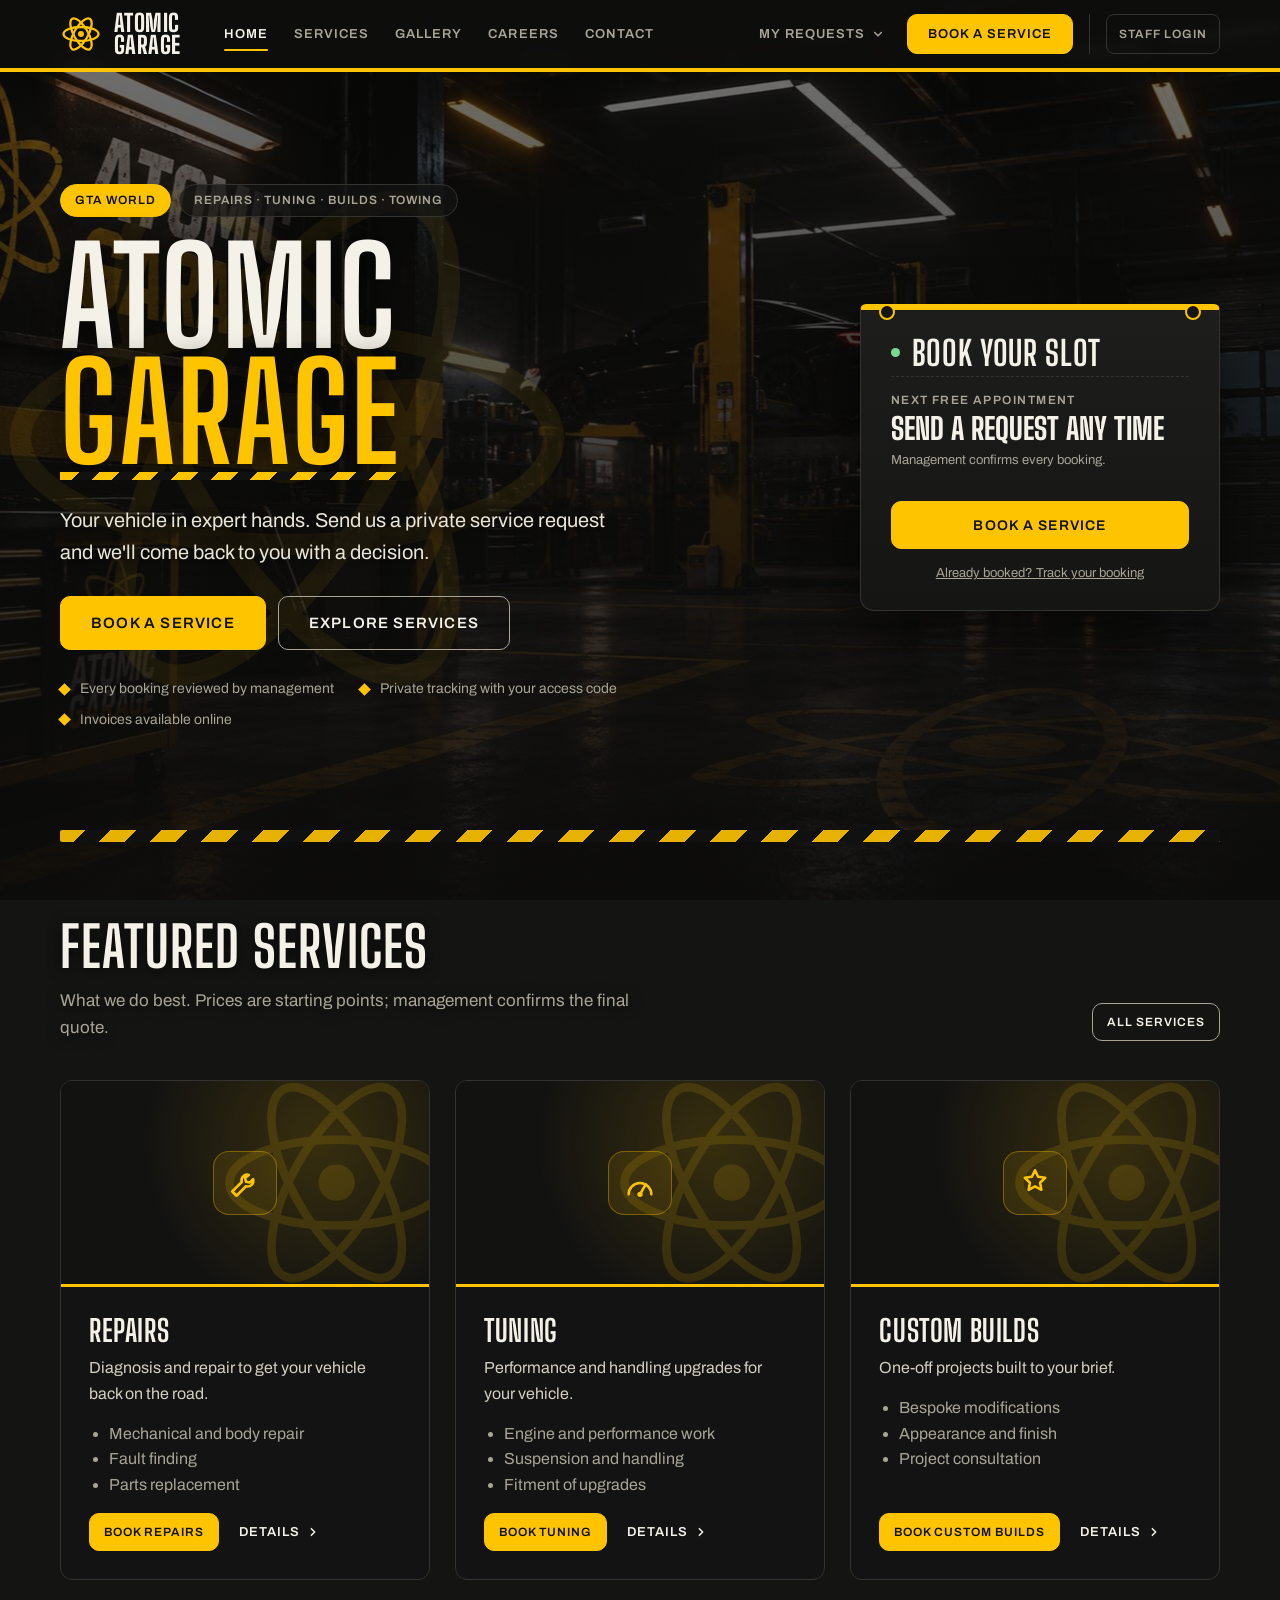
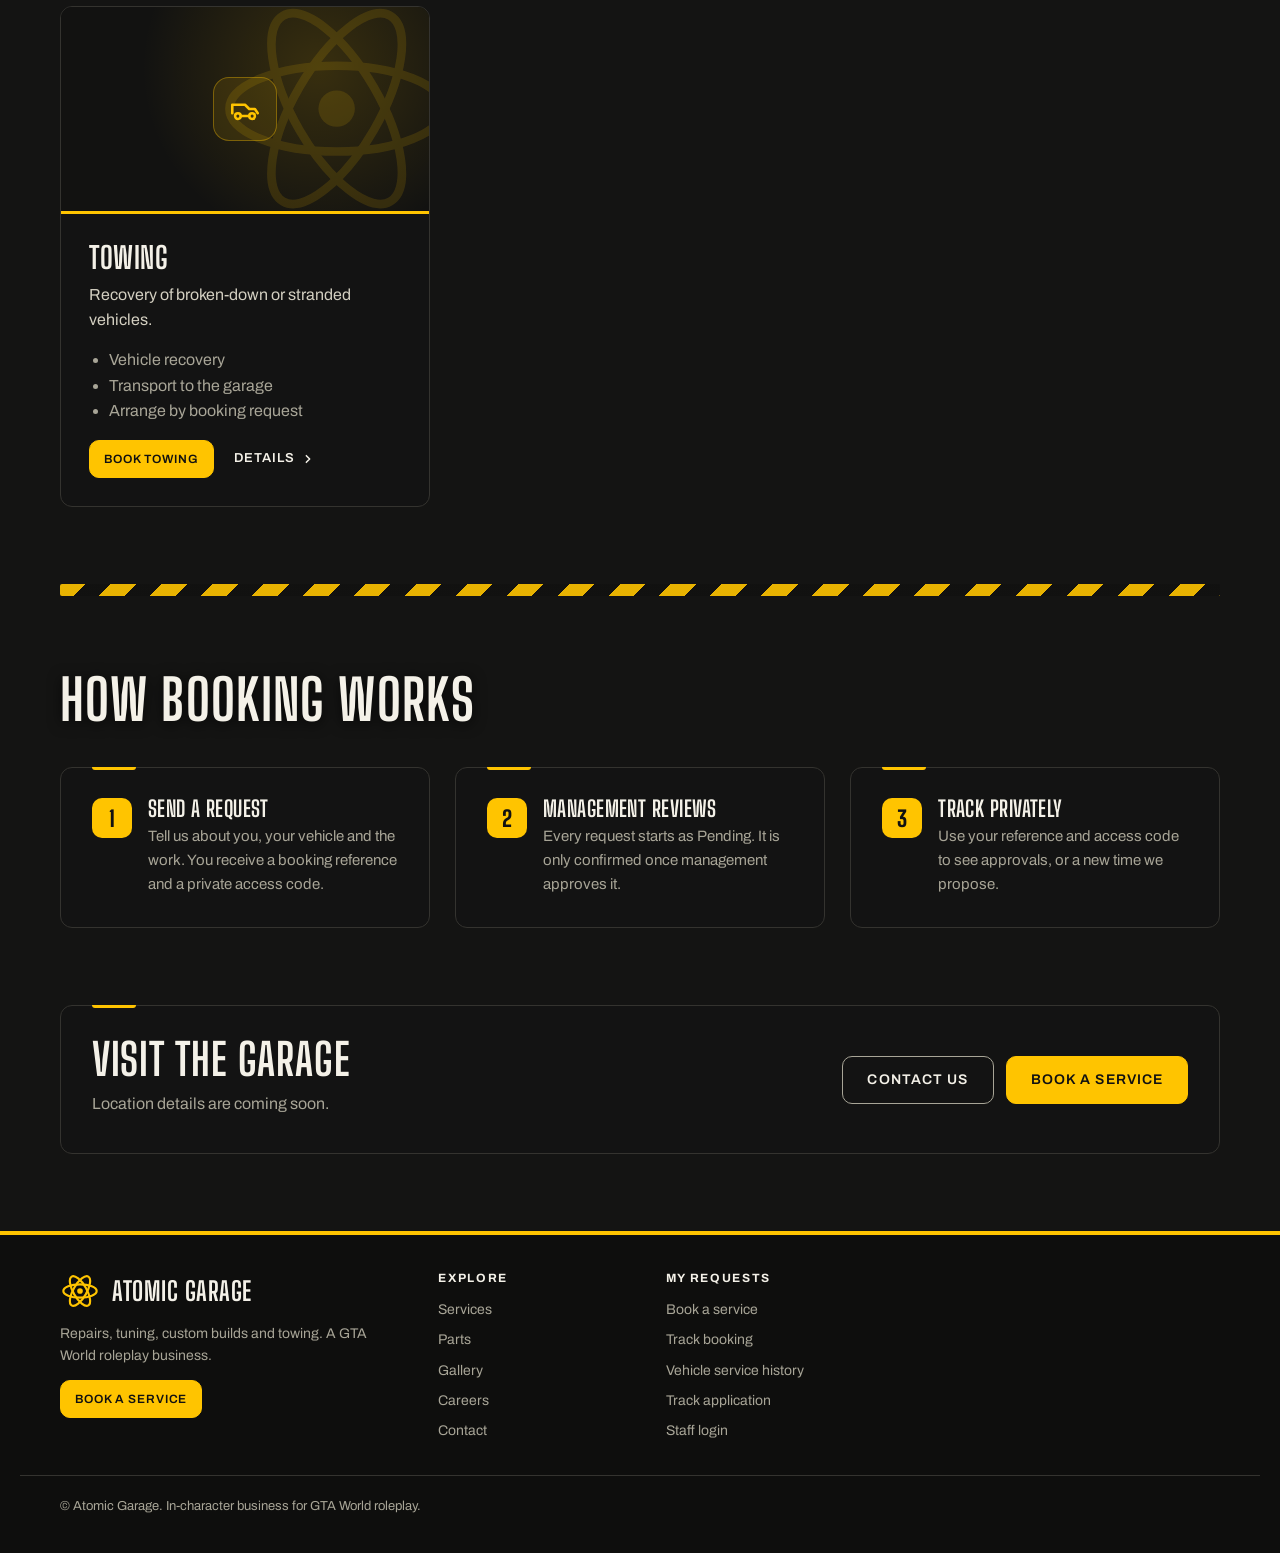
==== commit 85d7f8ef: "Update index.html" ====
--- a/index.html
+++ b/index.html
@@ -38,12 +38,13 @@
       </ul>
       <ul class="nav-side">
         <li class="dd" id="reqDd">
-          <button class="nl dd-btn" id="reqBtn" type="button" aria-expanded="false" aria-haspopup="true" aria-controls="reqMenu" data-group="track application">
+          <button class="nl dd-btn" id="reqBtn" type="button" aria-expanded="false" aria-haspopup="true" aria-controls="reqMenu" data-group="track history application">
             <span>My Requests</span>
             <svg class="dd-caret" viewBox="0 0 12 12" width="10" height="10" aria-hidden="true"><path d="M2 4.2l4 4 4-4" fill="none" stroke="currentColor" stroke-width="1.8" stroke-linecap="round" stroke-linejoin="round"/></svg>
           </button>
           <ul class="dd-menu" id="reqMenu" aria-label="My Requests" hidden>
             <li><a href="#track" data-r="track"><span class="dd-ico" aria-hidden="true"><svg viewBox="0 0 24 24"><rect x="3.5" y="5" width="17" height="15" rx="2"/><path d="M3.5 10h17M8 3v4M16 3v4M9 15l2 2 4-4"/></svg></span><span class="dd-txt"><b>Track Booking</b><small>Check the status of a service request</small></span></a></li>
+            <li><a href="#history" data-r="history"><span class="dd-ico" aria-hidden="true"><svg viewBox="0 0 24 24"><path d="M5 15l1.6-4.4A2 2 0 018.5 9h7a2 2 0 011.9 1.6L19 15"/><rect x="3.5" y="15" width="17" height="4" rx="1.5"/><circle cx="7.5" cy="17" r=".6"/><circle cx="16.5" cy="17" r=".6"/></svg></span><span class="dd-txt"><b>Vehicle Service History</b><small>See the completed work on your vehicle</small></span></a></li>
             <li><a href="#application" data-r="application"><span class="dd-ico" aria-hidden="true"><svg viewBox="0 0 24 24"><rect x="5" y="4" width="14" height="17" rx="2"/><path d="M9 4h6v3H9z"/><circle cx="12" cy="13" r="2"/><path d="M8.5 18c.5-1.7 1.9-2.5 3.5-2.5s3 .8 3.5 2.5"/></svg></span><span class="dd-txt"><b>Track Application</b><small>Check the status of a careers application</small></span></a></li>
           </ul>
         </li>
@@ -67,7 +68,7 @@
       <a href="#services">Services</a><a href="#parts">Parts</a><a href="#gallery">Gallery</a><a href="#careers">Careers</a><a href="#contact">Contact</a>
     </nav>
     <nav class="f-col" aria-label="Footer: my requests"><h4>My requests</h4>
-      <a href="#book">Book a service</a><a href="#track">Track booking</a><a href="#application">Track application</a><a href="staff/" data-staff>Staff login</a>
+      <a href="#book">Book a service</a><a href="#track">Track booking</a><a href="#history">Vehicle service history</a><a href="#application">Track application</a><a href="staff/" data-staff>Staff login</a>
     </nav>
     <div class="f-col f-info" id="ftInfo" aria-label="Garage details"></div>
   </div>
@@ -977,7 +978,7 @@
     if(!r||!t){ out.textContent=""; out.appendChild(el("p",{class:"notice bad",text:"Enter both your reference and access code."})); return; }
     out.textContent=""; out.appendChild(el("div",{class:"skel"}));
     rpc("track_booking",{p_ref:r,p_token:t}).then(function(b){
-      if(b&&b.ok){ render(b); LS.set("ag_booking_"+b.reference,t);
+      if(b&&b.ok){ render(b); out.appendChild(el("p",{class:"sp"},[el("a",{class:"btn alt",href:"#history?ref="+encodeURIComponent(b.reference)+"&code="+encodeURIComponent(t),text:"View vehicle service history"})])); LS.set("ag_booking_"+b.reference,t);
         var mm=[];try{mm=JSON.parse(LS.get("ag_mine")||"[]")}catch(e){} if(mm.indexOf(b.reference)<0){mm.push(b.reference);LS.set("ag_mine",JSON.stringify(mm));} }
       else { out.textContent=""; out.appendChild(el("p",{class:"notice bad",text:(b&&b.error==="rate_limited"&&b.message)?b.message:"No booking matches that reference and access code. Check both and try again."})); }
     }).catch(function(){ out.textContent=""; out.appendChild(el("p",{class:"notice bad",text:"Couldn't reach the booking service. Please try again."})); });
@@ -991,6 +992,57 @@
   return f;
 }
 
+
+/* ---------- vehicle service history (customer view, reference + access code) ---------- */
+function pageHistory(q){
+  var f=document.createDocumentFragment();
+  f.appendChild(head("Vehicle service history","Enter the reference and private access code from one of your bookings to see the completed work on that vehicle."));
+  if(!configured()){ f.appendChild(el("p",{class:"notice bad",text:"This isn't available yet."})); return f; }
+  var out=el("div",{class:"sp",role:"region","aria-live":"polite"});
+  var ref=el("input",{id:"h-ref",maxlength:"20",autocomplete:"off",placeholder:"AG-XXXXXX",value:q.ref||"",style:"text-transform:uppercase"});
+  var code=el("input",{id:"h-code",maxlength:"80",autocomplete:"off",type:"password",value:q.code||""});
+  var form=el("form",{novalidate:true},[
+    el("div",{class:"row2"},[el("div",null,[el("label",{for:"h-ref",text:"Booking reference"}),ref]),el("div",null,[el("label",{for:"h-code",text:"Private access code"}),code])]),
+    el("div",{class:"sp"},[el("button",{class:"btn",type:"submit",text:"Show service history"})])]);
+  f.appendChild(el("div",{class:"card"},[form])); f.appendChild(out);
+  var mine=[]; try{mine=JSON.parse(LS.get("ag_mine")||"[]")}catch(e){}
+  if(mine.length){
+    var m=el("div",{class:"sp"},[el("p",{class:"muted",text:"Bookings saved in this browser"})]);
+    mine.forEach(function(r){ m.appendChild(el("div",{class:"mine"},[el("strong",{text:r}),el("span",null,[el("button",{class:"btn sm",type:"button",text:"Open",onclick:function(){ref.value=r;code.value=LS.get("ag_booking_"+r)||"";load();}})])])); });
+    f.appendChild(m);
+  }
+  function render(r){
+    out.textContent="";
+    if(!r.linked){
+      out.appendChild(el("div",{class:"card"},[el("h3",{text:"No service history yet",style:"font-size:26px;margin-bottom:8px"}),
+        el("p",{class:"muted",text:"This booking ("+r.booking.reference+") has not been matched to a vehicle record yet. That happens when the garage reviews your booking; completed work then appears here."})]));
+      return;
+    }
+    var v=r.vehicle,title=[v.manufacturer,v.model].filter(Boolean).join(" ")||"Your vehicle";
+    out.appendChild(el("div",{class:"card"},[el("h3",{text:title,style:"font-size:30px;margin-bottom:4px"}),el("p",{class:"muted",text:[v.plate,v.colour].filter(Boolean).join(" · ")})]));
+    if(!r.services.length){ out.appendChild(el("p",{class:"notice sp",text:"No completed work is recorded for this vehicle yet. Finished jobs appear here once the garage has approved them."})); return; }
+    r.services.forEach(function(s){
+      var dl=el("dl");function add(k,v2){if(v2){dl.appendChild(el("dt",{text:k}));dl.appendChild(el("dd",{text:v2}))}}
+      add("Booking",s.reference);add("Mechanic",s.mechanic);
+      if(s.parts&&s.parts.length)add("Parts fitted",s.parts.map(function(p){return p.name+(p.quantity>1?" × "+p.quantity:"")}).join(", "));
+      if(s.invoice)add("Invoice",s.invoice.number+(s.invoice.status==="paid"?" (paid)":""));
+      out.appendChild(el("div",{class:"card sp"},[el("h3",{text:(SVC[s.service_type]||s.service_type)+" · "+fmt(s.date),style:"font-size:24px;margin-bottom:6px"}),s.work_summary?el("p",{text:s.work_summary}):null,dl]));
+    });
+    out.appendChild(el("p",{class:"muted sp",text:"Only work done for your character is listed. Prices are on your invoices, which you can open from Track Booking."}));
+  }
+  function load(){
+    var r=ref.value.trim(),t=code.value.trim();
+    if(!r||!t){ out.textContent="";out.appendChild(el("p",{class:"notice bad",text:"Enter both your reference and access code."}));return; }
+    out.textContent="";out.appendChild(el("div",{class:"skel"}));
+    rpc("track_vehicle_history",{p_ref:r,p_token:t}).then(function(b){
+      if(b&&b.ok)render(b);
+      else{out.textContent="";out.appendChild(el("p",{class:"notice bad",text:(b&&b.error==="rate_limited"&&b.message)?b.message:"No booking matches that reference and access code. Check both and try again."}));}
+    }).catch(function(){out.textContent="";out.appendChild(el("p",{class:"notice bad",text:"Couldn't reach the service. Please try again."}));});
+  }
+  form.addEventListener("submit",function(e){e.preventDefault();load();});
+  if(q.ref&&q.code){ try{history.replaceState(null,"",location.pathname+location.search+"#history");}catch(e){} load(); }
+  return f;
+}
 /* ---------- router ---------- */
 /* ---------- careers and recruitment portal ---------- */
 var APP_ST={new:"Pending",reviewing:"Under Review",interview:"Interview",accepted:"Accepted",rejected:"Rejected"};
@@ -1440,14 +1492,14 @@
     wrap.appendChild(g)}).catch(function(){wrap.innerHTML="";wrap.appendChild(el("p",{class:"notice",text:"Parts could not be loaded. Please try again later."}))});
   return f;
 }
-var PAGES={home:pageHome,team:pageTeam,services:pageServices,parts:pageParts,careers:pageCareers,application:pageAppTrack,gallery:pageGallery,book:pageBook,contact:pageContact,track:pageTrack};
-var TITLES={home:"Atomic Garage",team:"Meet the Team",services:"Our Services",parts:"Parts",careers:"Careers",application:"Application Status",gallery:"Gallery",book:"Book a Service",contact:"Contact",track:"Track Booking"};
+var PAGES={home:pageHome,team:pageTeam,services:pageServices,parts:pageParts,careers:pageCareers,application:pageAppTrack,gallery:pageGallery,book:pageBook,contact:pageContact,track:pageTrack,history:pageHistory};
+var TITLES={home:"Atomic Garage",team:"Meet the Team",services:"Our Services",parts:"Parts",careers:"Careers",application:"Application Status",gallery:"Gallery",book:"Book a Service",contact:"Contact",track:"Track Booking",history:"Vehicle Service History"};
 function route(){
   var h=location.hash.replace(/^#/,"")||"home";
   var parts=h.split("?"), r=parts[0], q={};
   (parts[1]||"").split("&").forEach(function(kv){ if(!kv) return; var i=kv.indexOf("="); try{ q[decodeURIComponent(kv.slice(0,i<0?kv.length:i))]=i<0?"":decodeURIComponent(kv.slice(i+1)); }catch(e){} });
   if(!PAGES[r]) r="home";
-  closeLb(); main.textContent=""; main.className="pg-"+r+((r==="book"||r==="track"||r==="application")?" narrow":""); main.appendChild(PAGES[r](q));
+  closeLb(); main.textContent=""; main.className="pg-"+r+((r==="book"||r==="track"||r==="application"||r==="history")?" narrow":""); main.appendChild(PAGES[r](q));
   document.title=(r==="home"?"Atomic Garage — Repairs, Tuning, Custom Builds & Towing":TITLES[r]+" — Atomic Garage");
   var navR=(r==="parts")?"services":r;   /* Parts has no top-level link: it lives under Services */
   document.querySelectorAll("#nav [data-r]").forEach(function(a){ if(a.dataset.r===navR) a.setAttribute("aria-current","page"); else a.removeAttribute("aria-current"); });
--- a/styles.css
+++ b/styles.css
@@ -368,3 +368,135 @@
 .iv-card dl{margin-top:14px}
 @media(max-width:600px){.iv-actions .btn{width:100%}}
 .iv-card .tl{margin-top:24px}
+
+/* ===== Phase 4: public site redesign ===== */
+.annc{background:var(--acc);color:var(--accink);font:600 14px/1.4 Archivo,system-ui,sans-serif;position:relative;z-index:21}
+.annc[hidden]{display:none}
+.annc .in{max-width:var(--wrap);margin:0 auto;padding:9px var(--pad);display:flex;gap:12px;align-items:center;justify-content:center;text-align:center}
+.annc p{margin:0}.annc-dot{flex:none;width:8px;height:8px;border-radius:50%;background:var(--accink);animation:cPulse 1.8s infinite}
+.btn.lg{min-height:54px;padding:14px 30px;font-size:15px}
+.atom-bg,.hero-atom,.empty-atom,.svc-atom{color:var(--acc);pointer-events:none}
+.atom-bg svg,.hero-atom svg,.empty-atom svg,.svc-atom svg{width:100%;height:100%;display:block}
+
+.hero2{position:relative;display:grid;grid-template-columns:minmax(0,1.35fr) minmax(300px,.65fr);gap:clamp(24px,4vw,64px);align-items:center;padding:clamp(8px,3vw,40px) 0 0;min-height:min(70vh,640px)}
+.hero-atom{position:absolute;left:-8%;top:50%;width:min(640px,80%);aspect-ratio:1;transform:translateY(-50%);opacity:.07;animation:cSpin 90s linear infinite}
+.hero-copy{position:relative}
+.hero2 h1{font-size:clamp(64px,10.5vw,148px);line-height:.86;margin:6px 0 0;text-shadow:0 4px 30px rgba(0,0,0,.7)}
+.hero2 h1 span{color:var(--acc);display:inline-block;position:relative}
+.hero2 h1 span::after{content:"";position:absolute;left:0;right:0;bottom:-10px;height:8px;background:repeating-linear-gradient(135deg,var(--acc) 0 14px,#111 14px 28px)}
+.hero-tag{max-width:52ch;font-size:clamp(17px,1.6vw,20px);color:#e9e5d8;text-shadow:0 2px 14px rgba(0,0,0,.8);margin:34px 0 28px}
+.hero-pts{list-style:none;margin:28px 0 0;padding:0;display:flex;flex-wrap:wrap;gap:8px 26px;color:var(--mute);font-size:14px}
+.hero-pts li{position:relative;padding-left:20px}
+.hero-pts li::before{content:"";position:absolute;left:0;top:.45em;width:9px;height:9px;background:var(--acc);transform:rotate(45deg)}
+
+.jobcard{position:relative;background:linear-gradient(180deg,#1d1d1b,#151514);border:1px solid var(--line);border-top:6px solid var(--acc);border-radius:6px 6px 14px 14px;padding:26px clamp(20px,2.4vw,30px);box-shadow:0 24px 60px rgba(0,0,0,.55)}
+.jobcard::before,.jobcard::after{content:"";position:absolute;top:-6px;width:12px;height:12px;border-radius:50%;background:var(--bg);border:2px solid var(--acc)}
+.jobcard::before{left:18px}.jobcard::after{right:18px}
+.jc-top{display:flex;align-items:center;gap:12px;margin-bottom:6px}
+.jc-top h2{font-size:34px}
+.jc-row{padding:16px 0;border-top:1px dashed var(--line)}
+.jc-l{margin:0 0 6px;font:600 12px Archivo,sans-serif;letter-spacing:.12em;text-transform:uppercase;color:var(--mute)}
+.jc-v{margin:0;font:800 30px/1.05 "Big Shoulders Display",sans-serif;text-transform:uppercase;color:var(--ink)}
+.jc-v.sm{font:500 15px/1.5 Archivo,sans-serif;text-transform:none}
+.jc-s,.jc-note{margin:6px 0 0;font-size:13px;color:var(--mute)}
+.jc-btn{width:100%;margin-top:14px}
+.jc-track{display:block;text-align:center;margin-top:14px;font-size:13px;color:var(--mute)}.jc-track:hover{color:var(--acc)}
+
+.promo{display:flex;flex-wrap:wrap;align-items:center;justify-content:space-between;gap:16px 32px;margin-top:clamp(28px,3vw,48px);padding:clamp(20px,2.6vw,32px);border-radius:var(--r);
+  background:linear-gradient(100deg,rgba(255,196,0,.18),rgba(255,196,0,.04));border:1px solid rgba(255,196,0,.45)}
+.promo h2{font-size:clamp(28px,3.4vw,40px);color:var(--acc)}.promo p{margin:8px 0 0;max-width:64ch;color:#e9e5d8}
+
+.row-h{display:flex;flex-wrap:wrap;align-items:flex-end;justify-content:space-between;gap:12px 24px}
+.row-h h2{font-size:clamp(34px,5vw,56px)}
+.svc-grid{align-items:stretch}
+.svc2{padding:0;overflow:hidden}
+.svc2::before{display:none}
+.svc-media{position:relative;aspect-ratio:16/9;background:#0f0f0e;border-bottom:3px solid var(--acc);overflow:hidden;width:100%}
+.svc-media img{width:100%;height:100%;object-fit:cover;display:block;transition:transform .5s}
+.svc2:hover .svc-media img{transform:scale(1.04)}
+.svc-media.noimg{display:grid;place-items:center;background:radial-gradient(circle at 70% 30%,rgba(255,196,0,.16),transparent 60%),#121211}
+.svc-atom{position:absolute;inset:-20% -10% -20% 40%;opacity:.13}
+.svc-ico{position:relative;width:64px;height:64px;border-radius:16px;background:rgba(255,196,0,.1);border:1px solid rgba(255,196,0,.35);display:grid;place-items:center}
+.svc-ico svg{width:34px;height:34px;stroke:var(--acc);fill:none;stroke-width:1.8;stroke-linecap:round;stroke-linejoin:round}
+.svc-cat{position:absolute;left:14px;top:14px}
+.svc-body{padding:clamp(20px,2.2vw,28px);display:flex;flex-direction:column;flex:1;width:100%}
+.svc-meta{display:flex;flex-wrap:wrap;gap:12px 32px;margin:0 0 20px;padding:14px 0;border-top:1px dashed var(--line);border-bottom:1px dashed var(--line);width:100%}
+.svc-meta dt{font:600 11px Archivo,sans-serif;letter-spacing:.12em;text-transform:uppercase;color:var(--mute)}
+.svc-meta dd{margin:2px 0 0;font:800 26px/1 "Big Shoulders Display",sans-serif;text-transform:uppercase;color:var(--acc)}
+.svc2 .svc-act{margin-top:auto;display:flex;flex-wrap:wrap;gap:12px 20px;align-items:center}
+.svc2 ul{margin-bottom:16px}
+
+.filters{display:flex;flex-wrap:wrap;gap:8px;margin:0 0 20px}
+.chip{min-height:40px;padding:0 18px;border-radius:999px;border:1px solid var(--line);background:rgba(20,20,20,.7);color:var(--mute);font:600 13px Archivo,sans-serif;letter-spacing:.06em;text-transform:uppercase;cursor:pointer;transition:all .15s}
+.chip:hover{color:var(--ink);border-color:var(--mute)}
+.chip[aria-pressed="true"]{background:var(--acc);color:var(--accink);border-color:var(--acc)}
+.gcount{margin:0 0 16px;font-size:14px}
+.mosaic{display:grid;grid-template-columns:repeat(auto-fill,minmax(260px,1fr));grid-auto-flow:dense;gap:clamp(12px,1.6vw,20px)}
+.mosaic .gtile:first-child:nth-last-child(n+4){grid-column:span 2;grid-row:span 2}
+.mosaic.gal .gtile:first-child{grid-column:auto;grid-row:auto}
+.gtile{display:block;padding:0;cursor:zoom-in;width:100%;aspect-ratio:4/3;border:1px solid var(--line);font:inherit;color:inherit;text-align:left;background:var(--panel2)}
+.mosaic .gtile:first-child:nth-last-child(n+4){aspect-ratio:auto}
+.gtile img{transition:transform .5s}
+.gtile:hover img{transform:scale(1.05)}
+.gtile .gcap{position:absolute;left:0;right:0;bottom:0;padding:34px 14px 12px;font:700 20px/1.1 "Big Shoulders Display",sans-serif;text-transform:uppercase;letter-spacing:.04em;background:linear-gradient(transparent,rgba(0,0,0,.88))}
+.gcap em{display:block;font:600 11px Archivo,sans-serif;letter-spacing:.12em;color:var(--acc);font-style:normal;margin-bottom:4px}
+.ba-badge{position:absolute;right:10px;top:10px;padding:4px 10px;border-radius:999px;background:var(--acc);color:var(--accink);font:700 11px Archivo,sans-serif;letter-spacing:.08em;text-transform:uppercase}
+.tile.gtile figcaption{display:none}
+.empty{text-align:center;padding:clamp(40px,6vw,80px) 24px;overflow:hidden}
+.empty-atom{width:96px;height:96px;margin:0 auto 18px;opacity:.5}
+.empty h3{font-size:36px;margin-bottom:10px}.empty p{margin:0 auto 22px;max-width:46ch}
+
+body.lb-open{overflow:hidden}
+.lb{position:fixed;inset:0;z-index:100;background:rgba(8,8,7,.96);display:flex;flex-direction:column;align-items:center;justify-content:center;gap:16px;padding:56px clamp(12px,5vw,72px) 24px}
+.lb-stage{width:100%;flex:1;min-height:0;display:flex;align-items:center;justify-content:center}
+.lb-stage>img{max-width:100%;max-height:100%;object-fit:contain;border-radius:8px}
+.lb-cap{max-width:760px;text-align:center;flex:none}
+.lb-cap h3{font-size:30px}.lb-cap p{margin:6px 0 0;color:var(--mute);font-size:15px}.lb-cap .lb-k{margin:0 0 6px;color:var(--acc);font-weight:600;letter-spacing:.1em;text-transform:uppercase;font-size:12px}
+.lb-x,.lb-nav{position:absolute;display:grid;place-items:center;width:48px;height:48px;border-radius:50%;border:1px solid var(--line);background:rgba(30,30,28,.9);color:var(--ink);font-size:30px;line-height:1;cursor:pointer}
+.lb-x:hover,.lb-nav:hover{border-color:var(--acc);color:var(--acc)}
+.lb-x{top:max(12px,env(safe-area-inset-top));right:14px}
+.lb-nav{top:50%;transform:translateY(-50%)}.lb-prev{left:10px}.lb-next{right:10px}
+.cmp{position:relative;max-width:100%;max-height:100%;aspect-ratio:4/3;height:100%;max-width:min(100%,calc((100vh - 220px)*4/3));border-radius:8px;overflow:hidden;user-select:none;touch-action:pan-y}
+.cmp>img,.cmp-after img{position:absolute;inset:0;width:100%;height:100%;object-fit:cover}
+.cmp-after{position:absolute;inset:0}
+.cmp-bar{position:absolute;top:0;bottom:0;width:3px;margin-left:-1.5px;background:var(--acc);box-shadow:0 0 0 1px rgba(0,0,0,.5)}
+.cmp-bar::after{content:"\2194";position:absolute;top:50%;left:50%;transform:translate(-50%,-50%);width:36px;height:36px;border-radius:50%;background:var(--acc);color:var(--accink);display:grid;place-items:center;font-weight:700}
+.cmp-l,.cmp-r{position:absolute;top:10px;padding:3px 10px;border-radius:999px;background:rgba(0,0,0,.7);font:700 11px Archivo,sans-serif;letter-spacing:.1em;text-transform:uppercase}
+.cmp-l{left:10px}.cmp-r{right:10px}
+.cmp input[type=range]{position:absolute;inset:0;width:100%;height:100%;min-height:0;opacity:0;cursor:ew-resize;margin:0;padding:0}
+.cmp input[type=range]:focus-visible{opacity:.001}
+.cmp:focus-within{outline:3px solid var(--acc)}
+
+.tm{text-align:left}.tm-ini{width:64px;height:64px;border-radius:14px;background:var(--acc);color:var(--accink);display:grid;place-items:center;font:800 30px "Big Shoulders Display",sans-serif;margin-bottom:16px}
+.tm h3{font-size:30px}.tm-t{margin:6px 0 0;color:var(--acc);font-weight:600;text-transform:uppercase;letter-spacing:.08em;font-size:13px}.tm-b{margin:12px 0 0;color:#d3cfc1}
+.visit{display:flex;flex-wrap:wrap;gap:20px 40px;align-items:center;justify-content:space-between;margin-top:var(--sec)}
+.visit h2{font-size:clamp(30px,4vw,44px);margin-bottom:10px}.visit p{margin:0 0 6px;max-width:56ch}
+
+/* footer */
+footer .ft{display:grid;grid-template-columns:1.3fr .7fr .7fr 1.3fr;gap:32px clamp(24px,4vw,56px);align-items:start;justify-content:stretch}
+.f-logo{display:flex;align-items:center;gap:12px}.f-logo svg{width:40px;height:40px}
+.f-brand{gap:12px}.f-brand .btn{align-self:flex-start;color:var(--accink)}.f-brand .btn:hover{text-decoration:none}
+.f-col{display:flex;flex-direction:column;gap:8px}
+.f-col h4{margin:0 0 6px;font:700 12px Archivo,sans-serif;letter-spacing:.14em;text-transform:uppercase;color:var(--ink)}
+.f-info p{margin:0 0 10px;display:flex;flex-direction:column;gap:2px}.f-info b{font:700 12px Archivo,sans-serif;letter-spacing:.14em;text-transform:uppercase;color:var(--ink)}
+footer .f-base{margin-top:32px;padding-top:20px;border-top:1px solid var(--line);display:block;font-size:13px}
+@media(max-width:980px){
+  .hero2{grid-template-columns:1fr;min-height:0}
+  footer .ft{grid-template-columns:1fr 1fr}
+  .mosaic .gtile:first-child:nth-last-child(n+4){grid-column:auto;grid-row:auto;aspect-ratio:4/3}
+}
+@media(max-width:640px){
+  footer .ft{grid-template-columns:1fr}
+  .mosaic{grid-template-columns:1fr 1fr}
+  .gtile .gcap{font-size:16px;padding:26px 10px 8px}
+  .lb{padding:60px 10px 16px}.lb-nav{top:auto;bottom:16px;transform:none}.lb-cap{padding:0 56px}
+  .jc-v{font-size:26px}
+  .hero-pts{flex-direction:column;gap:8px}
+}
+.svc2 .svc-act{justify-content:flex-start}
+.svc-body>.svc-meta+.svc-act{margin-top:0}
+.svc2 .svc-act{flex-direction:row;align-items:center;justify-content:flex-start}
+footer{padding-left:0;padding-right:0}
+footer .in{padding-left:var(--pad);padding-right:var(--pad)}
+body::before{background:linear-gradient(rgba(12,12,11,.55),rgba(12,12,11,.82) 60%,rgba(12,12,11,.92)),url(assets/garage-bg.jpg) center/cover no-repeat}
+.head p,.head h2{text-shadow:0 2px 14px rgba(0,0,0,.75)}
